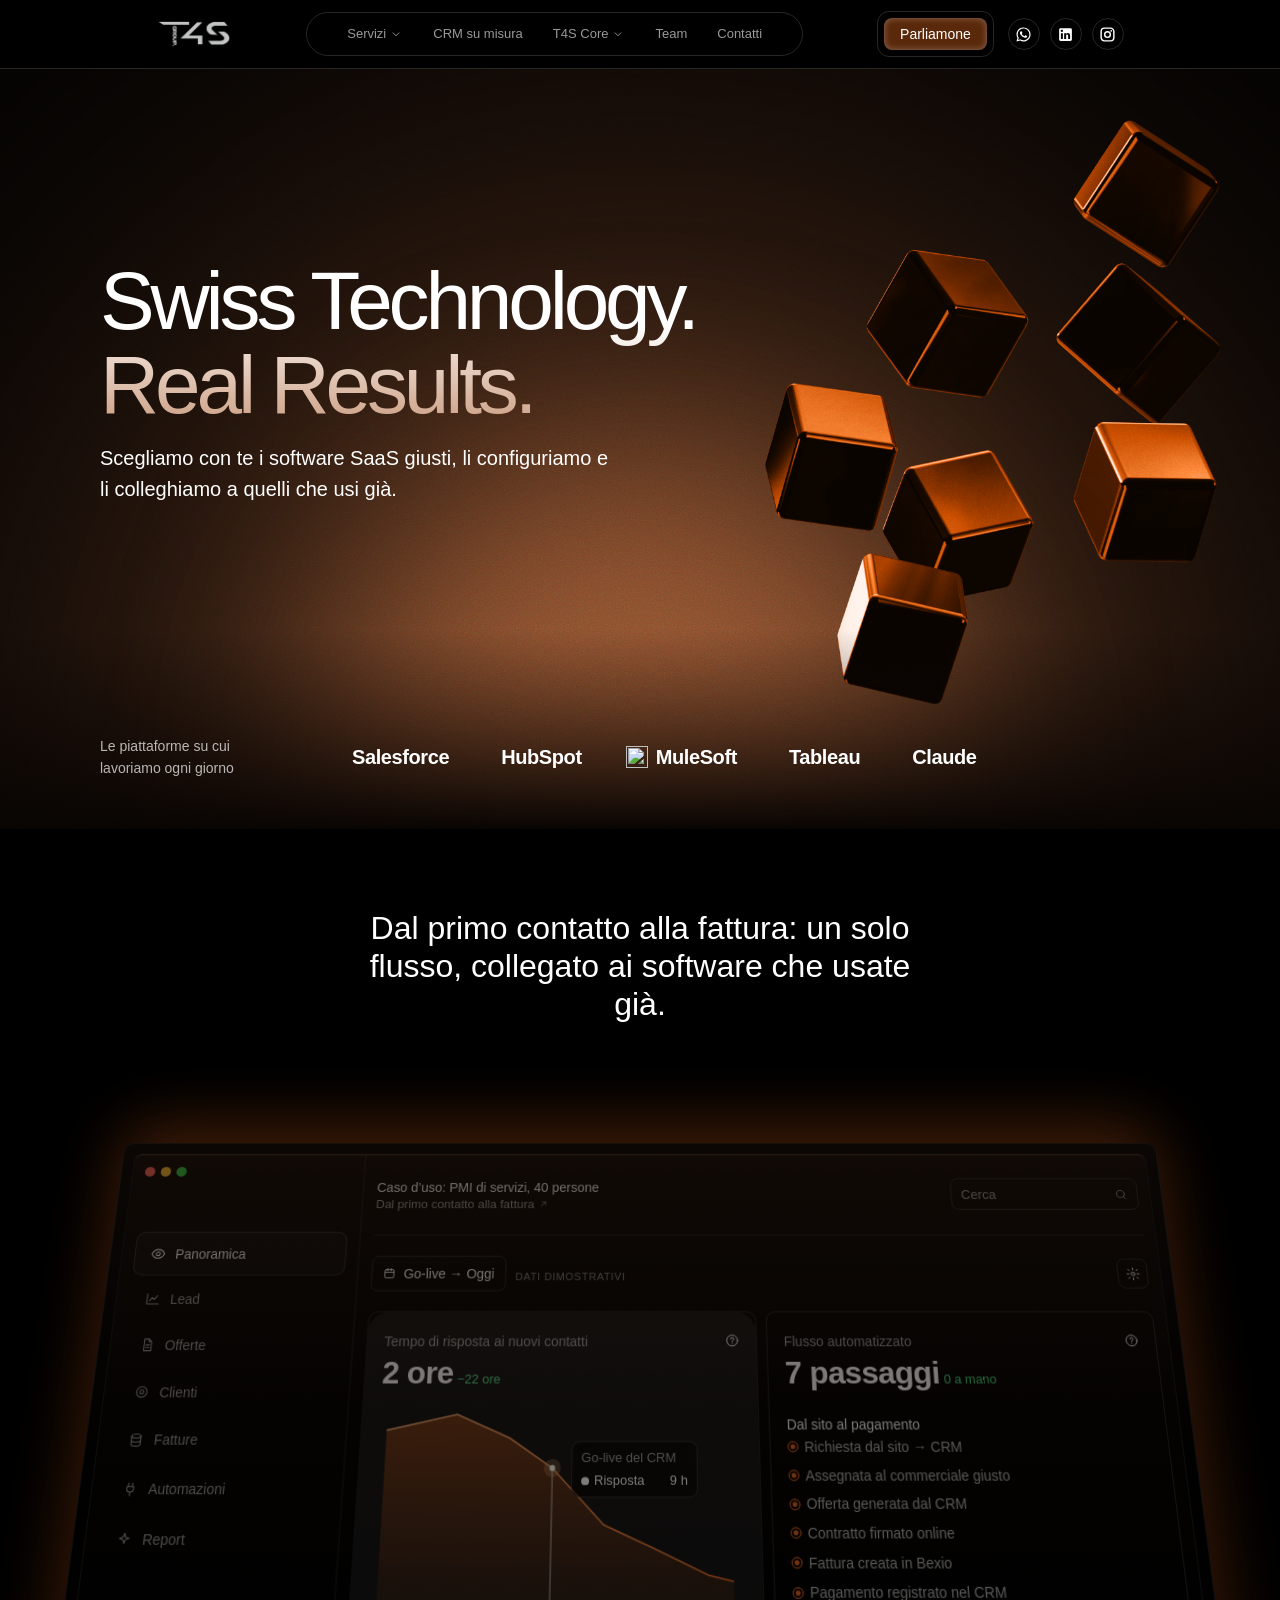
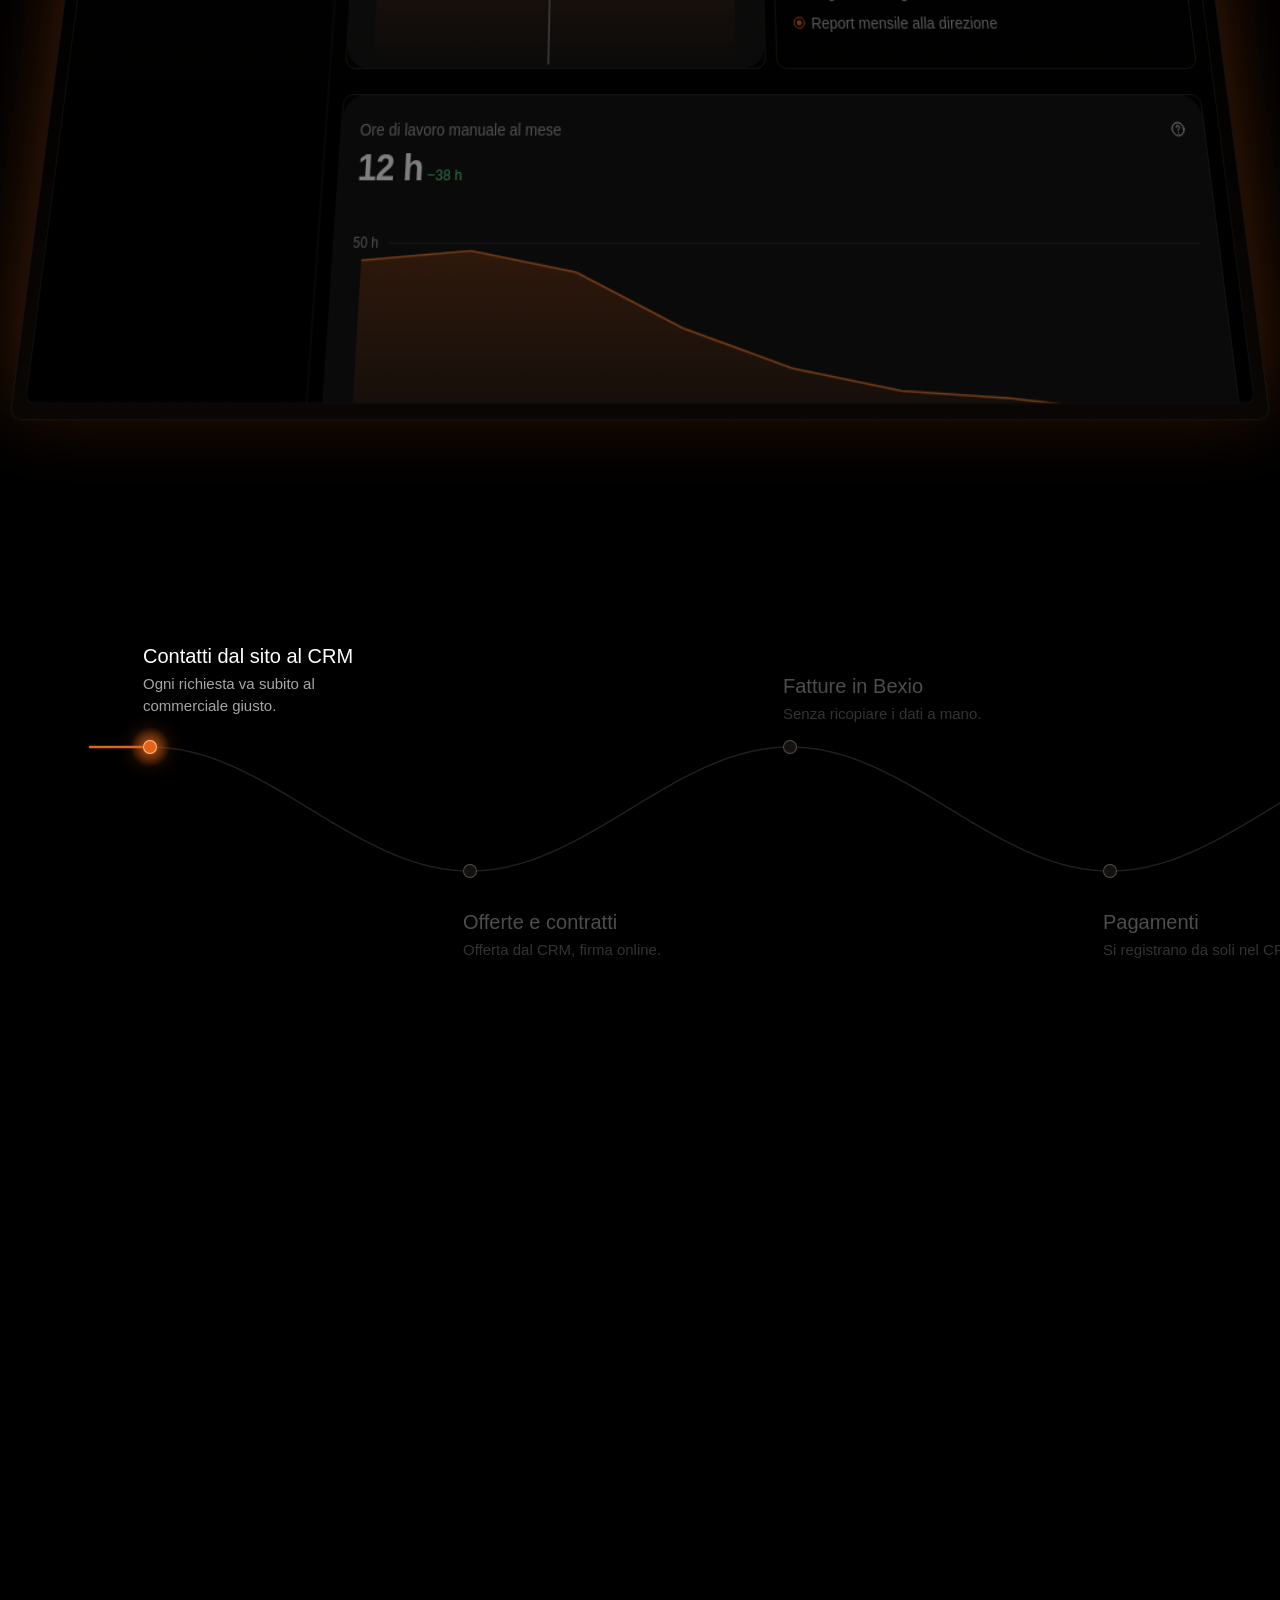
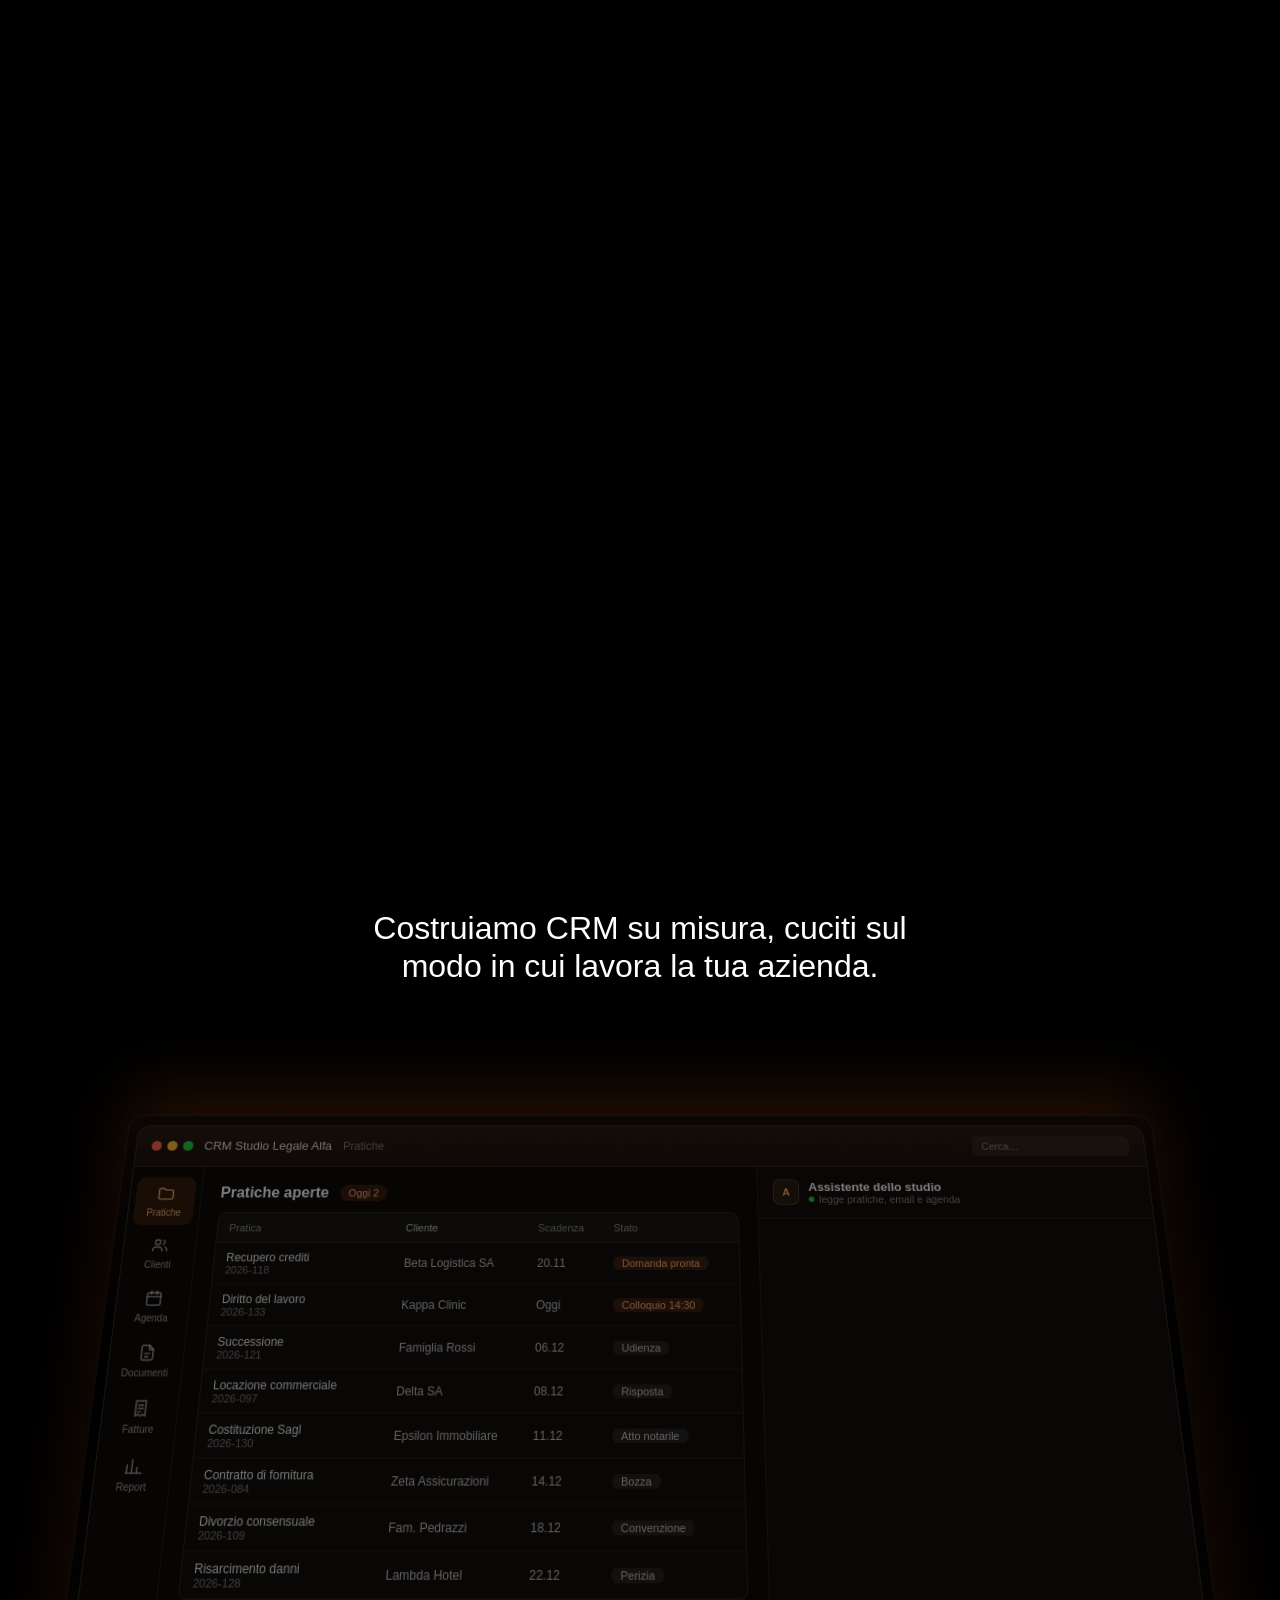
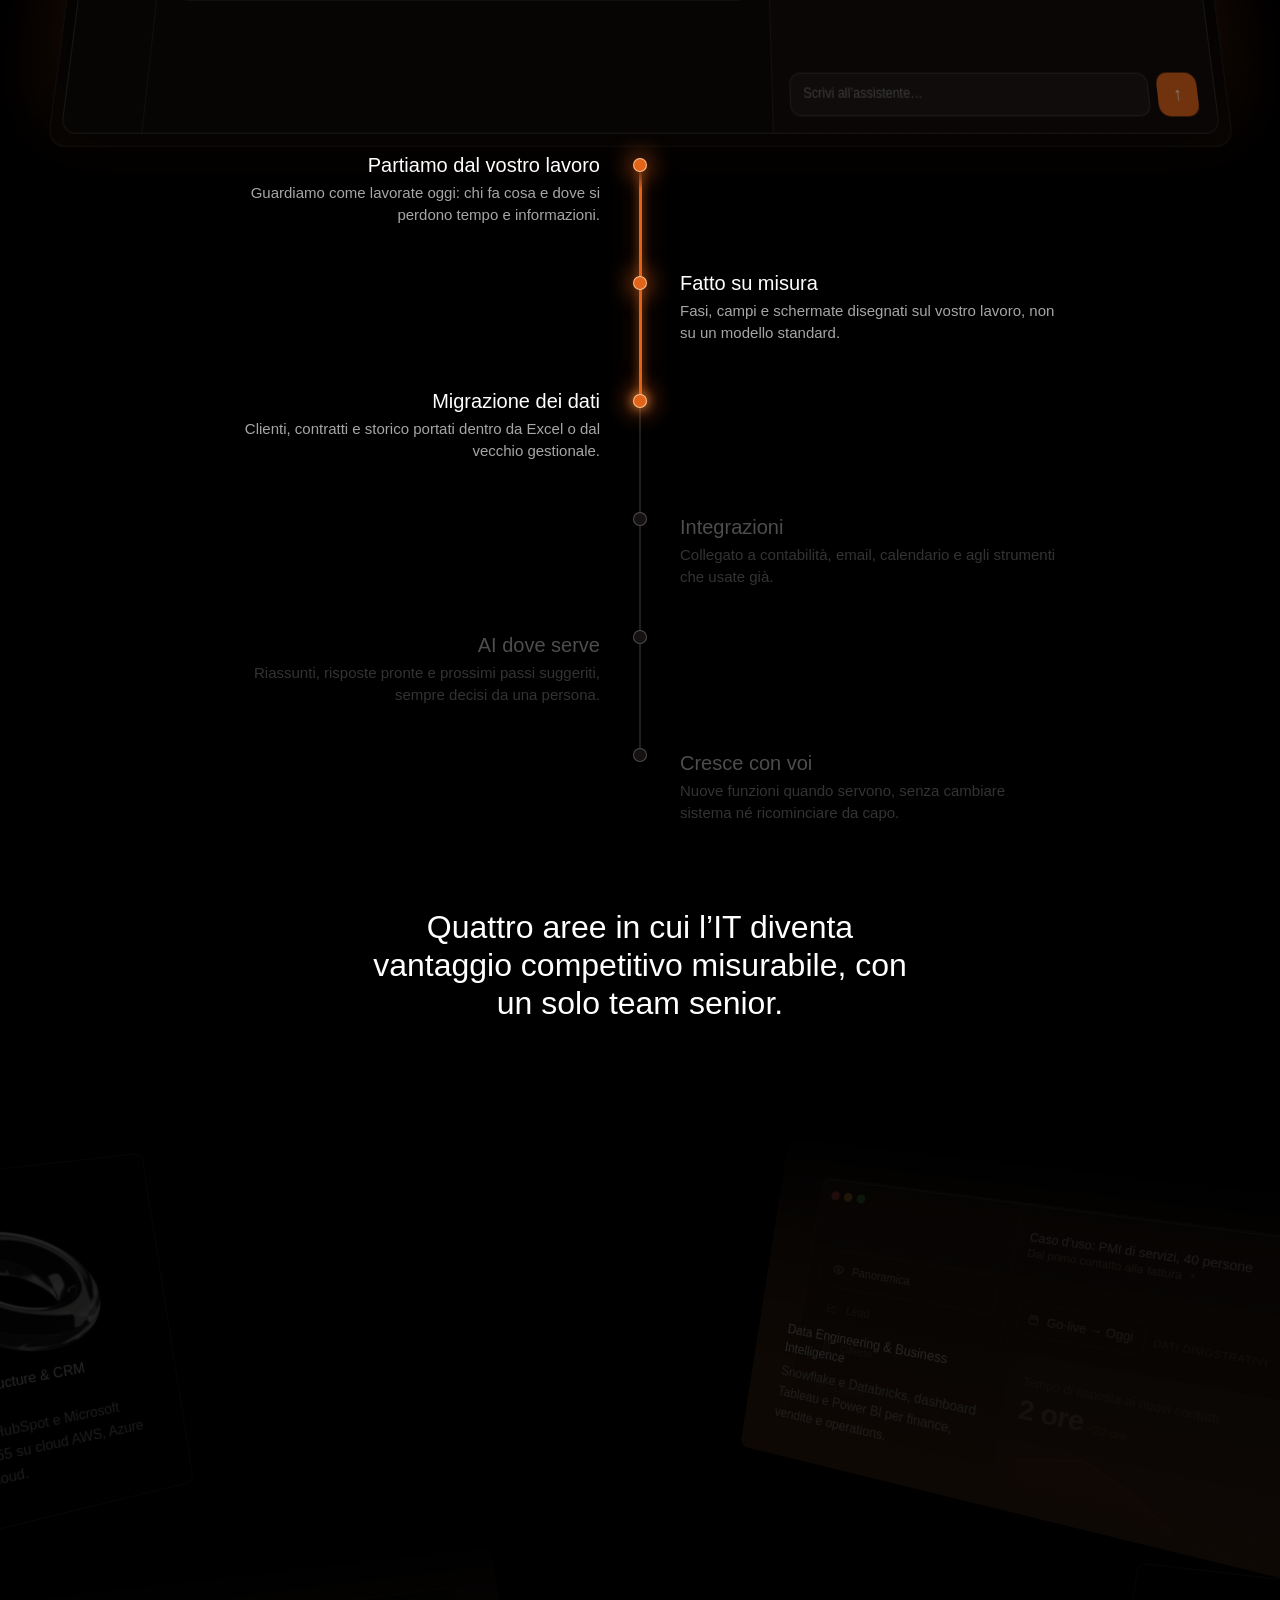
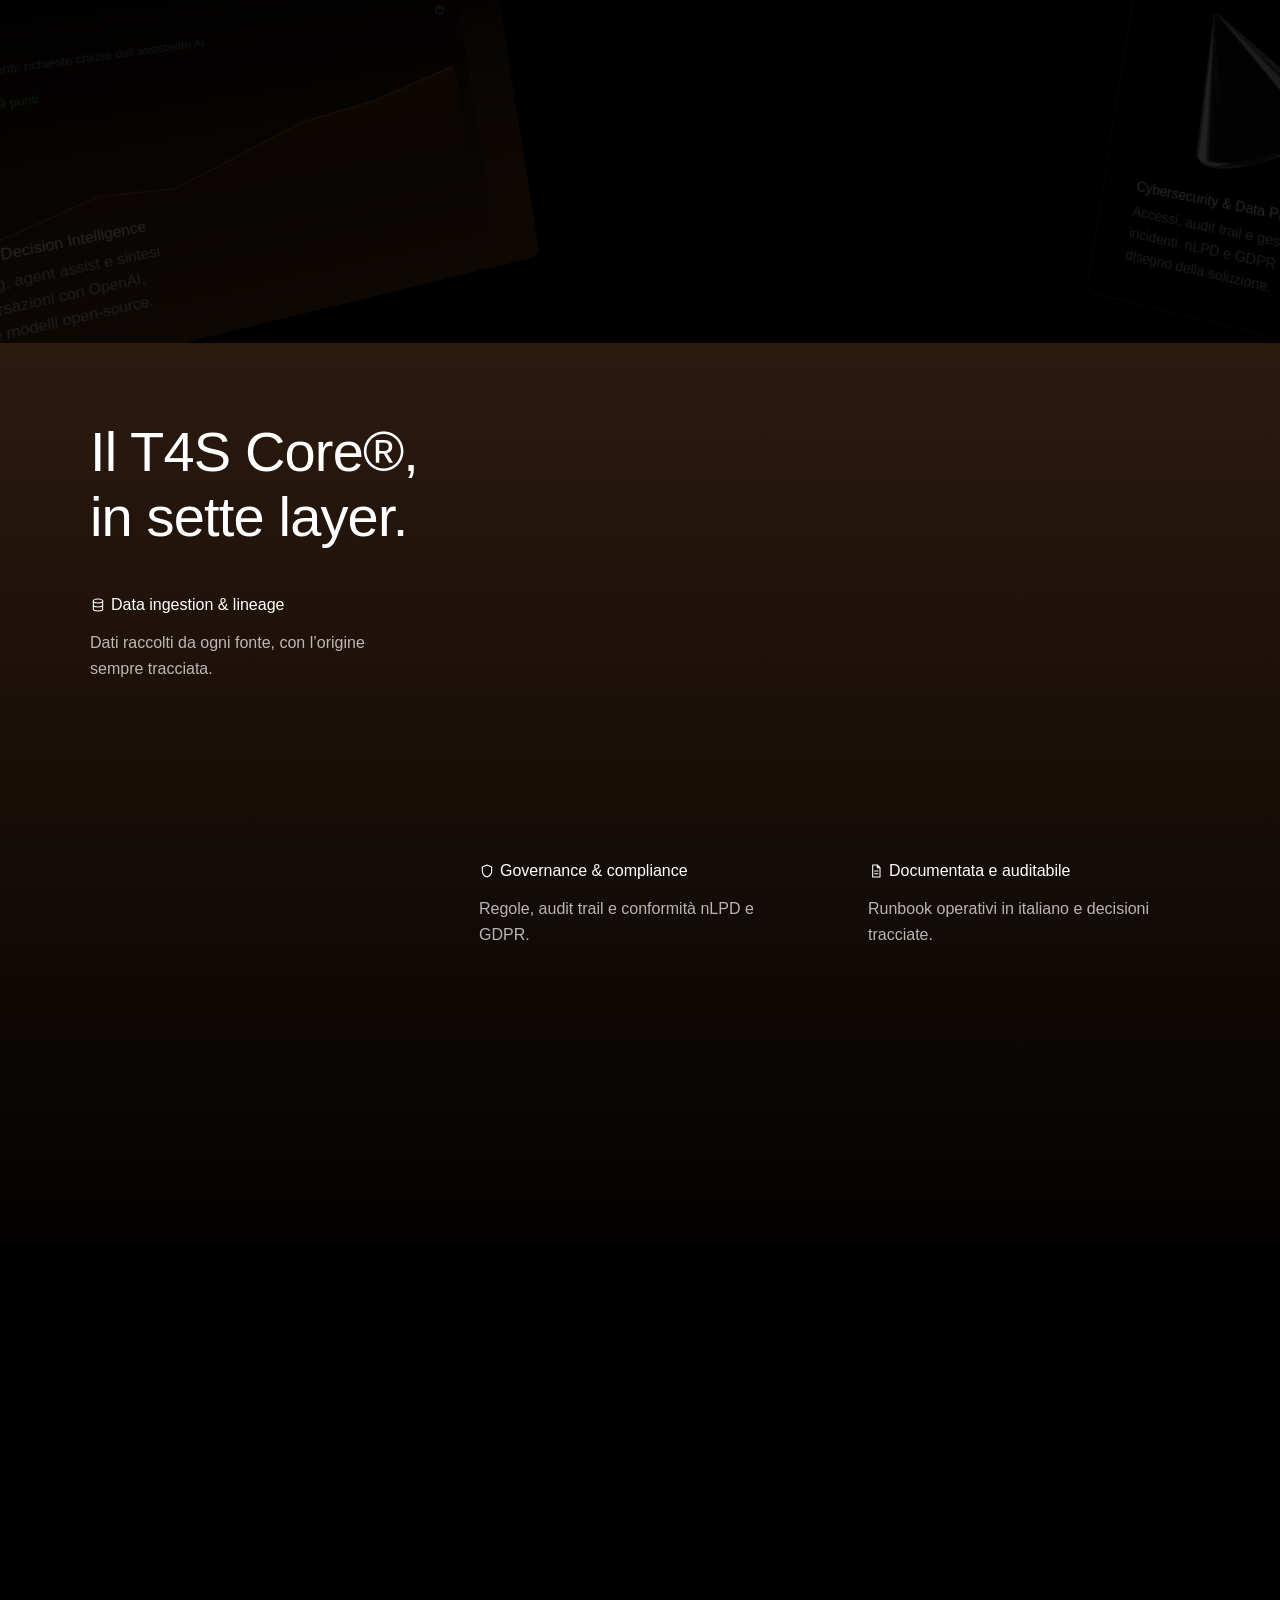
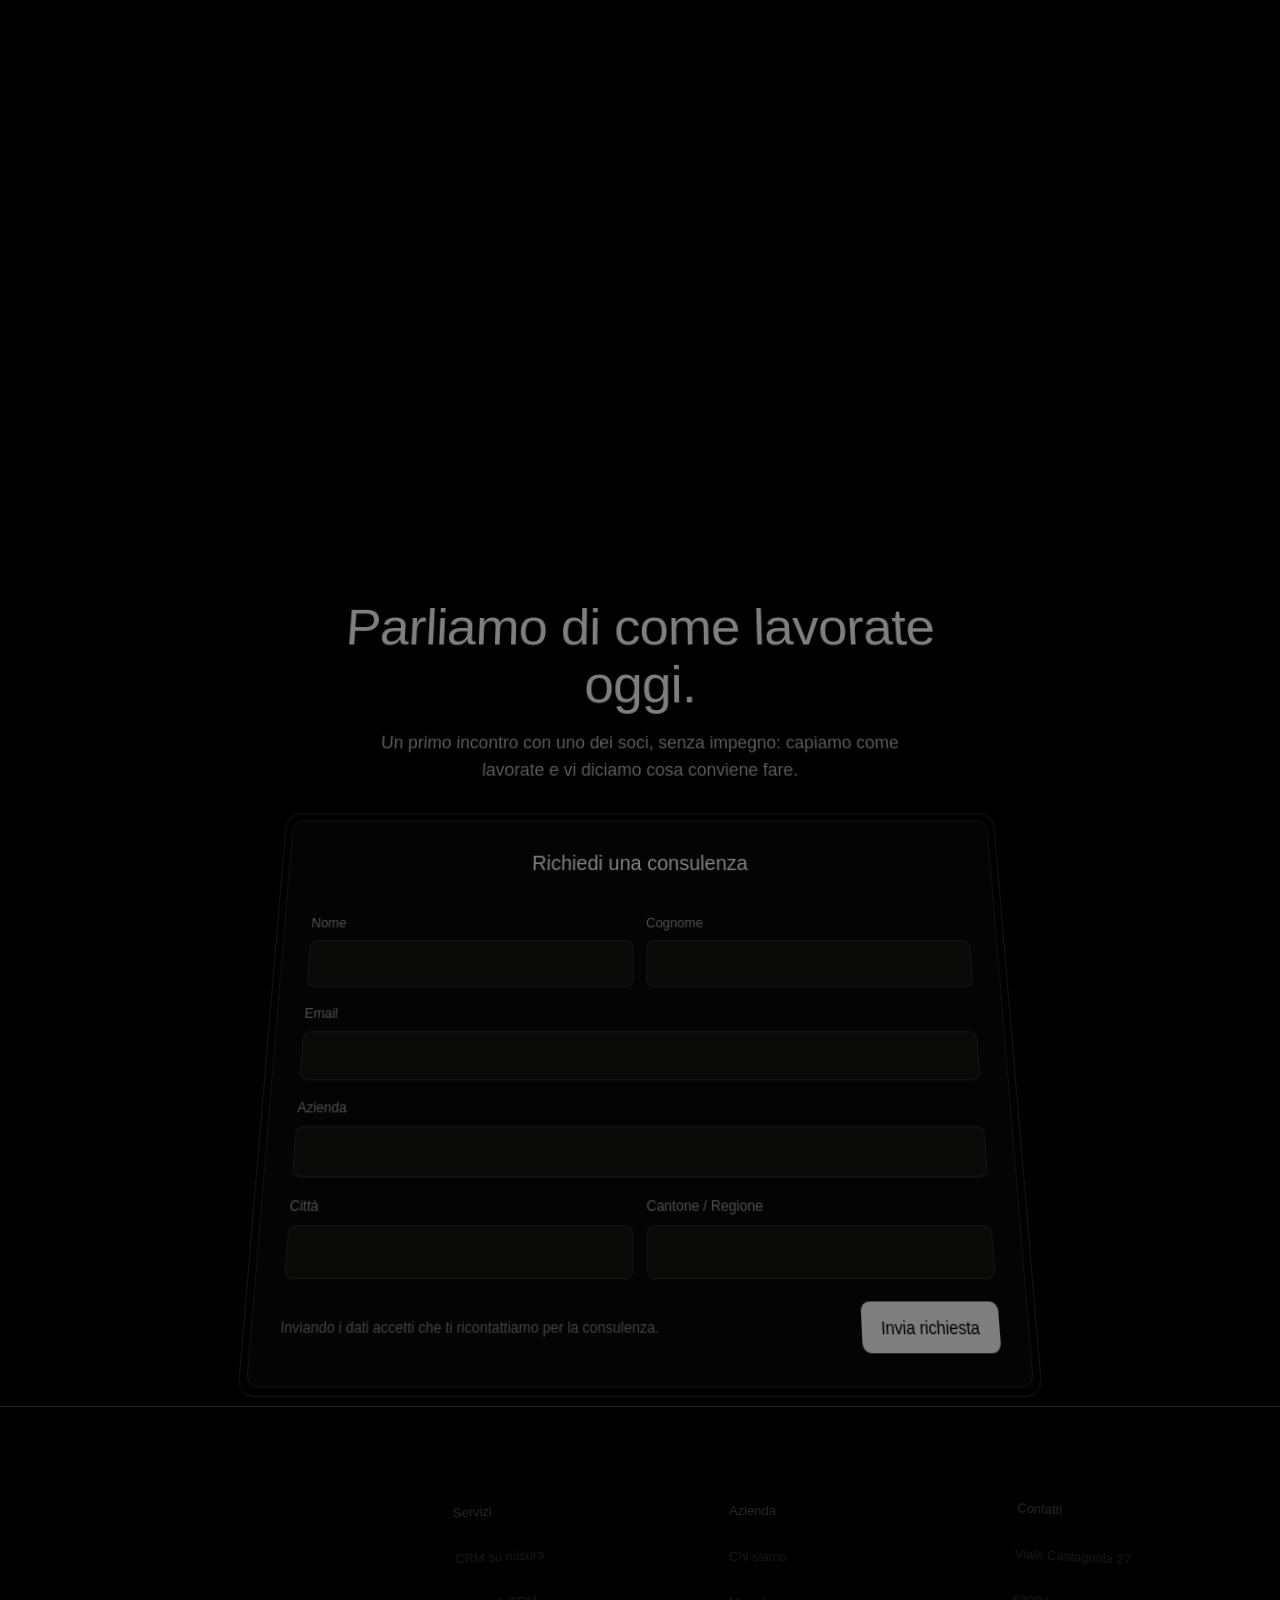
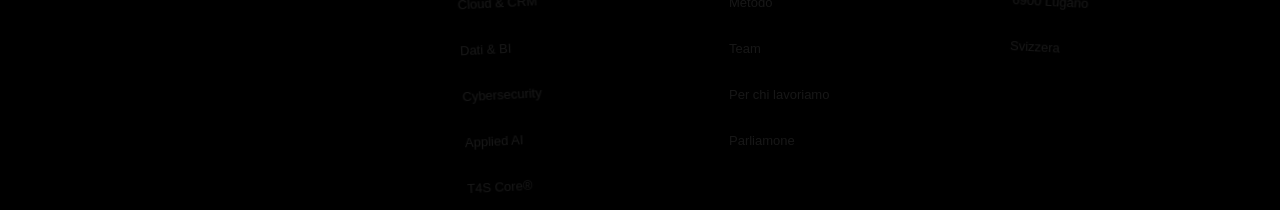
==== index.html @ 6e3de45a "Col dito i movimenti seguono lo scorrimento esatto (03/11/2026) Sul telefono e sul tablet serpente d" ====
<!doctype html>
<html lang="it">
<head>
<meta charset="utf-8">
<meta name="viewport" content="width=device-width, initial-scale=1">
<title>T4S Group® · Swiss Technology, Real Business Results</title>
<meta name="description" content="T4S Group costruisce l’infrastruttura digitale delle imprese svizzere. Cloud, AI, sicurezza e dati — un solo team senior, output verificabili.">
<link rel="canonical" href="https://www.t4sgroup.com/">
<link rel="icon" href="/favicon-round.ico" sizes="any">
<link rel="icon" type="image/png" href="/favicon-round.png">
<link rel="apple-touch-icon" href="/apple-touch-round.png">
<meta name="theme-color" content="#000000">
<meta property="og:type" content="website">
<meta property="og:site_name" content="T4S Group">
<meta property="og:locale" content="it_CH">
<meta property="og:url" content="https://www.t4sgroup.com/">
<meta property="og:title" content="T4S Group® · Swiss Technology, Real Business Results">
<meta property="og:description" content="T4S Group costruisce l’infrastruttura digitale delle imprese svizzere. Cloud, AI, sicurezza e dati — un solo team senior, output verificabili.">
<meta property="og:image" content="https://www.t4sgroup.com/img/anteprima-link.jpg">
<meta property="og:image:width" content="1200">
<meta property="og:image:height" content="630">
<meta name="twitter:card" content="summary_large_image">
<style>
/* Inter: gli stessi file che usa già il sito (font variabile, nessuna richiesta a Google) */
@font-face { font-family: Inter; font-style: normal; font-weight: 100 900; font-display: swap; src: url(/_next/static/media/e4af272ccee01ff0-s.p.woff2) format("woff2"); unicode-range: u+00??, u+0131, u+0152-0153, u+02bb-02bc, u+02c6, u+02da, u+02dc, u+0304, u+0308, u+0329, u+2000-206f, u+20ac, u+2122, u+2191, u+2193, u+2212, u+2215, u+feff, u+fffd; }
@font-face { font-family: Inter; font-style: normal; font-weight: 100 900; font-display: swap; src: url(/_next/static/media/8e9860b6e62d6359-s.woff2) format("woff2"); unicode-range: u+0100-02ba, u+02bd-02c5, u+02c7-02cc, u+02ce-02d7, u+02dd-02ff, u+0304, u+0308, u+0329, u+1d00-1dbf, u+1e00-1e9f, u+1ef2-1eff, u+2020, u+20a0-20ab, u+20ad-20c0, u+2113, u+2c60-2c7f, u+a720-a7ff; }

:root {
  --bg: #000; --fg: #fff; --fg-70: rgba(255,255,255,.7); --fg-60: rgba(255,255,255,.6); --fg-50: rgba(255,255,255,.5);
  --line: rgba(255,255,255,.15); --line-10: rgba(255,255,255,.1);
  --accent: #e2641b; --accent-2: #e8742f; --glow: #925532; --brown: #60361e; --brown-2: #5e351d;
}
* { box-sizing: border-box; margin: 0; padding: 0; }
html { background: var(--bg); }
body { font-family: Inter, -apple-system, BlinkMacSystemFont, "Segoe UI", sans-serif; color: var(--fg); background: var(--bg); overflow-x: clip; -webkit-font-smoothing: antialiased; }
a { color: inherit; text-decoration: none; }
svg.i { width: 16px; height: 16px; flex: none; fill: none; stroke: currentColor; stroke-width: 1.6; stroke-linecap: round; stroke-linejoin: round; }
.container { width: min(1100px, 100% - 30px); margin: 0 auto; }
.h2 { font-weight: 500; font-size: 56px; line-height: 65px; letter-spacing: -.015em; }

/* NAV */
.nav { border-bottom: 1px solid var(--line); position: relative; z-index: 5; background: #000; }
.nav-in { height: 68px; display: flex; align-items: center; justify-content: center; gap: 74px; }
.nav-logo img { width: 38px; height: 38px; display: block; }
.menu { display: flex; align-items: center; gap: 30px; padding: 8px 40px; border: 1px solid var(--line); border-radius: 60px; font-size: 13px; line-height: 26px; color: var(--fg-60); }
.menu a { display: inline-flex; align-items: center; gap: 3px; transition: color .2s; }
.menu a:hover { color: #fff; }
.menu svg.i { width: 14px; height: 14px; }
.btn-glass-wrap { padding: 6px; border: 1px solid var(--line); border-radius: 12px; display: inline-flex; }
.btn-glass { padding: 2px 15px; border-radius: 8px; background: rgba(226,100,27,.4); border: 1px solid var(--line); box-shadow: inset 0 0 6px rgba(255,255,255,.25); backdrop-filter: blur(14px); font-size: 14px; line-height: 26px; }
.burger { display: none; width: 32px; height: 32px; color: #fff; background: none; border: 0; }
.burger svg.i { width: 24px; height: 24px; margin: 4px; }
.burger .x, .menu-aperto .burger .tre { display: none; } .menu-aperto .burger .x { display: block; }
.menu-tel { display: none; position: absolute; left: 0; right: 0; top: 100%; height: calc(100vh - 68px); height: calc(100dvh - 68px); padding: 24px 20px 40px; background: #000; overflow-y: auto; }
.menu-aperto .menu-tel { display: block; animation: menu-giu .3s cubic-bezier(.2,.7,.2,1); }
@keyframes menu-giu { from { clip-path: inset(0 0 100% 0); } to { clip-path: inset(0 0 0 0); } }
.menu-tel a.voce { display: block; padding: 13px 0; border-bottom: 1px solid var(--line); font-weight: 500; font-size: 24px; line-height: 38px; letter-spacing: -.015em; }
.menu-tel .social { margin-top: 40px; }
html.menu-aperto { overflow: hidden; }
@media (min-width: 781px) { .menu-tel { display: none !important; } html.menu-aperto { overflow: visible; } }
@media (prefers-reduced-motion: reduce) { .menu-aperto .menu-tel { animation: none; } }

/* HERO */
main, footer { overflow-x: clip; }
.hero { position: relative; height: 760px; overflow: hidden; background: #000; }
.blob { position: absolute; border-radius: 50%; background: var(--glow); left: 50%; transform: translateX(-50%); pointer-events: none; }
.b1 { top: 280px; width: 825px; height: 825px; filter: blur(267px); }
.b2 { top: 408px; width: 569px; height: 569px; filter: blur(112px); }
.ring { position: absolute; left: 50%; transform: translateX(-50%); border-radius: 50%; border: 1px solid #fff; pointer-events: none; }
.dot-ring { position: absolute; left: calc(50% - 349px); top: 311px; width: 22px; height: 22px; border-radius: 50%; border: 1px solid rgba(255,255,255,.3); display: grid; place-items: center; }
.dot-ring::after { content: ""; width: 6px; height: 6px; border-radius: 50%; background: rgba(255,255,255,.6); }
.hero-in { position: relative; display: flex; flex-direction: column; align-items: flex-start; text-align: left; width: min(1120px, 100% - 80px); margin: 0 auto; padding: 135px 0 0 20px; }
.badge { display: inline-flex; align-items: center; gap: 7px; padding: 8px 14px; background: #000; border: 1px solid var(--line); border-radius: 50px; color: var(--accent-2); font-size: 16px; line-height: 26px; }
.badge b { display: inline-grid; place-items: center; height: 18px; padding: 0 5px; border-radius: 40px; background: var(--accent-2); color: #000; font-size: 10px; font-weight: 700; line-height: 17px; }
.h1 { margin-top: 55px; width: min(760px, 100%); font-weight: 500; font-size: 82px; line-height: 84px; letter-spacing: -.051em;
  perspective: 900px; }
.h1 .riga { display: inline-block; padding-bottom: .14em; margin-bottom: -.14em; transform-origin: 50% 100%; backface-visibility: hidden; -webkit-background-clip: text; background-clip: text; color: transparent; }
.h1 .riga:first-child { background-image: linear-gradient(#fff 70%, #f3e7df); }
.h1 .riga:last-child { background-image: linear-gradient(#efe0d6, #c89679); }
.lead { margin-top: 16px; width: min(520px, 100%); font-size: 20px; line-height: 31px; }
.btn-white { display: inline-flex; align-items: center; gap: 8px; padding: 5px 15px; border-radius: 8px; background: #fff; color: #000; font-weight: 500; font-size: 15px; line-height: 31px; letter-spacing: -.01em; transition: transform .2s; }
.btn-white:hover { transform: translateY(-1px); }
.app { position: relative; width: min(1120px, 100% - 80px); margin: 0 auto; padding: 11px; border-radius: 10px; border: 1px solid var(--line-10);
  background: linear-gradient(#160d08, rgba(26,15,10,0) 48%, #130b07); box-shadow: 0 -19px 70px rgba(226,100,27,.4), 0 -20px 70px rgba(226,100,27,.25); }
.app .fitbox { height: 793px; }
.shade { position: absolute; left: 0; right: 0; bottom: 0; height: 200px; background: linear-gradient(rgba(0,0,0,0), #080402); pointer-events: none; }

/* DASHBOARD: stessa struttura della schermata del kit, contenuti T4S. Misure sul riquadro 1098×793. */
.fitbox { position: relative; overflow: hidden; }
.dash { width: 1098px; height: 793px; transform-origin: 0 0; display: grid; grid-template-columns: 251px 1fr; background: #000; border: 1px solid var(--line-10); border-radius: 8px; overflow: hidden; text-align: left; font-size: 14px; color: #fff; }
.d-side { border-right: 1px solid var(--line-10); padding: 14px 13px; }
.d-dots { display: flex; gap: 6px; }
.d-dots i { width: 11px; height: 11px; border-radius: 50%; background: #ff5f57; }
.d-dots i:nth-child(2) { background: #febc2e; } .d-dots i:nth-child(3) { background: #28c840; }
.dash { position: relative; }
.dash::after { content: ""; position: absolute; inset: 0; pointer-events: none; border-radius: 8px;
  background: linear-gradient(rgba(146,85,50,.22), rgba(146,85,50,.06) 35%, rgba(0,0,0,0) 70%); box-shadow: inset 0 1px 0 rgba(246,178,120,.25); }
.d-big small.up { color: #4ade80; } .d-big small.down { color: #f87171; }
.d-av { background: linear-gradient(135deg, #f6b278, #e2641b); }
.d-tag { margin-left: 8px; padding: 1px 7px; border-radius: 20px; border: 1px solid rgba(232,116,47,.5); color: var(--accent-2); font-size: 11px; vertical-align: 2px; }
.d-side nav { margin-top: 61px; display: grid; gap: 1px; }
.d-side a { display: flex; align-items: center; gap: 10px; height: 47px; padding: 0 16px; border-radius: 10px; color: var(--fg-60); border: 1px solid transparent; }
.d-side a { cursor: pointer; transition: color .2s; } .d-side a:hover { color: #fff; }
.d-side a.on { color: #fff; border-color: var(--line); background: rgba(255,255,255,.03); }
.d-main { padding: 0 13px 0 14px; display: flex; flex-direction: column; }
.d-top { height: 90px; display: flex; align-items: center; gap: 12px; border-bottom: 1px solid var(--line-10); }
.d-top .t { flex: 1; } .d-top b { display: block; font-weight: 500; font-size: 14px; line-height: 20px; }
.d-top small { color: var(--fg-60); font-size: 13px; display: inline-flex; align-items: center; gap: 4px; }
.d-top small svg.i { width: 11px; height: 11px; }
.d-search { width: 201px; height: 35px; border: 1px solid var(--line); border-radius: 8px; display: flex; align-items: center; justify-content: space-between; padding: 0 10px; color: var(--fg-60); }
.d-search svg.i { width: 14px; height: 14px; }
.d-av { width: 29px; height: 29px; border-radius: 7px; overflow: hidden; border: 1px solid var(--line); }
.d-av img { width: 100%; height: 100%; display: block; }
.d-bar { margin-top: 22px; display: flex; align-items: center; justify-content: space-between; }
.d-pill { height: 38px; display: inline-flex; align-items: center; gap: 8px; padding: 0 11px; border: 1px solid var(--line); border-radius: 8px; }
.d-pill svg.i { width: 14px; height: 14px; }
.d-demo { margin-left: 10px; color: var(--fg-50); font-size: 11px; letter-spacing: .06em; text-transform: uppercase; }
.d-gear { width: 32px; height: 32px; border: 1px solid var(--line); border-radius: 8px; display: grid; place-items: center; }
.d-gear svg.i { width: 15px; height: 15px; }
.d-cards { margin-top: 21px; display: grid; grid-template-columns: 1fr 1fr; gap: 10px; }
.d-card { position: relative; height: 345px; border: 1px solid var(--line); border-radius: 10px; padding: 22px 17px; overflow: hidden; }
.d-card.wide { margin-top: 22px; height: 320px; }
.d-card h5 { display: flex; justify-content: space-between; font-weight: 400; color: var(--fg-60); font-size: 14px; }
.d-card h5 svg.i { width: 15px; height: 15px; color: #fff; }
.d-big { margin-top: 6px; font-size: 32px; font-weight: 600; letter-spacing: -.02em; }
.d-big small { font-size: 13px; font-weight: 400; color: var(--fg-60); margin-left: 4px; letter-spacing: 0; }
.d-card svg.ch { position: absolute; left: 0; top: 0; width: 100%; height: 100%; }
.d-tip { position: absolute; left: 213px; top: 131px; min-width: 127px; white-space: nowrap; padding: 8px 9px; border: 1px solid var(--line); border-radius: 8px; background: rgba(0,0,0,.6); font-size: 13px; }
.d-tip span { color: var(--fg-60); display: block; }
.d-tip div { display: flex; justify-content: space-between; margin-top: 7px; }
.d-tip div i { display: inline-block; width: 8px; height: 8px; border-radius: 50%; background: #fff; margin-right: 5px; }
.d-list h6 { margin-top: 26px; font-weight: 500; font-size: 14px; }
.d-list li { list-style: none; display: flex; align-items: center; gap: 6px; height: 27.7px; color: var(--fg-60); }
.d-list li::before { content: ""; width: 9px; height: 9px; border-radius: 50%; border: 1px solid var(--fg-60); box-shadow: inset 0 0 0 2px #000, inset 0 0 0 5px var(--fg-60); }
.d-axis { position: absolute; left: 17px; right: 17px; font-size: 12px; color: var(--fg-60); display: flex; align-items: center; gap: 10px; }
.d-axis::after { content: ""; flex: 1; height: 1px; background: rgba(255,255,255,.12); }

/* PIATTAFORME */
/* piattaforme in fondo all'hero, come la fila "Trusted by" dell'esempio */
.piattaforme { position: absolute; z-index: 2; left: 0; right: 0; bottom: 50px; width: min(1120px, 100% - 80px); margin: 0 auto; padding-left: 20px; display: flex; align-items: center; gap: 54px; }
.piattaforme p { width: 190px; flex: none; color: var(--fg-70); font-size: 14px; line-height: 22px; }
.piattaforme .nomi { display: flex; flex-wrap: wrap; align-items: center; gap: 12px 44px; }
.piattaforme .nomi span { display: inline-flex; align-items: center; gap: 8px; font-weight: 700; font-size: 20px; letter-spacing: -.02em; }
.piattaforme .nomi img { height: 22px; width: auto; display: block; }
/* dopo l'hero: titolo, dashboard e sei punti (come la sezione dopo l'hero nell'esempio) */
.flusso { padding: 80px 0 90px; display: flex; flex-direction: column; align-items: center; gap: 60px; }
/* CRM su misura, come lavoriamo (frame Figma "Come lavoriamo"): una linea verticale che si riempie di luce mentre
   si scende; i punti si accendono con la stessa onda del percorso dei passi. Senza animazioni è tutto acceso */
.filo { position: relative; width: min(1045px, 100% - 30px); }
.nodo { position: relative; height: 118px; } .nodo:last-of-type { height: 60px; }
.filo-base, .filo-luce, .filo-testa { position: absolute; left: 50%; }
.filo-base { top: 20px; bottom: 40px; width: 1.5px; margin-left: -.75px; background: rgba(255,255,255,.12); }
.filo-luce, .filo-testa { display: none; }
.nodo .punto { position: absolute; left: 50%; top: 13px; width: 14px; height: 14px; margin-left: -7px; border-radius: 50%; background: #e2641b; border: 1.5px solid rgba(255,205,155,.9); transition: background .5s, border-color .5s, box-shadow .6s; }
.nodo .testo { position: absolute; top: 7px; width: min(380px, 50% - 40px); transition: transform .7s cubic-bezier(.2,.7,.2,1); }
.nodo.sx .testo { right: calc(50% + 40px); text-align: right; } .nodo.dx .testo { left: calc(50% + 40px); }
.nodo b { display: block; font-size: 20px; line-height: 26px; font-weight: 500; transition: color .5s; }
.nodo p { margin-top: 4px; font-size: 15px; line-height: 22px; color: rgba(255,255,255,.65); transition: color .5s; }
.filo-on .nodo .punto { background: #141110; border-color: rgba(255,255,255,.25); }
.filo-on .nodo .testo { transform: translateY(8px); } .filo-on .nodo b { color: rgba(255,255,255,.3); } .filo-on .nodo p { color: rgba(255,255,255,.2); }
.filo-on .nodo.accesa .punto { background: #e2641b; border-color: rgba(255,205,155,.9); box-shadow: 0 0 22px 6px rgba(226,100,27,.45); }
.filo-on .filo-luce { display: block; top: 20px; width: 2.5px; margin-left: -1.25px; height: calc(100% - 60px); transform: scaleY(var(--k, 0)); transform-origin: 50% 0; will-change: transform; border-radius: 2px; background: linear-gradient(rgba(226,100,27,0), #e2641b 60px); box-shadow: 0 0 10px rgba(226,100,27,.9), 0 0 28px rgba(226,100,27,.5); }
.filo-on .filo-testa { display: block; top: 20px; transform: translateY(var(--h, 0px)); will-change: transform; width: 10px; height: 10px; margin: -5px 0 0 -5px; border-radius: 50%; background: #fff3e0; box-shadow: 0 0 12px 2px #f69a4c, 0 0 36px rgba(226,100,27,.7); }
.filo-on .nodo.accesa .punto::after { content: ""; position: absolute; inset: -2px; border-radius: 50%; border: 2px solid #e2641b; animation: pc-onda 1s ease-out forwards; }
.filo-on .nodo.accesa .testo { transform: none; } .filo-on .nodo.accesa b { color: #fff; } .filo-on .nodo.accesa p { color: rgba(255,255,255,.65); }
/* i sei passi (frame Figma "Passi"): una curva a serpente che attraversa le tappe. Scorrendo, una scia di luce
   percorre la curva e accende le tappe una dopo l'altra. Senza animazioni le tappe restano in una griglia semplice */
.passi { width: 100%; }
.passi-palco { width: min(1100px, 100% - 30px); margin: 0 auto; }
.percorso { display: grid; grid-template-columns: repeat(3, 1fr); gap: 32px 24px; }
.pc-svg { display: none; }
.tappa .punto { display: none; }
.tappa b { display: block; font-size: 20px; line-height: 26px; font-weight: 500; }
.tappa p { margin-top: 4px; font-size: 15px; line-height: 22px; color: rgba(255,255,255,.65); }
.passi-on .passi-palco { position: sticky; top: 0; width: 100%; height: 100vh; display: flex; flex-direction: column; justify-content: center; overflow: hidden; }
.passi-on .passi-binario { width: max-content; padding: 0 max(15px, (100% - 1100px) / 2); will-change: transform; }
.passi-on .percorso { display: block; position: relative; }
.passi-on .pc-svg { display: block; position: absolute; inset: 0; overflow: visible; }
.pc-svg path { fill: none; stroke-linecap: round; }
.pc-pista { stroke: rgba(255,255,255,.12); stroke-width: 1.5; } .pc-luce { stroke: #e2641b; stroke-width: 2.5; } .pc-alone { stroke: #e2641b; stroke-width: 9; opacity: .55; }
.pc-testa { fill: #fff3e0; } .pc-testa-alone { fill: url(#pc-testa-sfuma); }
@media (max-width: 860px), (hover: none) { .pc-alone { filter: none; stroke-width: 8; opacity: .28; } }
.passi-on .tappa { position: absolute; width: 0; height: 0; }
.passi-on .tappa .punto { display: block; position: absolute; left: -7px; top: -7px; width: 14px; height: 14px; border-radius: 50%; background: #141110; border: 1.5px solid rgba(255,255,255,.25); transition: background .5s, border-color .5s, box-shadow .6s; }
.passi-on .tappa .testo { position: absolute; left: -7px; width: var(--tw, 250px); transform: translateY(8px); transition: transform .7s cubic-bezier(.2,.7,.2,1); }
.passi-on .tappa.su .testo { bottom: 30px; } .passi-on .tappa.giu .testo { top: 30px; }
.passi-on .tappa b { color: rgba(255,255,255,.3); transition: color .5s; } .passi-on .tappa p { color: rgba(255,255,255,.2); transition: color .5s; }
.passi-on .tappa.accesa .punto { background: #e2641b; border-color: rgba(255,205,155,.9); box-shadow: 0 0 22px 6px rgba(226,100,27,.45); }
.passi-on .tappa.accesa .punto::after { content: ""; position: absolute; inset: -2px; border-radius: 50%; border: 2px solid #e2641b; animation: pc-onda 1s ease-out forwards; }
@keyframes pc-onda { from { transform: scale(1); opacity: .9; } to { transform: scale(5); opacity: 0; } }
.passi-on .tappa.accesa .testo { transform: none; } .passi-on .tappa.accesa b { color: #fff; } .passi-on .tappa.accesa p { color: rgba(255,255,255,.65); }
/* immagine del CRM disegnata in Figma (pipeline con due notifiche), 1100x529 */
.visual-crm { width: min(1100px, 100% - 30px); transform-origin: 50% 0; }
.visual-crm img { display: block; width: 100%; height: auto; }

/* SAAS (sezione "Features" della pagina Example 2 del kit) */
.saas { padding: 50px 0 33px; display: flex; flex-direction: column; align-items: center; gap: 80px; }
.saas-head { display: flex; flex-direction: column; align-items: center; gap: 22px; text-align: center; width: min(553px, 100% - 30px); }
.pill-badge { padding: 8px 14px; background: #000; border: 1px solid var(--line); border-radius: 50px; color: var(--fg-70); font-size: 16px; line-height: 26px; }
.saas-head h2 { font-weight: 500; font-size: 32px; line-height: 38px; }
.saas-app { width: min(1091px, 100% - 30px); padding: 11px; border-radius: 10px; border: 1px solid var(--line-10);
  background: linear-gradient(#160d08, rgba(26,15,10,0) 48%, #130b07); box-shadow: 0 -30px 70px rgba(226,100,27,.25); }
.saas-app .fitbox { height: 773px; }

/* CRM d'esempio, misure sul riquadro 1070×773 disegnato in Figma */
.crm { position: relative; width: 1070px; height: 773px; transform-origin: 0 0; display: grid; grid-template-columns: 240px 1fr; background: #000; border: 1px solid var(--line-10); border-radius: 8px; overflow: hidden; text-align: left; font-size: 14px; }
.crm::after { content: ""; position: absolute; inset: 0; pointer-events: none; background: linear-gradient(rgba(146,85,50,.22), rgba(0,0,0,0) 70%); }
.c-side { border-right: 1px solid var(--line-10); padding: 14px 13px; display: flex; flex-direction: column; gap: 1px; }
.c-side .d-dots { margin-bottom: 52px; }
.c-side a { display: flex; align-items: center; gap: 10px; height: 47px; padding: 0 16px; border-radius: 10px; color: var(--fg-60); border: 1px solid transparent; }
.c-side a::before { content: ""; width: 11px; height: 11px; border: 1.4px solid currentColor; border-radius: 3px; }
.c-side a.on { color: #fff; border-color: var(--line); background: rgba(255,255,255,.03); }
.c-main { padding: 0 16px 16px; display: flex; flex-direction: column; gap: 18px; min-width: 0; }
.c-top { height: 90px; flex: none; display: flex; align-items: center; gap: 12px; border-bottom: 1px solid var(--line-10); }
.c-top .t { flex: 1; } .c-top b { display: block; font-weight: 500; } .c-top small { color: var(--fg-60); font-size: 13px; }
.c-search { width: 200px; height: 35px; padding: 0 10px; display: flex; align-items: center; border: 1px solid var(--line); border-radius: 8px; color: var(--fg-60); }
.c-new { padding: 8px 14px; border-radius: 8px; background: var(--accent); font-size: 13px; font-weight: 500; }
.c-bar { display: flex; align-items: center; gap: 10px; }
.c-bar .d-pill { height: auto; padding: 9px 11px; }
.c-bar small { color: var(--fg-50); font-size: 11px; flex: 1; }
.c-bar span.tot { color: var(--fg-60); font-size: 13px; } .c-bar b { font-size: 15px; font-weight: 600; }
.board { display: grid; grid-template-columns: repeat(5, 1fr); gap: 10px; align-items: start; }
.c-col { display: flex; flex-direction: column; gap: 8px; min-width: 0; }
.c-col h6 { display: flex; align-items: center; gap: 6px; font-weight: 400; font-size: 13px; color: var(--fg-60); }
.c-col h6 i { font-style: normal; font-size: 11px; font-weight: 500; color: var(--fg-70); background: rgba(255,255,255,.08); border-radius: 10px; padding: 1px 6px; }
.c-col > b { font-size: 15px; font-weight: 600; }
.c-card { padding: 12px; border-radius: 10px; border: 1px solid rgba(255,255,255,.12); background: linear-gradient(rgba(146,85,50,.12), rgba(0,0,0,0)); display: flex; flex-direction: column; gap: 6px; }
.c-card.sel { border-color: rgba(226,100,27,.9); background: linear-gradient(rgba(146,85,50,.28), rgba(0,0,0,0)); }
.c-card b { font-weight: 500; white-space: nowrap; overflow: hidden; text-overflow: ellipsis; }
.c-card span { color: rgba(255,255,255,.75); font-size: 13px; }
.c-card small { display: flex; align-items: center; gap: 7px; color: var(--fg-60); font-size: 12px; white-space: nowrap; }
.c-card small i { flex: none; width: 20px; height: 20px; border-radius: 50%; background: linear-gradient(90deg, #f6b278, #e2641b); color: #000; font-style: normal; font-size: 8px; font-weight: 700; display: grid; place-items: center; }
.panels2 { flex: 1; display: grid; grid-template-columns: 1fr 1fr; gap: 10px; min-height: 0; }
.panel2 { border: 1px solid rgba(255,255,255,.12); border-radius: 10px; padding: 16px; display: flex; flex-direction: column; gap: 12px; }
.panel2 > span { color: var(--fg-60); font-size: 13px; }
.act { display: flex; align-items: center; gap: 10px; font-size: 13px; color: var(--fg-60); }
.act::before { content: ""; width: 10px; height: 10px; border-radius: 50%; border: 1.2px solid rgba(255,255,255,.5); }
.act.done::before { background: var(--accent); border-color: var(--accent); }
.act b { color: rgba(255,255,255,.85); font-weight: 500; }
.bars2 { flex: 1; display: grid; grid-template-columns: repeat(4, 1fr); gap: 14px; align-items: end; }
.bars2 div { display: flex; flex-direction: column; align-items: center; gap: 6px; font-size: 11px; color: var(--fg-50); }
.bars2 div::before { content: ""; width: 100%; height: var(--h); border-radius: 4px; background: linear-gradient(rgba(226,100,27,.55), rgba(226,100,27,.15)); }
.bars2 div.top::before { background: linear-gradient(#f6b278, rgba(226,100,27,.15)); }

/* logo T4S senza cerchio */
.nav-logo img { width: auto; height: 30px; }
.eyebrow { display: inline-flex; align-items: center; gap: 8px; color: var(--fg-60); font-size: 15px; line-height: 24px; }
.eyebrow svg { width: 14px; height: 14px; border-radius: 2px; }
.d-av img { object-fit: contain; padding: 4px; background: #000; }

/* BENTO */
.bento { padding: 80px 0; }
.bento h2 { width: min(553px, 100%); margin: 0 auto 31px; text-align: center; font-weight: 500; font-size: 32px; line-height: 38px; }
/* TITOLI: ognuno ha il suo segno, disegnato mentre si scorre (--k da 0 a 1) */
.evidenzia { background: linear-gradient(rgba(226,100,27,.4), rgba(226,100,27,.4)) no-repeat 0 88% / calc(var(--k, 1) * 100%) .42em; }
.parola { opacity: calc(.16 + .84 * var(--w, 1)); }
.grid { display: grid; grid-template-columns: 346px 1fr; gap: 10px; }
.r-bento-2 { grid-template-columns: 1fr 346px; margin-top: 31px; }
.card { position: relative; height: 400px; border-radius: 10px; overflow: hidden; }
.card.plain { background: rgba(0,0,0,.06); border: 1px solid var(--line); }
.card.warm { background: linear-gradient(#000, var(--brown)); }
.card.warm::after { content: ""; position: absolute; inset: 0; background: linear-gradient(rgba(6,3,1,0), var(--brown-2)); pointer-events: none; }
.card .txt { position: absolute; left: 40px; bottom: 40px; width: 259px; z-index: 2; }
.card .txt b { display: block; margin-bottom: 6px; font-weight: 500; font-size: 16px; line-height: 23px; }
.card .txt span { display: block; color: var(--fg-70); font-size: 16px; line-height: 26px; }
.card .vis { position: absolute; display: block; }
.card .shot { position: absolute; left: 55px; top: 46px; border-radius: 8px; border: 1px solid var(--line-10); }
.traffic { width: 633px; height: 353px; background: #000; border-radius: 8px; padding: 18px 19px; position: relative; overflow: hidden; }

/* T4S CORE */
.core { background: linear-gradient(#2c1a0f, #030201); border-top: 1px solid var(--line); border-bottom: 1px solid var(--line); padding: 76px 0; }
.core .h2 { width: min(354px, 100%); }
.feats { margin-top: 40px; display: grid; grid-template-columns: repeat(3, 322px); justify-content: space-between; row-gap: 40px; }
.feat b { display: flex; align-items: center; gap: 5px; font-weight: 500; font-size: 16px; line-height: 31px; }
.feat span { display: block; margin-top: 10px; color: var(--fg-70); font-size: 16px; line-height: 26px; max-width: 290px; }

/* TEAM */
.team { padding: 78px 0; text-align: center; }
/* dal T4S Core al team: il palco si ferma in fondo al Core, la pagina va a destra verso il team e poi scende */
.serpente { overflow-x: clip; }
.serpente-on .serpente { position: relative; }
.serpente-on .serpente-palco { position: sticky; top: 0; height: 100vh; overflow: hidden; background: #000; }
.serpente-on .pannello { position: absolute; left: 0; top: 0; width: 100%; will-change: transform; }
/* le due pagine alte almeno quanto lo schermo e senza le righe di bordo del Core: nessuna linea durante il passaggio */
.serpente-on .core { min-height: 100vh; border-top: 0; border-bottom: 0; }
.serpente-on .team { min-height: 100vh; }
.p-core { transform-origin: 0 100%; } .p-team { transform-origin: 100% 0; }
.team p.sub { width: min(433px, 100%); margin: 28px auto 0; font-size: 20px; line-height: 31px; }
.squadra { width: min(990px, 100%); margin: 40px auto 0; display: grid; grid-template-columns: 380px 1fr; gap: 50px; text-align: left; }
.citazione { position: relative; overflow: hidden; margin: 0; padding: 40px; display: flex; flex-direction: column; justify-content: space-between; gap: 24px; border-radius: 20px; border: 1px solid rgba(255,255,255,.1); background: linear-gradient(#21140c, #000); }
.citazione::before { content: ""; position: absolute; left: -70px; top: -90px; width: 260px; height: 200px; border-radius: 50%; background: rgba(226,100,27,.45); filter: blur(90px); }
@media (hover: none) { .citazione::before { left: -200px; top: -220px; width: 520px; height: 460px; filter: none; background: radial-gradient(closest-side, rgba(226,100,27,.42), rgba(226,100,27,0)); } }
.citazione > * { position: relative; }
.citazione blockquote { margin: 0; font-weight: 500; font-size: 23px; line-height: 34px; }
.citazione figcaption { font-size: 16px; line-height: 26px; }
.citazione figcaption small { display: block; color: var(--fg-70); font-size: 14px; }
.ruoli { list-style: none; margin: 0; padding: 0; }
.ruoli li { position: relative; display: grid; grid-template-columns: 230px 1fr; gap: 24px; padding: 19px 0; }
.ruoli li::before, .ruoli li:last-child::after { content: ""; position: absolute; left: 0; right: 0; top: 0; height: 1px; background: rgba(255,255,255,.14); transform-origin: left; }
.ruoli li:last-child::after { top: auto; bottom: 0; }
.ruoli b { font-weight: 500; font-size: 16px; line-height: 26px; }
.ruoli span { font-size: 14px; line-height: 22px; padding-top: 2px; color: rgba(255,255,255,.6); }

/* CTA */
.cta { padding: 16px 0 69px; }
.cta-card { position: relative; height: 473px; border-radius: 10px; overflow: hidden; display: flex; flex-direction: column; align-items: center; justify-content: center; text-align: center; }
.cta-card > * { position: relative; z-index: 1; }
.cta-card .h2 { width: min(640px, 100%); line-height: 62px; }
.cta-sub { margin-top: 16px; width: min(540px, 100% - 40px); color: rgba(255,255,255,.7); font-size: 18px; line-height: 28px; }
.cta-card .small { margin-top: 20px; font-size: 14px; line-height: 22px; } .cta-card .small a { color: rgba(255,255,255,.75); transition: color .2s; } .cta-card .small a:hover { color: #fff; }
.cta-card { height: auto; padding: 54px 0; }
.modulo, .grazie { margin-top: 30px; width: min(720px, 100% - 40px); padding: 6px; border: 1px solid var(--line); border-radius: 14px; text-align: left; }
.modulo-in { padding: 26px; border: 1px solid rgba(255,255,255,.1); border-radius: 10px; background: rgba(12,10,9,.82); }
.modulo h3, .grazie b { display: block; text-align: center; font-weight: 500; font-size: 20px; line-height: 31px; }
.modulo .campi { margin-top: 32px; display: grid; grid-template-columns: 1fr 1fr; gap: 14px 12px; } .modulo .largo { grid-column: 1 / -1; }
.modulo label { display: block; margin-bottom: 6px; font-size: 13px; line-height: 20px; color: rgba(255,255,255,.6); }
.modulo input { display: block; width: 100%; height: 44px; padding: 0 14px; background: rgba(255,255,255,.04); border: 1px solid rgba(255,255,255,.1); border-radius: 8px; outline: none; color: #fff; font: 400 15px/24px Inter, sans-serif; transition: border-color .2s, background .2s; }
.modulo input:hover { border-color: rgba(255,255,255,.2); } .modulo input:focus { border-color: rgba(255,255,255,.45); background: rgba(255,255,255,.06); }
.modulo .invio { margin-top: 18px; display: flex; align-items: center; justify-content: space-between; gap: 16px; }
.modulo .nota { font-size: 13px; line-height: 20px; color: var(--fg-50); }
.modulo .btn-white { flex: none; padding: 5px 18px; border: 0; cursor: pointer; font-family: inherit; }
.grazie .modulo-in { padding: 34px 26px; text-align: center; } .grazie p { margin-top: 6px; font-size: 16px; line-height: 26px; color: rgba(255,255,255,.7); }
.modulo[hidden], .grazie[hidden] { display: none; }
.small { margin-top: 26px; display: flex; gap: 8px; flex-wrap: wrap; justify-content: center; color: var(--fg-50); font-size: 16px; line-height: 26px; }

/* FOOTER */
footer { border-top: 1px solid var(--line); }
.foot { display: flex; justify-content: space-between; gap: 40px; padding: 41px 0 60px; }
.foot img { width: 138px; height: 38px; object-fit: contain; object-position: left; }
.cols { display: flex; gap: 60px; flex-wrap: wrap; }
.marchio { display: flex; flex-direction: column; gap: 22px; }
[id^="area-"] { scroll-margin-top: 40px; }
.social { display: flex; gap: 10px; }
.social a { width: 32px; height: 32px; border-radius: 50%; border: 1px solid rgba(255,255,255,.15); display: grid; place-items: center; transition: border-color .2s, background .2s; }
.social a:hover { border-color: rgba(255,255,255,.4); background: rgba(255,255,255,.05); }
.social svg { width: 17px; height: 17px; fill: #fff; }
.nav-right { display: flex; align-items: center; gap: 14px; }
@media (max-width: 1000px) { .nav-social { display: none; } }
.col { display: grid; gap: 20px; align-content: start; font-size: 13px; line-height: 26px; color: var(--fg-60); }
.col b { color: #fff; font-weight: 500; }
.col a:hover { color: #fff; }

/* SAAS: esempi che scorrono da soli (le schede sono solo un indicatore) */
.saas-demo { width: 100%; display: flex; flex-direction: column; align-items: center; gap: 24px; margin-top: -40px; }
.tabs { display: inline-flex; gap: 4px; padding: 6px; border: 1px solid var(--line); border-radius: 60px; max-width: calc(100% - 30px); overflow: hidden; }
.tabs span { position: relative; padding: 6px 16px; border-radius: 40px; font-size: 14px; line-height: 22px; color: var(--fg-60); border: 1px solid transparent; white-space: nowrap; overflow: hidden; transition: color .4s, background .4s, border-color .4s; }
.tabs span.on { color: #fff; background: rgba(255,255,255,.06); border-color: var(--line); }
.tabs span i { position: absolute; left: 16px; right: 16px; bottom: 3px; height: 2px; border-radius: 2px; background: var(--accent); transform: scaleX(0); transform-origin: left; }
.tabs span.on i { animation: tabbar var(--dur, 8s) linear forwards; }
@keyframes tabbar { to { transform: scaleX(1); } }
.why { width: min(1045px, 100% - 30px); display: grid; grid-template-columns: repeat(3, 1fr); gap: 10px; }
.why > div { border: 1px solid var(--line); border-radius: 10px; padding: 18px 20px; background: rgba(0,0,0,.06); }
.why small { display: block; color: var(--fg-50); font-size: 13px; line-height: 20px; }
.why small.dopo { color: var(--accent-2); }
.why p { margin-top: 8px; color: rgba(255,255,255,.85); font-size: 16px; line-height: 26px; transition: opacity .35s; }
.why.swap p { opacity: 0; }
.c-side nav { display: flex; flex-direction: column; gap: 1px; }
.c-views { position: relative; flex: 1; min-height: 0; }
.c-view { position: absolute; inset: 0; display: flex; flex-direction: column; gap: 18px; opacity: 0; transform: translateY(8px); transition: opacity .45s, transform .45s; pointer-events: none; }
.c-view.on { opacity: 1; transform: none; }
.crm [data-s] { transition: opacity .3s; }
.crm.swap [data-s] { opacity: 0; }
@keyframes pop { from { opacity: 0; transform: translateY(8px) scale(.98); } to { opacity: 1; transform: none; } }
.c-view.on .anim { animation: pop .5s both; animation-delay: calc(var(--i, 0) * 70ms); }
.c-card.moving { border-color: var(--accent); box-shadow: 0 0 0 3px rgba(226,100,27,.25); transition: box-shadow .3s; }
.c-col > b, .c-col h6 i, .kpi b { transition: color .3s; }
.flash { animation: flash 1.8s ease; }
@keyframes flash { 0%, 45% { color: #f6b278; } }
.bars2 div::before { transition: height .8s ease; }
/* tabella (pratiche, ordini) */
.kpis { display: grid; grid-template-columns: repeat(3, 1fr); gap: 10px; }
.kpi { border: 1px solid rgba(255,255,255,.12); border-radius: 10px; padding: 14px 16px; background: linear-gradient(rgba(146,85,50,.12), rgba(0,0,0,0)); }
.kpi small { display: block; color: var(--fg-60); font-size: 12px; }
.kpi b { display: block; margin-top: 4px; font-size: 22px; font-weight: 600; }
.twrap { border: 1px solid rgba(255,255,255,.12); border-radius: 10px; overflow: hidden; }
.c-table { width: 100%; border-collapse: collapse; font-size: 13px; }
.c-table th { text-align: left; font-weight: 400; color: var(--fg-50); padding: 10px 12px; border-bottom: 1px solid rgba(255,255,255,.12); }
.c-table td { padding: 10px 12px; border-bottom: 1px solid rgba(255,255,255,.07); color: rgba(255,255,255,.85); white-space: nowrap; }
.c-table tr.new td { background: linear-gradient(90deg, rgba(146,85,50,.3), rgba(0,0,0,0)); }
.own { display: inline-grid; place-items: center; width: 20px; height: 20px; border-radius: 50%; background: linear-gradient(90deg, #f6b278, #e2641b); color: #000; font-size: 8px; font-weight: 700; vertical-align: middle; transition: opacity .3s; }
.own.vuoto { background: none; border: 1px dashed rgba(255,255,255,.35); }
.st { display: inline-block; font-size: 11px; padding: 2px 8px; border-radius: 20px; transition: background .4s, color .4s; }
.st.ok { color: #4ade80; background: rgba(74,222,128,.12); }
.st.wait { color: #f6b278; background: rgba(226,100,27,.15); }
.st.late { color: #f87171; background: rgba(248,113,113,.12); }
/* casella (richieste, ticket) */
.inbox { flex: 1; min-height: 0; display: grid; grid-template-columns: 1fr 1.1fr; gap: 10px; }
.in-list { border: 1px solid rgba(255,255,255,.12); border-radius: 10px; overflow: hidden; }
.in-item { display: grid; grid-template-columns: 1fr auto; gap: 4px 10px; padding: 12px 14px; border-bottom: 1px solid rgba(255,255,255,.08); }
.in-item.sel { background: linear-gradient(90deg, rgba(146,85,50,.28), rgba(0,0,0,0)); box-shadow: inset 2px 0 0 var(--accent); }
.in-item b { font-weight: 500; font-size: 14px; } .in-item small { color: var(--fg-60); font-size: 12px; } .in-item em { font-style: normal; color: var(--fg-50); font-size: 12px; text-align: right; }
.src { display: inline-block; margin-right: 6px; padding: 1px 7px; border: 1px solid var(--line); border-radius: 20px; font-size: 11px; color: var(--fg-60); }
.in-detail { border: 1px solid rgba(255,255,255,.12); border-radius: 10px; padding: 18px; display: flex; flex-direction: column; gap: 14px; }
.in-detail h5 { font-weight: 500; font-size: 14px; } .in-detail h5 small { display: block; color: var(--fg-60); font-weight: 400; font-size: 12px; }
.msg { background: rgba(255,255,255,.04); border: 1px solid var(--line-10); border-radius: 10px; padding: 12px 14px; color: rgba(255,255,255,.85); font-size: 13px; line-height: 20px; }
.reply { border: 1px solid rgba(226,100,27,.6); background: linear-gradient(rgba(146,85,50,.22), rgba(0,0,0,0)); border-radius: 10px; padding: 12px 14px; font-size: 13px; line-height: 20px; min-height: 110px; }
.reply .l { display: block; color: #f6b278; font-size: 12px; margin-bottom: 6px; }
.reply .tx::after { content: "▍"; color: var(--accent); animation: blink 1s steps(1) infinite; }
.reply.done .tx::after { content: none; }
@keyframes blink { 50% { opacity: 0; } }
.slots { display: flex; gap: 8px; margin-top: 10px; } .slots i { font-style: normal; padding: 5px 10px; border: 1px solid var(--line); border-radius: 8px; font-size: 12px; transition: background .3s, border-color .3s; }
.slots i.on { border-color: var(--accent); background: rgba(226,100,27,.2); }
.btns { display: flex; gap: 8px; } .btns span { padding: 7px 14px; border-radius: 8px; font-size: 13px; border: 1px solid var(--line); }
.btns span.p { background: var(--accent); border-color: var(--accent); }
.hide { opacity: 0; } .show { opacity: 1; transition: opacity .4s; }

/* DASHBOARD DELL'HERO ANIMATA */
.dash [data-k="c1p"] { stroke-dasharray: 1; stroke-dashoffset: 1; }
.dash.play [data-k="c1p"] { stroke-dashoffset: 0; transition: stroke-dashoffset 1.4s ease .2s; }
.dash [data-k="c1a"], .dash [data-k="wa"] { opacity: 0; }
.dash.play [data-k="c1a"], .dash.play [data-k="wa"] { opacity: 1; transition: opacity .8s ease 1s; }
.dash [data-k="wp"] { stroke-dasharray: 1; stroke-dashoffset: 1; }
.dash.play [data-k="wp"] { stroke-dashoffset: 0; transition: stroke-dashoffset 1.6s ease .6s; }
.dash .d-tip, .dash [data-k="c1c"], .dash [data-k="c1h"], .dash [data-k="c1d"] { opacity: 0; }
.dash.play .d-tip, .dash.play [data-k="c1c"], .dash.play [data-k="c1h"], .dash.play [data-k="c1d"] { opacity: 1; transition: opacity .4s ease 1.3s; }
.dash .d-list li { color: rgba(255,255,255,.35); }
.dash .d-list li::before { transition: box-shadow .3s, border-color .3s; }
.dash.play .d-list li { color: var(--fg-70); transition: color .3s; transition-delay: calc(var(--i) * 380ms + 500ms); }
.dash.play .d-list li::before { border-color: var(--accent); box-shadow: inset 0 0 0 2px #000, inset 0 0 0 5px var(--accent); transition-delay: calc(var(--i) * 380ms + 500ms); }
@media (prefers-reduced-motion: reduce) {
  .dash *, .c-view, .c-view.on .anim, .tabs span.on i, .why p { animation: none !important; transition: none !important; }
}

/* CRM con assistente AI (sezione SaaS) */
.saas .crm .c-main > .board { flex: none; }
.saas .panels2 .panel2 { gap: 7px; padding: 14px 16px; }
.p-req .who, .p-req .msg { transition: opacity .5s, transform .5s; }
.p-req.vuoto .who, .p-req.vuoto .msg { opacity: 0; transform: translateY(6px); }
.p-req .who { font-weight: 500; }
.p-ai { border-color: rgba(226,100,27,.6) !important; background: linear-gradient(rgba(146,85,50,.22), rgba(0,0,0,0)); }
.ai-t { color: #f6b278 !important; font-weight: 500; }
.ai-stato { font-style: normal; font-weight: 400; color: var(--fg-50); margin-left: 6px; }
.p-ai.lavora .ai-stato::after { content: ""; animation: punti 1.2s steps(4) infinite; }
@keyframes punti { 0% { content: ""; } 25% { content: "."; } 50% { content: ".."; } 75% { content: "..."; } }
.ai-r small { display: block; color: var(--fg-50); font-size: 12px; line-height: 18px; }
.ai-r p { color: rgba(255,255,255,.9); font-size: 13px; line-height: 20px; min-height: 20px; }
.tx::after { content: "▍"; color: var(--accent); animation: blink 1s steps(1) infinite; }
.ai-btn { align-self: flex-start; padding: 7px 14px; border-radius: 8px; background: var(--accent); font-size: 13px; font-weight: 500; }
.ai-btn.show { animation: bagliore 1.6s ease 2; }
@keyframes bagliore { 50% { box-shadow: 0 0 0 4px rgba(226,100,27,.3); } }
.c-card.nuova { border-color: rgba(226,100,27,.9); background: linear-gradient(rgba(146,85,50,.3), rgba(0,0,0,0)); }
.c-card .tag { font-style: normal; font-size: 11px; font-weight: 500; padding: 2px 8px; border-radius: 20px; background: rgba(255,255,255,.08); color: var(--fg-70); }
.c-card.ok .tag { background: rgba(226,100,27,.2); color: #f6b278; }

/* CRM su misura (sezione CRM): misure sul riquadro 1070×773 disegnato in Figma */
.crm2 { position: relative; width: 1070px; height: 773px; transform-origin: 0 0; display: flex; flex-direction: column; background: #000; border: 1px solid var(--line-10); border-radius: 8px; overflow: hidden; text-align: left; }
.crm2::after { content: ""; position: absolute; inset: 0; pointer-events: none; background: linear-gradient(rgba(146,85,50,.18), rgba(0,0,0,0) 60%); }
.k-bar { height: 64px; flex: none; display: flex; align-items: center; gap: 14px; padding: 0 24px 0 20px; border-bottom: 1px solid var(--line-10); }
.k-bar .t { flex: 1; } .k-bar .t b { display: block; font-size: 15px; font-weight: 500; } .k-bar .t small { font-size: 12px; color: rgba(255,255,255,.55); }
.k-search { padding: 8px 12px; border: 1px solid var(--line); border-radius: 8px; font-size: 13px; color: rgba(255,255,255,.55); }
.k-body { flex: 1; min-height: 0; display: flex; flex-direction: column; gap: 22px; padding: 26px 28px 28px; }
.k-label { font-size: 13px; color: var(--fg-60); margin-bottom: 12px; }
.k-steps { display: grid; grid-template-columns: repeat(6, 1fr); gap: 8px; }
.k-step { border: 1px solid rgba(255,255,255,.12); border-radius: 12px; padding: 14px 16px; background: linear-gradient(rgba(146,85,50,.12), rgba(0,0,0,0)); transition: border-color .5s, background .5s; }
.k-step.on { border-color: rgba(226,100,27,.9); background: linear-gradient(rgba(146,85,50,.35), rgba(0,0,0,0)); }
.k-step b { display: flex; align-items: center; gap: 6px; font-size: 14px; font-weight: 500; color: rgba(255,255,255,.85); }
.k-step b i { font-style: normal; font-size: 11px; font-weight: 600; padding: 0 6px; border-radius: 10px; background: rgba(255,255,255,.08); color: var(--fg-70); transition: background .5s, color .5s; }
.k-step.on b { color: #fff; } .k-step.on b i { background: var(--accent); color: #000; }
.k-step span { display: block; margin-top: 4px; font-size: 13px; color: rgba(255,255,255,.55); }
.k-row { flex: 1; min-height: 0; display: grid; grid-template-columns: 1fr 330px; gap: 16px; }
.k-card { border: 1px solid rgba(255,255,255,.12); border-radius: 12px; padding: 22px 24px; background: linear-gradient(rgba(146,85,50,.12), rgba(0,0,0,0)); display: flex; flex-direction: column; gap: 16px; min-height: 0; }
.k-card.ai { padding: 22px; gap: 14px; border-color: rgba(226,100,27,.6); background: linear-gradient(rgba(146,85,50,.25), rgba(0,0,0,0)); }
.k-head { display: flex; align-items: flex-start; gap: 10px; } .k-head > div { flex: 1; }
.k-head b { display: block; font-size: 20px; font-weight: 600; } .k-head small { font-size: 13px; color: var(--fg-60); }
.k-pill { padding: 5px 12px; border-radius: 20px; background: rgba(226,100,27,.2); border: 1px solid rgba(226,100,27,.6); color: #f6b278; font-size: 12px; font-weight: 500; white-space: nowrap; }
.k-fields { display: grid; grid-template-columns: 1fr 1fr; gap: 12px; }
.k-field { border-radius: 10px; background: rgba(255,255,255,.04); border: 1px solid rgba(255,255,255,.08); padding: 12px 14px; }
.k-field small { display: block; font-size: 12px; color: var(--fg-50); }
.k-field p { margin-top: 4px; font-size: 14px; line-height: 20px; color: rgba(255,255,255,.92); transition: opacity .3s, color .3s; }
.k-field p.vuoto { color: rgba(255,255,255,.4); }
.k-field p.cambia { opacity: 0; }
.k-sub { font-size: 12px; color: var(--fg-50); margin-bottom: 8px; }
.k-hist { display: flex; flex-direction: column; gap: 8px; }
.k-hist li { list-style: none; display: flex; align-items: center; gap: 10px; font-size: 13px; color: var(--fg-60); }
.k-hist li::before { content: ""; width: 8px; height: 8px; border-radius: 50%; background: rgba(255,255,255,.35); flex: none; }
.k-hist li:first-child::before { background: var(--accent); }
.k-hist li b { color: rgba(255,255,255,.85); font-weight: 500; }
.k-docs { display: flex; gap: 8px; flex-wrap: wrap; min-height: 33px; }
.k-docs span { display: inline-flex; align-items: center; gap: 6px; padding: 7px 12px; border-radius: 8px; border: 1px solid rgba(255,255,255,.12); background: rgba(255,255,255,.03); font-size: 13px; color: rgba(255,255,255,.8); }
.k-docs span::before { content: ""; width: 8px; height: 10px; border: 1.2px solid rgba(255,255,255,.6); border-radius: 2px; }
.k-ai-t { color: #f6b278; font-size: 14px; font-weight: 500; }
.k-ai-p { font-size: 16px; line-height: 24px; color: rgba(255,255,255,.95); min-height: 72px; }
.k-btn, .k-btn2 { align-self: flex-start; padding: 9px 16px; border-radius: 8px; font-size: 14px; transition: opacity .3s; }
.k-btn { background: var(--accent); font-weight: 500; } .k-btn2 { border: 1px solid rgba(255,255,255,.2); color: rgba(255,255,255,.85); }
.k-why { border-top: 1px solid var(--line-10); padding-top: 14px; display: flex; flex-direction: column; gap: 8px; }
.k-why small { font-size: 12px; color: var(--fg-50); }
.k-why p { display: flex; align-items: center; gap: 8px; margin-top: 8px; font-size: 13px; line-height: 18px; color: rgba(255,255,255,.8); }
.k-why p::before { content: ""; width: 6px; height: 6px; border-radius: 50%; background: var(--accent); flex: none; }
.k-note { margin-top: auto; font-size: 12px; color: var(--fg-50); }
.k-card .anim { animation: pop .5s both; animation-delay: calc(var(--i, 0) * 120ms); }
.crm2 .hide { opacity: 0; }
.crm2 .k-pill { transition: opacity .3s; } .crm2 .cambia { opacity: 0 !important; }

/* CRM su misura: quattro finestre impilate come file (frame Figma 1091×700) */
.stackbox { width: min(1091px, 100% - 30px); height: 700px; }
.stack { position: relative; width: 1091px; height: 700px; transform-origin: 0 0; }
.win { position: absolute; left: 0; top: 138px; width: 1091px; height: 560px; display: flex; flex-direction: column; text-align: left; border-radius: 14px; overflow: hidden;
  background: #0d0a08; border: 1px solid rgba(255,255,255,.14); box-shadow: 0 -8px 28px rgba(0,0,0,.65);
  transition: left .8s cubic-bezier(.2,.7,.2,1), width .8s cubic-bezier(.2,.7,.2,1), transform .8s cubic-bezier(.2,.7,.2,1), opacity .5s; }
.win[data-pos="0"] { z-index: 4; }
.win[data-pos="1"] { z-index: 3; left: 36px; width: 1019px; transform: translateY(-46px); }
.win[data-pos="2"] { z-index: 2; left: 72px; width: 947px; transform: translateY(-92px); }
.win[data-pos="3"] { z-index: 1; left: 108px; width: 875px; transform: translateY(-138px); }
.win.via { z-index: 5; transform: translateY(80px); opacity: 0; transition: transform .45s ease-in, opacity .45s ease-in; }
.wbar { height: 46px; flex: none; display: flex; align-items: center; gap: 12px; padding: 0 16px; background: linear-gradient(#2a1a10, #1a110b); border-bottom: 1px solid rgba(255,255,255,.08); }
.wbar b { font-size: 13px; font-weight: 500; color: rgba(255,255,255,.9); white-space: nowrap; }
.wbar small { flex: 1; font-size: 12px; color: rgba(255,255,255,.45); white-space: nowrap; }
.wbar .q { width: 170px; padding: 5px 10px; border-radius: 6px; background: rgba(255,255,255,.06); font-size: 11px; color: rgba(255,255,255,.45); }
.av { flex: none; width: 24px; height: 24px; border-radius: 50%; display: inline-grid; place-items: center; background: linear-gradient(90deg, #f6b278, #e2641b); color: #000; font-size: 9px; font-weight: 700; }
.wbar .av { width: 22px; height: 22px; }
.wbody { flex: 1; min-height: 0; display: flex; }
.rail { width: 56px; flex: none; border-right: 1px solid rgba(255,255,255,.08); display: flex; flex-direction: column; align-items: center; gap: 14px; padding: 16px 0; }
.rail i { width: 30px; height: 30px; border-radius: 8px; display: grid; place-items: center; }
.rail i::before { content: ""; width: 13px; height: 13px; border: 1.5px solid rgba(255,255,255,.45); border-radius: 3px; }
.rail i:nth-child(even)::before { border-radius: 50%; }
.rail i:first-child { background: rgba(226,100,27,.18); } .rail i:first-child::before { border-color: #f6b278; }
.warea { flex: 1; min-width: 0; display: flex; gap: 16px; padding: 18px 20px 20px; }
.wcol { display: flex; flex-direction: column; gap: 12px; min-width: 0; flex: none; } .wcol.grow { flex: 1; }
.wt { display: flex; align-items: center; gap: 8px; } .wt b { font-size: 16px; font-weight: 600; margin-right: 4px; white-space: nowrap; }
.sub, .wsub { font-size: 11px; color: rgba(255,255,255,.5); } .wsub { font-size: 12px; font-weight: 500; color: rgba(255,255,255,.85); }
.ch { font-size: 11px; font-weight: 500; padding: 3px 9px; border-radius: 20px; background: rgba(255,255,255,.08); color: rgba(255,255,255,.75); white-space: nowrap; }
.ch.hot { background: rgba(226,100,27,.2); color: #f6b278; } .ch.ok { background: rgba(74,222,128,.12); color: #4ade80; }
.tb { border: 1px solid rgba(255,255,255,.09); border-radius: 10px; overflow: hidden; background: rgba(255,255,255,.02); }
.tr { display: grid; align-items: center; gap: 0; padding: 0 12px; height: 40px; border-bottom: 1px solid rgba(255,255,255,.06); font-size: 12px; color: rgba(255,255,255,.75); white-space: nowrap; }
.tr > span { overflow: hidden; text-overflow: ellipsis; }
.tr > span:nth-child(2) { color: rgba(255,255,255,.95); font-weight: 500; }
.tr.th { height: 32px; background: rgba(255,255,255,.03); font-size: 11px; } .tr.th > span { color: rgba(255,255,255,.5); font-weight: 500; }
.tr.hot { background: rgba(226,100,27,.1); }
.ai-t { color: #f6b278; font-size: 12px; font-weight: 500; }
.doc { background: #f7f4f0; border-radius: 6px; padding: 16px; color: #1a1a1a; box-shadow: 0 6px 18px rgba(0,0,0,.45); display: flex; flex-direction: column; gap: 6px; }
.doc.fill { flex: 1; }
.doc-h { display: flex; justify-content: space-between; gap: 8px; }
.doc small { font-size: 9px; color: rgba(26,26,26,.6); } .doc h6 { font-size: 13px; font-weight: 700; color: #1a1a1a; }
.doc hr { border: 0; border-top: 1px solid rgba(26,26,26,.15); margin: 2px 0; }
.doc p { display: flex; justify-content: space-between; gap: 8px; font-size: 10px; color: rgba(26,26,26,.75); } .doc p.b { font-weight: 600; color: #1a1a1a; }
.row { display: flex; gap: 8px; }
.bt { display: inline-block; padding: 7px 12px; border-radius: 7px; font-size: 12px; font-weight: 500; border: 1px solid rgba(255,255,255,.2); color: rgba(255,255,255,.85); white-space: nowrap; }
.bt.p { background: var(--accent); border-color: var(--accent); color: #fff; }
.file { display: flex; align-items: center; gap: 10px; padding: 10px 12px; border-radius: 9px; background: rgba(255,255,255,.03); border: 1px solid rgba(255,255,255,.07); }
.file.hot { background: rgba(226,100,27,.1); border-color: rgba(226,100,27,.45); }
.file .ty { font-size: 8px; font-weight: 700; padding: 3px 4px; border-radius: 4px; background: rgba(239,68,68,.25); } .file .ty.jpg { background: rgba(59,130,246,.25); }
.file > div { flex: 1; min-width: 0; } .file b { display: block; font-size: 12px; font-weight: 500; color: rgba(255,255,255,.9); white-space: nowrap; overflow: hidden; text-overflow: ellipsis; }
.file small { font-size: 10px; color: rgba(255,255,255,.45); }
.fld { padding: 8px 10px; border-radius: 8px; background: rgba(255,255,255,.04); border: 1px solid rgba(255,255,255,.08); }
.fld small { display: block; font-size: 10px; color: rgba(255,255,255,.5); } .fld b { font-size: 12px; font-weight: 500; color: rgba(255,255,255,.92); }
.thumbs { display: flex; gap: 8px; }
.thumbs span { width: 118px; height: 70px; border-radius: 7px; display: flex; align-items: flex-end; padding: 0 0 6px 8px; font-size: 9px; font-weight: 500; color: rgba(255,255,255,.85); background: linear-gradient(var(--a), var(--z)); }
.note { flex: 1; padding: 12px 14px; border-radius: 9px; background: rgba(255,255,255,.03); border: 1px solid rgba(255,255,255,.08); font-size: 12px; line-height: 17px; color: rgba(255,255,255,.85); }
.note small { display: block; font-size: 11px; color: rgba(255,255,255,.5); margin-bottom: 6px; }
.note.ai { background: rgba(226,100,27,.1); border-color: rgba(226,100,27,.5); } .note.ai small { color: #f6b278; font-weight: 500; }
.note.ai b { display: block; font-size: 13px; font-weight: 600; color: rgba(255,255,255,.95); } .note.ai em { font-style: normal; font-size: 11px; color: rgba(255,255,255,.6); }
.day { display: flex; align-items: center; gap: 10px; padding: 9px 10px; border-radius: 8px; background: rgba(255,255,255,.03); border: 1px solid rgba(255,255,255,.07); }
.day.hot { background: rgba(226,100,27,.14); border-color: rgba(226,100,27,.45); }
.day > span { width: 44px; flex: none; font-size: 11px; font-weight: 500; color: rgba(255,255,255,.55); }
.day b { display: block; font-size: 12px; font-weight: 500; color: rgba(255,255,255,.85); } .day.hot b { color: #f6b278; } .day small { font-size: 10px; color: rgba(255,255,255,.45); }
.cal { flex: 1; min-height: 0; display: flex; gap: 6px; }
.hrs { width: 36px; flex: none; padding-top: 24px; display: flex; flex-direction: column; } .hrs span { height: 62px; flex: none; font-size: 10px; color: rgba(255,255,255,.4); }
.dcol { flex: 1; position: relative; border-radius: 8px; background: rgba(255,255,255,.02); overflow: hidden; }
.dcol > span { position: absolute; left: 8px; top: 6px; font-size: 11px; font-weight: 500; color: rgba(255,255,255,.6); }
.ap { position: absolute; left: 4px; right: 4px; padding: 5px 7px; border-radius: 6px; background: rgba(226,100,27,.16); border: 1px solid rgba(226,100,27,.35); font-size: 10px; font-weight: 500; color: rgba(255,255,255,.95); overflow: hidden; white-space: nowrap; }
.ap small { display: block; font-size: 9px; font-weight: 400; color: rgba(255,255,255,.6); } .ap.hot { background: rgba(226,100,27,.45); border-color: rgba(226,100,27,.9); }
.phone { border-radius: 22px; background: #121212; border: 2px solid rgba(255,255,255,.18); padding: 14px 12px; display: flex; flex-direction: column; gap: 10px; }
.phone > b { font-size: 11px; font-weight: 600; color: rgba(255,255,255,.9); }
.sms { border-radius: 14px; background: rgba(255,255,255,.12); padding: 9px 11px; font-size: 11px; line-height: 15px; color: rgba(255,255,255,.92); }
.si { align-self: flex-end; padding: 7px 12px; border-radius: 14px; background: #28c840; font-size: 11px; font-weight: 600; }
.phone small { font-size: 10px; color: rgba(255,255,255,.5); }
.kpi2 { display: flex; gap: 10px; } .kpi2 div { flex: 1; padding: 10px 12px; border-radius: 8px; background: rgba(255,255,255,.04); border: 1px solid rgba(255,255,255,.08); }
.kpi2 b { display: block; font-size: 20px; font-weight: 600; } .kpi2 small { font-size: 10px; color: rgba(255,255,255,.55); }
/* quando una finestra arriva davanti, il contenuto entra uno dopo l'altro e l'AI per ultima */
.win[data-pos="0"] .stg { animation: pop .45s both; animation-delay: calc(var(--i) * 45ms + 150ms); }
.win[data-pos="0"] .doc, .win[data-pos="0"] .note.ai, .win[data-pos="0"] .phone, .win[data-pos="0"] .fld { animation: pop .6s both .7s; }
@media (prefers-reduced-motion: reduce) { .win, .win * { animation: none !important; transition: none !important; } }

/* CRM su misura: una finestra sola con la chat dell'assistente (frame Figma 1091×600) */
.chatbox { width: min(1091px, 100% - 30px); height: 600px; position: relative; z-index: 0; overflow: clip; overflow-clip-margin: 110px; }
/* cornice con alone arancione intorno alla finestra, come la dashboard dell'esempio viola */
.chatbox::before { content: ""; position: absolute; inset: -11px; z-index: -1; border-radius: 16px; border: 1px solid rgba(255,255,255,.1);
  background: linear-gradient(#180d07, rgba(27,15,8,0) 48%, #140b06); box-shadow: 0 -30px 70px rgba(226,100,27,.3); pointer-events: none; }
.crmwin { position: relative; width: 1091px; height: 600px; transform-origin: 0 0; display: flex; flex-direction: column; text-align: left; border-radius: 14px; overflow: hidden;
  background: #0d0a08; border: 1px solid rgba(255,255,255,.14); box-shadow: 0 20px 60px rgba(0,0,0,.6); }
.crmwin .wbody { min-height: 0; }
.pmain { flex: 1; min-width: 0; display: flex; flex-direction: column; gap: 12px; padding: 20px; }
.tr.pr { grid-template-columns: 1fr 140px 80px 120px; height: 44px; }
.tr.pr.th { height: 32px; }
.tr.pr > span:first-child b { display: block; font-size: 12px; font-weight: 500; color: rgba(255,255,255,.95); }
.tr.pr > span:first-child small { display: block; font-size: 11px; color: rgba(255,255,255,.45); }
.tr.pr > span:nth-child(2) { color: rgba(255,255,255,.75); font-weight: 400; }
.tr.pr em { font-style: normal; transition: background .4s, color .4s; }
.tr.beta { transition: background .5s; } .tr.beta.attiva { background: rgba(226,100,27,.16); box-shadow: inset 2px 0 0 #e2641b; }
.chat { width: 420px; flex: none; display: flex; flex-direction: column; background: #110c09; border-left: 1px solid rgba(255,255,255,.08); }
.chat-h { display: flex; align-items: center; gap: 10px; padding: 14px 16px; border-bottom: 1px solid rgba(255,255,255,.08); }
.bot { flex: none; width: 28px; height: 28px; border-radius: 7px; background: #2a1a10; border: 1px solid rgba(255,255,255,.15); color: #f6b278; display: grid; place-items: center; font-size: 11px; font-weight: 700; }
.chat-h b { display: block; font-size: 13px; font-weight: 600; }
.chat-h small { display: flex; align-items: center; gap: 5px; font-size: 11px; color: rgba(255,255,255,.5); }
.chat-h small::before { content: ""; width: 6px; height: 6px; border-radius: 50%; background: #28c840; }
.msgs { flex: 1; min-height: 0; display: flex; flex-direction: column; justify-content: flex-end; gap: 10px; padding: 14px 16px; overflow: hidden; }
.m { display: flex; align-items: flex-end; gap: 8px; }
.m.me { justify-content: flex-end; }
.m .col { display: flex; flex-direction: column; gap: 4px; max-width: 300px; } .m.me .col { align-items: flex-end; max-width: 250px; }
.m .bot, .m .av { width: 24px; height: 24px; font-size: 9px; }
.bub { padding: 10px 12px; border-radius: 12px; border-top-left-radius: 4px; background: rgba(255,255,255,.06); font-size: 13px; line-height: 19px; color: rgba(255,255,255,.92); }
.m.me .bub { background: #3a2414; border: 1px solid rgba(226,100,27,.35); border-radius: 12px; border-top-right-radius: 4px; }
.m time { font-size: 11px; color: rgba(255,255,255,.35); }
.att { margin-top: 8px; display: flex; align-items: center; gap: 10px; padding: 8px 10px; border-radius: 8px; background: rgba(0,0,0,.35); border: 1px solid rgba(255,255,255,.1); }
.att .ty { font-size: 8px; font-weight: 700; padding: 4px 5px; border-radius: 4px; background: rgba(239,68,68,.3); }
.att b { display: block; font-size: 12px; font-weight: 500; color: rgba(255,255,255,.9); } .att small { font-size: 11px; color: rgba(255,255,255,.45); }
.dots3 { display: flex; gap: 4px; padding: 12px 14px; border-radius: 12px; border-top-left-radius: 4px; background: rgba(255,255,255,.06); }
.dots3 i { width: 6px; height: 6px; border-radius: 50%; background: rgba(255,255,255,.5); animation: rimbalzo 1s infinite; }
.dots3 i:nth-child(2) { animation-delay: .15s; } .dots3 i:nth-child(3) { animation-delay: .3s; }
@keyframes rimbalzo { 0%, 60%, 100% { transform: none; opacity: .4; } 30% { transform: translateY(-4px); opacity: 1; } }
.chat-in { display: flex; gap: 8px; padding: 0 16px 14px; }
.chat-in span { flex: 1; padding: 10px 12px; border-radius: 10px; background: rgba(255,255,255,.05); border: 1px solid rgba(255,255,255,.12); font-size: 12px; color: rgba(255,255,255,.4); }
.chat-in b { width: 38px; height: 38px; border-radius: 10px; background: var(--accent); display: grid; place-items: center; font-size: 16px; }
/* la conversazione si scrive da sola: i messaggi compaiono uno dopo l'altro */
.js-chat .m { display: none; }
.js-chat .m.on { display: flex; animation: msg .45s cubic-bezier(.2,.8,.2,1) both; }
.js-chat .m.on .att { animation: msg .5s both .35s; }
@keyframes msg { from { opacity: 0; transform: translateY(12px) scale(.97); } }

/* TEAM: i tre soci al posto del logo */


/* ANIMAZIONI DI SEZIONE: transizioni nei due versi. Scendendo gli elementi entrano dal basso, risalendo tornano indietro
   con lo stesso movimento al contrario e rientrano dall'alto (--dir = -1). */
.js-anim [data-a] { transition: opacity .8s ease, transform 1.05s cubic-bezier(.2,.7,.2,1), translate 1.2s cubic-bezier(.2,.7,.2,1), filter .8s ease, clip-path 1.05s cubic-bezier(.7,0,.2,1); transition-delay: var(--d, 0s); }
.js-anim [data-a]:not(.in) { opacity: 0; transition-delay: 0s; transition-duration: .65s; }
.js-anim [data-a="mask"] { opacity: 1 !important; transition: none; }
.js-anim [data-a="rotola"]:not(.in) { opacity: 1; }
.js-anim [data-a="rotola"] .riga { transition: transform 1.15s cubic-bezier(.25,1.3,.45,1); transition-delay: var(--d, 0s); }
.js-anim [data-a="rotola"] .riga + br + .riga { transition-delay: calc(var(--d, 0s) + .16s); }
.js-anim [data-a="rotola"]:not(.in) .riga { transform: translateY(.3em) rotateX(-92deg); }
.js-anim [data-a="faccia"] { transform-origin: 50% 100%; transition: transform 1.1s cubic-bezier(.25,1.3,.45,1) var(--d, 0s), opacity .5s ease var(--d, 0s); }
.js-anim [data-a="faccia"]:not(.in) { transform: perspective(700px) translateY(12px) rotateX(-85deg); opacity: 0; }
.js-anim [data-a="blur"]:not(.in) { filter: blur(14px); transform: translateX(-26px); }
@media (hover: none) { .js-anim [data-a="blur"]:not(.in) { filter: none; opacity: 0; } }
.js-anim [data-a="left"]:not(.in) { transform: translateX(-70px); }
.js-anim [data-a="rise"]:not(.in) { transform: translateY(calc(var(--dir, 1) * 44px)); }
.js-anim [data-a="pop"]:not(.in) { transform: scale(.82); }
.js-anim [data-a="tilt-l"]:not(.in) { transform: perspective(1000px) translateY(calc(var(--dir, 1) * 50px)) rotateX(calc(var(--dir, 1) * 10deg)) rotateY(24deg) translateX(-110px); }
.js-anim [data-a="tilt-r"]:not(.in) { transform: perspective(1000px) translateY(calc(var(--dir, 1) * 50px)) rotateX(calc(var(--dir, 1) * 10deg)) rotateY(-24deg) translateX(110px); }
.js-anim .bento .card.in:hover { transition: transform .3s ease, opacity .3s; transition-delay: 0s; }
.js-anim [data-a="wave"] { clip-path: inset(-10% -10% -10% 0); } .js-anim [data-a="wave"]:not(.in) { clip-path: inset(0 100% 0 0); transform: translateX(-14px); }
.js-anim [data-a="open"] { clip-path: inset(0 0 0 0 round 10px); } .js-anim [data-a="open"]:not(.in) { clip-path: inset(46% 46% 46% 46% round 10px); opacity: 1; }
.js-anim [data-a="app"]:not(.in) { translate: 0 calc(var(--dir, 1) * 90px); }
.js-anim [data-a="riga"]:not(.in) { opacity: 1; }
.js-anim [data-a="riga"]::before, .js-anim [data-a="riga"]::after { transition: transform .9s cubic-bezier(.7,0,.2,1) var(--d, 0s); }
.js-anim [data-a="riga"]:not(.in)::before, .js-anim [data-a="riga"]:not(.in)::after { transform: scaleX(0); transition-delay: 0s; }
.js-anim [data-a="riga"] > * { transition: opacity .7s ease, transform .9s cubic-bezier(.2,.7,.2,1); transition-delay: calc(var(--d, 0s) + .3s); }
.js-anim [data-a="riga"]:not(.in) > * { opacity: 0; transform: translateX(28px); transition-delay: 0s; }
/* titoli: le parole salgono da sotto una maschera, una dopo l'altra */
.w { display: inline-block; overflow: hidden; vertical-align: top; padding-bottom: .08em; margin-bottom: -.08em; }
.w > span { display: inline-block; transform: translateY(calc(var(--dir, 1) * 108%)); transition: transform .9s cubic-bezier(.2,.7,.2,1); transition-delay: calc(var(--i) * 55ms + var(--d, 0s)); }
.in .w > span, .w.in > span { transform: none; }
/* dashboard dell'hero: inclinata in prospettiva, si raddrizza scorrendo */
.app { transform: perspective(1600px) rotateX(var(--tilt, 0deg)); transform-origin: 50% 0; }
/* bento: gli oggetti 3D fluttuano, le card seguono il mouse */
.card .vis { animation: fluttua 7s ease-in-out infinite; } .r-bento-2 .card .vis { animation-duration: 8.5s; animation-direction: reverse; }
@keyframes fluttua { 50% { transform: translateY(-12px) rotate(3deg); } }
.card { transition: transform .12s linear, opacity .12s linear; will-change: transform, opacity; }
@media (prefers-reduced-motion: reduce) { .card .vis, .w > span { animation: none !important; transition: none !important; transform: none !important; } .app { transform: none; } }

.m.typing:not(.on) { display: none; }

.rail2 { width: 76px; flex: none; border-right: 1px solid rgba(255,255,255,.08); display: flex; flex-direction: column; gap: 4px; padding: 12px 6px; }
.rail2 span { display: flex; flex-direction: column; align-items: center; gap: 5px; padding: 8px 4px; border-radius: 9px; font-size: 10px; color: rgba(255,255,255,.6); }
.rail2 span.on { background: rgba(226,100,27,.18); color: #f6b278; font-weight: 500; }
.rail2 svg { width: 20px; height: 20px; fill: none; stroke: currentColor; stroke-width: 1.7; stroke-linecap: round; stroke-linejoin: round; }
.hero::after { content: ""; position: absolute; inset: 0; pointer-events: none; opacity: .35; mix-blend-mode: overlay;
  background-image: url("data:image/svg+xml,%3Csvg xmlns='http://www.w3.org/2000/svg' width='180' height='180'%3E%3Cfilter id='n'%3E%3CfeTurbulence type='fractalNoise' baseFrequency='.85' numOctaves='3' stitchTiles='stitch'/%3E%3C/filter%3E%3Crect width='100%25' height='100%25' filter='url(%23n)'/%3E%3C/svg%3E"); }
.hero-in { z-index: 1; }
/* finestre (CRM, Parliamone) incernierate in alto come la dashboard dell'hero */
.chatbox, .cta-card { transform-origin: 50% 0; }
/* hero: i cubi 3D del kit (Figma, ricolorati in arancione) ai lati del titolo. Entrano dai lati, galleggiano piano
   e scorrendo si allargano verso l'alto (--p arriva dallo script dell'inclinazione) */
.cubi { position: absolute; z-index: 0; pointer-events: none; translate: 0 calc(var(--p, 0) * -50px); }
.cubi img { display: block; width: 100%; height: auto; }
.cubi.dx { --lato: 1; width: 560px; top: 40px; left: calc(50% + 50px); }
.js-anim .cubi { animation: cubi-entra 1.6s cubic-bezier(.2,.7,.2,1) .35s backwards; }
.js-anim .cubi img { animation: cubi-galleggia 9s ease-in-out infinite; }
@keyframes cubi-entra { from { opacity: 0; scale: .75; rotate: 16deg; } }
@keyframes cubi-galleggia { 50% { transform: translateY(-14px) rotate(2deg); } }
/* TABLET */
@media (max-width: 1150px) {
  .app .fitbox { height: auto; }
  .grid, .r-bento-2 { grid-template-columns: 1fr 1fr; }
  .feats { grid-template-columns: repeat(2, 1fr); column-gap: 40px; }
  .nav-in { gap: 40px; }
  .saas-app .fitbox { height: auto; }
}
@media (max-width: 780px) {
  .menu { display: none; }
  .nav-in { justify-content: space-between; padding: 0 18px; }
  .nav-right { display: flex; align-items: center; gap: 10px; }
  .burger { display: block; }
}
@media (max-width: 860px) {
  .h1 { font-size: 64px; line-height: 68px; }
  .grid, .r-bento-2 { grid-template-columns: 1fr; }
  .why { grid-template-columns: 1fr; }
  .squadra { grid-template-columns: 1fr; gap: 36px; }
  .percorso { grid-template-columns: 1fr 1fr; }
  .cubi.dx { width: 280px; top: 60px; left: auto; right: -18px; }
  .hero { height: 700px; } .hero-in { padding-top: 105px; }
  .piattaforme { width: auto; left: 45px; right: 45px; margin: 0; padding: 0; flex-direction: column; align-items: flex-start; gap: 14px; } .piattaforme p { width: auto; }
}
/* MOBILE (layout del frame Mobile del kit) */
@media (max-width: 560px) {
  .hero-in { width: auto; padding: 90px 20px 0; }
  .h1 { font-size: 40px; line-height: 44px; width: 100%; }
  .lead { font-size: 18px; line-height: 28px; }
  .b1 { top: 330px; width: 420px; height: 420px; filter: blur(140px); }
  .b2 { top: 420px; width: 300px; height: 300px; filter: blur(70px); }
  .app { width: calc(100% - 30px); padding: 5px; }
  .cubi.dx { width: 300px; top: -46px; right: -70px; }
  .percorso { grid-template-columns: 1fr; }
  .filo-base, .filo-luce, .filo-testa, .nodo .punto { left: 7px; } .nodo { height: auto; min-height: 96px; padding-bottom: 28px; } .nodo:last-of-type { height: auto; }
  .nodo .testo, .nodo.sx .testo, .nodo.dx .testo { position: relative; left: auto; right: auto; top: 0; width: auto; margin-left: 40px; text-align: left; }
  .hero { height: 740px; } .hero-in { padding-top: 195px; }
  .piattaforme { left: 20px; right: 20px; } .piattaforme .nomi { gap: 12px 26px; } .piattaforme .nomi span { font-size: 18px; }
  .bento h2 { font-size: 26px; line-height: 38px; }
  .card .txt { left: 28px; bottom: 28px; right: 28px; width: auto; }
  .card .shot { left: 18px; top: 18px; transform-origin: 0 0; } .card .shot[data-dash] { transform: scale(.42); -webkit-mask-image: linear-gradient(#000 330px, transparent 480px); mask-image: linear-gradient(#000 330px, transparent 480px); } .card .shot.traffic { transform: scale(.52); }   /* la dashboard e il grafico rimpiccioliti nella card stretta */
  .core .h2, .team .h2 { font-size: 26px; line-height: 34px; }
  .saas { gap: 40px; } .saas-demo { margin-top: 0; }
  .tabs span:not(.on) { display: none; } .saas-head h2 { font-size: 26px; line-height: 34px; }
  .saas-app { padding: 5px; }
  .core .container { width: calc(100% - 100px); }
  .feats { grid-template-columns: 1fr; }
  .team { padding: 50px 0; } .team p.sub { margin-top: 10px; font-size: 18px; }
  .citazione { padding: 28px; } .citazione blockquote { font-size: 20px; line-height: 26px; }
  .ruoli li { grid-template-columns: 1fr; gap: 4px; padding: 16px 0; }
  .cta { padding-bottom: 40px; } .cta-card .h2 { font-size: 34px; line-height: 40px; } .cta-sub { font-size: 16px; line-height: 25px; }
  .cta-card { padding: 44px 0; }
  .modulo, .grazie { width: calc(100% - 20px); } .modulo-in { padding: 22px 16px; } .grazie .modulo-in { padding: 30px 16px; } .modulo .campi { margin-top: 26px; gap: 12px; }
  .modulo .invio { margin-top: 12px; flex-direction: column; align-items: stretch; gap: 12px; text-align: center; } .modulo .invio .btn-white { justify-content: center; }
  .foot { flex-direction: column; padding: 41px 0 50px; }
  .cols { display: grid; grid-template-columns: 1fr 1fr; gap: 40px 30px; }
  .marchio { flex-direction: row; align-items: center; gap: 40px; }
}
</style>
<script>
// Ricaricando la pagina si riparte dall'inizio: il browser non riporta dove eri e l'ancora (#contatti...) si toglie
if ('scrollRestoration' in history) history.scrollRestoration = 'manual';
(function () { var n = performance.getEntriesByType ? performance.getEntriesByType('navigation')[0] : null; if (n && n.type === 'reload' && location.hash) history.replaceState(null, '', location.pathname + location.search); })();
</script>
</head>
<body>
<svg width="0" height="0" style="position:absolute" aria-hidden="true">
  <symbol id="caret" viewBox="0 0 24 24"><path d="M7 10l5 5 5-5"/></symbol>
  <symbol id="burger" viewBox="0 0 24 24"><path d="M4 7h16M4 12h16M4 17h16"/></symbol>
  <symbol id="chiudi" viewBox="0 0 24 24"><path d="M6 6l12 12M18 6L6 18"/></symbol>
  <symbol id="eye" viewBox="0 0 24 24"><path d="M2 12s3.5-7 10-7 10 7 10 7-3.5 7-10 7S2 12 2 12z"/><circle cx="12" cy="12" r="3"/></symbol>
  <symbol id="trend" viewBox="0 0 24 24"><path d="M3 4v16h18M7 15l4-5 3 3 5-6"/></symbol>
  <symbol id="spark" viewBox="0 0 24 24"><path d="M12 3l1.8 5.2L19 10l-5.2 1.8L12 17l-1.8-5.2L5 10l5.2-1.8z"/></symbol>
  <symbol id="target" viewBox="0 0 24 24"><circle cx="12" cy="12" r="8"/><circle cx="12" cy="12" r="3"/></symbol>
  <symbol id="plug" viewBox="0 0 24 24"><path d="M9 3v5M15 3v5M7 8h10v3a5 5 0 0 1-10 0zM12 16v5"/></symbol>
  <symbol id="shield" viewBox="0 0 24 24"><path d="M12 3l7 3v6c0 4.5-3 7.5-7 9-4-1.5-7-4.5-7-9V6z"/></symbol>
  <symbol id="doc" viewBox="0 0 24 24"><path d="M7 3h7l4 4v14H7zM14 3v4h4M10 12h5M10 16h5"/></symbol>
  <symbol id="out" viewBox="0 0 24 24"><path d="M7 17L17 7M9 7h8v8"/></symbol>
  <symbol id="search" viewBox="0 0 24 24"><circle cx="11" cy="11" r="7"/><path d="M20 20l-4-4"/></symbol>
  <symbol id="cal" viewBox="0 0 24 24"><rect x="4" y="5" width="16" height="15" rx="2"/><path d="M4 10h16M9 3v4M15 3v4"/></symbol>
  <symbol id="gear" viewBox="0 0 24 24"><circle cx="12" cy="12" r="3"/><path d="M12 2v3M12 19v3M4.2 4.2l2.1 2.1M17.7 17.7l2.1 2.1M2 12h3M19 12h3M4.2 19.8l2.1-2.1M17.7 6.3l2.1-2.1"/></symbol>
  <symbol id="help" viewBox="0 0 24 24"><circle cx="12" cy="12" r="9"/><path d="M9.5 9.5a2.5 2.5 0 1 1 3.5 2.3c-.6.3-1 .8-1 1.5v.7M12 17h.01"/></symbol>
  <symbol id="db" viewBox="0 0 24 24"><ellipse cx="12" cy="6" rx="7" ry="3"/><path d="M5 6v12c0 1.7 3.1 3 7 3s7-1.3 7-3V6M5 12c0 1.7 3.1 3 7 3s7-1.3 7-3"/></symbol>
  <symbol id="key" viewBox="0 0 24 24"><circle cx="8" cy="15" r="4"/><path d="M11 12l8-8M16 7l2 2"/></symbol>
  <symbol id="flow" viewBox="0 0 24 24"><path d="M4 6h10M4 12h16M4 18h7"/></symbol>
  <symbol id="layers" viewBox="0 0 24 24"><path d="M12 3l9 5-9 5-9-5zM3 13l9 5 9-5"/></symbol>
</svg>

<template id="dash-tpl">
  <div class="dash fit">
    <aside class="d-side">
      <div class="d-dots"><i></i><i></i><i></i></div>
      <nav></nav>
    </aside>
    <div class="d-main">
      <div class="d-top">
        <div class="t"><b data-k="title"></b><small><span data-k="sub"></span> <svg class="i"><use href="#out"/></svg></small></div>
        <div class="d-search"><span>Cerca</span><svg class="i"><use href="#search"/></svg></div>
        
      </div>
      <div class="d-bar">
        <div><span class="d-pill"><svg class="i"><use href="#cal"/></svg>Go-live → Oggi</span><span class="d-demo">Dati dimostrativi</span></div>
        <span class="d-gear"><svg class="i"><use href="#gear"/></svg></span>
      </div>
      <div class="d-cards">
        <div class="d-card">
          <h5><span data-k="c1l"></span> <svg class="i"><use href="#help"/></svg></h5>
          <div class="d-big" data-k="c1b"></div>
          <svg class="ch" viewBox="0 0 405 345" preserveAspectRatio="none" aria-hidden="true">
            <defs>
              <linearGradient id="ar1" x1="0" y1="0" x2="0" y2="1"><stop stop-color="#e2641b" stop-opacity=".45"/><stop offset="1" stop-color="#e2641b" stop-opacity="0"/></linearGradient>
              <linearGradient id="ln1" x1="0" y1="0" x2="1" y2="0"><stop stop-color="#f6b278"/><stop offset="1" stop-color="#e2641b"/></linearGradient>
            </defs>
            <path data-k="c1a" fill="url(#ar1)"/>
            <path data-k="c1p" fill="none" stroke="url(#ln1)" stroke-width="1.6"/>
            <path data-k="c1c" stroke="rgba(255,255,255,.7)" stroke-width="1"/>
            <circle data-k="c1h" cx="195" r="9" fill="rgba(246,178,120,.25)"/><circle data-k="c1d" cx="195" r="3" fill="#fff"/>
          </svg>
          <div class="d-tip"><span data-k="tipT"></span><div><span style="display:inline;color:#fff"><i></i><em data-k="tipK" style="font-style:normal"></em></span><span style="display:inline;color:#fff" data-k="tipV"></span></div></div>
        </div>
        <div class="d-card d-list">
          <h5><span data-k="c2l"></span> <svg class="i"><use href="#help"/></svg></h5>
          <div class="d-big" data-k="c2b"></div>
          <h6 data-k="c2t"></h6>
          <ul data-k="c2i"></ul>
        </div>
      </div>
      <div class="d-card wide">
        <h5><span data-k="wl"></span> <svg class="i"><use href="#help"/></svg></h5>
        <div class="d-big" data-k="wb"></div>
        <div class="d-axis" style="top:118px" data-k="wx"></div>
        <svg class="ch" viewBox="0 0 818 320" preserveAspectRatio="none" aria-hidden="true">
          <defs><linearGradient id="ar3" x1="0" y1="0" x2="0" y2="1"><stop stop-color="#e2641b" stop-opacity=".35"/><stop offset="1" stop-color="#e2641b" stop-opacity="0"/></linearGradient></defs>
          <path data-k="wa" fill="url(#ar3)"/>
          <path data-k="wp" fill="none" stroke="#e8742f" stroke-width="1.6"/>
        </svg>
      </div>
    </div>
  </div>
</template>

<header class="nav">
  <div class="container nav-in">
    <a class="nav-logo" href="#top" aria-label="T4S Group"><img src="/logo.png" alt="T4S Group"></a>
    <nav class="menu" aria-label="Principale">
      <a href="#servizi">Servizi <svg class="i"><use href="#caret"/></svg></a>
      <a href="#crm">CRM su misura</a>
      <a href="#core">T4S Core <svg class="i"><use href="#caret"/></svg></a>
      <a href="#team">Team</a>
      <a href="#contatti">Contatti</a>
    </nav>
    <div class="nav-right">
      <span class="btn-glass-wrap"><a class="btn-glass" href="#contatti">Parliamone</a></span>
      <div class="social nav-social">
        <a href="https://wa.me/41767887690" target="_blank" rel="noreferrer" aria-label="WhatsApp"><svg viewBox="0 0 24 24"><path d="M12.04 2c-5.46 0-9.91 4.45-9.91 9.91c0 1.75.46 3.45 1.32 4.95L2.05 22l5.25-1.38c1.45.79 3.08 1.21 4.74 1.21c5.46 0 9.91-4.45 9.91-9.91c0-2.65-1.03-5.14-2.9-7.01A9.82 9.82 0 0 0 12.04 2m.01 1.67c2.2 0 4.26.86 5.82 2.42a8.23 8.23 0 0 1 2.41 5.83c0 4.54-3.7 8.23-8.24 8.23c-1.48 0-2.93-.39-4.19-1.15l-.3-.17l-3.12.82l.83-3.04l-.2-.32a8.2 8.2 0 0 1-1.26-4.38c.01-4.54 3.7-8.24 8.25-8.24M8.53 7.33c-.16 0-.43.06-.66.31c-.22.25-.87.86-.87 2.07c0 1.22.89 2.39 1 2.56c.14.17 1.76 2.67 4.25 3.73c.59.27 1.05.42 1.41.53c.59.19 1.13.16 1.56.1c.48-.07 1.46-.6 1.67-1.18s.21-1.07.15-1.18c-.07-.1-.23-.16-.48-.27c-.25-.14-1.47-.74-1.69-.82c-.23-.08-.37-.12-.56.12c-.16.25-.64.81-.78.97c-.15.17-.29.19-.53.07c-.26-.13-1.06-.39-2-1.23c-.74-.66-1.23-1.47-1.38-1.72c-.12-.24-.01-.39.11-.5c.11-.11.27-.29.37-.44c.13-.14.17-.25.25-.41c.08-.17.04-.31-.02-.43c-.06-.11-.56-1.35-.77-1.84c-.2-.48-.4-.42-.56-.43c-.14 0-.3-.01-.47-.01"/></svg></a>
        <a href="https://www.linkedin.com/company/t4s-group/" target="_blank" rel="noreferrer" aria-label="LinkedIn"><svg viewBox="0 0 24 24"><path d="M19 3a2 2 0 0 1 2 2v14a2 2 0 0 1-2 2H5a2 2 0 0 1-2-2V5a2 2 0 0 1 2-2h14m-.5 15.5v-5.3a3.26 3.26 0 0 0-3.26-3.26c-.85 0-1.84.52-2.32 1.3v-1.11h-2.79v8.37h2.79v-4.93c0-.77.62-1.4 1.39-1.4a1.4 1.4 0 0 1 1.4 1.4v4.93h2.79M6.88 8.56a1.68 1.68 0 0 0 1.68-1.68c0-.93-.75-1.69-1.68-1.69a1.69 1.69 0 0 0-1.69 1.69c0 .93.76 1.68 1.69 1.68m1.39 9.94v-8.37H5.5v8.37h2.77z"/></svg></a>
        <a href="https://www.instagram.com/t4s.ch/" target="_blank" rel="noreferrer" aria-label="Instagram"><svg viewBox="0 0 24 24"><path d="M7.8 2h8.4C19.4 2 22 4.6 22 7.8v8.4a5.8 5.8 0 0 1-5.8 5.8H7.8C4.6 22 2 19.4 2 16.2V7.8A5.8 5.8 0 0 1 7.8 2m-.2 2A3.6 3.6 0 0 0 4 7.6v8.8C4 18.39 5.61 20 7.6 20h8.8a3.6 3.6 0 0 0 3.6-3.6V7.6C20 5.61 18.39 4 16.4 4H7.6m9.65 1.5a1.25 1.25 0 0 1 1.25 1.25A1.25 1.25 0 0 1 17.25 8A1.25 1.25 0 0 1 16 6.75a1.25 1.25 0 0 1 1.25-1.25M12 7a5 5 0 0 1 5 5a5 5 0 0 1-5 5a5 5 0 0 1-5-5a5 5 0 0 1 5-5m0 2a3 3 0 0 0-3 3a3 3 0 0 0 3 3a3 3 0 0 0 3-3a3 3 0 0 0-3-3z"/></svg></a>
      </div>
      <button class="burger" aria-label="Menu" aria-expanded="false" aria-controls="menu-tel"><svg class="i tre"><use href="#burger"/></svg><svg class="i x"><use href="#chiudi"/></svg></button>
    </div>
  </div>
  <nav class="menu-tel" id="menu-tel" aria-label="Menu">
    <a class="voce" href="#servizi">Servizi</a><a class="voce" href="#crm">CRM su misura</a><a class="voce" href="#core">T4S Core</a><a class="voce" href="#team">Team</a><a class="voce" href="#contatti">Contatti</a>
    <div class="social">
      <a href="https://wa.me/41767887690" target="_blank" rel="noreferrer" aria-label="WhatsApp"><svg viewBox="0 0 24 24"><path d="M12.04 2c-5.46 0-9.91 4.45-9.91 9.91c0 1.75.46 3.45 1.32 4.95L2.05 22l5.25-1.38c1.45.79 3.08 1.21 4.74 1.21c5.46 0 9.91-4.45 9.91-9.91c0-2.65-1.03-5.14-2.9-7.01A9.82 9.82 0 0 0 12.04 2m.01 1.67c2.2 0 4.26.86 5.82 2.42a8.23 8.23 0 0 1 2.41 5.83c0 4.54-3.7 8.23-8.24 8.23c-1.48 0-2.93-.39-4.19-1.15l-.3-.17l-3.12.82l.83-3.04l-.2-.32a8.2 8.2 0 0 1-1.26-4.38c.01-4.54 3.7-8.24 8.25-8.24M8.53 7.33c-.16 0-.43.06-.66.31c-.22.25-.87.86-.87 2.07c0 1.22.89 2.39 1 2.56c.14.17 1.76 2.67 4.25 3.73c.59.27 1.05.42 1.41.53c.59.19 1.13.16 1.56.1c.48-.07 1.46-.6 1.67-1.18s.21-1.07.15-1.18c-.07-.1-.23-.16-.48-.27c-.25-.14-1.47-.74-1.69-.82c-.23-.08-.37-.12-.56.12c-.16.25-.64.81-.78.97c-.15.17-.29.19-.53.07c-.26-.13-1.06-.39-2-1.23c-.74-.66-1.23-1.47-1.38-1.72c-.12-.24-.01-.39.11-.5c.11-.11.27-.29.37-.44c.13-.14.17-.25.25-.41c.08-.17.04-.31-.02-.43c-.06-.11-.56-1.35-.77-1.84c-.2-.48-.4-.42-.56-.43c-.14 0-.3-.01-.47-.01"/></svg></a>
      <a href="https://www.linkedin.com/company/t4s-group/" target="_blank" rel="noreferrer" aria-label="LinkedIn"><svg viewBox="0 0 24 24"><path d="M19 3a2 2 0 0 1 2 2v14a2 2 0 0 1-2 2H5a2 2 0 0 1-2-2V5a2 2 0 0 1 2-2h14m-.5 15.5v-5.3a3.26 3.26 0 0 0-3.26-3.26c-.85 0-1.84.52-2.32 1.3v-1.11h-2.79v8.37h2.79v-4.93c0-.77.62-1.4 1.39-1.4a1.4 1.4 0 0 1 1.4 1.4v4.93h2.79M6.88 8.56a1.68 1.68 0 0 0 1.68-1.68c0-.93-.75-1.69-1.68-1.69a1.69 1.69 0 0 0-1.69 1.69c0 .93.76 1.68 1.69 1.68m1.39 9.94v-8.37H5.5v8.37h2.77z"/></svg></a>
      <a href="https://www.instagram.com/t4s.ch/" target="_blank" rel="noreferrer" aria-label="Instagram"><svg viewBox="0 0 24 24"><path d="M7.8 2h8.4C19.4 2 22 4.6 22 7.8v8.4a5.8 5.8 0 0 1-5.8 5.8H7.8C4.6 22 2 19.4 2 16.2V7.8A5.8 5.8 0 0 1 7.8 2m-.2 2A3.6 3.6 0 0 0 4 7.6v8.8C4 18.39 5.61 20 7.6 20h8.8a3.6 3.6 0 0 0 3.6-3.6V7.6C20 5.61 18.39 4 16.4 4H7.6m9.65 1.5a1.25 1.25 0 0 1 1.25 1.25A1.25 1.25 0 0 1 17.25 8A1.25 1.25 0 0 1 16 6.75a1.25 1.25 0 0 1 1.25-1.25M12 7a5 5 0 0 1 5 5a5 5 0 0 1-5 5a5 5 0 0 1-5-5a5 5 0 0 1 5-5m0 2a3 3 0 0 0-3 3a3 3 0 0 0 3 3a3 3 0 0 0 3-3a3 3 0 0 0-3-3z"/></svg></a>
      </div>
  </nav>
</header>

<main id="top">
<section class="hero">
  <div class="blob b1"></div>
  <div class="blob b2"></div>
  <div class="cubi dx" aria-hidden="true"><img src="img/cubi-3d.png?v=2" alt=""></div>

  <div class="hero-in">
    <h1 class="h1"><span class="riga">Swiss Technology.</span><br><span class="riga">Real Results.</span></h1>
    <p class="lead">Scegliamo con te i software SaaS giusti, li configuriamo e li colleghiamo a quelli che usi già.</p>
  </div>

  <div class="piattaforme">
    <p>Le piattaforme su cui lavoriamo ogni giorno</p>
    <div class="nomi">
      <span><img src="https://svgl.app/library/salesforce.svg" alt="">Salesforce</span>
      <span><img src="https://cdn.simpleicons.org/hubspot" alt="">HubSpot</span>
      <span><img src="https://svgl.app/library/mulesoft.svg" alt="" style="width:22px;object-fit:cover;object-position:left">MuleSoft</span>
      <span><img src="https://cdn.jsdelivr.net/gh/gilbarbara/logos/logos/tableau-icon.svg" alt="">Tableau</span>
      <span><img src="https://cdn.simpleicons.org/claude" alt="">Claude</span>
    </div>
  </div>
  <div class="shade"></div>
</section>

<section class="flusso" id="metodo">
  <div class="saas-head"><h2 data-t="leggi">Dal primo contatto alla fattura: un solo flusso, collegato ai software che usate già.</h2></div>
  <div class="app"><div class="fitbox" data-dash></div></div>
  <div class="passi">
    <div class="passi-palco">
      <div class="passi-binario">
        <div class="percorso">
          <svg class="pc-svg" aria-hidden="true"><defs><radialGradient id="pc-testa-sfuma"><stop offset="0" stop-color="#f69a4c" stop-opacity=".95"/><stop offset=".3" stop-color="#e2641b" stop-opacity=".55"/><stop offset="1" stop-color="#e2641b" stop-opacity="0"/></radialGradient><filter id="pc-bagliore" x="-10%" y="-60%" width="120%" height="220%"><feGaussianBlur stdDeviation="7"/></filter></defs><path class="pc-pista"/><path class="pc-acceso pc-alone" filter="url(#pc-bagliore)"/><path class="pc-acceso pc-luce"/><circle class="pc-testa pc-testa-alone" r="20" fill="url(#pc-testa-sfuma)"/><circle class="pc-testa" r="5"/></svg>
        <div class="tappa su"><i class="punto"></i><div class="testo"><b>Contatti dal sito al CRM</b><p>Ogni richiesta va subito al commerciale giusto.</p></div></div>
        <div class="tappa giu"><i class="punto"></i><div class="testo"><b>Offerte e contratti</b><p>Offerta dal CRM, firma online.</p></div></div>
        <div class="tappa su"><i class="punto"></i><div class="testo"><b>Fatture in Bexio</b><p>Senza ricopiare i dati a mano.</p></div></div>
        <div class="tappa giu"><i class="punto"></i><div class="testo"><b>Pagamenti</b><p>Si registrano da soli nel CRM.</p></div></div>
        <div class="tappa su"><i class="punto"></i><div class="testo"><b>Report alla direzione</b><p>I numeri che contano, senza Excel.</p></div></div>
        <div class="tappa giu"><i class="punto"></i><div class="testo"><b>Software che usate già</b><p>Collegati tra loro, senza cambiare tutto.</p></div></div>
        </div>
      </div>
    </div>
  </div>
</section>

<section class="saas" id="crm">
  <div class="saas-head">
    <h2>Costruiamo CRM su misura, cuciti sul modo in cui lavora la tua azienda.</h2>
  </div>
  <div class="chatbox fitbox"><div class="crmwin fit" aria-label="Esempio: CRM di uno studio legale con assistente, dati di esempio">
    <div class="wbar"><div class="d-dots"><i></i><i></i><i></i></div><b>CRM Studio Legale Alfa</b><small>Pratiche</small><span class="q">Cerca…</span></div>
    <div class="wbody">
      <nav class="rail2"><span class="on"><svg viewBox="0 0 24 24" aria-hidden="true"><path d="M3 7a2 2 0 0 1 2-2h4l2 2h8a2 2 0 0 1 2 2v8a2 2 0 0 1-2 2H5a2 2 0 0 1-2-2z"/></svg>Pratiche</span><span><svg viewBox="0 0 24 24" aria-hidden="true"><circle cx="9" cy="8" r="3.2"/><path d="M3 19v-.5A4.5 4.5 0 0 1 7.5 14h3a4.5 4.5 0 0 1 4.5 4.5v.5"/><path d="M16 5.2a3 3 0 0 1 0 5.6M18.5 14.3A4.5 4.5 0 0 1 21 18.5v.5"/></svg>Clienti</span><span><svg viewBox="0 0 24 24" aria-hidden="true"><rect x="3.5" y="5" width="17" height="15.5" rx="2"/><path d="M3.5 10h17M8.5 3v4M15.5 3v4"/></svg>Agenda</span><span><svg viewBox="0 0 24 24" aria-hidden="true"><path d="M14 3H7a2 2 0 0 0-2 2v14a2 2 0 0 0 2 2h10a2 2 0 0 0 2-2V8z"/><path d="M14 3v5h5M9 13h6M9 17h4"/></svg>Documenti</span><span><svg viewBox="0 0 24 24" aria-hidden="true"><path d="M6 3h12v18l-3-2-3 2-3-2-3 2z"/><path d="M9 8h6M9 12h6M9 16h3"/></svg>Fatture</span><span><svg viewBox="0 0 24 24" aria-hidden="true"><path d="M4 20V11M10 20V5M16 20v-6M2.5 20.5h19"/></svg>Report</span></nav>
      <div class="pmain">
        <div class="wt"><b>Pratiche aperte</b><span class="ch hot">Oggi 2</span></div>
        <div class="tb">
          <div class="tr th pr"><span>Pratica</span><span>Cliente</span><span>Scadenza</span><span>Stato</span></div>
          <div class="tr pr beta"><span><b>Recupero crediti</b><small>2026-118</small></span><span>Beta Logistica SA</span><span>20.11</span><span><em class="ch hot">Domanda pronta</em></span></div>
          <div class="tr pr"><span><b>Diritto del lavoro</b><small>2026-133</small></span><span>Kappa Clinic</span><span>Oggi</span><span><em class="ch hot">Colloquio 14:30</em></span></div>
          <div class="tr pr"><span><b>Successione</b><small>2026-121</small></span><span>Famiglia Rossi</span><span>06.12</span><span><em class="ch">Udienza</em></span></div>
          <div class="tr pr"><span><b>Locazione commerciale</b><small>2026-097</small></span><span>Delta SA</span><span>08.12</span><span><em class="ch">Risposta</em></span></div>
          <div class="tr pr"><span><b>Costituzione Sagl</b><small>2026-130</small></span><span>Epsilon Immobiliare</span><span>11.12</span><span><em class="ch">Atto notarile</em></span></div>
          <div class="tr pr"><span><b>Contratto di fornitura</b><small>2026-084</small></span><span>Zeta Assicurazioni</span><span>14.12</span><span><em class="ch">Bozza</em></span></div>
          <div class="tr pr"><span><b>Divorzio consensuale</b><small>2026-109</small></span><span>Fam. Pedrazzi</span><span>18.12</span><span><em class="ch">Convenzione</em></span></div>
          <div class="tr pr"><span><b>Risarcimento danni</b><small>2026-128</small></span><span>Lambda Hotel</span><span>22.12</span><span><em class="ch">Perizia</em></span></div>
        </div>
      </div>
      <div class="chat">
        <div class="chat-h"><span class="bot">A</span><div><b>Assistente dello studio</b><small>legge pratiche, email e agenda</small></div></div>
        <div class="msgs">
          <div class="m me" data-m="1"><div class="col"><div class="bub">Cosa c’è di urgente oggi?</div><time>avv. Rossi, 09:12</time></div></div>
          <div class="m typing" data-m="t1"><span class="bot">A</span><div class="dots3"><i></i><i></i><i></i></div></div>
          <div class="m" data-m="2"><span class="bot">A</span><div class="col"><div class="bub">Due cose. Beta Logistica non ha risposto al sollecito del 10 novembre: ho preparato la domanda di esecuzione. E alle 14:30 hai il colloquio con Kappa Clinic.
            <div class="att"><span class="ty">PDF</span><div><b>Domanda di esecuzione.pdf</b><small>Bozza della pratica 2026-118</small></div></div></div><time>09:12</time></div></div>
          <div class="m me" data-m="3"><div class="col"><div class="bub">Ok, mandami la bozza e avvisa il cliente.</div><time>avv. Rossi, 09:13</time></div></div>
          <div class="m typing" data-m="t2"><span class="bot">A</span><div class="dots3"><i></i><i></i><i></i></div></div>
          <div class="m" data-m="4"><span class="bot">A</span><div class="col"><div class="bub">Fatto. Bozza nella pratica e email inviata a Beta Logistica. Ti ricordo la scadenza del 20 novembre.</div><time>09:13</time></div></div>
        </div>
        <div class="chat-in"><span>Scrivi all’assistente…</span><b>↑</b></div>
      </div>
    </div>
  </div></div>
  <div class="filo">
    <i class="filo-base"></i><i class="filo-luce"></i><i class="filo-testa"></i>
    <div class="nodo sx"><i class="punto"></i><div class="testo"><b>Partiamo dal vostro lavoro</b><p>Guardiamo come lavorate oggi: chi fa cosa e dove si perdono tempo e informazioni.</p></div></div>
    <div class="nodo dx"><i class="punto"></i><div class="testo"><b>Fatto su misura</b><p>Fasi, campi e schermate disegnati sul vostro lavoro, non su un modello standard.</p></div></div>
    <div class="nodo sx"><i class="punto"></i><div class="testo"><b>Migrazione dei dati</b><p>Clienti, contratti e storico portati dentro da Excel o dal vecchio gestionale.</p></div></div>
    <div class="nodo dx"><i class="punto"></i><div class="testo"><b>Integrazioni</b><p>Collegato a contabilità, email, calendario e agli strumenti che usate già.</p></div></div>
    <div class="nodo sx"><i class="punto"></i><div class="testo"><b>AI dove serve</b><p>Riassunti, risposte pronte e prossimi passi suggeriti, sempre decisi da una persona.</p></div></div>
    <div class="nodo dx"><i class="punto"></i><div class="testo"><b>Cresce con voi</b><p>Nuove funzioni quando servono, senza cambiare sistema né ricominciare da capo.</p></div></div>
  </div>
</section>

<section class="bento container" id="servizi">
  <h2 data-t="segno">Quattro aree in cui l’IT diventa <span class="evidenzia">vantaggio competitivo misurabile</span>, con un solo team senior.</h2>
  <div class="grid">
    <article class="card plain" id="area-cloud">
      <img class="vis" src="img/anello-3d.png" alt="" style="left:41px;top:29px;width:265px;height:206px">
      <div class="txt"><b>Cloud Infrastructure &amp; CRM Platforms</b><span>Salesforce, HubSpot e Microsoft Dynamics 365 su cloud AWS, Azure e Google Cloud.</span></div>
    </article>
    <article class="card warm" id="area-dati">
      <div class="shot" data-dash data-nofit style="width:1098px;height:793px"></div>
      <div class="txt"><b>Data Engineering &amp; Business Intelligence</b><span>Snowflake e Databricks, dashboard Tableau e Power BI per finance, vendite e operations.</span></div>
    </article>
  </div>
  <div class="grid r-bento-2" style="margin-top:10px">
    <article class="card warm" id="area-ai">
      <div class="shot traffic">
        <h5 style="display:flex;justify-content:space-between;font-weight:400;color:var(--fg-60);font-size:13px">Assistenza clienti: richieste chiuse dall’assistente AI <svg class="i" style="width:14px;height:14px;color:#fff"><use href="#help"/></svg></h5>
        <div class="d-big" style="font-size:30px">41%<small class="up">+29 punti</small></div>
        <div class="d-axis" style="top:95px;left:19px;right:19px;font-size:11px">60%</div>
        <div class="d-axis" style="top:163px;left:19px;right:19px;font-size:11px">40%</div>
        <div class="d-axis" style="top:231px;left:19px;right:19px;font-size:11px;opacity:.5">20%</div>
        <svg viewBox="0 0 633 353" style="position:absolute;inset:0;width:100%;height:100%" preserveAspectRatio="none" aria-hidden="true">
          <defs><linearGradient id="ar2" x1="0" y1="0" x2="0" y2="1"><stop stop-color="#e2641b" stop-opacity=".4"/><stop offset="1" stop-color="#e2641b" stop-opacity="0"/></linearGradient></defs>
          <path d="M50 207L89 201 180 177 259 184 342 158 413 135 503 124 615 97V240H50Z" fill="url(#ar2)"/>
          <path d="M50 207L89 201 180 177 259 184 342 158 413 135 503 124 615 97" fill="none" stroke="#e8742f" stroke-width="1.6"/>
        </svg>
      </div>
      <div class="txt"><b>Applied AI &amp; Decision Intelligence</b><span>Lead scoring, agent assist e sintesi delle conversazioni con OpenAI, Anthropic e modelli open-source.</span></div>
    </article>
    <article class="card plain" id="area-sicurezza">
      <img class="vis" src="img/cono-3d.png" alt="" style="left:50px;top:10px;width:234px;height:234px">
      <div class="txt"><b>Cybersecurity &amp; Data Protection</b><span>Accessi, audit trail e gestione incidenti. nLPD e GDPR già nel disegno della soluzione.</span></div>
    </article>
  </div>
</section>

<div class="serpente">
<div class="serpente-palco">
<div class="pannello p-core">
<section class="core" id="core">
  <div class="container">
    <h2 class="h2">Il T4S Core®, in sette layer.</h2>
    <div class="feats">
      <div class="feat"><b><svg class="i"><use href="#db"/></svg>Data ingestion &amp; lineage</b><span>Dati raccolti da ogni fonte, con l’origine sempre tracciata.</span></div>
      <div class="feat"><b><svg class="i"><use href="#spark"/></svg>AI inference &amp; retrieval</b><span>Modelli AI collegati ai tuoi dati, con guardrail.</span></div>
      <div class="feat"><b><svg class="i"><use href="#target"/></svg>Decision &amp; action layer</b><span>Dai dati alle azioni: alert, task e decisioni.</span></div>
      <div class="feat"><b><svg class="i"><use href="#key"/></svg>Identity &amp; access mesh</b><span>Chi accede a cosa, deciso in un solo punto.</span></div>
      <div class="feat"><b><svg class="i"><use href="#eye"/></svg>Observability &amp; telemetry</b><span>Ogni sistema monitorato, i problemi visti prima.</span></div>
      <div class="feat"><b><svg class="i"><use href="#layers"/></svg>Architettura modulare</b><span>Ogni layer si sostituisce senza rifare tutto il resto.</span></div>
      <div class="feat"><b><svg class="i"><use href="#flow"/></svg>Workflow &amp; orchestration</b><span>Processi automatizzati tra CRM, ERP e gestionali.</span></div>
      <div class="feat"><b><svg class="i"><use href="#shield"/></svg>Governance &amp; compliance</b><span>Regole, audit trail e conformità nLPD e GDPR.</span></div>
      <div class="feat"><b><svg class="i"><use href="#doc"/></svg>Documentata e auditabile</b><span>Runbook operativi in italiano e decisioni tracciate.</span></div>
    </div>
  </div>
</section>
</div>
<div class="pannello p-team">
<section class="team container" id="team">
  <h2 class="h2">Il team</h2>
  <p class="sub">Senior-only, certificati sulle piattaforme che implementiamo. Niente staffing piramidale.</p>
  <div class="squadra">
    <figure class="citazione">
      <blockquote>“La persona che disegna l’architettura è la stessa che la firma al kick-off.”</blockquote>
      <figcaption>Managing Partners<small>T4S Group Sagl, Lugano</small></figcaption>
    </figure>
    <ul class="ruoli">
      <li><b>Managing Partners</b><span>Seguono di persona ogni progetto e firmano i mandati.</span></li>
      <li><b>Solution Architects</b><span>Disegnano le architetture di CRM, cloud e dati.</span></li>
      <li><b>Delivery &amp; Program Managers</b><span>Un solo punto di contatto per tutto il progetto.</span></li>
      <li><b>AI &amp; Data Engineers</b><span>Costruiscono i dati e l’AI del T4S Core®.</span></li>
      <li><b>Cybersecurity Leads</b><span>Sicurezza e compliance svizzera in ogni progetto.</span></li>
      <li><b>Cloud &amp; DevOps Engineers</b><span>Tengono in esercizio le piattaforme in produzione.</span></li>
    </ul>
  </div>
</section>
</div>
</div>
</div>

<section class="cta container" id="contatti">
  <div class="cta-card">
    <h2 class="h2">Parliamo di come lavorate oggi.</h2>
    <p class="cta-sub">Un primo incontro con uno dei soci, senza impegno: capiamo come lavorate e vi diciamo cosa conviene fare.</p>
    <form class="modulo" action="https://webto.salesforce.com/servlet/servlet.WebToLead?encoding=UTF-8&amp;orgId=00Dbk000002apin" method="POST">
      <input type="hidden" name="oid" value="00Dbk000002apin"><input type="hidden" name="retURL" value="https://www.t4sgroup.com/?lead=ok#contatti"><input type="hidden" name="lead_source" value="Web">
      <div class="modulo-in">
      <h3>Richiedi una consulenza</h3>
      <div class="campi">
        <div><label for="f-nome">Nome</label><input id="f-nome" type="text" name="first_name" maxlength="40" required autocomplete="given-name"></div>
        <div><label for="f-cognome">Cognome</label><input id="f-cognome" type="text" name="last_name" maxlength="80" required autocomplete="family-name"></div>
        <div class="largo"><label for="f-email">Email</label><input id="f-email" type="email" name="email" maxlength="80" required autocomplete="email"></div>
        <div class="largo"><label for="f-azienda">Azienda</label><input id="f-azienda" type="text" name="company" maxlength="40" required autocomplete="organization"></div>
        <div><label for="f-citta">Città</label><input id="f-citta" type="text" name="city" maxlength="40" autocomplete="address-level2"></div>
        <div><label for="f-cantone">Cantone / Regione</label><input id="f-cantone" type="text" name="state" maxlength="20" autocomplete="address-level1"></div>
      </div>
      <div class="invio"><p class="nota">Inviando i dati accetti che ti ricontattiamo per la consulenza.</p><button class="btn-white" type="submit">Invia richiesta</button></div>
      </div>
    </form>
    <div class="grazie" role="status" hidden><div class="modulo-in"><b>Grazie, abbiamo ricevuto la richiesta.</b><p>Uno dei soci vi scrive a breve per fissare il primo incontro.</p></div></div>
  </div>
</section>
</main>

<footer>
  <div class="container foot">
    <div class="marchio">
      <img src="/logo.png" alt="T4S Group">
      <div class="social">
        <a href="https://wa.me/41767887690" target="_blank" rel="noreferrer" aria-label="WhatsApp"><svg viewBox="0 0 24 24"><path d="M12.04 2c-5.46 0-9.91 4.45-9.91 9.91c0 1.75.46 3.45 1.32 4.95L2.05 22l5.25-1.38c1.45.79 3.08 1.21 4.74 1.21c5.46 0 9.91-4.45 9.91-9.91c0-2.65-1.03-5.14-2.9-7.01A9.82 9.82 0 0 0 12.04 2m.01 1.67c2.2 0 4.26.86 5.82 2.42a8.23 8.23 0 0 1 2.41 5.83c0 4.54-3.7 8.23-8.24 8.23c-1.48 0-2.93-.39-4.19-1.15l-.3-.17l-3.12.82l.83-3.04l-.2-.32a8.2 8.2 0 0 1-1.26-4.38c.01-4.54 3.7-8.24 8.25-8.24M8.53 7.33c-.16 0-.43.06-.66.31c-.22.25-.87.86-.87 2.07c0 1.22.89 2.39 1 2.56c.14.17 1.76 2.67 4.25 3.73c.59.27 1.05.42 1.41.53c.59.19 1.13.16 1.56.1c.48-.07 1.46-.6 1.67-1.18s.21-1.07.15-1.18c-.07-.1-.23-.16-.48-.27c-.25-.14-1.47-.74-1.69-.82c-.23-.08-.37-.12-.56.12c-.16.25-.64.81-.78.97c-.15.17-.29.19-.53.07c-.26-.13-1.06-.39-2-1.23c-.74-.66-1.23-1.47-1.38-1.72c-.12-.24-.01-.39.11-.5c.11-.11.27-.29.37-.44c.13-.14.17-.25.25-.41c.08-.17.04-.31-.02-.43c-.06-.11-.56-1.35-.77-1.84c-.2-.48-.4-.42-.56-.43c-.14 0-.3-.01-.47-.01"/></svg></a>
        <a href="https://www.linkedin.com/company/t4s-group/" target="_blank" rel="noreferrer" aria-label="LinkedIn"><svg viewBox="0 0 24 24"><path d="M19 3a2 2 0 0 1 2 2v14a2 2 0 0 1-2 2H5a2 2 0 0 1-2-2V5a2 2 0 0 1 2-2h14m-.5 15.5v-5.3a3.26 3.26 0 0 0-3.26-3.26c-.85 0-1.84.52-2.32 1.3v-1.11h-2.79v8.37h2.79v-4.93c0-.77.62-1.4 1.39-1.4a1.4 1.4 0 0 1 1.4 1.4v4.93h2.79M6.88 8.56a1.68 1.68 0 0 0 1.68-1.68c0-.93-.75-1.69-1.68-1.69a1.69 1.69 0 0 0-1.69 1.69c0 .93.76 1.68 1.69 1.68m1.39 9.94v-8.37H5.5v8.37h2.77z"/></svg></a>
        <a href="https://www.instagram.com/t4s.ch/" target="_blank" rel="noreferrer" aria-label="Instagram"><svg viewBox="0 0 24 24"><path d="M7.8 2h8.4C19.4 2 22 4.6 22 7.8v8.4a5.8 5.8 0 0 1-5.8 5.8H7.8C4.6 22 2 19.4 2 16.2V7.8A5.8 5.8 0 0 1 7.8 2m-.2 2A3.6 3.6 0 0 0 4 7.6v8.8C4 18.39 5.61 20 7.6 20h8.8a3.6 3.6 0 0 0 3.6-3.6V7.6C20 5.61 18.39 4 16.4 4H7.6m9.65 1.5a1.25 1.25 0 0 1 1.25 1.25A1.25 1.25 0 0 1 17.25 8A1.25 1.25 0 0 1 16 6.75a1.25 1.25 0 0 1 1.25-1.25M12 7a5 5 0 0 1 5 5a5 5 0 0 1-5 5a5 5 0 0 1-5-5a5 5 0 0 1 5-5m0 2a3 3 0 0 0-3 3a3 3 0 0 0 3 3a3 3 0 0 0 3-3a3 3 0 0 0-3-3z"/></svg></a>
      </div>
    </div>
    <div class="cols">
      <div class="col"><b>Servizi</b><a href="#crm">CRM su misura</a><a href="#area-cloud">Cloud &amp; CRM</a><a href="#area-dati">Dati &amp; BI</a><a href="#area-sicurezza">Cybersecurity</a><a href="#area-ai">Applied AI</a><a href="#core">T4S Core®</a></div>
      <div class="col"><b>Azienda</b><a href="#top">Chi siamo</a><a href="#metodo">Metodo</a><a href="#team">Team</a><a href="#servizi">Per chi lavoriamo</a><a href="#contatti">Parliamone</a></div>
      <div class="col"><b>Contatti</b><span>Viale Castagnola 27</span><span>6900 Lugano</span><span>Svizzera</span></div>
      <div class="col"><b>Legale</b><a href="/informativa-privacy/">Informativa privacy</a><a href="/informativa-privacy/#:~:text=Cookie%20e%20pixel%20di%20Meta">Cookie</a><span>IDI CHE-172.693.419</span></div>
    </div>
  </div>
</footer>

<script>
// Sul telefono la barra del browser compare e sparisce mentre si scorre e cambia l'altezza della finestra:
// le misure del sito si rifanno solo quando cambia la larghezza, altrimenti la pagina salta e si blocca.
// Col dito (telefono, tablet) i movimenti legati allo scorrimento vanno alla posizione esatta a ogni fotogramma: l'inseguimento
// morbido, bello con la rotella, col dito lento sembra un blocco. MORBIDO(k) vale k col mouse e 1 col dito.
var DITO = matchMedia('(hover: none)').matches; function MORBIDO(k) { return DITO ? 1 : k; }
function soloLarghezza(fn) { var w = innerWidth; return function () { if (innerWidth === w) return; w = innerWidth; fn(); }; }
// Casi d'uso della dashboard: dati dimostrativi, uno per ogni tipo di cliente.
var CASI = [
  { nav: 'Studio legale', icon: 'doc', title: 'Caso d’uso: Studio legale, 25 persone', sub: 'Dalla richiesta al mandato',
    c1: ['Giorni per aprire una pratica', '1 giorno', '−4 giorni', 'down', 'Go-live del CRM', 'Apertura', '5 gg'],
    c2: ['Flusso automatizzato', '7 passaggi', '0 a mano', 'Dalla richiesta alla fattura',
      ['Richiesta dal sito → CRM', 'Verifica del conflitto di interessi', 'Lettera di incarico generata', 'Mandato firmato online', 'Pratica creata con le scadenze', 'Ore registrate sulla pratica', 'Fattura creata in Bexio']],
    w: ['Ore fatturabili recuperate al mese', '46 h', '+46 h', '60 h', 'up'] },
  { nav: 'Studio medico', icon: 'shield', title: 'Caso d’uso: Studio medico, 12 persone', sub: 'Prenotazioni, promemoria e richiami',
    c1: ['Appuntamenti mancati', '3%', '−9 punti', 'down', 'Promemoria attivi', 'Mancati', '12%'],
    c2: ['Percorso del paziente', '7 passaggi', '0 telefonate', 'Dalla prenotazione al richiamo',
      ['Prenotazione online', 'Promemoria via SMS il giorno prima', 'Anamnesi compilata da casa', 'Referto nel fascicolo', 'Fattura alla cassa malati', 'Richiamo automatico a 6 mesi', 'Questionario di soddisfazione']],
    w: ['Telefonate alla reception al giorno', '35', '−60%', '100', 'down'] },
  { nav: 'Immobiliare', icon: 'target', title: 'Caso d’uso: Agenzia immobiliare, 9 persone', sub: 'Dalla richiesta alla firma',
    c1: ['Tempo di risposta alle richieste', '15 min', '−5 ore', 'down', 'Richieste nel CRM', 'Risposta', '3 h'],
    c2: ['Flusso automatizzato', '7 passaggi', 'tutto in un posto', 'Dall’annuncio al contratto',
      ['Richieste da Homegate e ImmoScout24', 'Visite prenotate online', 'Documenti dell’inquilino raccolti', 'Dossier inviato al proprietario', 'Contratto firmato online', 'Provvigione fatturata in Bexio', 'Report mensile al proprietario']],
    w: ['Visite organizzate al mese', '64', '+38%', '80', 'up'] },
  { nav: 'Industria', icon: 'layers', title: 'Caso d’uso: Azienda industriale, 80 persone', sub: 'Ordini, ERP e magazzino collegati',
    c1: ['Ordini inseriti a mano', '4%', '−61 punti', 'down', 'Portale clienti attivo', 'A mano', '41%'],
    c2: ['Flusso dell’ordine', '7 passaggi', 'senza doppi inserimenti', 'Dal portale alla fattura',
      ['Ordine dal portale clienti', 'Disponibilità verificata in ERP', 'Conferma d’ordine automatica', 'Spedizione tracciata', 'Fattura creata in Abacus', 'Solleciti di pagamento automatici', 'Report vendite ogni lunedì']],
    w: ['Errori negli ordini al mese', '3', '−85%', '25', 'down'] },
  { nav: 'Fiduciaria', icon: 'db', title: 'Caso d’uso: Fiduciaria, 15 persone', sub: 'Documenti dei clienti senza email',
    c1: ['Documenti caricati dai clienti', '92%', '+40 punti', 'up', 'Portale clienti', 'Caricati', '58%'],
    c2: ['Flusso dei documenti', '7 passaggi', 'niente allegati persi', 'Dal cliente al bilancio',
      ['Portale per caricare i documenti', 'Fatture lette in automatico', 'Registrazione in contabilità', 'Scadenze IVA in calendario', 'Promemoria per i documenti mancanti', 'Bilancio condiviso nel portale', 'Fattura del mandato a forfait']],
    w: ['Ore di data entry al mese', '18 h', '−70 h', '100 h', 'down'] },
  { nav: 'Servizi', icon: 'trend', title: 'Caso d’uso: PMI di servizi, 40 persone', sub: 'Dal primo contatto alla fattura',
    c1: ['Tempo di risposta ai nuovi contatti', '2 ore', '−22 ore', 'down', 'Go-live del CRM', 'Risposta', '9 h'],
    c2: ['Flusso automatizzato', '7 passaggi', '0 a mano', 'Dal sito al pagamento',
      ['Richiesta dal sito → CRM', 'Assegnata al commerciale giusto', 'Offerta generata dal CRM', 'Contratto firmato online', 'Fattura creata in Bexio', 'Pagamento registrato nel CRM', 'Report mensile alla direzione']],
    w: ['Ore di lavoro manuale al mese', '12 h', '−38 h', '50 h', 'down'] }
];
var FORME = {
  down: [[17,120],[92,104],[149,128],[195,158],[250,214],[301,236],[359,262],[385,268]],
  up:   [[17,268],[92,252],[149,262],[195,214],[250,176],[301,150],[359,124],[385,108]]
};
var FORME_W = {
  down: [[17,140],[120,132],[220,150],[320,196],[420,228],[520,246],[620,252],[720,262],[801,266]],
  up:   [[17,262],[120,256],[220,248],[320,214],[420,190],[520,168],[620,152],[720,140],[801,132]]
};
function linea(pt) { return 'M' + pt.map(function (p) { return p.join(' '); }).join(' L'); }

(function () {
  var tpl = document.getElementById('dash-tpl');
  document.querySelectorAll('[data-dash]').forEach(function (el) { el.appendChild(tpl.content.cloneNode(true)); });

  function mostra(dash, i) {
    var u = CASI[i], k = function (n) { return dash.querySelector('[data-k="' + n + '"]'); };
    k('title').textContent = u.title; k('sub').textContent = u.sub;
    k('c1l').textContent = u.c1[0]; k('c1b').innerHTML = u.c1[1] + '<small class="up">' + u.c1[2] + '</small>';
    var p = FORME[u.c1[3]];
    k('c1p').setAttribute('d', linea(p)); k('c1a').setAttribute('d', linea(p) + ' V345 H17Z');
    k('c1c').setAttribute('d', 'M195 ' + p[3][1] + 'V345'); k('c1h').setAttribute('cy', p[3][1]); k('c1d').setAttribute('cy', p[3][1]);
    dash.querySelector('.d-tip').style.top = (p[3][1] - 27) + 'px';
    k('tipT').textContent = u.c1[4]; k('tipK').textContent = u.c1[5]; k('tipV').textContent = u.c1[6];
    k('c2l').textContent = u.c2[0]; k('c2b').innerHTML = u.c2[1] + '<small class="up">' + u.c2[2] + '</small>'; k('c2t').textContent = u.c2[3];
    k('c2i').innerHTML = u.c2[4].map(function (t) { return '<li>' + t + '</li>'; }).join('');
    k('wl').textContent = u.w[0]; k('wb').innerHTML = u.w[1] + '<small class="up">' + u.w[2] + '</small>'; k('wx').textContent = u.w[3];
    var q = FORME_W[u.w[4]]; k('wp').setAttribute('d', linea(q)); k('wa').setAttribute('d', linea(q) + ' V320 H17Z');
    dash.dataset.caso = i;
  }

  // La dashboard dell'hero (e la sua copia nella card "Dati & BI") mostra un solo caso: la PMI di servizi.
  var MENU = [['eye', 'Panoramica'], ['trend', 'Lead'], ['doc', 'Offerte'], ['target', 'Clienti'], ['db', 'Fatture'], ['plug', 'Automazioni'], ['spark', 'Report']];
  document.querySelectorAll('.dash').forEach(function (dash) {
    dash.querySelector('.d-side nav').innerHTML = MENU.map(function (m, j) { return '<a' + (j === 0 ? ' class="on"' : '') + '><svg class="i"><use href="#' + m[0] + '"/></svg>' + m[1] + '</a>'; }).join('');
    mostra(dash, CASI.length - 1);
  });

  // Le due finestre (dashboard dell'hero e CRM della sezione SaaS) si rimpiccioliscono in proporzione.
  function fit() {
    [['.app .fitbox', 1098, 793], ['.chatbox', 1091, 600]].forEach(function (f) {
      document.querySelectorAll(f[0]).forEach(function (box) {
        var s = Math.min(1, box.clientWidth / f[1]);
        box.firstElementChild.style.transform = s < 1 ? 'scale(' + s + ')' : '';
        box.style.height = s < 1 ? Math.round(f[2] * s) + 'px' : '';
      });
    });
    // Sfumatura in fondo all'hero: su tablet e telefono la dashboard è più piccola, quindi anche la sfumatura,
    // altrimenti copre tutto il grafico (come su desktop deve coprirne solo la parte bassa).
  }
  fit(); addEventListener('resize', soloLarghezza(fit));
})();
</script>
<script>
// Animazioni: dashboard dell'hero e chat con l'assistente nella sezione CRM su misura. Partono solo quando sono visibili.
(function () {
  var calmo = matchMedia('(prefers-reduced-motion: reduce)').matches;
  var visibile = function (el, cb) { new IntersectionObserver(function (e) { cb(e[0].isIntersecting); }, { threshold: 0.25 }).observe(el); };
  function conta(el, da, a, coda, ms) {
    var t0 = performance.now(), nodo = el.firstChild;
    (function passo(t) { var p = Math.min(1, (t - t0) / ms), e = 1 - Math.pow(1 - p, 3); nodo.nodeValue = Math.round(da + (a - da) * e) + coda; if (p < 1) requestAnimationFrame(passo); })(t0);
  }

  /* --- dashboard dell'hero (e copia nella card "Dati & BI") --- */
  document.querySelectorAll('.dash').forEach(function (dash) {
    ['c1p', 'wp'].forEach(function (k) { dash.querySelector('[data-k="' + k + '"]').setAttribute('pathLength', '1'); });
    dash.querySelectorAll('.d-list li').forEach(function (li, i) { li.style.setProperty('--i', i); });
    if (calmo) { dash.classList.add('play'); return; }
    var giro = null;
    function avvia() {
      dash.classList.remove('play'); void dash.offsetWidth; dash.classList.add('play');
      conta(dash.querySelector('[data-k="c1b"]'), 24, 2, ' ore', 1600);
      conta(dash.querySelector('[data-k="c2b"]'), 0, 7, ' passaggi', 500 + 7 * 380);
      conta(dash.querySelector('[data-k="wb"]'), 50, 12, ' h', 2000);
    }
    visibile(dash, function (si) { if (si && !giro) { avvia(); giro = setInterval(avvia, 9000); } if (!si && giro) { clearInterval(giro); giro = null; } });
  });

  /* --- CRM su misura: la conversazione con l'assistente si scrive da sola --- */
  var win = document.querySelector('#crm .crmwin'); if (!win) return;
  var m = function (k) { return win.querySelector('[data-m="' + k + '"]'); };
  var beta = win.querySelector('.tr.beta'), stato = beta.querySelector('em');
  if (calmo) { ['1', '2', '3', '4'].forEach(function (k) { m(k).classList.add('on'); }); return; }
  win.classList.add('js-chat');
  var timers = [], attivo = false;
  var on = function (k) { m(k).classList.add('on'); }, off = function (k) { m(k).classList.remove('on'); };
  function giro() {
    timers.forEach(clearTimeout); timers = [];
    win.querySelectorAll('.m').forEach(function (x) { x.classList.remove('on'); });
    beta.classList.remove('attiva'); stato.textContent = 'Domanda pronta'; stato.className = 'ch hot';
    [[600, function () { on('1'); }], [1300, function () { on('t1'); }],
     [2700, function () { off('t1'); on('2'); beta.classList.add('attiva'); }],
     [5000, function () { on('3'); }], [5700, function () { on('t2'); }],
     [7000, function () { off('t2'); on('4'); stato.textContent = 'Email inviata'; stato.className = 'ch ok'; }],
     [13000, giro]].forEach(function (p) { timers.push(setTimeout(p[1], p[0])); });
  }
  visibile(win, function (si) { if (si && !attivo) { attivo = true; giro(); } if (!si && attivo) { attivo = false; timers.forEach(clearTimeout); timers = []; } });
})();
</script>
<script>
// Animazioni di sezione: ogni blocco ha il suo effetto e parte quando entra nello schermo.
(function () {
  if (matchMedia('(prefers-reduced-motion: reduce)').matches) return;
  document.documentElement.classList.add('js-anim');
  // [selettore, effetto, ritardo iniziale, ritardo tra un elemento e il successivo]
  var PIANO = [
    ['.hero .h1', 'rotola', .15], ['.hero .lead', 'faccia', .55], ['.piattaforme', 'faccia', .9],
    ['.core .feat', 'wave'],
    ['.team p.sub', 'blur', .2], ['.citazione', 'left'], ['.citazione blockquote', 'mask', .4], ['.citazione figcaption', 'rise', .9], ['.ruoli li', 'riga', .15, .09],
  ];
  var vedi = new IntersectionObserver(function (voci) {
    voci.forEach(function (v) {
      // uscendo di lato (passaggio dal Core al team) la sezione si sposta intera: i suoi elementi restano visibili
      var r = v.boundingClientRect; if (!v.isIntersecting && (r.right <= 0 || r.left >= innerWidth || v.target.closest('.hero'))) return;
      v.target.style.setProperty('--dir', r.top < 0 ? -1 : 1); v.target.classList.toggle('in', v.isIntersecting);
    });
  }, { threshold: 0, rootMargin: '0px 0px -12% 0px' });
  var tocco = matchMedia('(hover: none)').matches;
  PIANO.forEach(function (p) {
    document.querySelectorAll(p[0]).forEach(function (el, i) {
      el.dataset.a = p[1];
      el.style.setProperty('--d', ((p[2] || 0) + i * (p[3] || 0)).toFixed(2) + 's');
      if (p[1] === 'mask') {
        var n = 0;
        (function parole(nodo) {
          [].slice.call(nodo.childNodes).forEach(function (c) {
            if (c.nodeType === 3) {
              var frag = document.createDocumentFragment();
              c.textContent.split(/(\s+)/).forEach(function (t) {
                if (!t) return;
                if (/^\s+$/.test(t)) { frag.appendChild(document.createTextNode(t)); return; }
                var w = document.createElement('span'); w.className = 'w'; var s = document.createElement('span'); s.textContent = t; s.style.setProperty('--i', n++); w.appendChild(s); frag.appendChild(w);
              });
              c.replaceWith(frag);
            } else if (c.nodeType === 1 && c.tagName !== 'BR') parole(c);
          });
        })(el);
      }
      if (tocco && el.closest('.serpente')) { el.classList.add('in'); return; }   // sul telefono Core e team restano fermi: scorrono e basta
      if (!el.closest('.hero')) vedi.observe(el);   // l'hero parte da solo all'apertura (sotto), una volta
    });
  });
  // l'hero è già sullo schermo al caricamento: parte subito
  requestAnimationFrame(function () { requestAnimationFrame(function () { document.querySelectorAll('.hero [data-a]').forEach(function (el) { el.classList.add('in'); }); }); });
  // T4S Core: i punti compaiono a onda, colonna per colonna
  document.querySelectorAll('.core .feat').forEach(function (el, i) { el.style.setProperty('--d', ((i % 3) * .14 + Math.floor(i / 3) * .1).toFixed(2) + 's'); });
  // dashboard dell'hero: si raddrizza mentre scorri
  var app = document.querySelector('.hero .app'), hero = document.querySelector('.hero');
  function inclina() { var p = Math.min(1, Math.max(0, scrollY / (hero.offsetHeight * .45))); app.style.setProperty('--tilt', (16 * (1 - p)).toFixed(2) + 'deg'); hero.style.setProperty('--p', p.toFixed(3)); }
  if (app) { inclina(); var giroInclina = 0; addEventListener('scroll', function () { if (!giroInclina) giroInclina = requestAnimationFrame(function () { giroInclina = 0; inclina(); }); }, { passive: true }); }
  // card delle quattro aree, una fila alla volta. Scendendo arrivano seguendo la loro posizione: ogni fila entra mentre
  // sale dal fondo dello schermo a metà, quindi prima quella in alto e poi l'altra. Risalendo reagiscono al verso dello
  // scorrimento: se ne va subito la fila in basso (primi ~220 px) e poi quella in alto; riscendendo tornano.
  var carte = [].slice.call(document.querySelectorAll('.bento .card')), sezione = document.querySelector('.bento');
  var meta = 0, ora = 0, ultimaY = scrollY, inVista = false, giro = 0;
  carte.forEach(function (c) { c._hx = 0; c._hy = 0; });
  new IntersectionObserver(function (e) { inVista = e[0].isIntersecting; }).observe(sezione);
  function disegna() {
    var H = innerHeight;
    carte.forEach(function (c) {
      var fila = c.parentNode, alto = fila.getBoundingClientRect().top + c.offsetTop - fila.offsetTop;
      var tel = innerWidth <= 860, arrivo = tel ? Math.min(1, Math.max(0, (alto - H * .72) / (H * .22))) : Math.min(1, Math.max(0, (alto - H * .5) / (H * .4)));
      var via = tel ? 0 : Math.min(1, Math.max(0, c.closest('.r-bento-2') ? ora * 2 : ora * 2 - 1));   // sul telefono una card per riga: arrivano presto e restano
      var e = Math.max(arrivo, via), lato = c === fila.firstElementChild ? -1 : 1;
      e = 1 - Math.pow(1 - e, 2);
      var k = tel ? .25 : 1;
      c.style.transform = 'perspective(1000px) translate(' + (lato * e * 240 * k).toFixed(1) + 'px,' + (e * 90 * (tel ? .6 : 1)).toFixed(1) + 'px) rotate(' + (lato * e * 9 * k).toFixed(2) + 'deg)' +
        ' rotateY(' + (-lato * e * 22 * k + c._hx).toFixed(2) + 'deg) rotateX(' + c._hy.toFixed(2) + 'deg) scale(' + (1 - e * .12 * k).toFixed(3) + ')';
      c.style.opacity = (1 - e * (tel ? .6 : .85)).toFixed(3);
    });
  }
  function passo() { ora += (meta - ora) * MORBIDO(.2); if (Math.abs(meta - ora) > .002) giro = requestAnimationFrame(passo); else { ora = meta; giro = 0; } disegna(); }
  addEventListener('scroll', function () {
    var dy = scrollY - ultimaY; ultimaY = scrollY;
    if (sezione.getBoundingClientRect().top > innerHeight) meta = 0;
    else if (inVista) meta = Math.min(1, Math.max(0, meta - dy / 440));
    if (!giro) giro = requestAnimationFrame(passo);
  }, { passive: true });
  addEventListener('resize', soloLarghezza(disegna));
  disegna();
  // dal T4S Core al team. Core e team scorrono da soli come il resto della pagina: lo script non li sposta in
  // verticale (sul telefono andava a scatti, sempre un attimo dietro al dito). Il palco si ferma quando il fondo del Core
  // arriva in fondo allo schermo (sticky con la cima negativa); lì, scorrendo, la pagina va a destra come verso un'altra
  // pagina e arriva al team, che sta alla stessa altezza e parte dal suo inizio. Finito lo spostamento il palco riparte
  // e il team scorre normalmente. Lo spostamento di lato segue lo scorrimento, ammorbidito solo per non andare a scatti.
  var serp = document.querySelector('.serpente'), palco = serp.querySelector('.serpente-palco');
  var pCore = serp.querySelector('.p-core'), pTeam = serp.querySelector('.p-team');
  var tratto = 950, misure = null, lato = 0, latoOra = 0, giroLato = 0;
  function liscio(t) { t = Math.min(1, Math.max(0, t)); return t * t * (3 - 2 * t); }
  function misura() {
    document.documentElement.classList.add('serpente-on');
    tratto = Math.round(Math.min(950, Math.max(560, innerWidth * .65)));
    var H = innerHeight, a = Math.max(0, pCore.offsetHeight - H), alto = a + Math.max(H, pTeam.offsetHeight);
    misure = { H: H, W: palco.clientWidth, a: a, b: a + tratto };
    pTeam.style.top = a + 'px'; palco.style.top = -a + 'px'; palco.style.height = alto + 'px'; serp.style.height = (alto + tratto) + 'px';
    latoOra = lato = Math.min(1, Math.max(0, (posizione() - a) / tratto)); disegnaPassaggio();
  }
  function posizione() { return -serp.getBoundingClientRect().top; }
  function disegnaPassaggio() {
    var dx = liscio(latoOra), W = misure.W;
    pCore.style.transform = 'translate3d(' + (-dx * W).toFixed(1) + 'px,0,0)';
    pTeam.style.transform = 'translate3d(' + ((1 - dx) * W).toFixed(1) + 'px,0,0)';
  }
  function passoLato() {
    latoOra += (lato - latoOra) * MORBIDO(.22);
    if (Math.abs(lato - latoOra) < .001) { latoOra = lato; giroLato = 0; } else giroLato = requestAnimationFrame(passoLato);
    disegnaPassaggio();
  }
  addEventListener('scroll', function () {
    if (!misure) return;
    var l = Math.min(1, Math.max(0, (posizione() - misure.a) / tratto));
    if (l === lato) return;
    lato = l; if (!giroLato) giroLato = requestAnimationFrame(passoLato);
  }, { passive: true });
  misura(); addEventListener('resize', soloLarghezza(misura)); addEventListener('load', misura);
  // i link a Core e team portano al punto giusto del percorso
  document.querySelectorAll('a[href="#core"], a[href="#team"]').forEach(function (l) {
    l.addEventListener('click', function (e) {
      if (!misure) return;
      e.preventDefault();
      scrollTo({ top: serp.getBoundingClientRect().top + scrollY + (l.getAttribute('href') === '#team' ? misure.b : 0), behavior: 'smooth' });   // b = fine dello spostamento di lato
    });
  });
  // LE ALTRE SEZIONI, con lo stesso principio delle quattro aree: il movimento è legato alla posizione sullo schermo,
  // quindi lo comanda chi scorre, nei due versi. Ogni elemento ha un avanzamento (1 = ancora in basso, lontano dal suo
  // posto; 0 = al suo posto): scendendo le cose si radunano, risalendo si separano di nuovo. I titoli arrivano da
  // sinistra, i loghi si chiudono a ventaglio, le finestre si raddrizzano come la dashboard dell'hero, i punti arrivano
  // per colonne. [selettore, movimento, inizio e fine in frazioni di schermo]
  var MOTO = [
    ['.flusso .app', 'finestra', 1.05, .3], 
    ['.chatbox', 'finestra', 1.05, .3], 
    ['.cta-card', 'finestra', 1.05, .35], ['.foot .marchio, .foot .col', 'colonne', 1.02, .85]
  ];
  var mossi = [], giroMoto = 0;
  MOTO.forEach(function (m, g) {
    var els = [].slice.call(document.querySelectorAll(m[0]));
    els.forEach(function (el, i) { el.style.willChange = 'transform, opacity'; mossi.push({ el: el, tipo: m[1], da: m[2], a: m[3], g: g, i: i, n: els.length, e: 1, ora: 1 }); });
  });
  function misuraMoto() {
    mossi.forEach(function (o) { o.el.style.transform = ''; o.el.style.opacity = ''; });
    var colonne = {};
    mossi.forEach(function (o) { var r = o.el.getBoundingClientRect(); o.y = r.top + scrollY; o.x = Math.round(r.left); (colonne[o.g] = colonne[o.g] || []).indexOf(o.x) < 0 && colonne[o.g].push(o.x); });
    mossi.forEach(function (o) { var xs = colonne[o.g].sort(function (p, q) { return p - q; }); o.c = xs.indexOf(o.x) - (xs.length - 1) / 2; });
    bersagliMoto(); mossi.forEach(function (o) { o.ora = o.e; }); disegnaMoto();
  }
  function bersagliMoto() { var H = innerHeight; mossi.forEach(function (o) { o.e = Math.min(1, Math.max(0, (o.y - scrollY - H * o.a) / (H * (o.da - o.a)))); }); }
  function disegnaMoto() {
    mossi.forEach(function (o) {
      var k = o.ora * o.ora * (3 - 2 * o.ora), t, op;
      if (o.tipo === 'titolo') { t = 'translate3d(' + (-90 * k).toFixed(1) + 'px,0,0)'; op = 1 - .85 * k; }
      else if (o.tipo === 'ventaglio') { var c = o.i - (o.n - 1) / 2; t = 'translate3d(' + (c * 70 * k).toFixed(1) + 'px,' + (50 * k).toFixed(1) + 'px,0) rotate(' + (c * 5 * k).toFixed(2) + 'deg)'; op = 1 - .8 * k; }
      else if (o.tipo === 'finestra') { t = 'perspective(1400px) translate3d(0,' + (60 * k).toFixed(1) + 'px,0) rotateX(' + (20 * k).toFixed(2) + 'deg) scale(' + (1 - .08 * k).toFixed(3) + ')'; op = 1 - .5 * k; }
      else { t = 'translate3d(' + (o.c * 120 * k).toFixed(1) + 'px,' + (50 * k).toFixed(1) + 'px,0) rotate(' + (o.c * 3 * k).toFixed(2) + 'deg)'; op = 1 - .85 * k; }
      o.el.style.transform = t; o.el.style.opacity = op.toFixed(3);
    });
  }
  function passoMoto() {
    var fermi = true;
    mossi.forEach(function (o) { o.ora += (o.e - o.ora) * MORBIDO(.18); if (Math.abs(o.e - o.ora) < .001) o.ora = o.e; else fermi = false; });
    disegnaMoto(); giroMoto = fermi ? 0 : requestAnimationFrame(passoMoto);
  }
  addEventListener('scroll', function () { bersagliMoto(); if (!giroMoto) giroMoto = requestAnimationFrame(passoMoto); }, { passive: true });
  misuraMoto(); addEventListener('resize', soloLarghezza(misuraMoto)); addEventListener('load', misuraMoto);
  // I SEI PASSI: come il passaggio dal Core al team. Quando il percorso arriva sullo schermo resta fermo e, scorrendo,
  // scivola verso sinistra quanto scorri tu, mentre la luce percorre la curva e accende le tappe una dopo l'altra
  // (all'inizio solo la prima), un po' più piano dello scorrimento. Finito il percorso si riprende a scendere.
  var passi = document.querySelector('.passi');
  if (passi) {
    document.documentElement.classList.add('passi-on');
    var pPalco = passi.querySelector('.passi-palco'), pBin = passi.querySelector('.passi-binario'), perc = passi.querySelector('.percorso'), svg = perc.querySelector('.pc-svg');
    var pista = svg.querySelector('.pc-pista'), accesi = [].slice.call(svg.querySelectorAll('.pc-acceso')), teste = [].slice.call(svg.querySelectorAll('.pc-testa'));
    var tappe = [].slice.call(perc.querySelectorAll('.tappa')), geo = null, pLento = 1.5, pCorsa = 0, pOra = 0, pMeta = 0, pGiro = 0;
    // il canale: tappe alternate in alto e in basso, unite da curve morbide (misure del frame Figma per ogni schermo),
    // campionato ogni 4 px tenendo la lunghezza percorsa a ogni campione
    var misuraPassi = function () {
      var W0 = innerWidth, gap = W0 > 860 ? 320 : W0 > 560 ? 300 : 250, pad = W0 > 860 ? 60 : W0 > 560 ? 50 : 30, H = W0 > 560 ? 420 : 400, amp = W0 > 560 ? 62 : 52, tw = W0 > 560 ? 250 : 210;
      var n = tappe.length, W = pad * 2 + gap * (n - 1) + 120;
      geo = { W: W, gap: gap, pad: pad, nodi: tappe.map(function (t, i) { return [pad + i * gap, i % 2 ? H / 2 + amp : H / 2 - amp]; }) };
      perc.style.width = W + 'px'; perc.style.height = H + 'px'; perc.style.setProperty('--tw', tw + 'px');
      svg.setAttribute('viewBox', '0 0 ' + W + ' ' + H); svg.setAttribute('width', W); svg.setAttribute('height', H);
      tappe.forEach(function (t, i) { t.style.left = geo.nodi[i][0] + 'px'; t.style.top = geo.nodi[i][1] + 'px'; });
      geo.punti = []; for (var x = 0; x <= W; x += 4) geo.punti.push(x + ' ' + rigaPassi(x).toFixed(1));
      pista.setAttribute('d', 'M' + geo.punti.join(' L'));
      geo.tel = innerWidth <= 860; geo.cursore = Math.round(innerWidth * .35); geo.margine = parseFloat(getComputedStyle(pBin).paddingLeft) || 0;
      pCorsa = geo.tel ? W - geo.nodi[0][0] : Math.max(0, pBin.scrollWidth - innerWidth); passi.style.height = (innerHeight + pCorsa * pLento) + 'px'; pPalco.style.height = innerHeight + 'px';
      metaPassi(); pOra = pMeta; disegnaPassi(); misuraMoto();
    };
    var rigaPassi = function (x) {
      var nd = geo.nodi, n = nd.length; if (x <= nd[0][0]) return nd[0][1]; if (x >= nd[n - 1][0]) return nd[n - 1][1];
      var i = Math.min(n - 2, Math.floor((x - geo.pad) / geo.gap)), t = (x - nd[i][0]) / geo.gap; return nd[i][1] + (nd[i + 1][1] - nd[i][1]) * (1 - Math.cos(Math.PI * t)) / 2;
    };
    var metaPassi = function () { pMeta = Math.min(pCorsa, Math.max(0, -passi.getBoundingClientRect().top / pLento)); };
    var disegnaPassi = function () {
      var nd = geo.nodi, n = nd.length;
      var xT = geo.tel ? nd[0][0] + pOra : 0, sposta = geo.tel ? geo.cursore - geo.margine - Math.min(xT, nd[n - 1][0]) : -pOra;
      pBin.style.transform = 'translate3d(' + sposta.toFixed(1) + 'px,0,0)';
      // la luce va dalla prima tappa (inizio) fino in fondo alla curva (fine della corsa) e accende ogni tappa che raggiunge
      var p = pCorsa ? pOra / pCorsa : 0; if (!geo.tel) xT = nd[0][0] + p * (geo.W - nd[0][0]); var k = Math.min(geo.punti.length - 1, Math.floor(xT / 4)), yT = rigaPassi(xT).toFixed(1);
      // la parte accesa è una linea a sé che arriva fino alla testa: con il tratteggio Safari lasciava accesi pezzi già passati
      var dA = 'M' + geo.punti.slice(0, k + 1).join(' L') + ' L' + xT.toFixed(1) + ' ' + yT;
      accesi.forEach(function (pp) { pp.setAttribute('d', dA); });
      teste.forEach(function (c) { c.setAttribute('cx', xT.toFixed(1)); c.setAttribute('cy', yT); });
      tappe.forEach(function (t, i) { t.classList.toggle('accesa', nd[i][0] <= xT + .5); });
    };
    var passoPassi = function () { pOra += (pMeta - pOra) * MORBIDO(.25); if (Math.abs(pMeta - pOra) < .5) { pOra = pMeta; pGiro = 0; } else pGiro = requestAnimationFrame(passoPassi); disegnaPassi(); };
    addEventListener('scroll', function () { metaPassi(); if (!pGiro) pGiro = requestAnimationFrame(passoPassi); }, { passive: true });
    misuraPassi(); addEventListener('resize', soloLarghezza(misuraPassi)); addEventListener('load', misuraPassi);
  }
  // CRM SU MISURA, COME LAVORIAMO: la luce scende lungo la linea seguendo lo scorrimento (la pagina non si ferma) e
  // accende ogni punto quando lo raggiunge, cioè quando il punto arriva poco sotto la metà dello schermo (sul telefono al 40%).
  var filo = document.querySelector('.filo');
  if (filo) {
    document.documentElement.classList.add('filo-on');
    var fNodi = [].slice.call(filo.querySelectorAll('.nodo')), fOra = 0, fMeta = 0, fGiro = 0;
    var fBersaglio = function () { var r = filo.getBoundingClientRect(), fondo = filo.clientHeight - 60; fMeta = Math.min(fondo, Math.max(0, innerHeight * (innerWidth <= 560 ? .4 : .62) - r.top - 20)); };
    var fDisegna = function () { filo.style.setProperty('--h', fOra.toFixed(1) + 'px'); filo.style.setProperty('--k', (fOra / Math.max(1, filo.clientHeight - 60)).toFixed(4)); fNodi.forEach(function (nd) { nd.classList.toggle('accesa', nd.offsetTop <= fOra + 1); }); };
    var fPasso = function () { fOra += (fMeta - fOra) * MORBIDO(.12); if (Math.abs(fMeta - fOra) < .5) { fOra = fMeta; fGiro = 0; } else fGiro = requestAnimationFrame(fPasso); fDisegna(); };
    addEventListener('scroll', function () { fBersaglio(); if (!fGiro) fGiro = requestAnimationFrame(fPasso); }, { passive: true });
    fBersaglio(); fOra = fMeta; fDisegna(); addEventListener('resize', soloLarghezza(function () { fBersaglio(); fDisegna(); }));
  }
  // TITOLI: ognuno con un segno diverso, legato alla frase e comandato dallo scorrimento. "Dal primo contatto..." si
  // accende parola per parola, come se lo leggessi; "vantaggio competitivo
  // misurabile" viene evidenziato. Il segno è intero quando il titolo arriva a metà schermo.
  var titoli = [].slice.call(document.querySelectorAll('[data-t]'));
  titoli.forEach(function (h) {
    if (h.dataset.t !== 'leggi') return;
    var testo = h.textContent; h.textContent = '';
    testo.split(/(\s+)/).forEach(function (pz) { if (/^\s+$/.test(pz)) h.appendChild(document.createTextNode(pz)); else if (pz) { var w = document.createElement('span'); w.className = 'parola'; w.textContent = pz; h.appendChild(w); } });
    h._parole = [].slice.call(h.querySelectorAll('.parola'));
  });
  function segniTitoli() {
    var H = innerHeight;
    titoli.forEach(function (h) {
      var top = h.getBoundingClientRect().top, k = Math.min(1, Math.max(0, (H * .88 - top) / (H * .42)));
      if (h._parole) { var n = h._parole.length; h._parole.forEach(function (w, i) { w.style.setProperty('--w', Math.min(1, Math.max(0, k * (n + 2) - i - 1)).toFixed(3)); }); }
      else h.style.setProperty('--k', (k * k * (3 - 2 * k)).toFixed(3));
    });
  }
  segniTitoli(); var giroSegni = 0; addEventListener('scroll', function () { if (!giroSegni) giroSegni = requestAnimationFrame(function () { giroSegni = 0; segniTitoli(); }); }, { passive: true }); addEventListener('resize', soloLarghezza(segniTitoli));
  if (matchMedia('(hover: hover)').matches) carte.forEach(function (c) {
    c.addEventListener('mousemove', function (e) { var r = c.getBoundingClientRect(); c._hx = ((e.clientX - r.left) / r.width - .5) * 7; c._hy = -((e.clientY - r.top) / r.height - .5) * 6; disegna(); });
    c.addEventListener('mouseleave', function () { c._hx = 0; c._hy = 0; disegna(); });
  });
})();
</script>
<script>
// MENU DEL TELEFONO: le tre righe aprono il menu sotto la barra e diventano una X; una voce lo chiude e porta alla sezione.
(function () {
  var html = document.documentElement, bottone = document.querySelector('.burger'), menu = document.getElementById('menu-tel');
  var apri = function (si) { html.classList.toggle('menu-aperto', si); bottone.setAttribute('aria-expanded', si); bottone.setAttribute('aria-label', si ? 'Chiudi il menu' : 'Menu'); };
  bottone.addEventListener('click', function () { apri(!html.classList.contains('menu-aperto')); });
  menu.querySelectorAll('a.voce').forEach(function (a) { a.addEventListener('click', function () { apri(false); }); });
  addEventListener('keydown', function (e) { if (e.key === 'Escape') apri(false); });
})();
// INDIRIZZI DEL SITO VECCHIO: le sue ancore (#contacts, #people...) portano alle sezioni nuove.
(function () { var v = { home: 'top', horizons: 'servizi', 't4s-core': 'core', 'tech-stack': 'servizi', 'from-vision': 'metodo', people: 'team', contacts: 'contatti' }, h = location.hash.slice(1); if (v[h]) location.replace('#' + v[h]); })();
// DOPO L'INVIO: Salesforce riporta qui con ?lead=ok e al posto del modulo compare il ringraziamento.
if (/[?&]lead=ok\b/.test(location.search)) { document.querySelector('.modulo').hidden = true; document.querySelector('.grazie').hidden = false; }
</script>
</body>
</html>
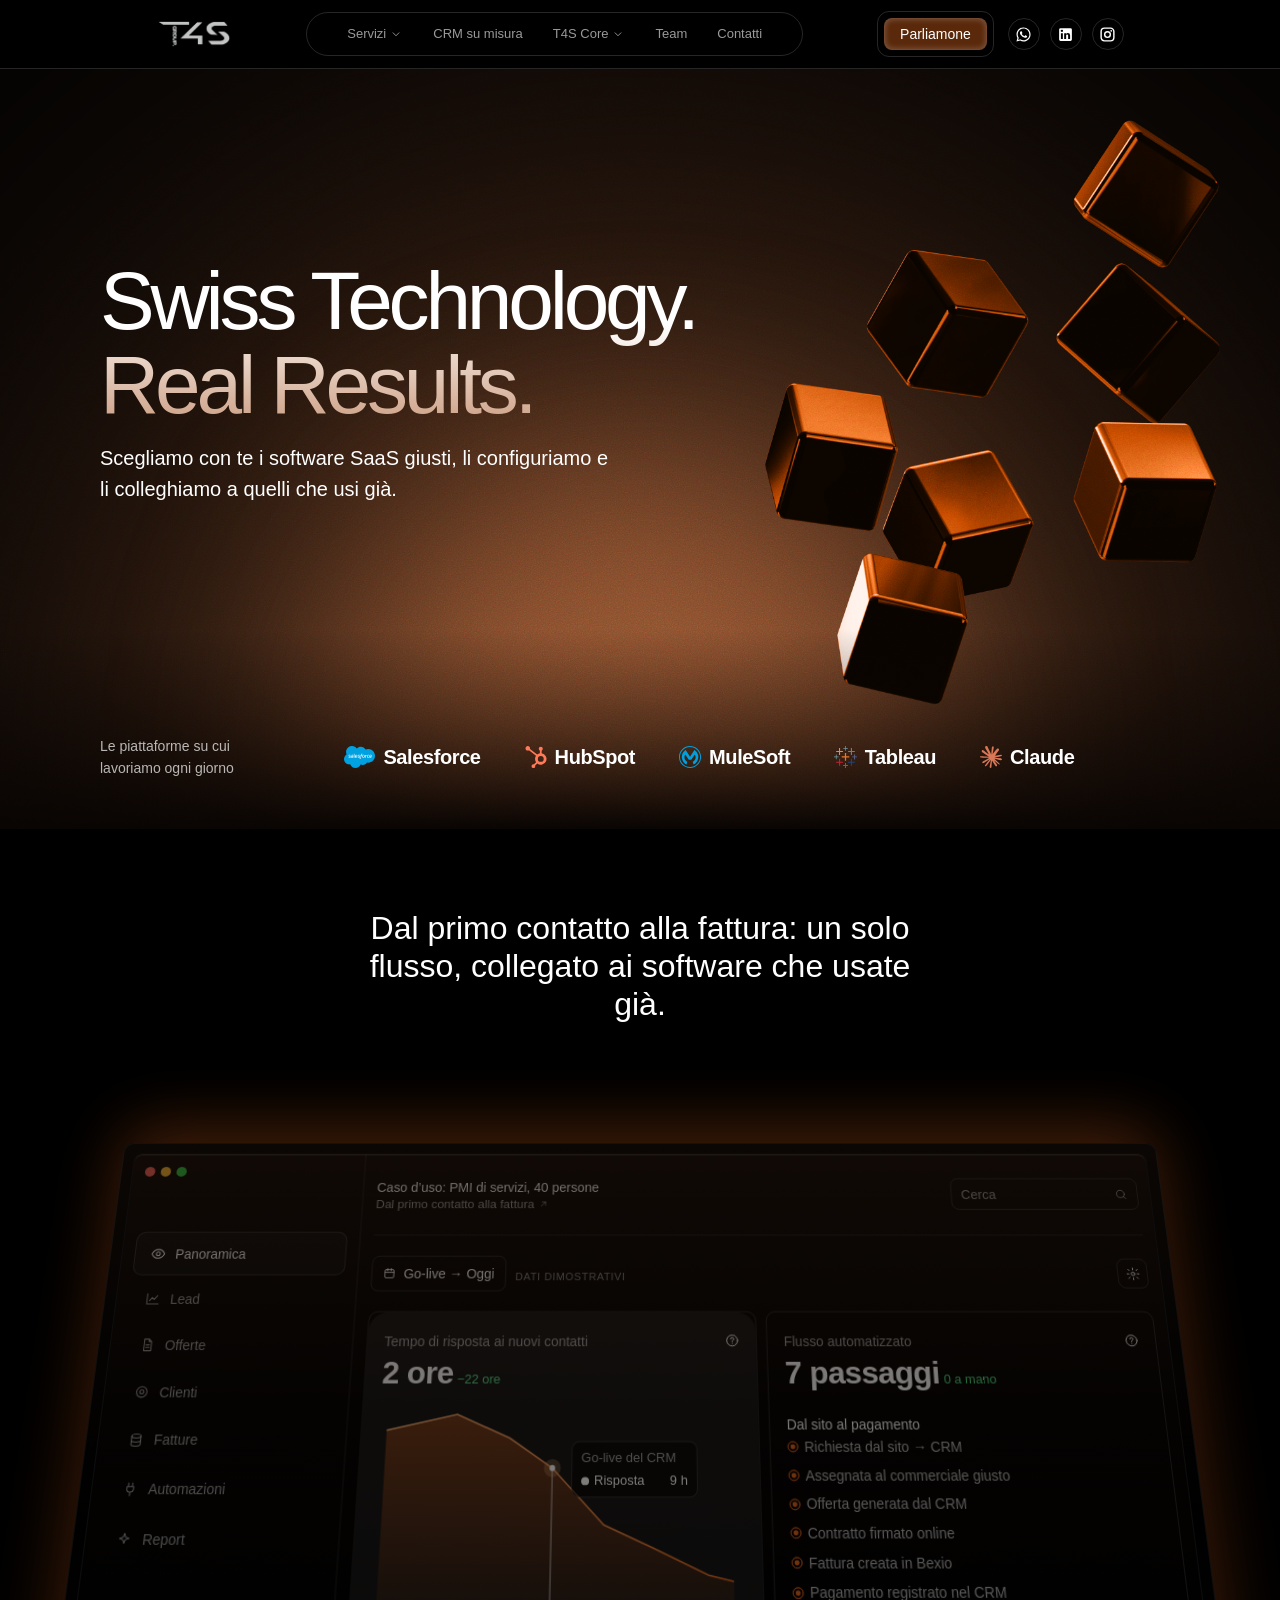
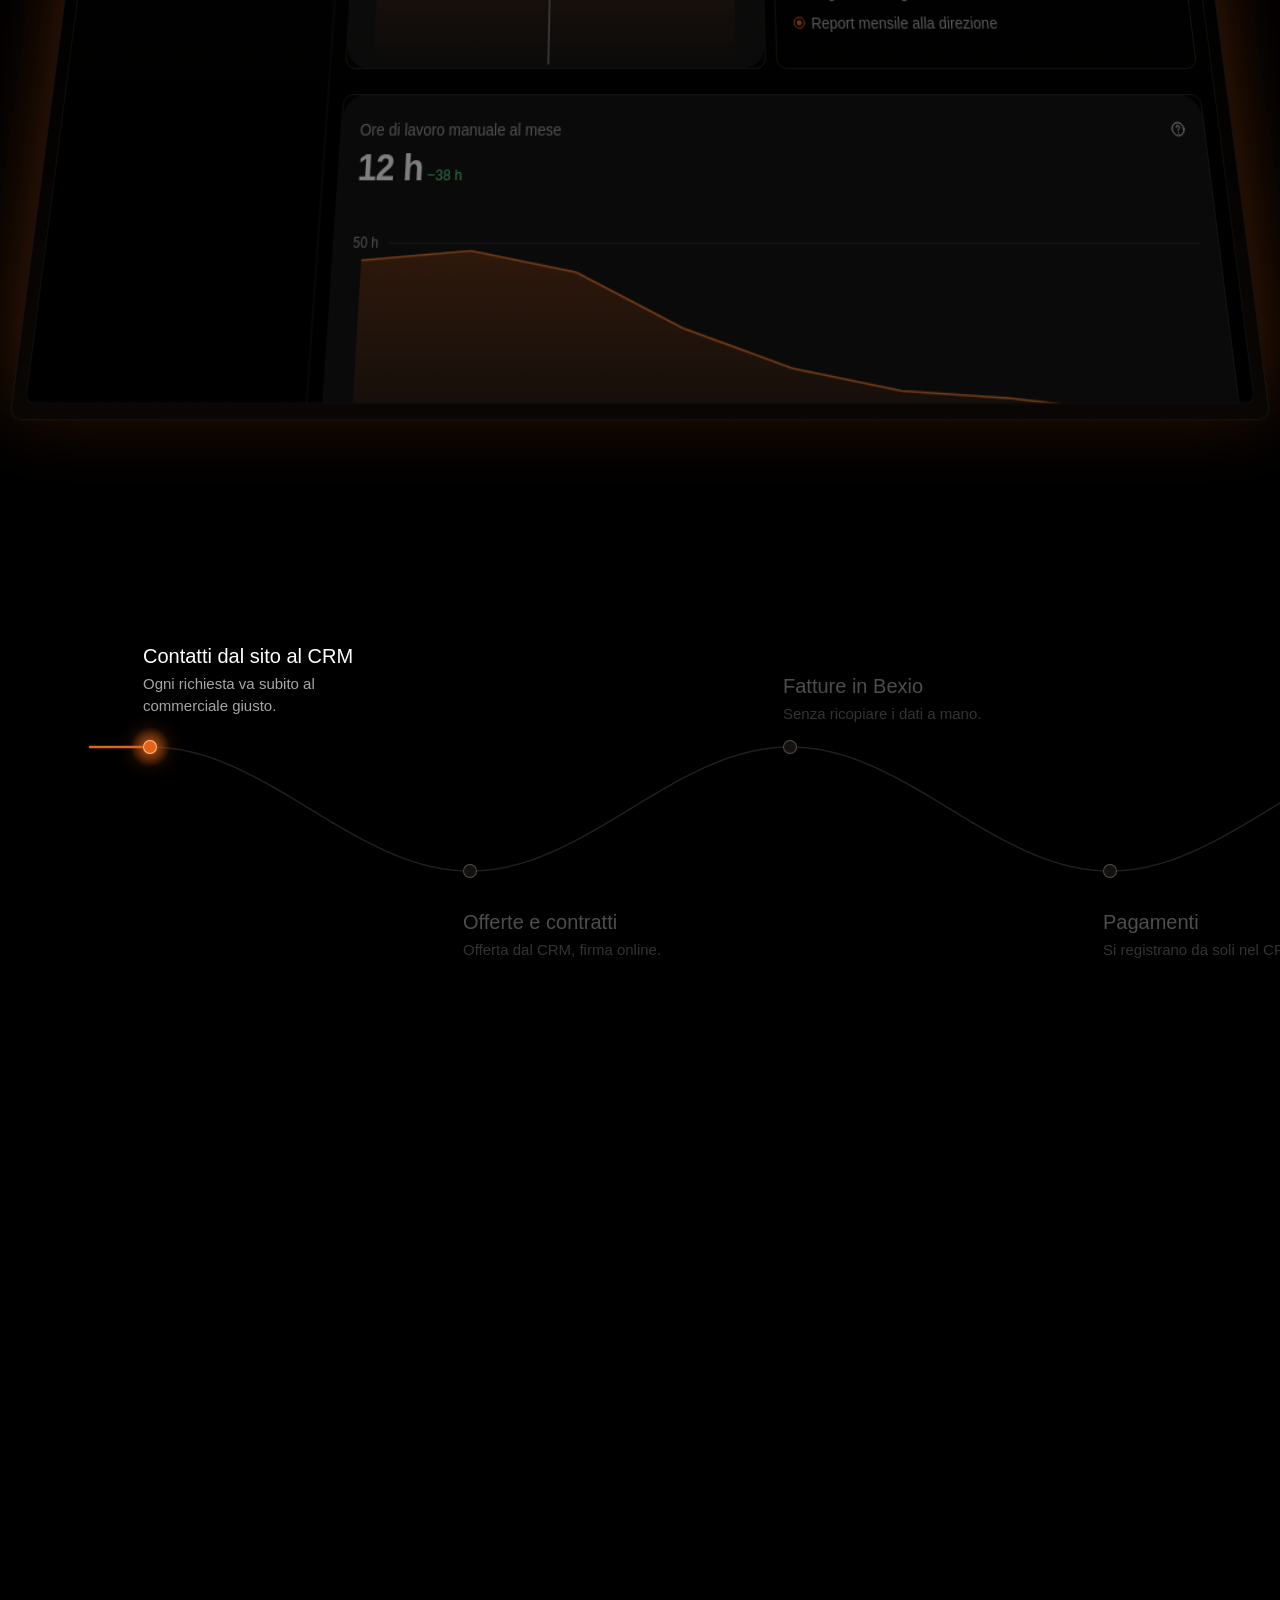
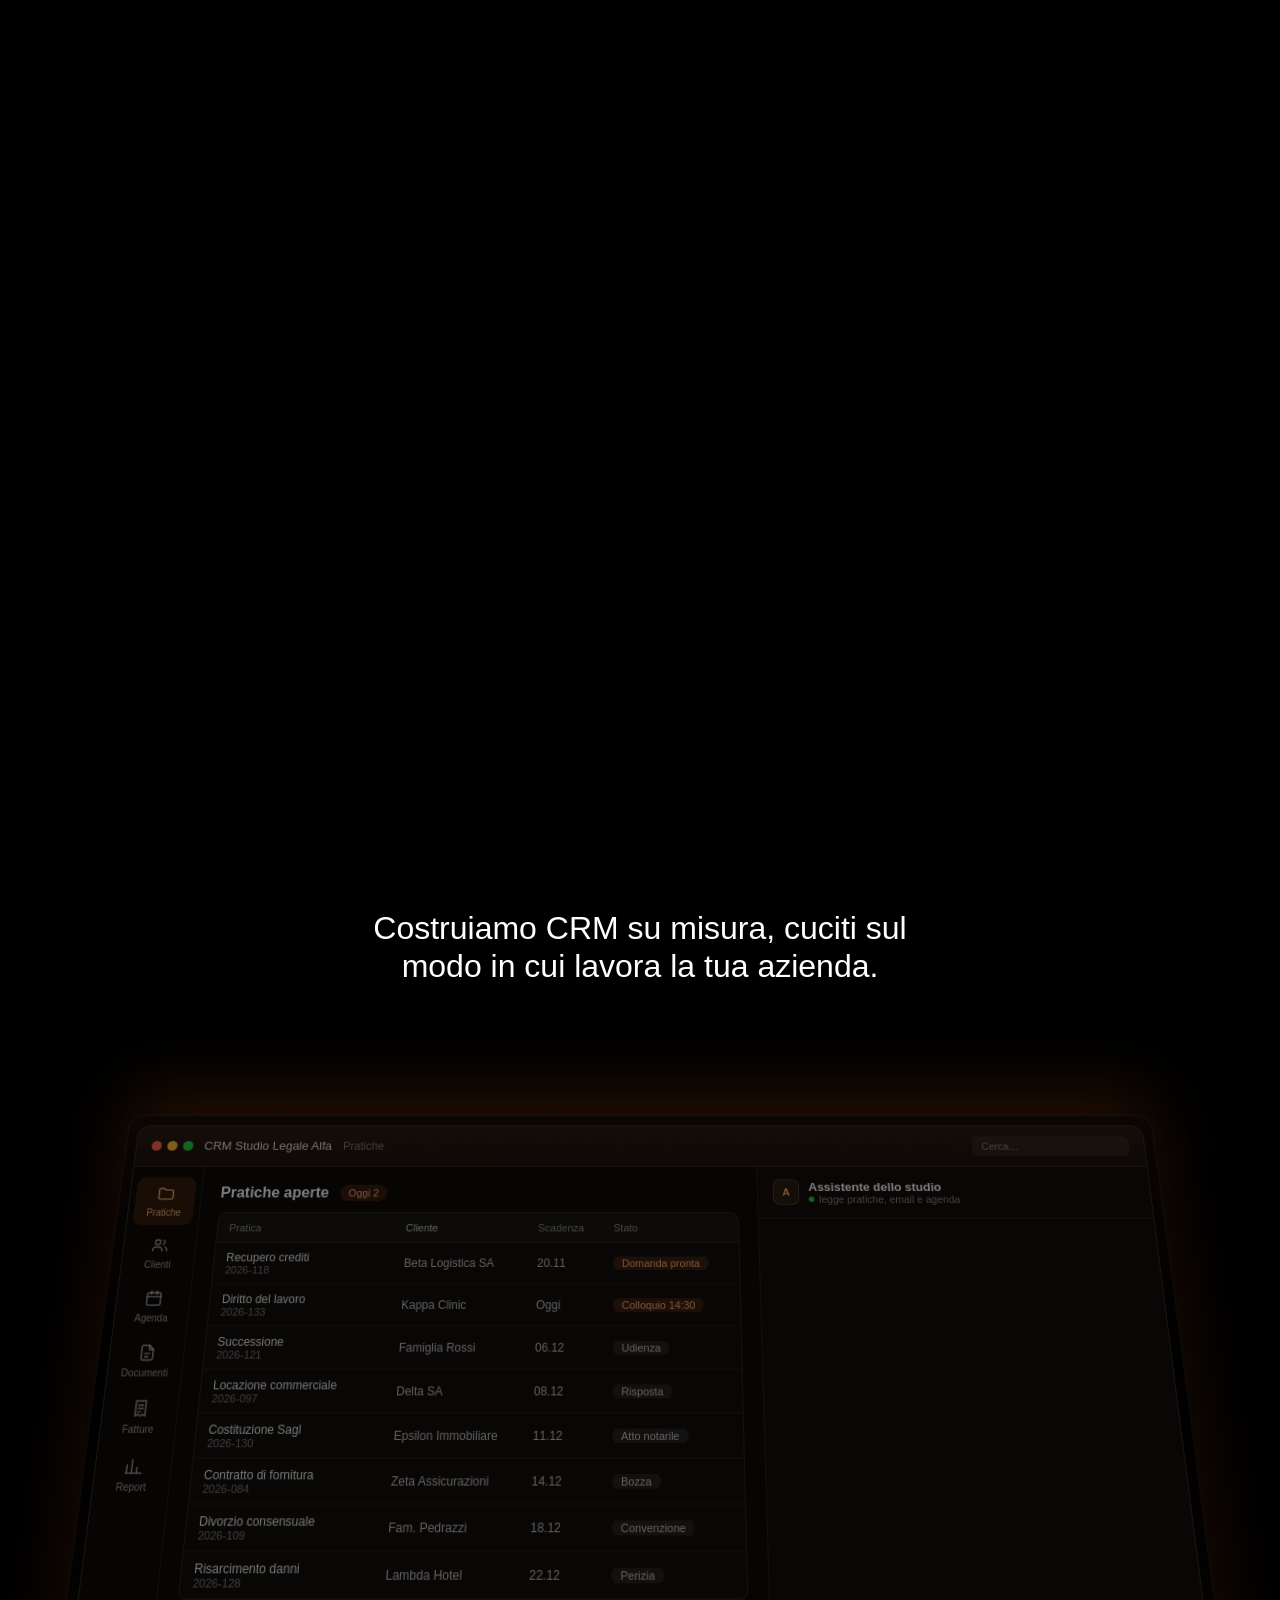
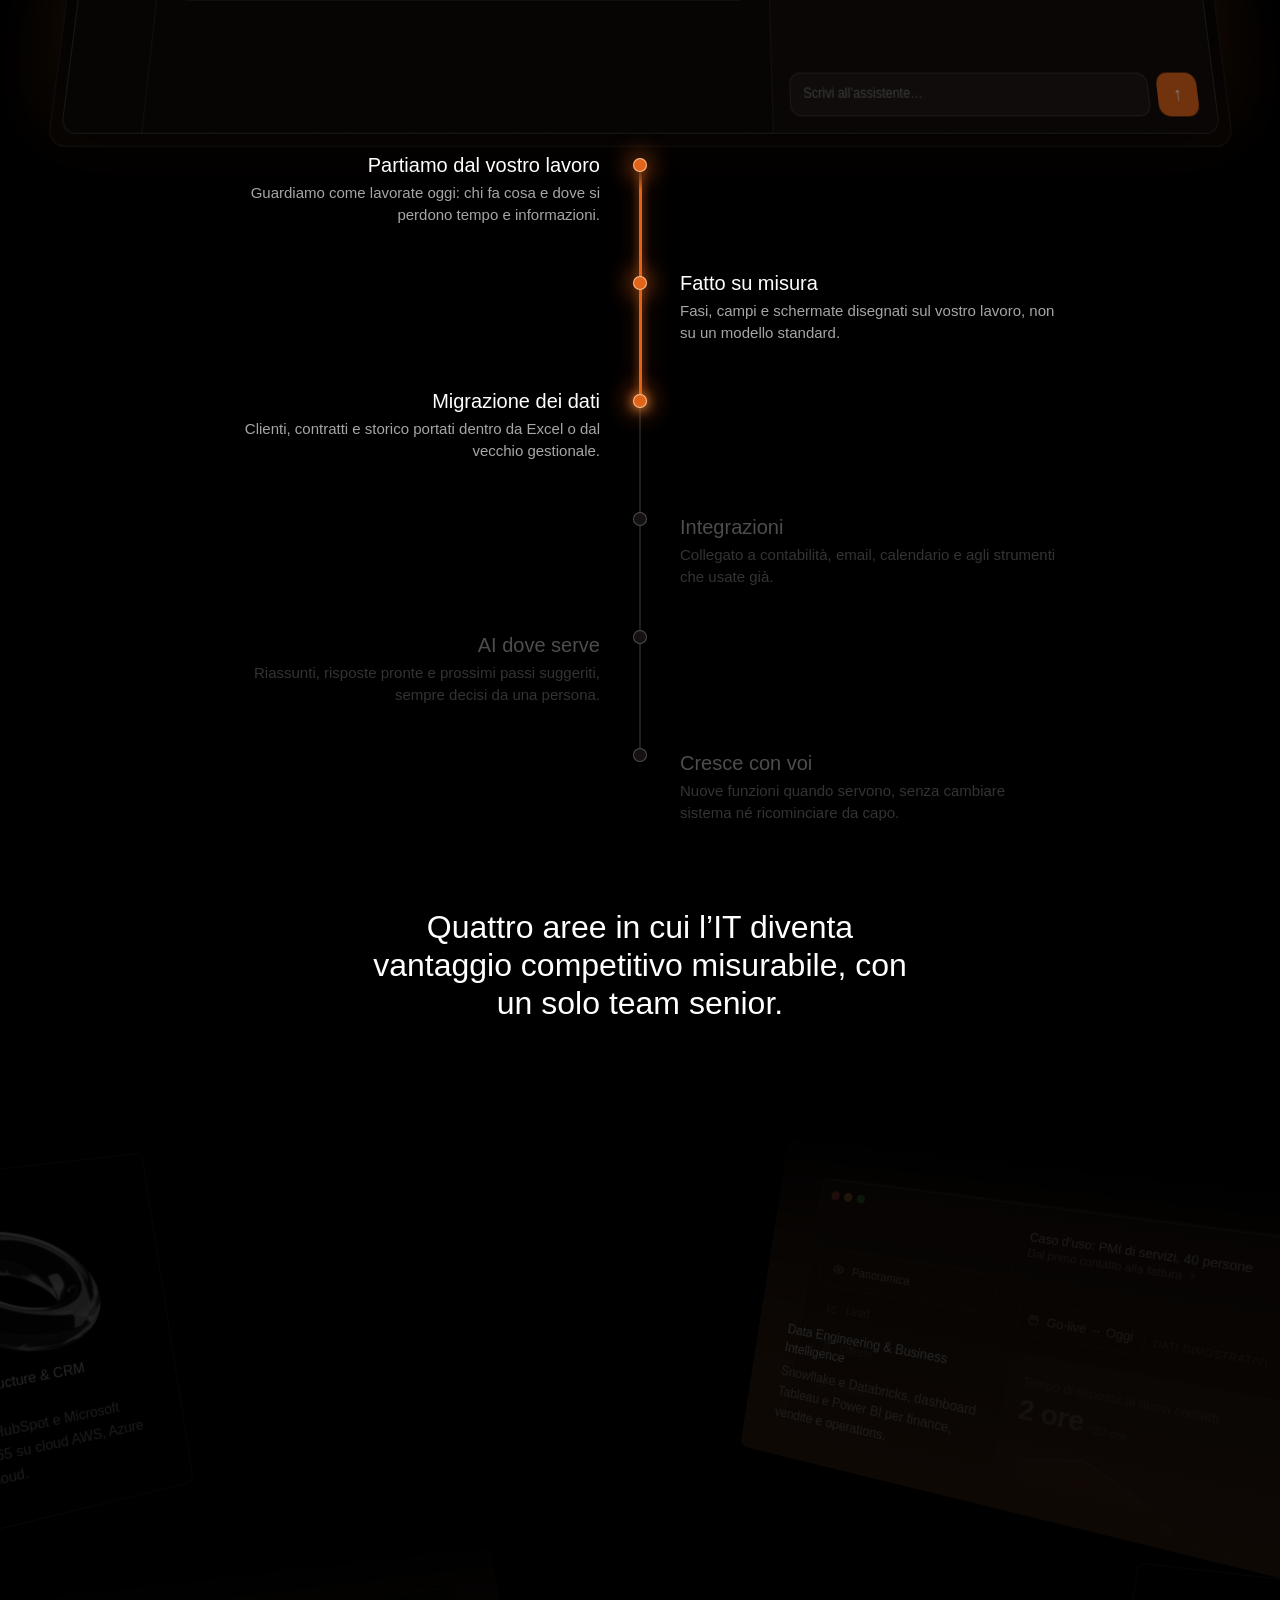
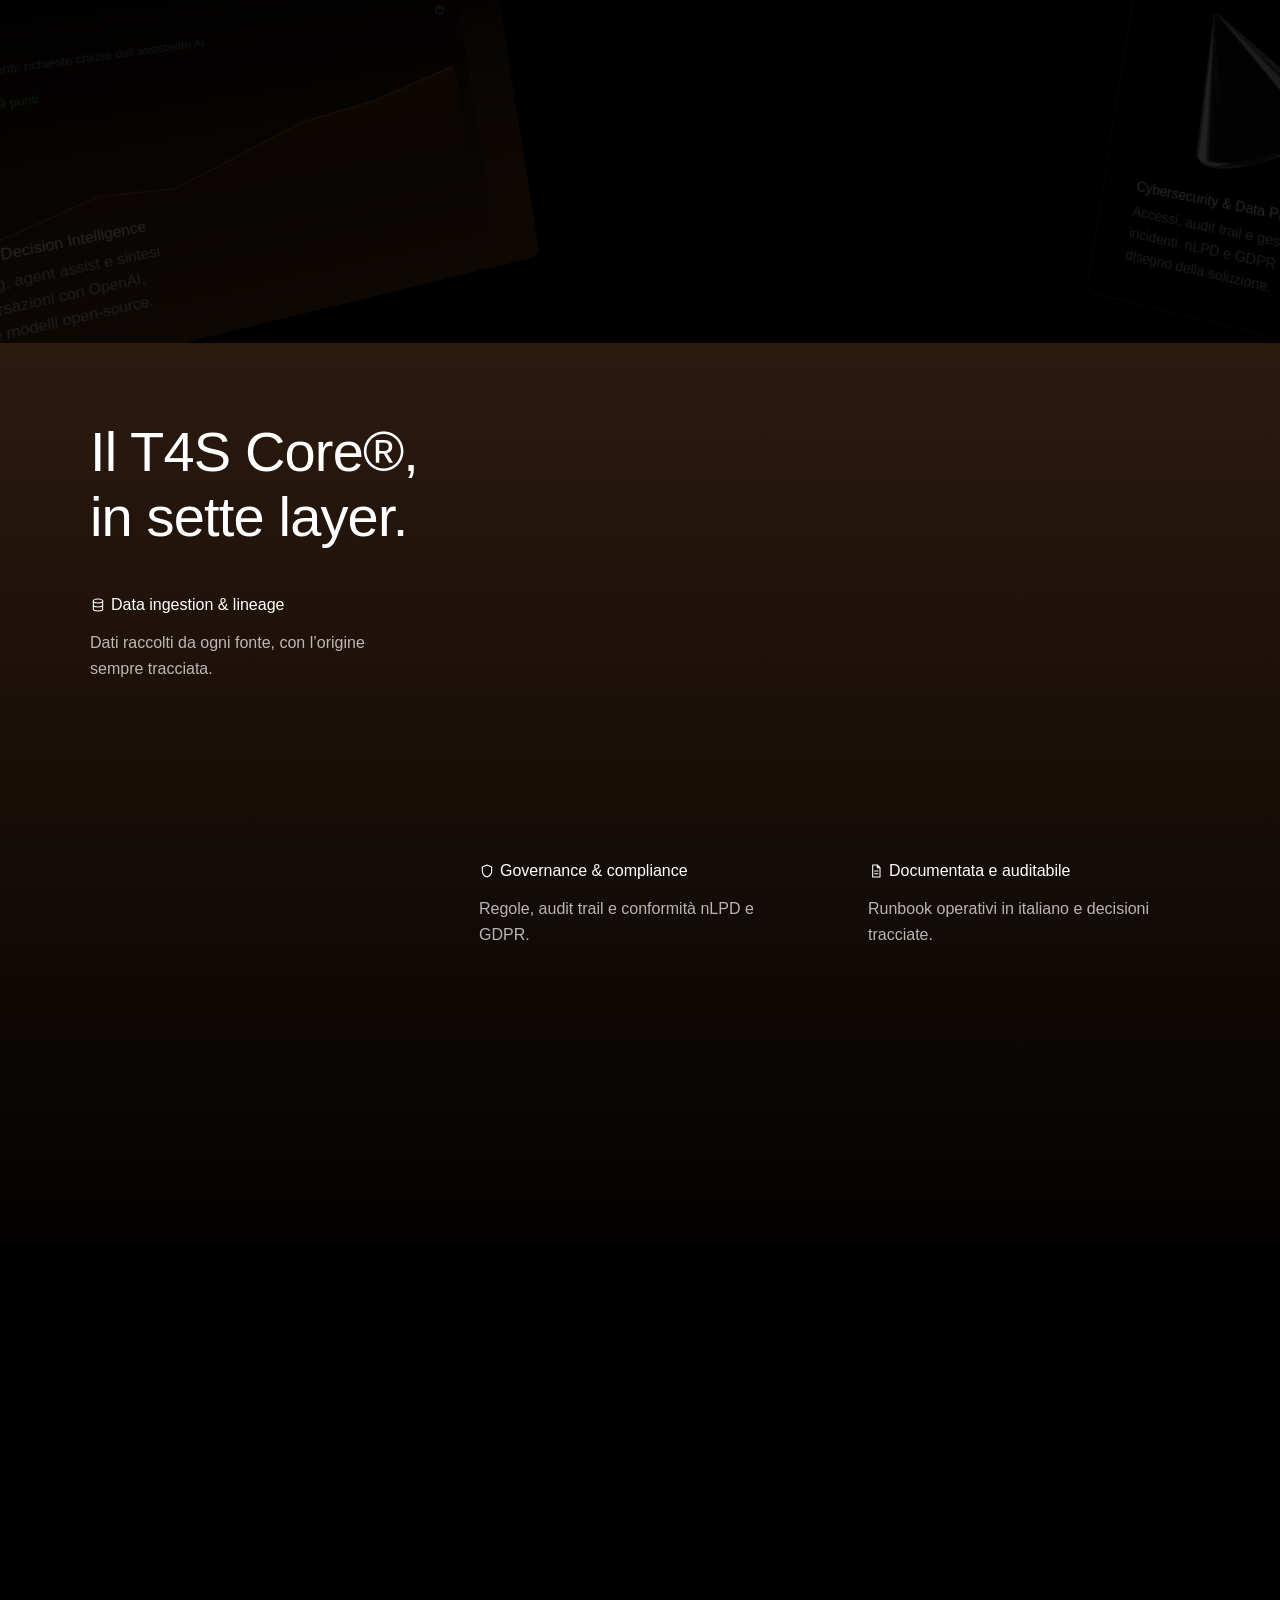
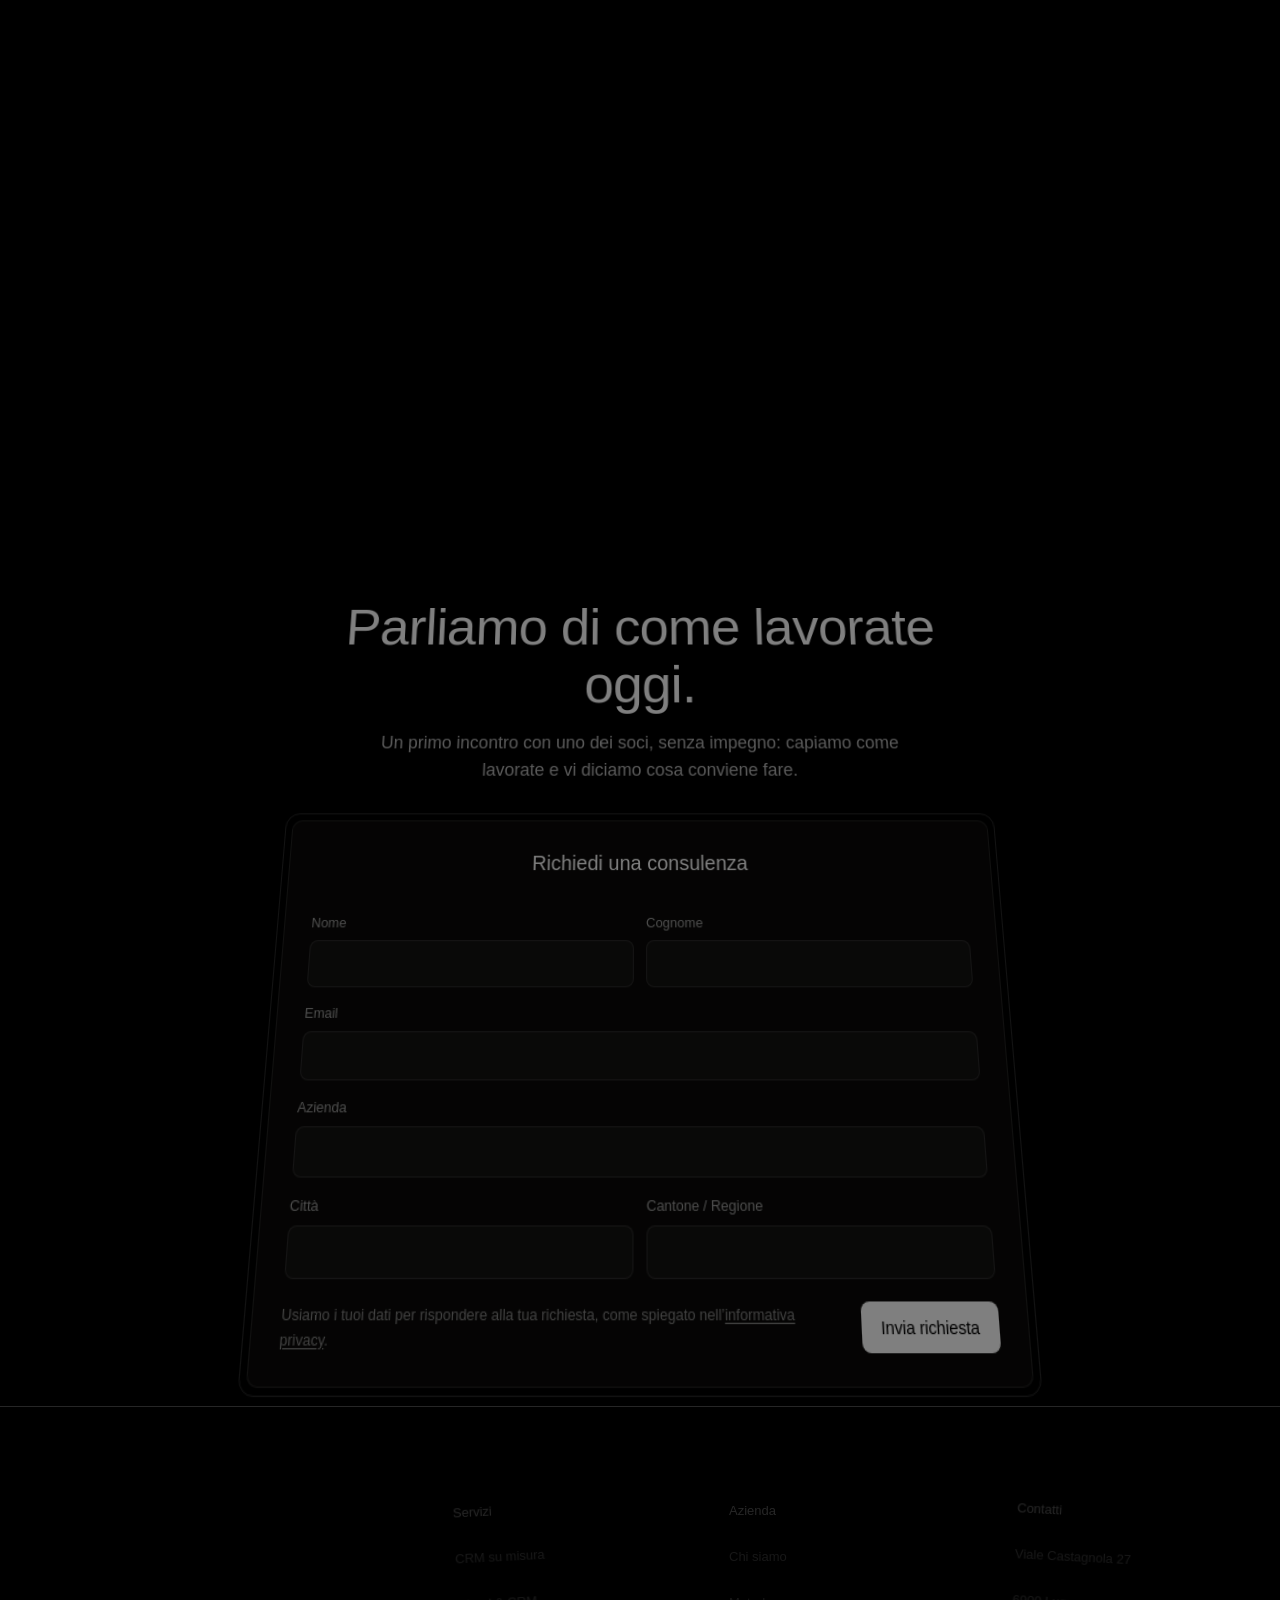
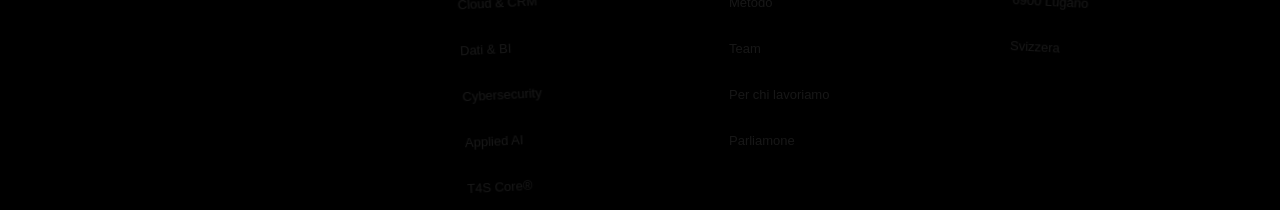
==== commit a8e10779: "Homepage: nuova frase privacy sotto il modulo e loghi serviti dal nostro sito (10/11/2026) Co-Author" ====
--- a/index.html
+++ b/index.html
@@ -318,6 +318,7 @@
 .modulo input:hover { border-color: rgba(255,255,255,.2); } .modulo input:focus { border-color: rgba(255,255,255,.45); background: rgba(255,255,255,.06); }
 .modulo .invio { margin-top: 18px; display: flex; align-items: center; justify-content: space-between; gap: 16px; }
 .modulo .nota { font-size: 13px; line-height: 20px; color: var(--fg-50); }
+.modulo .nota a { text-decoration: underline; text-underline-offset: 2px; transition: color .2s; } .modulo .nota a:hover { color: #fff; }
 .modulo .btn-white { flex: none; padding: 5px 18px; border: 0; cursor: pointer; font-family: inherit; }
 .grazie .modulo-in { padding: 34px 26px; text-align: center; } .grazie p { margin-top: 6px; font-size: 16px; line-height: 26px; color: rgba(255,255,255,.7); }
 .modulo[hidden], .grazie[hidden] { display: none; }
@@ -864,11 +865,11 @@
   <div class="piattaforme">
     <p>Le piattaforme su cui lavoriamo ogni giorno</p>
     <div class="nomi">
-      <span><img src="https://svgl.app/library/salesforce.svg" alt="">Salesforce</span>
-      <span><img src="https://cdn.simpleicons.org/hubspot" alt="">HubSpot</span>
-      <span><img src="https://svgl.app/library/mulesoft.svg" alt="" style="width:22px;object-fit:cover;object-position:left">MuleSoft</span>
-      <span><img src="https://cdn.jsdelivr.net/gh/gilbarbara/logos/logos/tableau-icon.svg" alt="">Tableau</span>
-      <span><img src="https://cdn.simpleicons.org/claude" alt="">Claude</span>
+      <span><img src="img/loghi/salesforce.svg" alt="">Salesforce</span>
+      <span><img src="img/loghi/hubspot.svg" alt="">HubSpot</span>
+      <span><img src="img/loghi/mulesoft.svg" alt="" style="width:22px;object-fit:cover;object-position:left">MuleSoft</span>
+      <span><img src="img/loghi/tableau.svg" alt="">Tableau</span>
+      <span><img src="img/loghi/claude.svg" alt="">Claude</span>
     </div>
   </div>
   <div class="shade"></div>
@@ -1036,7 +1037,7 @@
         <div><label for="f-citta">Città</label><input id="f-citta" type="text" name="city" maxlength="40" autocomplete="address-level2"></div>
         <div><label for="f-cantone">Cantone / Regione</label><input id="f-cantone" type="text" name="state" maxlength="20" autocomplete="address-level1"></div>
       </div>
-      <div class="invio"><p class="nota">Inviando i dati accetti che ti ricontattiamo per la consulenza.</p><button class="btn-white" type="submit">Invia richiesta</button></div>
+      <div class="invio"><p class="nota">Usiamo i tuoi dati per rispondere alla tua richiesta, come spiegato nell’<a href="/informativa-privacy/">informativa privacy</a>.</p><button class="btn-white" type="submit">Invia richiesta</button></div>
       </div>
     </form>
     <div class="grazie" role="status" hidden><div class="modulo-in"><b>Grazie, abbiamo ricevuto la richiesta.</b><p>Uno dei soci vi scrive a breve per fissare il primo incontro.</p></div></div>
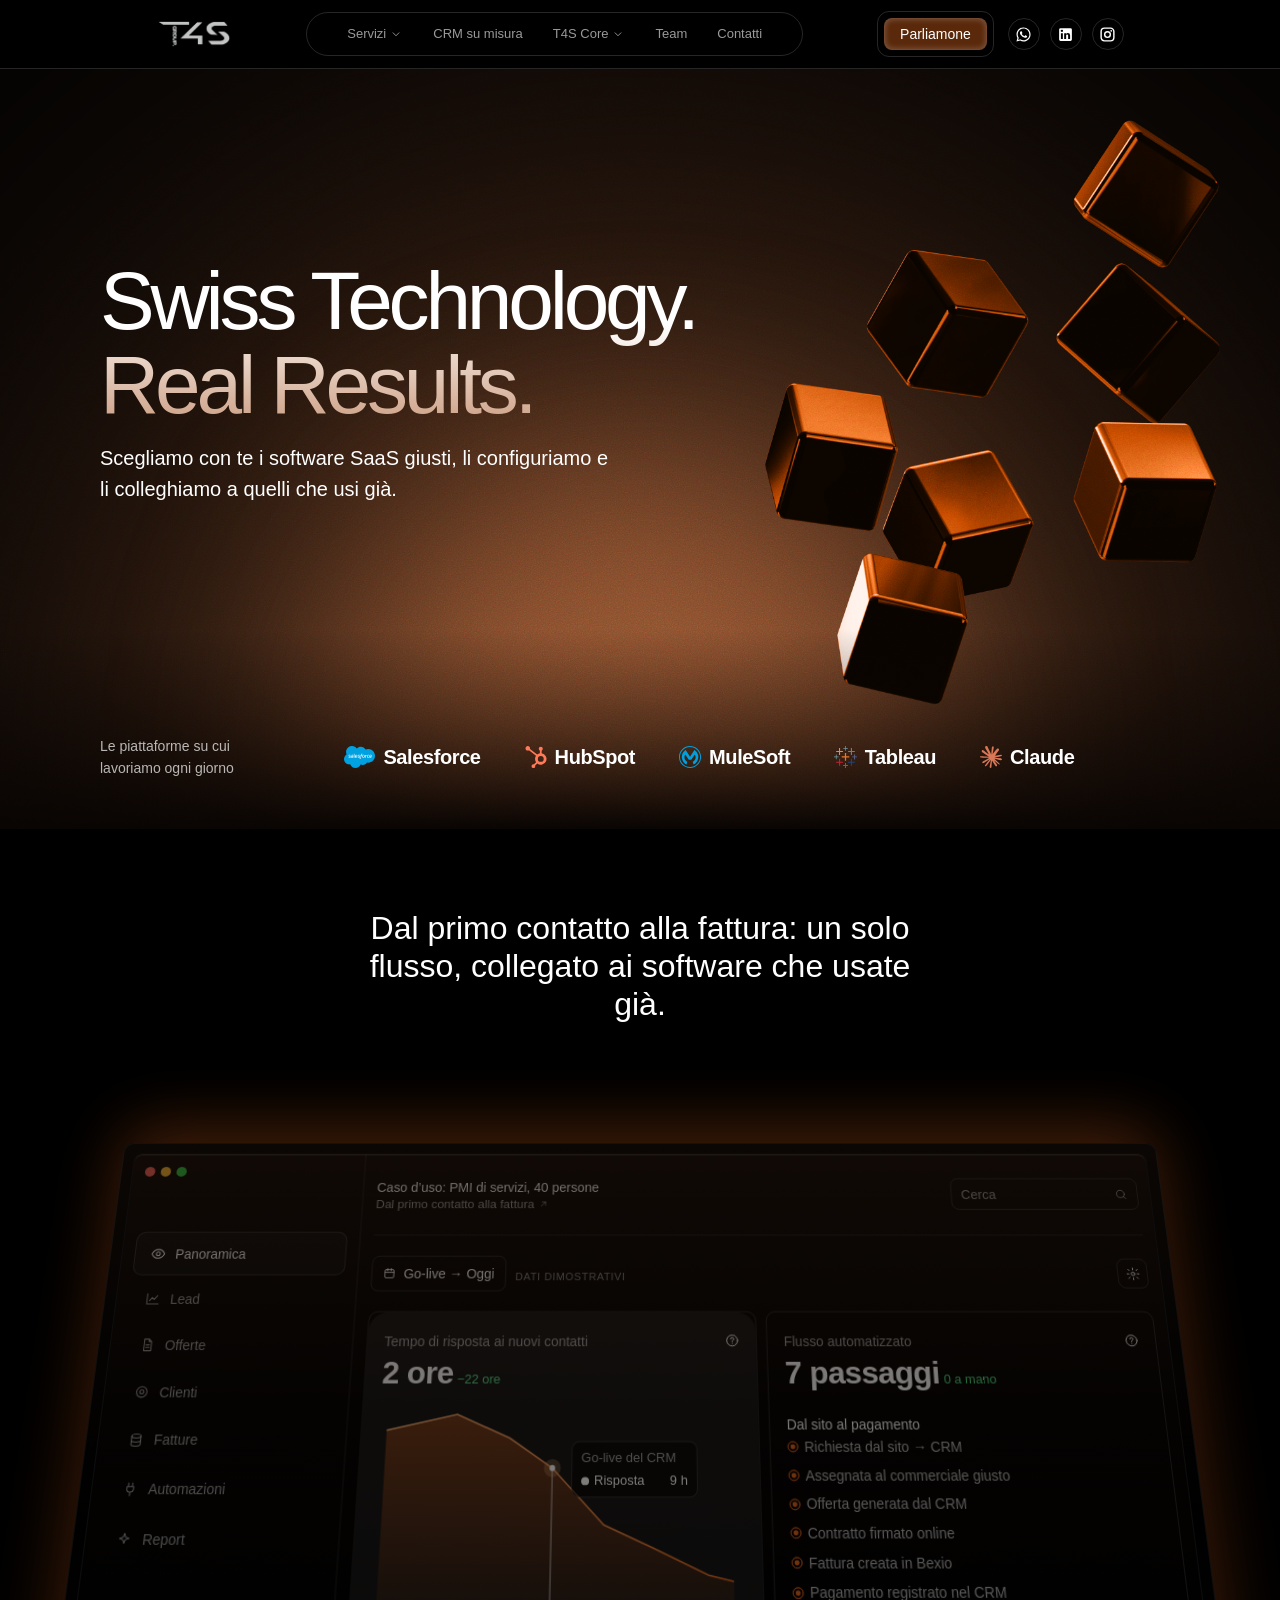
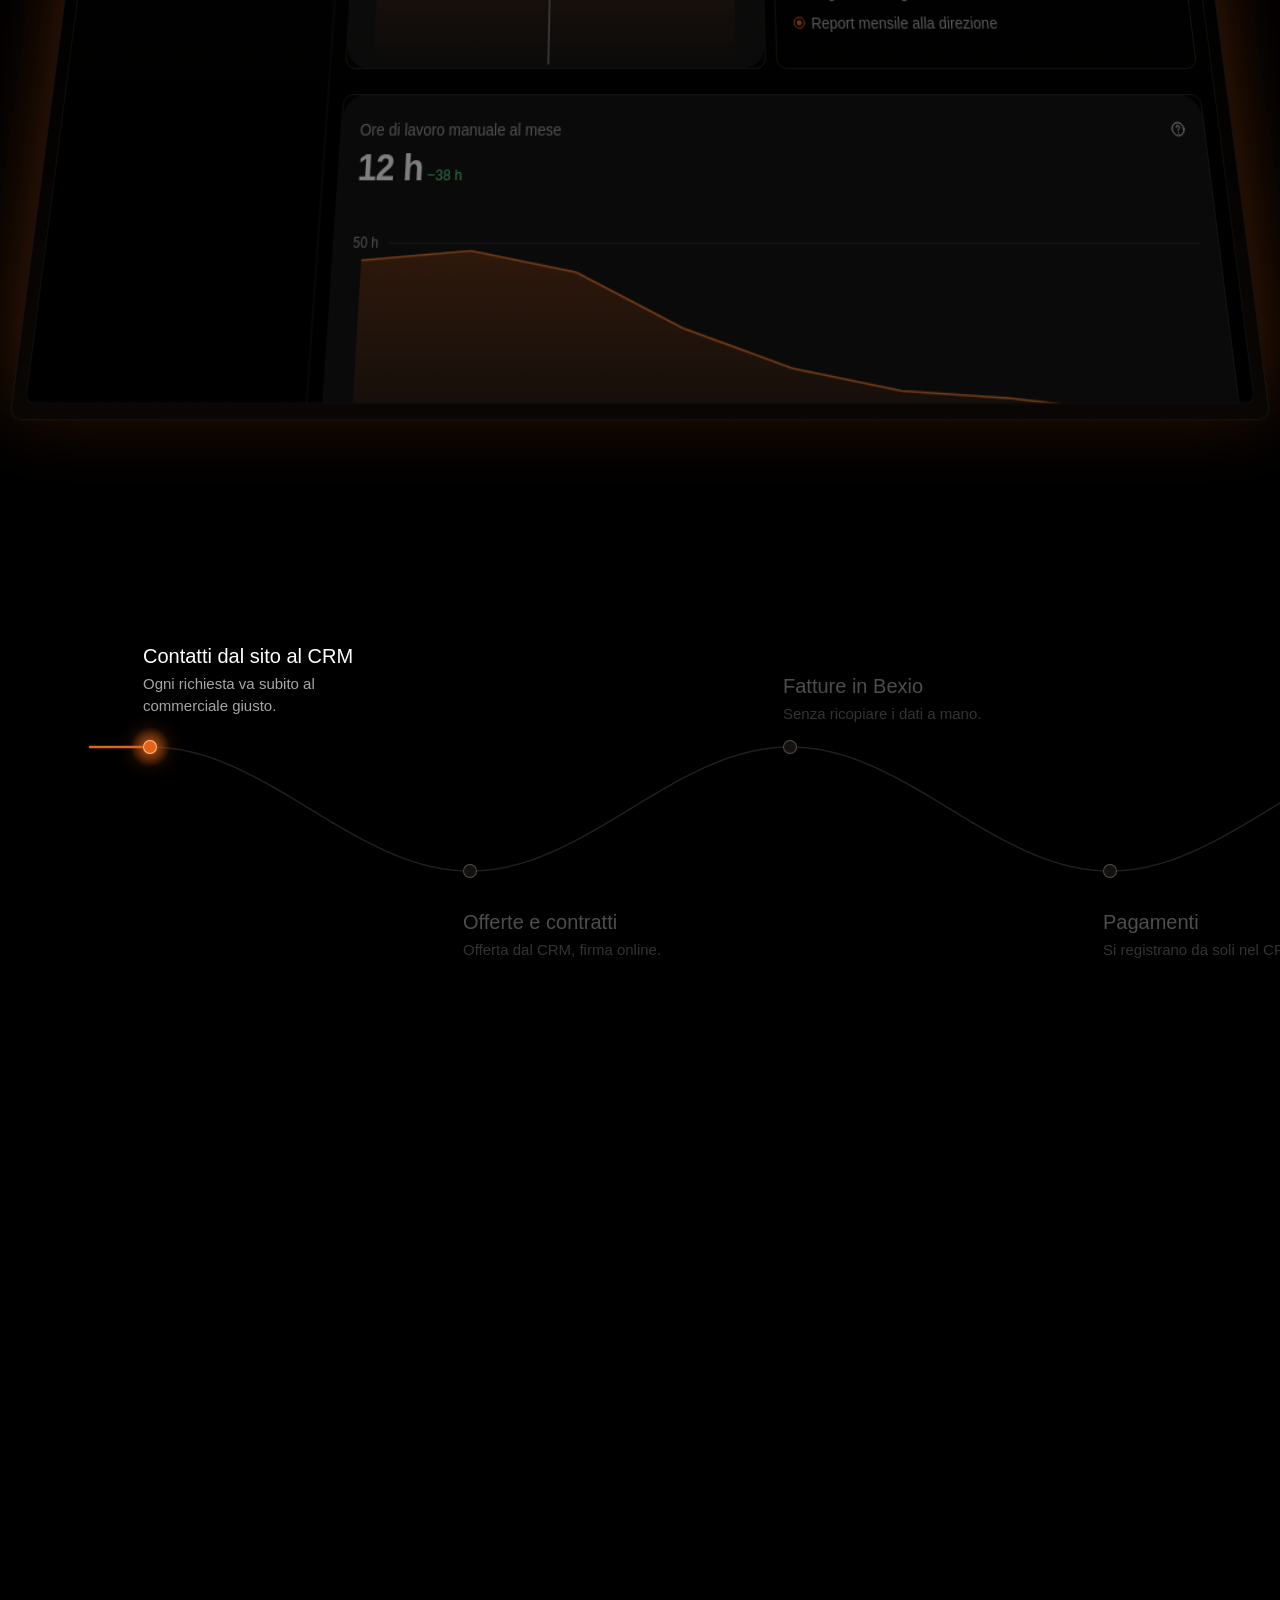
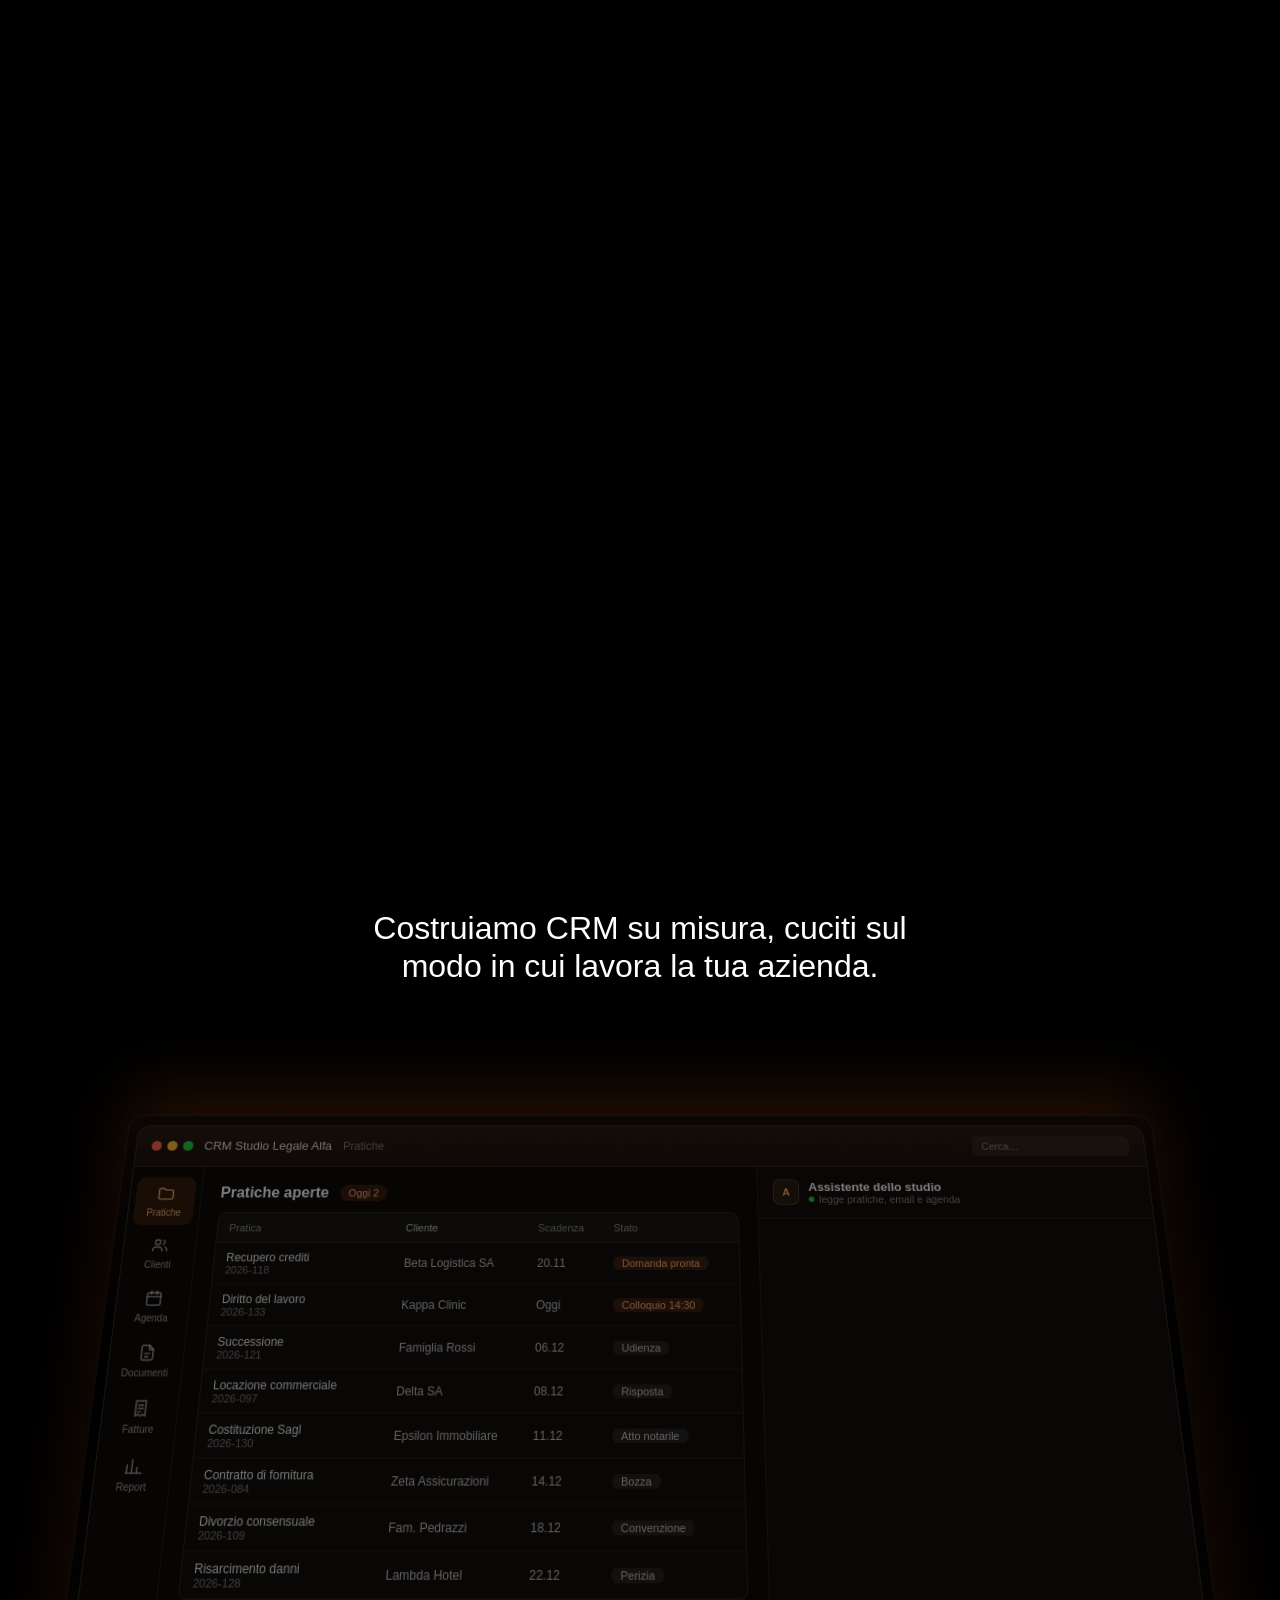
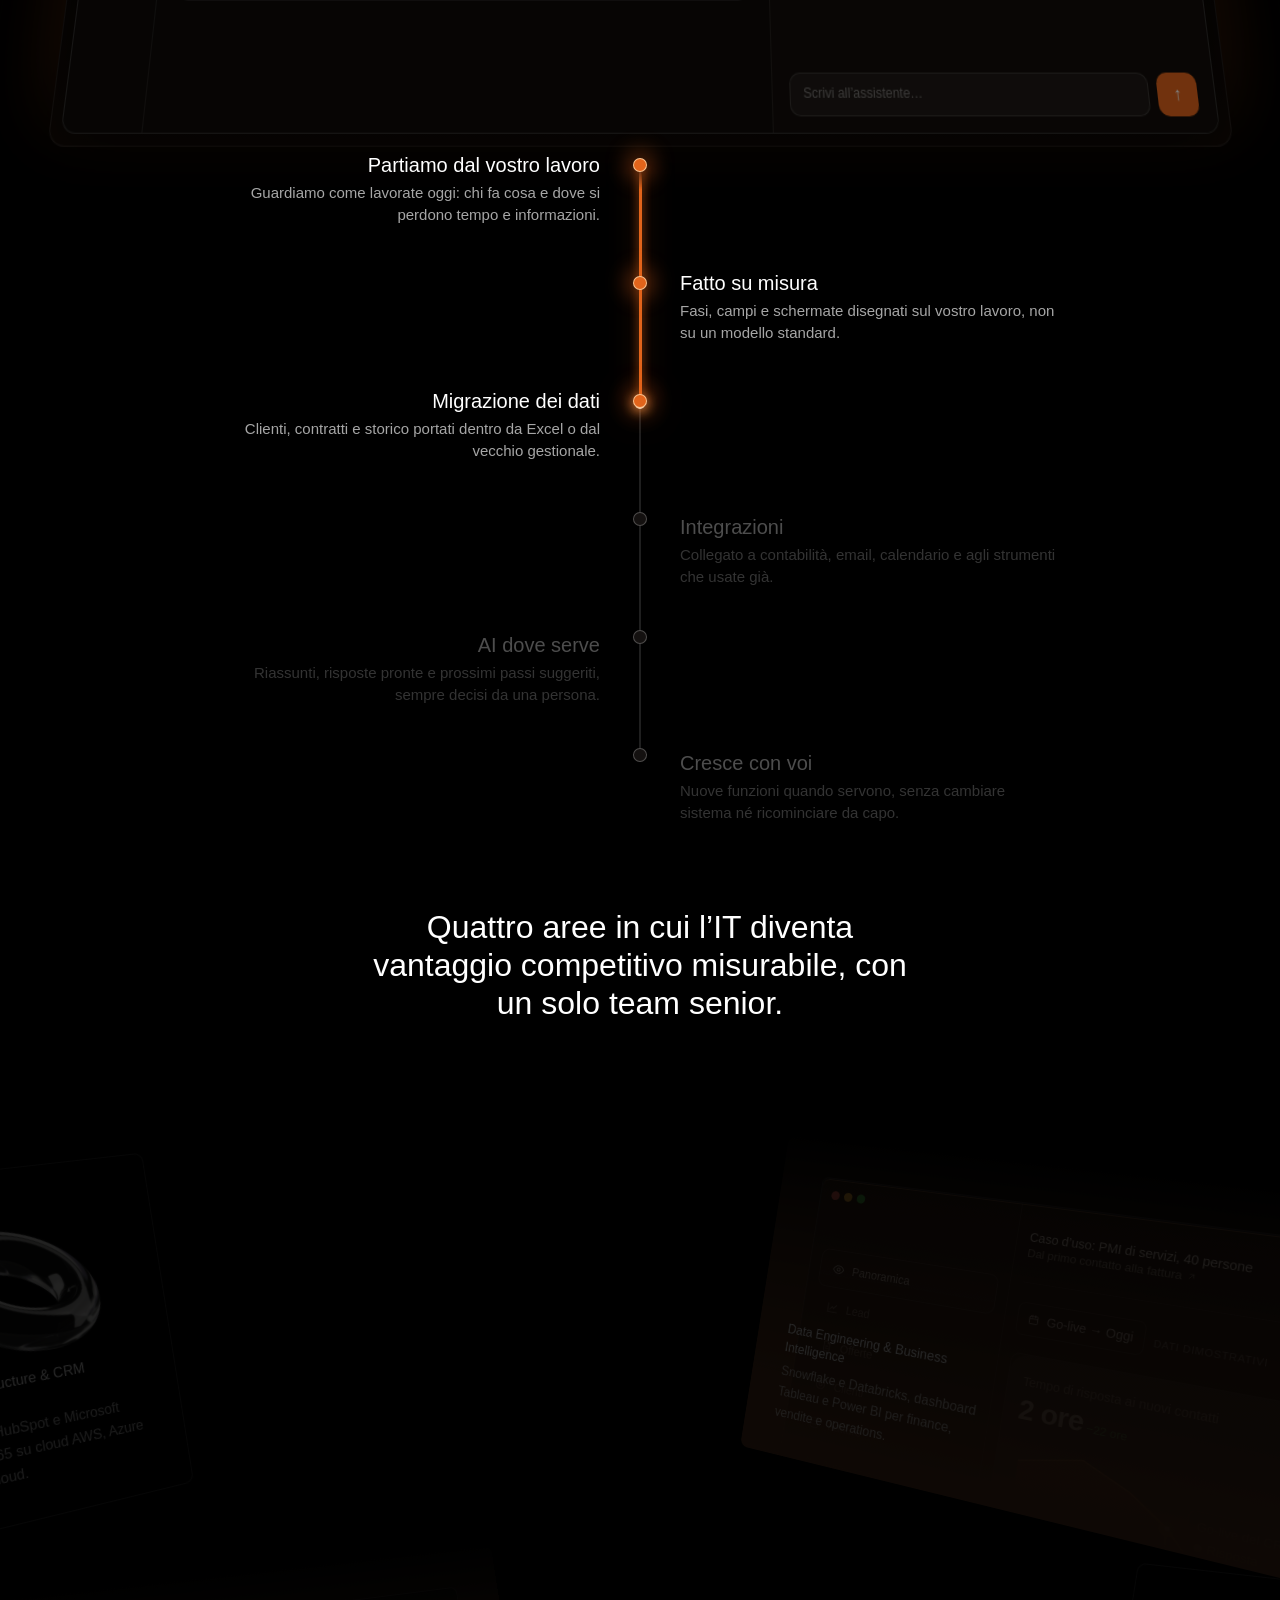
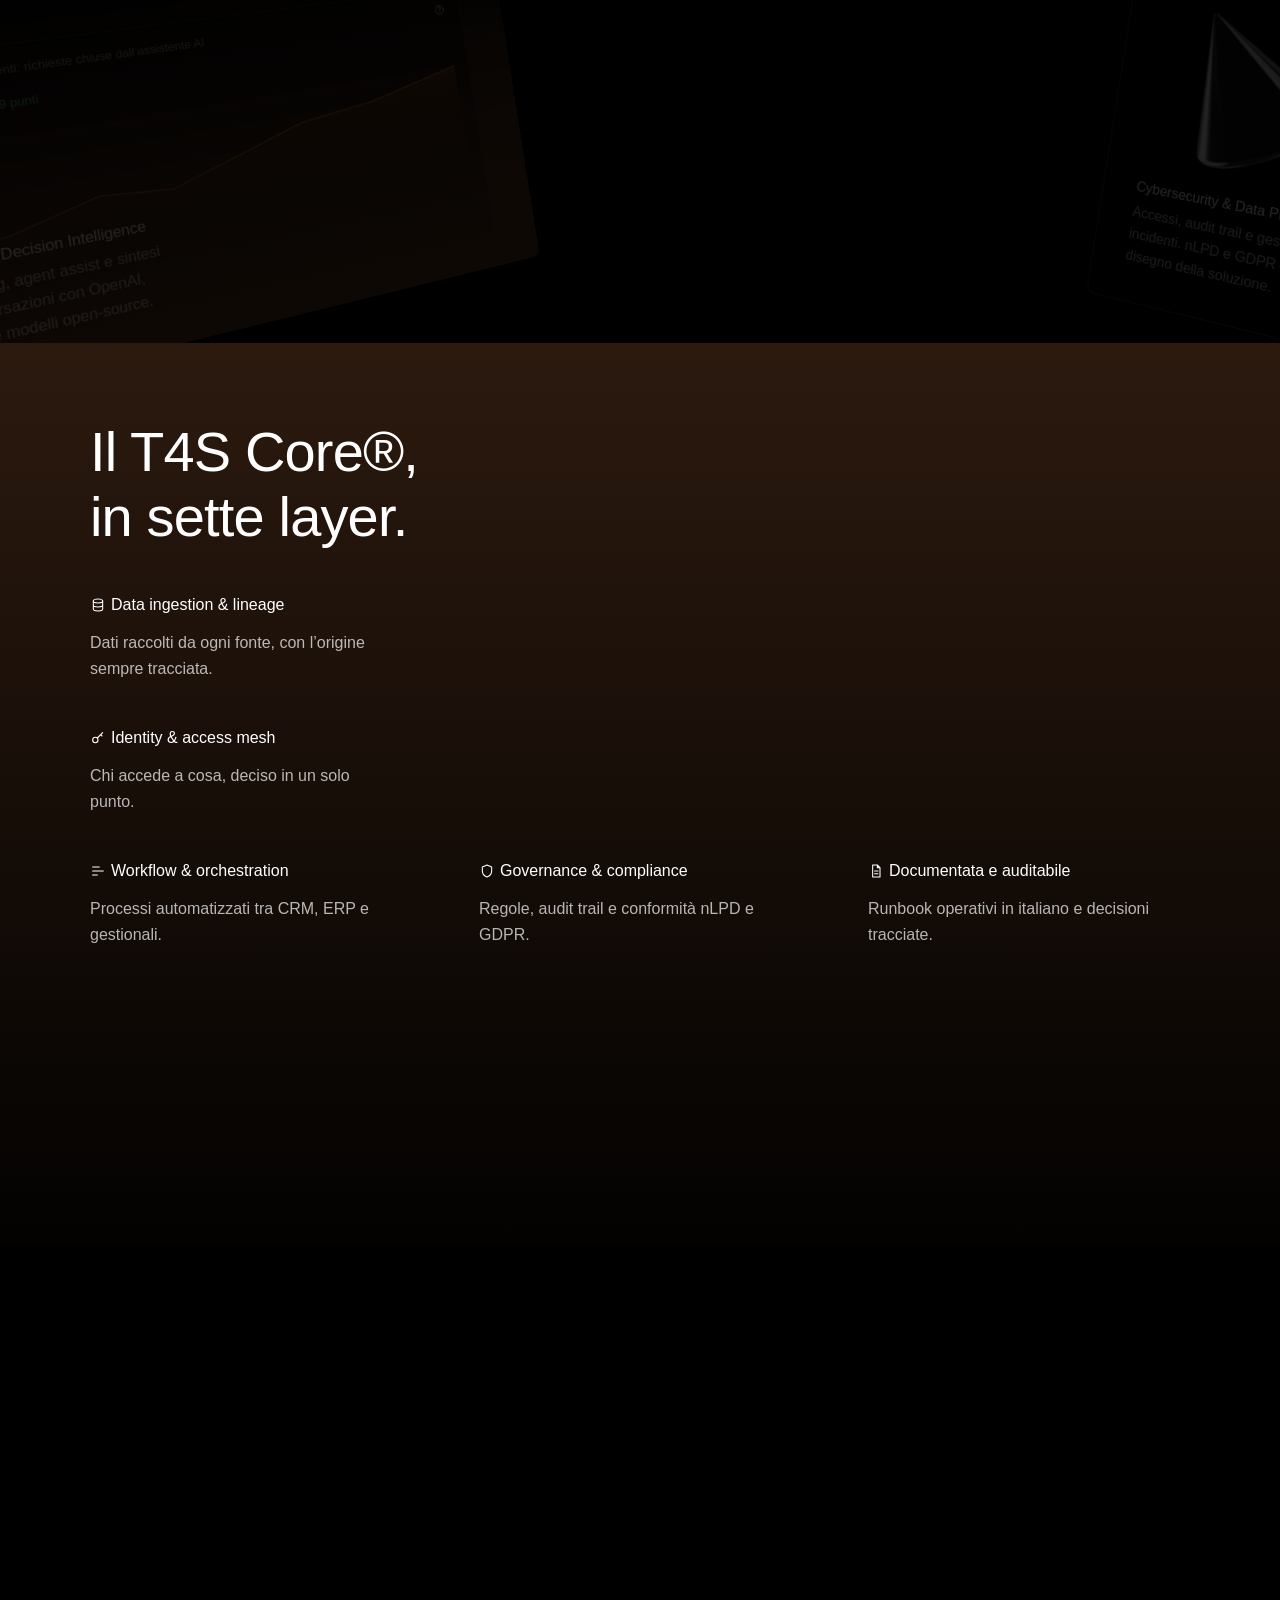
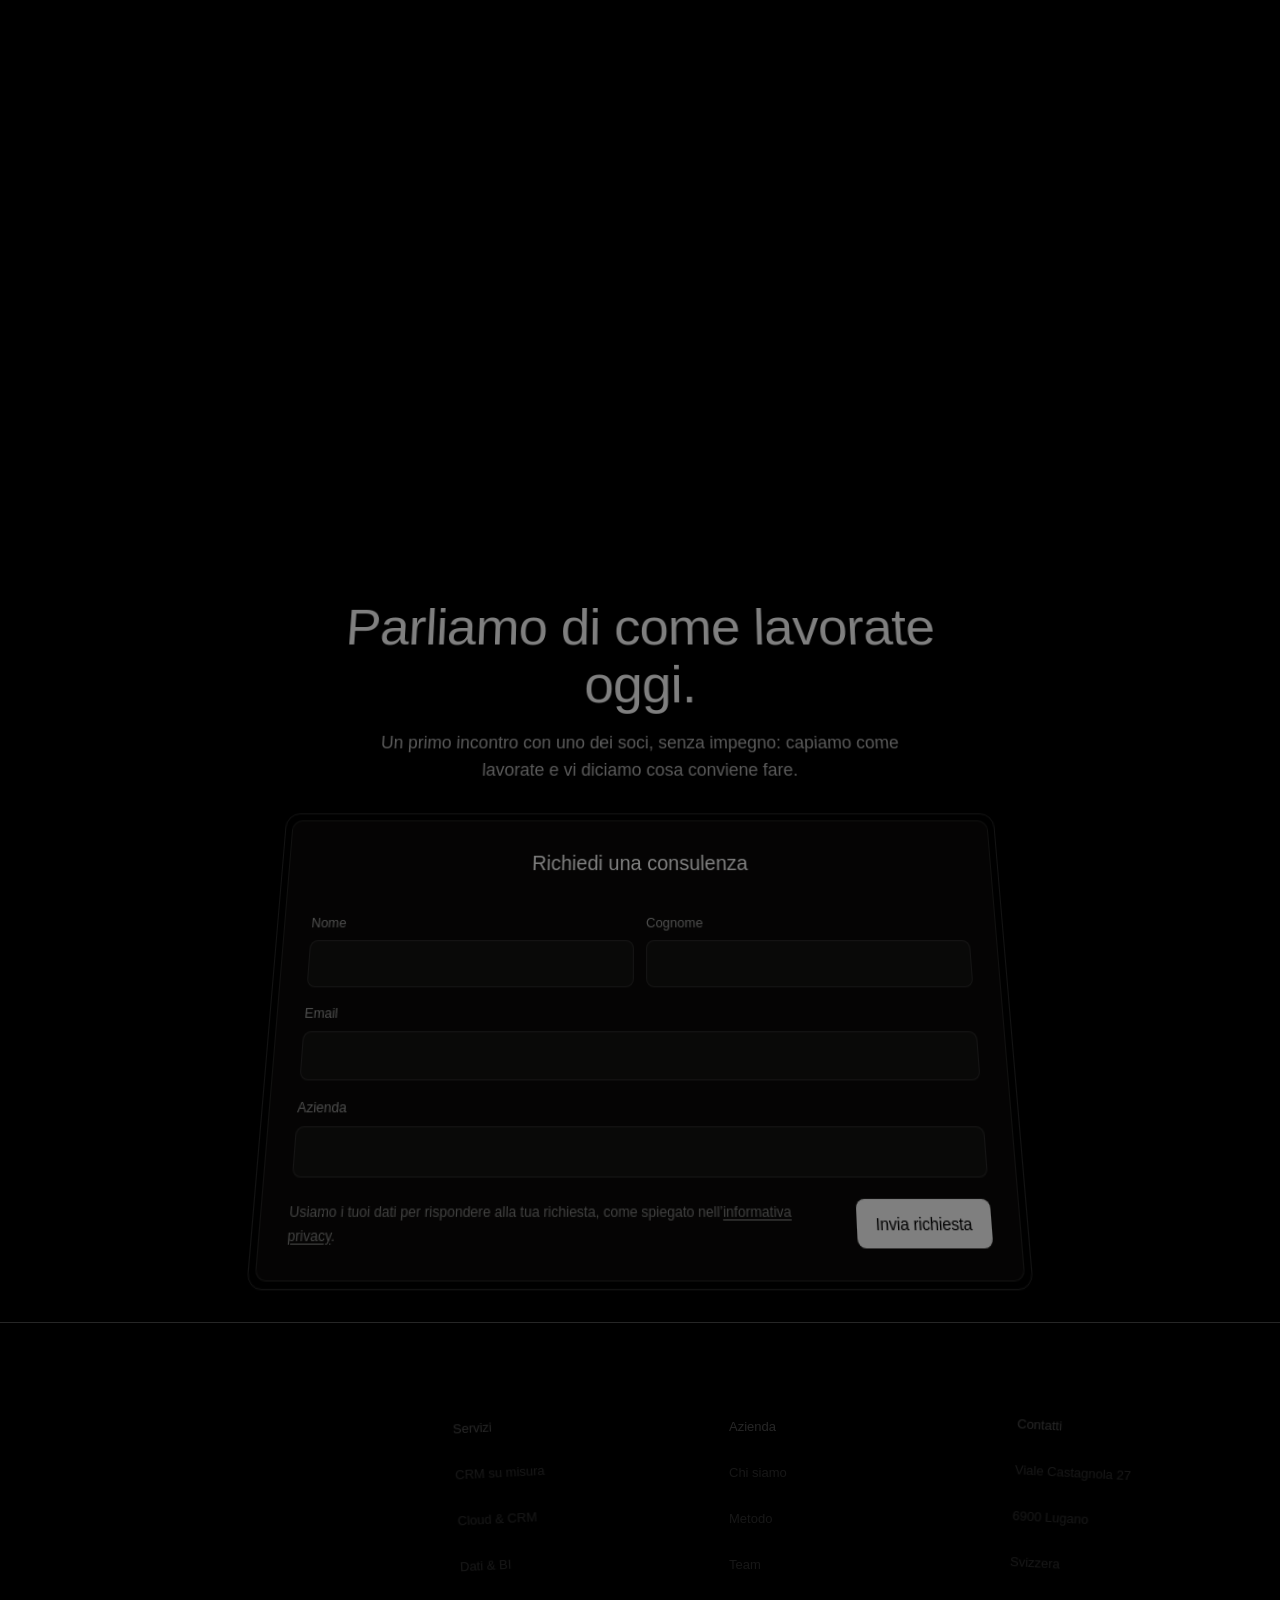
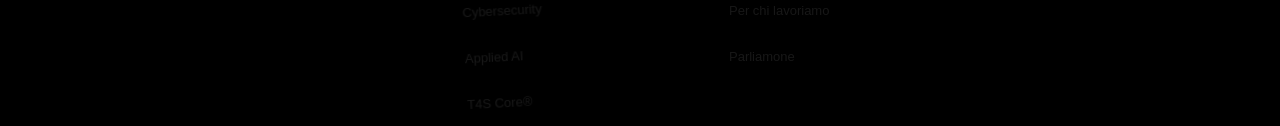
==== commit 0be0a4de: "Homepage: il modulo di contatto va a Brevo invece che a Salesforce, informativa aggiornata (15/11/20" ====
--- a/index.html
+++ b/index.html
@@ -1025,17 +1025,15 @@
   <div class="cta-card">
     <h2 class="h2">Parliamo di come lavorate oggi.</h2>
     <p class="cta-sub">Un primo incontro con uno dei soci, senza impegno: capiamo come lavorate e vi diciamo cosa conviene fare.</p>
-    <form class="modulo" action="https://webto.salesforce.com/servlet/servlet.WebToLead?encoding=UTF-8&amp;orgId=00Dbk000002apin" method="POST">
-      <input type="hidden" name="oid" value="00Dbk000002apin"><input type="hidden" name="retURL" value="https://www.t4sgroup.com/?lead=ok#contatti"><input type="hidden" name="lead_source" value="Web">
+    <form class="modulo" action="https://60a66366.sibforms.com/serve/[base64]" method="POST">
+      <input type="hidden" name="email_address_check" value=""><input type="hidden" name="locale" value="en"><input type="hidden" name="html_type" value="simple">
       <div class="modulo-in">
       <h3>Richiedi una consulenza</h3>
       <div class="campi">
-        <div><label for="f-nome">Nome</label><input id="f-nome" type="text" name="first_name" maxlength="40" required autocomplete="given-name"></div>
-        <div><label for="f-cognome">Cognome</label><input id="f-cognome" type="text" name="last_name" maxlength="80" required autocomplete="family-name"></div>
-        <div class="largo"><label for="f-email">Email</label><input id="f-email" type="email" name="email" maxlength="80" required autocomplete="email"></div>
-        <div class="largo"><label for="f-azienda">Azienda</label><input id="f-azienda" type="text" name="company" maxlength="40" required autocomplete="organization"></div>
-        <div><label for="f-citta">Città</label><input id="f-citta" type="text" name="city" maxlength="40" autocomplete="address-level2"></div>
-        <div><label for="f-cantone">Cantone / Regione</label><input id="f-cantone" type="text" name="state" maxlength="20" autocomplete="address-level1"></div>
+        <div><label for="f-nome">Nome</label><input id="f-nome" type="text" name="FIRSTNAME" maxlength="40" required autocomplete="given-name"></div>
+        <div><label for="f-cognome">Cognome</label><input id="f-cognome" type="text" name="LASTNAME" maxlength="80" required autocomplete="family-name"></div>
+        <div class="largo"><label for="f-email">Email</label><input id="f-email" type="email" name="EMAIL" maxlength="80" required autocomplete="email"></div>
+        <div class="largo"><label for="f-azienda">Azienda</label><input id="f-azienda" type="text" name="AZIENDA" maxlength="40" required autocomplete="organization"></div>
       </div>
       <div class="invio"><p class="nota">Usiamo i tuoi dati per rispondere alla tua richiesta, come spiegato nell’<a href="/informativa-privacy/">informativa privacy</a>.</p><button class="btn-white" type="submit">Invia richiesta</button></div>
       </div>
@@ -1459,7 +1457,8 @@
 })();
 // INDIRIZZI DEL SITO VECCHIO: le sue ancore (#contacts, #people...) portano alle sezioni nuove.
 (function () { var v = { home: 'top', horizons: 'servizi', 't4s-core': 'core', 'tech-stack': 'servizi', 'from-vision': 'metodo', people: 'team', contacts: 'contatti' }, h = location.hash.slice(1); if (v[h]) location.replace('#' + v[h]); })();
-// DOPO L'INVIO: Salesforce riporta qui con ?lead=ok e al posto del modulo compare il ringraziamento.
+// DOPO L'INVIO: dal 15/11/2026 il modulo va a Brevo, nella lista «Contatti dal sito», che riporta qui con ?lead=ok
+// (impostato nel modulo di Brevo); al posto del modulo compare il ringraziamento.
 if (/[?&]lead=ok\b/.test(location.search)) { document.querySelector('.modulo').hidden = true; document.querySelector('.grazie').hidden = false; }
 </script>
 </body>
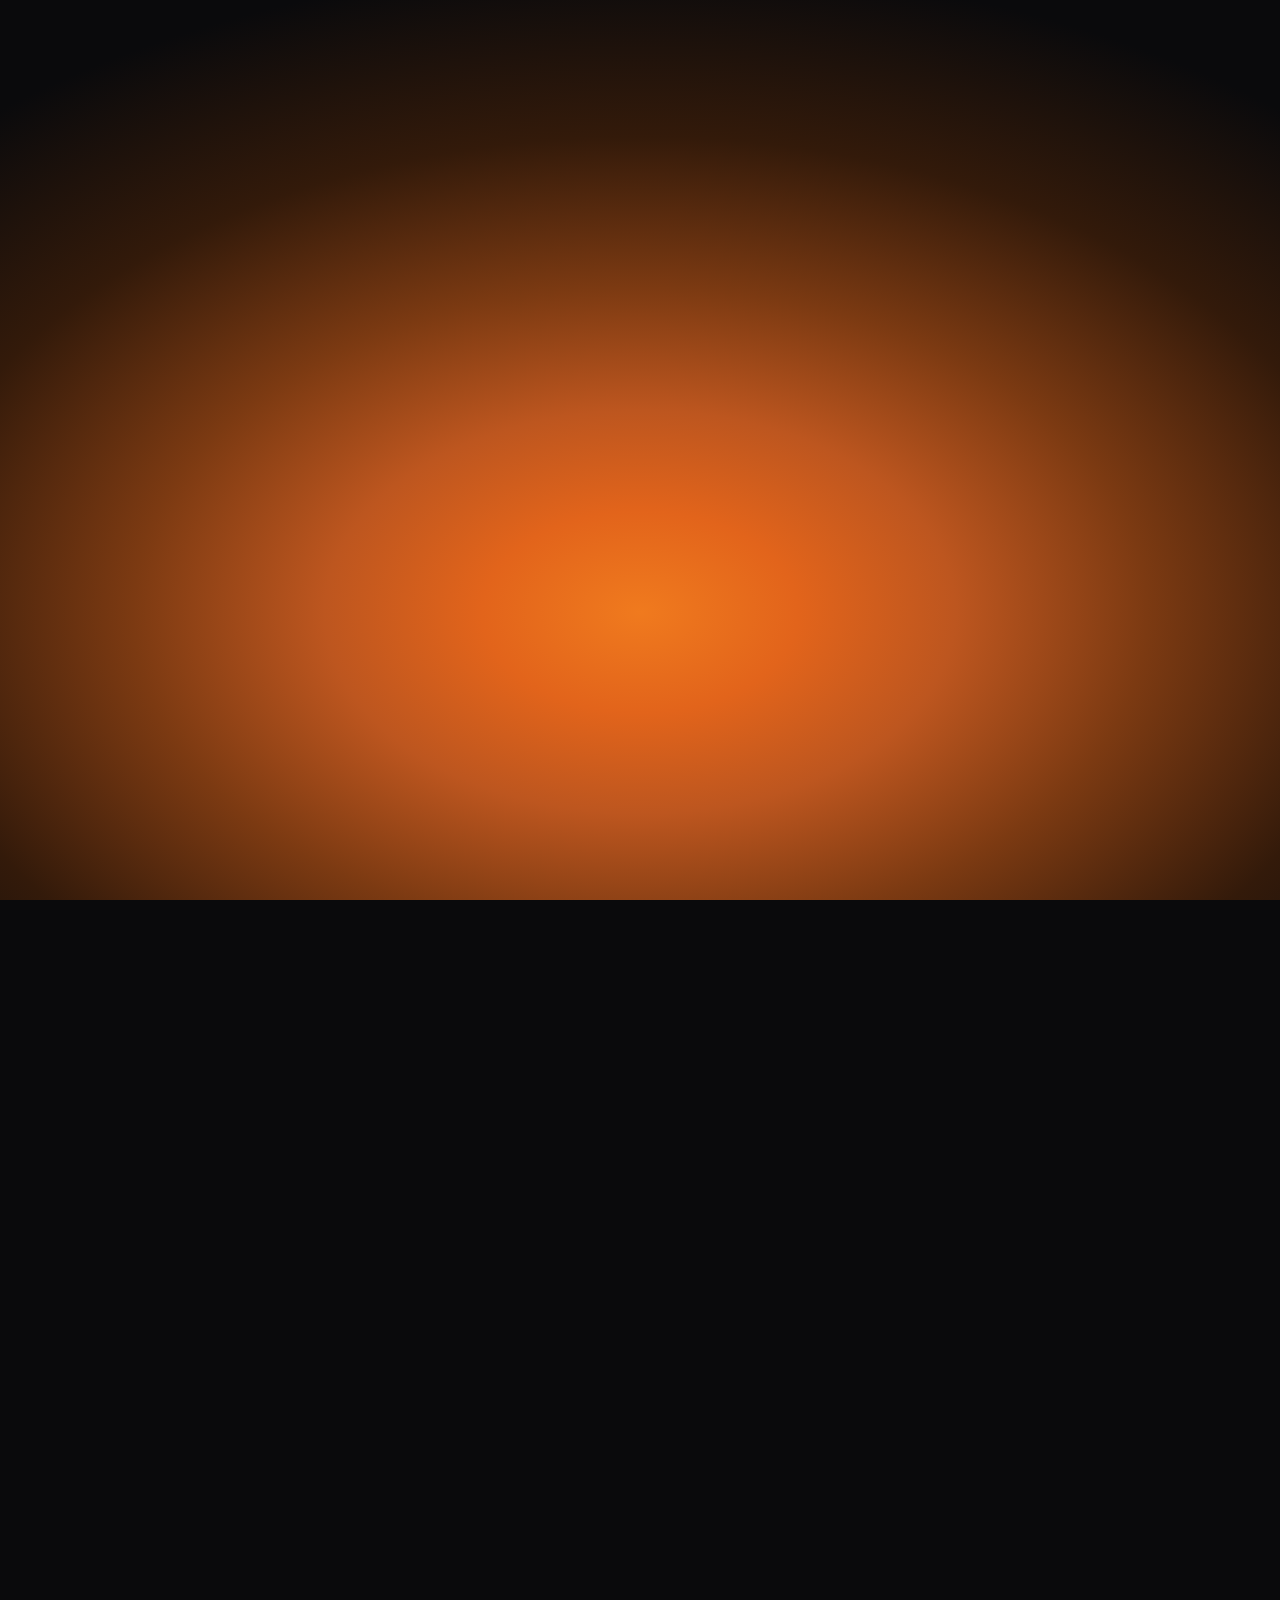
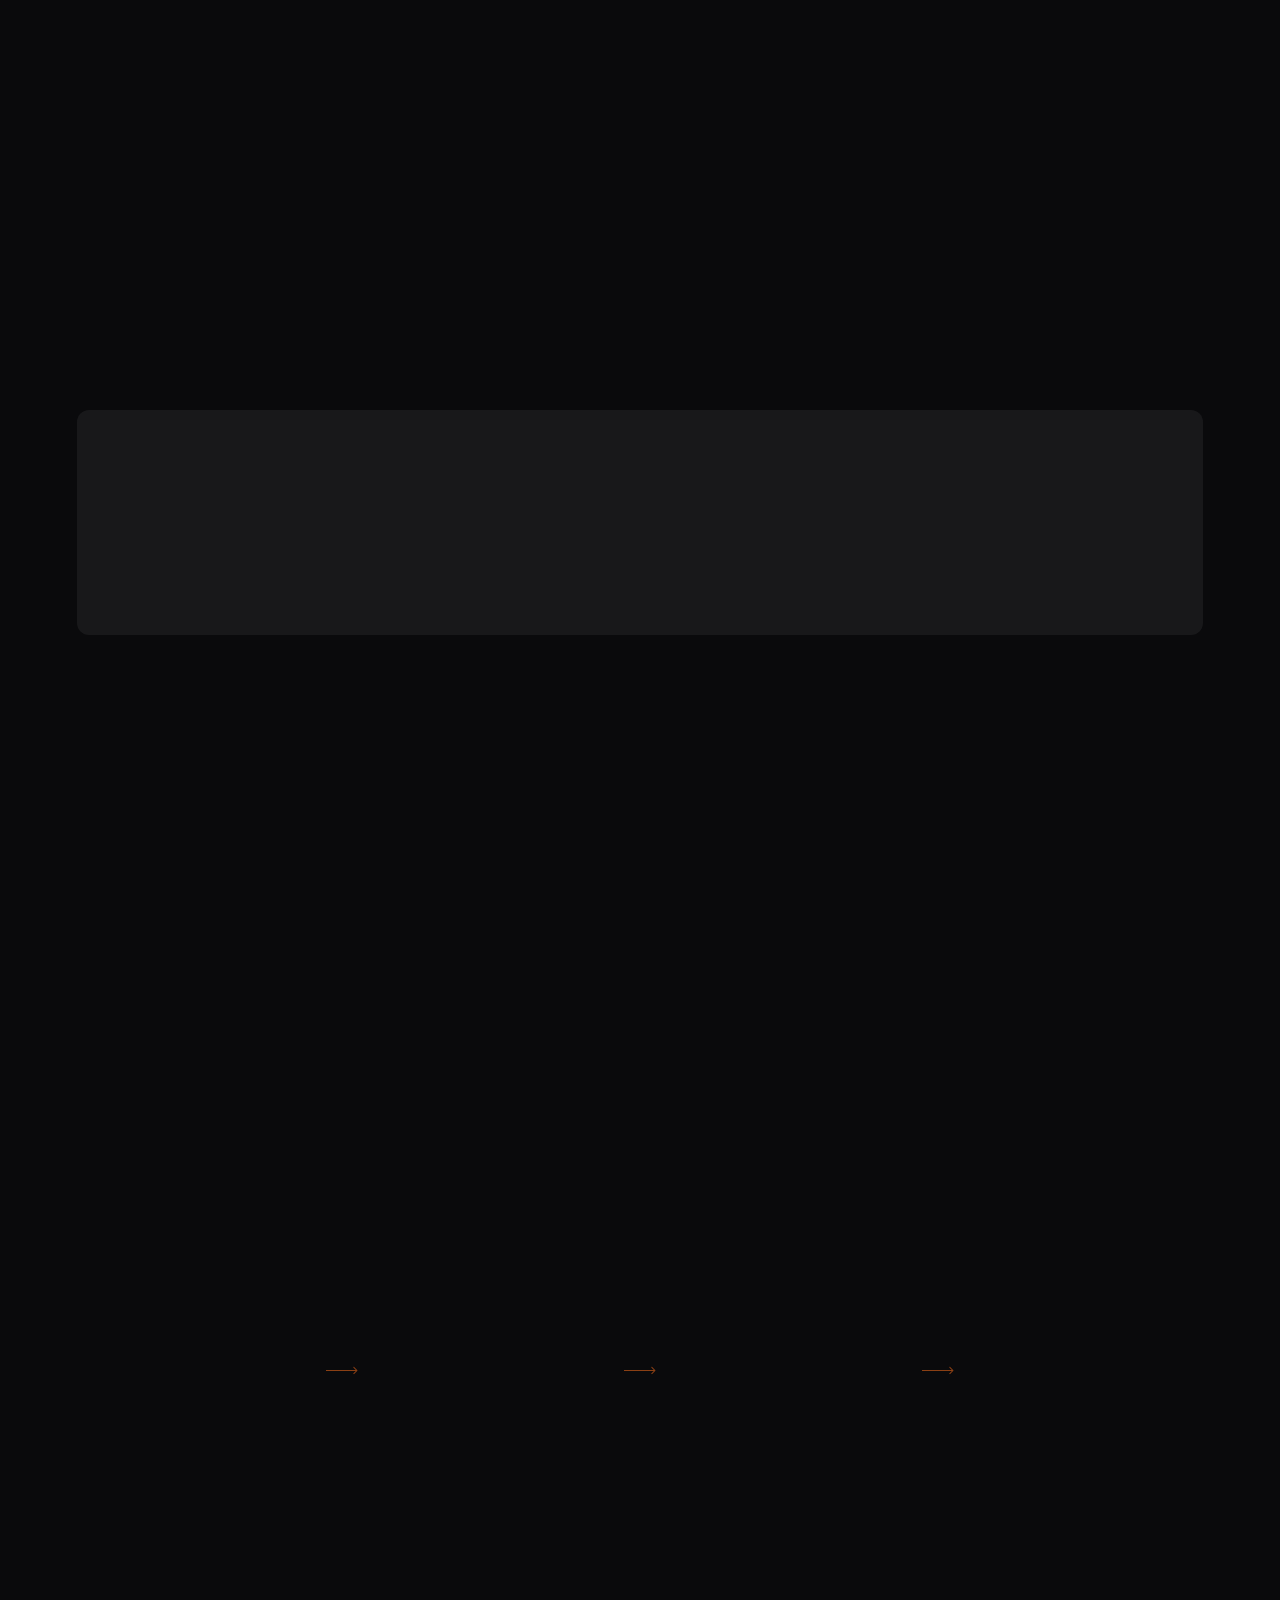
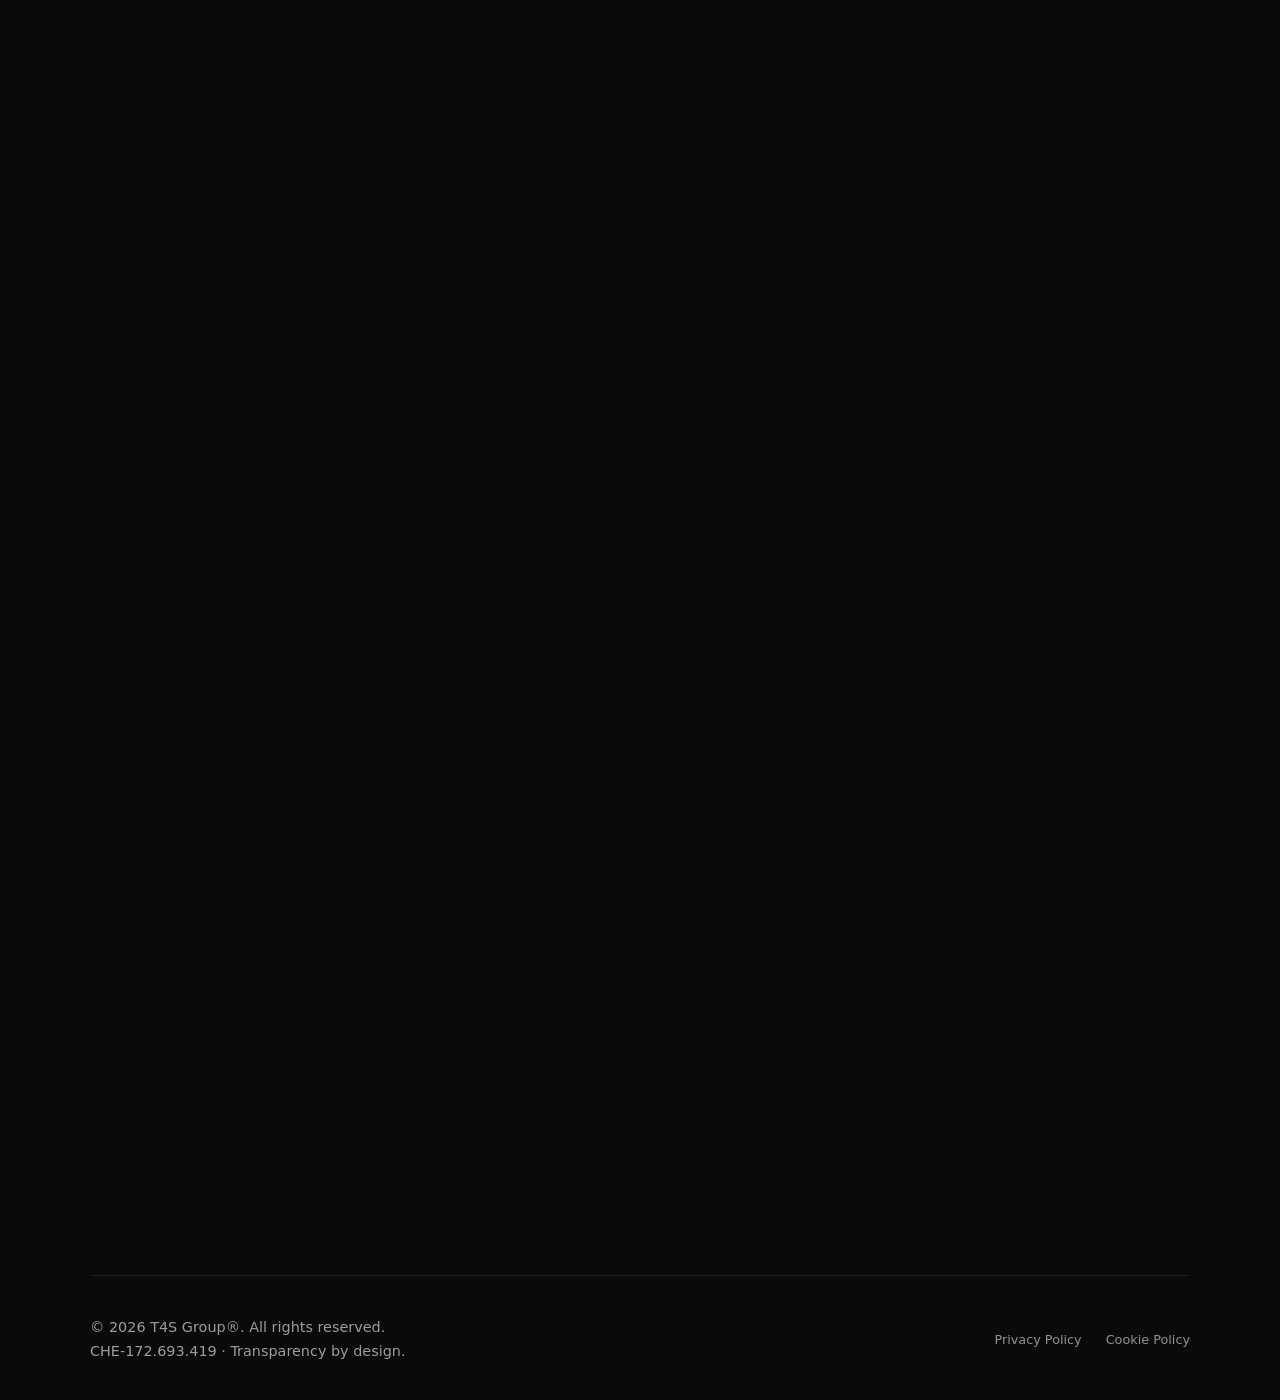
==== commit 3d707fbd: "Torna la homepage di prima del redesign, con il modulo su Brevo (21/11/2026) La homepage torna quell" ====
--- a/index.html
+++ b/index.html
@@ -1,1465 +1,15 @@
-<!doctype html>
-<html lang="it">
-<head>
-<meta charset="utf-8">
-<meta name="viewport" content="width=device-width, initial-scale=1">
-<title>T4S Group® · Swiss Technology, Real Business Results</title>
-<meta name="description" content="T4S Group costruisce l’infrastruttura digitale delle imprese svizzere. Cloud, AI, sicurezza e dati — un solo team senior, output verificabili.">
-<link rel="canonical" href="https://www.t4sgroup.com/">
-<link rel="icon" href="/favicon-round.ico" sizes="any">
-<link rel="icon" type="image/png" href="/favicon-round.png">
-<link rel="apple-touch-icon" href="/apple-touch-round.png">
-<meta name="theme-color" content="#000000">
-<meta property="og:type" content="website">
-<meta property="og:site_name" content="T4S Group">
-<meta property="og:locale" content="it_CH">
-<meta property="og:url" content="https://www.t4sgroup.com/">
-<meta property="og:title" content="T4S Group® · Swiss Technology, Real Business Results">
-<meta property="og:description" content="T4S Group costruisce l’infrastruttura digitale delle imprese svizzere. Cloud, AI, sicurezza e dati — un solo team senior, output verificabili.">
-<meta property="og:image" content="https://www.t4sgroup.com/img/anteprima-link.jpg">
-<meta property="og:image:width" content="1200">
-<meta property="og:image:height" content="630">
-<meta name="twitter:card" content="summary_large_image">
-<style>
-/* Inter: gli stessi file che usa già il sito (font variabile, nessuna richiesta a Google) */
-@font-face { font-family: Inter; font-style: normal; font-weight: 100 900; font-display: swap; src: url(/_next/static/media/e4af272ccee01ff0-s.p.woff2) format("woff2"); unicode-range: u+00??, u+0131, u+0152-0153, u+02bb-02bc, u+02c6, u+02da, u+02dc, u+0304, u+0308, u+0329, u+2000-206f, u+20ac, u+2122, u+2191, u+2193, u+2212, u+2215, u+feff, u+fffd; }
-@font-face { font-family: Inter; font-style: normal; font-weight: 100 900; font-display: swap; src: url(/_next/static/media/8e9860b6e62d6359-s.woff2) format("woff2"); unicode-range: u+0100-02ba, u+02bd-02c5, u+02c7-02cc, u+02ce-02d7, u+02dd-02ff, u+0304, u+0308, u+0329, u+1d00-1dbf, u+1e00-1e9f, u+1ef2-1eff, u+2020, u+20a0-20ab, u+20ad-20c0, u+2113, u+2c60-2c7f, u+a720-a7ff; }
-
-:root {
-  --bg: #000; --fg: #fff; --fg-70: rgba(255,255,255,.7); --fg-60: rgba(255,255,255,.6); --fg-50: rgba(255,255,255,.5);
-  --line: rgba(255,255,255,.15); --line-10: rgba(255,255,255,.1);
-  --accent: #e2641b; --accent-2: #e8742f; --glow: #925532; --brown: #60361e; --brown-2: #5e351d;
-}
-* { box-sizing: border-box; margin: 0; padding: 0; }
-html { background: var(--bg); }
-body { font-family: Inter, -apple-system, BlinkMacSystemFont, "Segoe UI", sans-serif; color: var(--fg); background: var(--bg); overflow-x: clip; -webkit-font-smoothing: antialiased; }
-a { color: inherit; text-decoration: none; }
-svg.i { width: 16px; height: 16px; flex: none; fill: none; stroke: currentColor; stroke-width: 1.6; stroke-linecap: round; stroke-linejoin: round; }
-.container { width: min(1100px, 100% - 30px); margin: 0 auto; }
-.h2 { font-weight: 500; font-size: 56px; line-height: 65px; letter-spacing: -.015em; }
-
-/* NAV */
-.nav { border-bottom: 1px solid var(--line); position: relative; z-index: 5; background: #000; }
-.nav-in { height: 68px; display: flex; align-items: center; justify-content: center; gap: 74px; }
-.nav-logo img { width: 38px; height: 38px; display: block; }
-.menu { display: flex; align-items: center; gap: 30px; padding: 8px 40px; border: 1px solid var(--line); border-radius: 60px; font-size: 13px; line-height: 26px; color: var(--fg-60); }
-.menu a { display: inline-flex; align-items: center; gap: 3px; transition: color .2s; }
-.menu a:hover { color: #fff; }
-.menu svg.i { width: 14px; height: 14px; }
-.btn-glass-wrap { padding: 6px; border: 1px solid var(--line); border-radius: 12px; display: inline-flex; }
-.btn-glass { padding: 2px 15px; border-radius: 8px; background: rgba(226,100,27,.4); border: 1px solid var(--line); box-shadow: inset 0 0 6px rgba(255,255,255,.25); backdrop-filter: blur(14px); font-size: 14px; line-height: 26px; }
-.burger { display: none; width: 32px; height: 32px; color: #fff; background: none; border: 0; }
-.burger svg.i { width: 24px; height: 24px; margin: 4px; }
-.burger .x, .menu-aperto .burger .tre { display: none; } .menu-aperto .burger .x { display: block; }
-.menu-tel { display: none; position: absolute; left: 0; right: 0; top: 100%; height: calc(100vh - 68px); height: calc(100dvh - 68px); padding: 24px 20px 40px; background: #000; overflow-y: auto; }
-.menu-aperto .menu-tel { display: block; animation: menu-giu .3s cubic-bezier(.2,.7,.2,1); }
-@keyframes menu-giu { from { clip-path: inset(0 0 100% 0); } to { clip-path: inset(0 0 0 0); } }
-.menu-tel a.voce { display: block; padding: 13px 0; border-bottom: 1px solid var(--line); font-weight: 500; font-size: 24px; line-height: 38px; letter-spacing: -.015em; }
-.menu-tel .social { margin-top: 40px; }
-html.menu-aperto { overflow: hidden; }
-@media (min-width: 781px) { .menu-tel { display: none !important; } html.menu-aperto { overflow: visible; } }
-@media (prefers-reduced-motion: reduce) { .menu-aperto .menu-tel { animation: none; } }
-
-/* HERO */
-main, footer { overflow-x: clip; }
-.hero { position: relative; height: 760px; overflow: hidden; background: #000; }
-.blob { position: absolute; border-radius: 50%; background: var(--glow); left: 50%; transform: translateX(-50%); pointer-events: none; }
-.b1 { top: 280px; width: 825px; height: 825px; filter: blur(267px); }
-.b2 { top: 408px; width: 569px; height: 569px; filter: blur(112px); }
-.ring { position: absolute; left: 50%; transform: translateX(-50%); border-radius: 50%; border: 1px solid #fff; pointer-events: none; }
-.dot-ring { position: absolute; left: calc(50% - 349px); top: 311px; width: 22px; height: 22px; border-radius: 50%; border: 1px solid rgba(255,255,255,.3); display: grid; place-items: center; }
-.dot-ring::after { content: ""; width: 6px; height: 6px; border-radius: 50%; background: rgba(255,255,255,.6); }
-.hero-in { position: relative; display: flex; flex-direction: column; align-items: flex-start; text-align: left; width: min(1120px, 100% - 80px); margin: 0 auto; padding: 135px 0 0 20px; }
-.badge { display: inline-flex; align-items: center; gap: 7px; padding: 8px 14px; background: #000; border: 1px solid var(--line); border-radius: 50px; color: var(--accent-2); font-size: 16px; line-height: 26px; }
-.badge b { display: inline-grid; place-items: center; height: 18px; padding: 0 5px; border-radius: 40px; background: var(--accent-2); color: #000; font-size: 10px; font-weight: 700; line-height: 17px; }
-.h1 { margin-top: 55px; width: min(760px, 100%); font-weight: 500; font-size: 82px; line-height: 84px; letter-spacing: -.051em;
-  perspective: 900px; }
-.h1 .riga { display: inline-block; padding-bottom: .14em; margin-bottom: -.14em; transform-origin: 50% 100%; backface-visibility: hidden; -webkit-background-clip: text; background-clip: text; color: transparent; }
-.h1 .riga:first-child { background-image: linear-gradient(#fff 70%, #f3e7df); }
-.h1 .riga:last-child { background-image: linear-gradient(#efe0d6, #c89679); }
-.lead { margin-top: 16px; width: min(520px, 100%); font-size: 20px; line-height: 31px; }
-.btn-white { display: inline-flex; align-items: center; gap: 8px; padding: 5px 15px; border-radius: 8px; background: #fff; color: #000; font-weight: 500; font-size: 15px; line-height: 31px; letter-spacing: -.01em; transition: transform .2s; }
-.btn-white:hover { transform: translateY(-1px); }
-.app { position: relative; width: min(1120px, 100% - 80px); margin: 0 auto; padding: 11px; border-radius: 10px; border: 1px solid var(--line-10);
-  background: linear-gradient(#160d08, rgba(26,15,10,0) 48%, #130b07); box-shadow: 0 -19px 70px rgba(226,100,27,.4), 0 -20px 70px rgba(226,100,27,.25); }
-.app .fitbox { height: 793px; }
-.shade { position: absolute; left: 0; right: 0; bottom: 0; height: 200px; background: linear-gradient(rgba(0,0,0,0), #080402); pointer-events: none; }
-
-/* DASHBOARD: stessa struttura della schermata del kit, contenuti T4S. Misure sul riquadro 1098×793. */
-.fitbox { position: relative; overflow: hidden; }
-.dash { width: 1098px; height: 793px; transform-origin: 0 0; display: grid; grid-template-columns: 251px 1fr; background: #000; border: 1px solid var(--line-10); border-radius: 8px; overflow: hidden; text-align: left; font-size: 14px; color: #fff; }
-.d-side { border-right: 1px solid var(--line-10); padding: 14px 13px; }
-.d-dots { display: flex; gap: 6px; }
-.d-dots i { width: 11px; height: 11px; border-radius: 50%; background: #ff5f57; }
-.d-dots i:nth-child(2) { background: #febc2e; } .d-dots i:nth-child(3) { background: #28c840; }
-.dash { position: relative; }
-.dash::after { content: ""; position: absolute; inset: 0; pointer-events: none; border-radius: 8px;
-  background: linear-gradient(rgba(146,85,50,.22), rgba(146,85,50,.06) 35%, rgba(0,0,0,0) 70%); box-shadow: inset 0 1px 0 rgba(246,178,120,.25); }
-.d-big small.up { color: #4ade80; } .d-big small.down { color: #f87171; }
-.d-av { background: linear-gradient(135deg, #f6b278, #e2641b); }
-.d-tag { margin-left: 8px; padding: 1px 7px; border-radius: 20px; border: 1px solid rgba(232,116,47,.5); color: var(--accent-2); font-size: 11px; vertical-align: 2px; }
-.d-side nav { margin-top: 61px; display: grid; gap: 1px; }
-.d-side a { display: flex; align-items: center; gap: 10px; height: 47px; padding: 0 16px; border-radius: 10px; color: var(--fg-60); border: 1px solid transparent; }
-.d-side a { cursor: pointer; transition: color .2s; } .d-side a:hover { color: #fff; }
-.d-side a.on { color: #fff; border-color: var(--line); background: rgba(255,255,255,.03); }
-.d-main { padding: 0 13px 0 14px; display: flex; flex-direction: column; }
-.d-top { height: 90px; display: flex; align-items: center; gap: 12px; border-bottom: 1px solid var(--line-10); }
-.d-top .t { flex: 1; } .d-top b { display: block; font-weight: 500; font-size: 14px; line-height: 20px; }
-.d-top small { color: var(--fg-60); font-size: 13px; display: inline-flex; align-items: center; gap: 4px; }
-.d-top small svg.i { width: 11px; height: 11px; }
-.d-search { width: 201px; height: 35px; border: 1px solid var(--line); border-radius: 8px; display: flex; align-items: center; justify-content: space-between; padding: 0 10px; color: var(--fg-60); }
-.d-search svg.i { width: 14px; height: 14px; }
-.d-av { width: 29px; height: 29px; border-radius: 7px; overflow: hidden; border: 1px solid var(--line); }
-.d-av img { width: 100%; height: 100%; display: block; }
-.d-bar { margin-top: 22px; display: flex; align-items: center; justify-content: space-between; }
-.d-pill { height: 38px; display: inline-flex; align-items: center; gap: 8px; padding: 0 11px; border: 1px solid var(--line); border-radius: 8px; }
-.d-pill svg.i { width: 14px; height: 14px; }
-.d-demo { margin-left: 10px; color: var(--fg-50); font-size: 11px; letter-spacing: .06em; text-transform: uppercase; }
-.d-gear { width: 32px; height: 32px; border: 1px solid var(--line); border-radius: 8px; display: grid; place-items: center; }
-.d-gear svg.i { width: 15px; height: 15px; }
-.d-cards { margin-top: 21px; display: grid; grid-template-columns: 1fr 1fr; gap: 10px; }
-.d-card { position: relative; height: 345px; border: 1px solid var(--line); border-radius: 10px; padding: 22px 17px; overflow: hidden; }
-.d-card.wide { margin-top: 22px; height: 320px; }
-.d-card h5 { display: flex; justify-content: space-between; font-weight: 400; color: var(--fg-60); font-size: 14px; }
-.d-card h5 svg.i { width: 15px; height: 15px; color: #fff; }
-.d-big { margin-top: 6px; font-size: 32px; font-weight: 600; letter-spacing: -.02em; }
-.d-big small { font-size: 13px; font-weight: 400; color: var(--fg-60); margin-left: 4px; letter-spacing: 0; }
-.d-card svg.ch { position: absolute; left: 0; top: 0; width: 100%; height: 100%; }
-.d-tip { position: absolute; left: 213px; top: 131px; min-width: 127px; white-space: nowrap; padding: 8px 9px; border: 1px solid var(--line); border-radius: 8px; background: rgba(0,0,0,.6); font-size: 13px; }
-.d-tip span { color: var(--fg-60); display: block; }
-.d-tip div { display: flex; justify-content: space-between; margin-top: 7px; }
-.d-tip div i { display: inline-block; width: 8px; height: 8px; border-radius: 50%; background: #fff; margin-right: 5px; }
-.d-list h6 { margin-top: 26px; font-weight: 500; font-size: 14px; }
-.d-list li { list-style: none; display: flex; align-items: center; gap: 6px; height: 27.7px; color: var(--fg-60); }
-.d-list li::before { content: ""; width: 9px; height: 9px; border-radius: 50%; border: 1px solid var(--fg-60); box-shadow: inset 0 0 0 2px #000, inset 0 0 0 5px var(--fg-60); }
-.d-axis { position: absolute; left: 17px; right: 17px; font-size: 12px; color: var(--fg-60); display: flex; align-items: center; gap: 10px; }
-.d-axis::after { content: ""; flex: 1; height: 1px; background: rgba(255,255,255,.12); }
-
-/* PIATTAFORME */
-/* piattaforme in fondo all'hero, come la fila "Trusted by" dell'esempio */
-.piattaforme { position: absolute; z-index: 2; left: 0; right: 0; bottom: 50px; width: min(1120px, 100% - 80px); margin: 0 auto; padding-left: 20px; display: flex; align-items: center; gap: 54px; }
-.piattaforme p { width: 190px; flex: none; color: var(--fg-70); font-size: 14px; line-height: 22px; }
-.piattaforme .nomi { display: flex; flex-wrap: wrap; align-items: center; gap: 12px 44px; }
-.piattaforme .nomi span { display: inline-flex; align-items: center; gap: 8px; font-weight: 700; font-size: 20px; letter-spacing: -.02em; }
-.piattaforme .nomi img { height: 22px; width: auto; display: block; }
-/* dopo l'hero: titolo, dashboard e sei punti (come la sezione dopo l'hero nell'esempio) */
-.flusso { padding: 80px 0 90px; display: flex; flex-direction: column; align-items: center; gap: 60px; }
-/* CRM su misura, come lavoriamo (frame Figma "Come lavoriamo"): una linea verticale che si riempie di luce mentre
-   si scende; i punti si accendono con la stessa onda del percorso dei passi. Senza animazioni è tutto acceso */
-.filo { position: relative; width: min(1045px, 100% - 30px); }
-.nodo { position: relative; height: 118px; } .nodo:last-of-type { height: 60px; }
-.filo-base, .filo-luce, .filo-testa { position: absolute; left: 50%; }
-.filo-base { top: 20px; bottom: 40px; width: 1.5px; margin-left: -.75px; background: rgba(255,255,255,.12); }
-.filo-luce, .filo-testa { display: none; }
-.nodo .punto { position: absolute; left: 50%; top: 13px; width: 14px; height: 14px; margin-left: -7px; border-radius: 50%; background: #e2641b; border: 1.5px solid rgba(255,205,155,.9); transition: background .5s, border-color .5s, box-shadow .6s; }
-.nodo .testo { position: absolute; top: 7px; width: min(380px, 50% - 40px); transition: transform .7s cubic-bezier(.2,.7,.2,1); }
-.nodo.sx .testo { right: calc(50% + 40px); text-align: right; } .nodo.dx .testo { left: calc(50% + 40px); }
-.nodo b { display: block; font-size: 20px; line-height: 26px; font-weight: 500; transition: color .5s; }
-.nodo p { margin-top: 4px; font-size: 15px; line-height: 22px; color: rgba(255,255,255,.65); transition: color .5s; }
-.filo-on .nodo .punto { background: #141110; border-color: rgba(255,255,255,.25); }
-.filo-on .nodo .testo { transform: translateY(8px); } .filo-on .nodo b { color: rgba(255,255,255,.3); } .filo-on .nodo p { color: rgba(255,255,255,.2); }
-.filo-on .nodo.accesa .punto { background: #e2641b; border-color: rgba(255,205,155,.9); box-shadow: 0 0 22px 6px rgba(226,100,27,.45); }
-.filo-on .filo-luce { display: block; top: 20px; width: 2.5px; margin-left: -1.25px; height: calc(100% - 60px); transform: scaleY(var(--k, 0)); transform-origin: 50% 0; will-change: transform; border-radius: 2px; background: linear-gradient(rgba(226,100,27,0), #e2641b 60px); box-shadow: 0 0 10px rgba(226,100,27,.9), 0 0 28px rgba(226,100,27,.5); }
-.filo-on .filo-testa { display: block; top: 20px; transform: translateY(var(--h, 0px)); will-change: transform; width: 10px; height: 10px; margin: -5px 0 0 -5px; border-radius: 50%; background: #fff3e0; box-shadow: 0 0 12px 2px #f69a4c, 0 0 36px rgba(226,100,27,.7); }
-.filo-on .nodo.accesa .punto::after { content: ""; position: absolute; inset: -2px; border-radius: 50%; border: 2px solid #e2641b; animation: pc-onda 1s ease-out forwards; }
-.filo-on .nodo.accesa .testo { transform: none; } .filo-on .nodo.accesa b { color: #fff; } .filo-on .nodo.accesa p { color: rgba(255,255,255,.65); }
-/* i sei passi (frame Figma "Passi"): una curva a serpente che attraversa le tappe. Scorrendo, una scia di luce
-   percorre la curva e accende le tappe una dopo l'altra. Senza animazioni le tappe restano in una griglia semplice */
-.passi { width: 100%; }
-.passi-palco { width: min(1100px, 100% - 30px); margin: 0 auto; }
-.percorso { display: grid; grid-template-columns: repeat(3, 1fr); gap: 32px 24px; }
-.pc-svg { display: none; }
-.tappa .punto { display: none; }
-.tappa b { display: block; font-size: 20px; line-height: 26px; font-weight: 500; }
-.tappa p { margin-top: 4px; font-size: 15px; line-height: 22px; color: rgba(255,255,255,.65); }
-.passi-on .passi-palco { position: sticky; top: 0; width: 100%; height: 100vh; display: flex; flex-direction: column; justify-content: center; overflow: hidden; }
-.passi-on .passi-binario { width: max-content; padding: 0 max(15px, (100% - 1100px) / 2); will-change: transform; }
-.passi-on .percorso { display: block; position: relative; }
-.passi-on .pc-svg { display: block; position: absolute; inset: 0; overflow: visible; }
-.pc-svg path { fill: none; stroke-linecap: round; }
-.pc-pista { stroke: rgba(255,255,255,.12); stroke-width: 1.5; } .pc-luce { stroke: #e2641b; stroke-width: 2.5; } .pc-alone { stroke: #e2641b; stroke-width: 9; opacity: .55; }
-.pc-testa { fill: #fff3e0; } .pc-testa-alone { fill: url(#pc-testa-sfuma); }
-@media (max-width: 860px), (hover: none) { .pc-alone { filter: none; stroke-width: 8; opacity: .28; } }
-.passi-on .tappa { position: absolute; width: 0; height: 0; }
-.passi-on .tappa .punto { display: block; position: absolute; left: -7px; top: -7px; width: 14px; height: 14px; border-radius: 50%; background: #141110; border: 1.5px solid rgba(255,255,255,.25); transition: background .5s, border-color .5s, box-shadow .6s; }
-.passi-on .tappa .testo { position: absolute; left: -7px; width: var(--tw, 250px); transform: translateY(8px); transition: transform .7s cubic-bezier(.2,.7,.2,1); }
-.passi-on .tappa.su .testo { bottom: 30px; } .passi-on .tappa.giu .testo { top: 30px; }
-.passi-on .tappa b { color: rgba(255,255,255,.3); transition: color .5s; } .passi-on .tappa p { color: rgba(255,255,255,.2); transition: color .5s; }
-.passi-on .tappa.accesa .punto { background: #e2641b; border-color: rgba(255,205,155,.9); box-shadow: 0 0 22px 6px rgba(226,100,27,.45); }
-.passi-on .tappa.accesa .punto::after { content: ""; position: absolute; inset: -2px; border-radius: 50%; border: 2px solid #e2641b; animation: pc-onda 1s ease-out forwards; }
-@keyframes pc-onda { from { transform: scale(1); opacity: .9; } to { transform: scale(5); opacity: 0; } }
-.passi-on .tappa.accesa .testo { transform: none; } .passi-on .tappa.accesa b { color: #fff; } .passi-on .tappa.accesa p { color: rgba(255,255,255,.65); }
-/* immagine del CRM disegnata in Figma (pipeline con due notifiche), 1100x529 */
-.visual-crm { width: min(1100px, 100% - 30px); transform-origin: 50% 0; }
-.visual-crm img { display: block; width: 100%; height: auto; }
-
-/* SAAS (sezione "Features" della pagina Example 2 del kit) */
-.saas { padding: 50px 0 33px; display: flex; flex-direction: column; align-items: center; gap: 80px; }
-.saas-head { display: flex; flex-direction: column; align-items: center; gap: 22px; text-align: center; width: min(553px, 100% - 30px); }
-.pill-badge { padding: 8px 14px; background: #000; border: 1px solid var(--line); border-radius: 50px; color: var(--fg-70); font-size: 16px; line-height: 26px; }
-.saas-head h2 { font-weight: 500; font-size: 32px; line-height: 38px; }
-.saas-app { width: min(1091px, 100% - 30px); padding: 11px; border-radius: 10px; border: 1px solid var(--line-10);
-  background: linear-gradient(#160d08, rgba(26,15,10,0) 48%, #130b07); box-shadow: 0 -30px 70px rgba(226,100,27,.25); }
-.saas-app .fitbox { height: 773px; }
-
-/* CRM d'esempio, misure sul riquadro 1070×773 disegnato in Figma */
-.crm { position: relative; width: 1070px; height: 773px; transform-origin: 0 0; display: grid; grid-template-columns: 240px 1fr; background: #000; border: 1px solid var(--line-10); border-radius: 8px; overflow: hidden; text-align: left; font-size: 14px; }
-.crm::after { content: ""; position: absolute; inset: 0; pointer-events: none; background: linear-gradient(rgba(146,85,50,.22), rgba(0,0,0,0) 70%); }
-.c-side { border-right: 1px solid var(--line-10); padding: 14px 13px; display: flex; flex-direction: column; gap: 1px; }
-.c-side .d-dots { margin-bottom: 52px; }
-.c-side a { display: flex; align-items: center; gap: 10px; height: 47px; padding: 0 16px; border-radius: 10px; color: var(--fg-60); border: 1px solid transparent; }
-.c-side a::before { content: ""; width: 11px; height: 11px; border: 1.4px solid currentColor; border-radius: 3px; }
-.c-side a.on { color: #fff; border-color: var(--line); background: rgba(255,255,255,.03); }
-.c-main { padding: 0 16px 16px; display: flex; flex-direction: column; gap: 18px; min-width: 0; }
-.c-top { height: 90px; flex: none; display: flex; align-items: center; gap: 12px; border-bottom: 1px solid var(--line-10); }
-.c-top .t { flex: 1; } .c-top b { display: block; font-weight: 500; } .c-top small { color: var(--fg-60); font-size: 13px; }
-.c-search { width: 200px; height: 35px; padding: 0 10px; display: flex; align-items: center; border: 1px solid var(--line); border-radius: 8px; color: var(--fg-60); }
-.c-new { padding: 8px 14px; border-radius: 8px; background: var(--accent); font-size: 13px; font-weight: 500; }
-.c-bar { display: flex; align-items: center; gap: 10px; }
-.c-bar .d-pill { height: auto; padding: 9px 11px; }
-.c-bar small { color: var(--fg-50); font-size: 11px; flex: 1; }
-.c-bar span.tot { color: var(--fg-60); font-size: 13px; } .c-bar b { font-size: 15px; font-weight: 600; }
-.board { display: grid; grid-template-columns: repeat(5, 1fr); gap: 10px; align-items: start; }
-.c-col { display: flex; flex-direction: column; gap: 8px; min-width: 0; }
-.c-col h6 { display: flex; align-items: center; gap: 6px; font-weight: 400; font-size: 13px; color: var(--fg-60); }
-.c-col h6 i { font-style: normal; font-size: 11px; font-weight: 500; color: var(--fg-70); background: rgba(255,255,255,.08); border-radius: 10px; padding: 1px 6px; }
-.c-col > b { font-size: 15px; font-weight: 600; }
-.c-card { padding: 12px; border-radius: 10px; border: 1px solid rgba(255,255,255,.12); background: linear-gradient(rgba(146,85,50,.12), rgba(0,0,0,0)); display: flex; flex-direction: column; gap: 6px; }
-.c-card.sel { border-color: rgba(226,100,27,.9); background: linear-gradient(rgba(146,85,50,.28), rgba(0,0,0,0)); }
-.c-card b { font-weight: 500; white-space: nowrap; overflow: hidden; text-overflow: ellipsis; }
-.c-card span { color: rgba(255,255,255,.75); font-size: 13px; }
-.c-card small { display: flex; align-items: center; gap: 7px; color: var(--fg-60); font-size: 12px; white-space: nowrap; }
-.c-card small i { flex: none; width: 20px; height: 20px; border-radius: 50%; background: linear-gradient(90deg, #f6b278, #e2641b); color: #000; font-style: normal; font-size: 8px; font-weight: 700; display: grid; place-items: center; }
-.panels2 { flex: 1; display: grid; grid-template-columns: 1fr 1fr; gap: 10px; min-height: 0; }
-.panel2 { border: 1px solid rgba(255,255,255,.12); border-radius: 10px; padding: 16px; display: flex; flex-direction: column; gap: 12px; }
-.panel2 > span { color: var(--fg-60); font-size: 13px; }
-.act { display: flex; align-items: center; gap: 10px; font-size: 13px; color: var(--fg-60); }
-.act::before { content: ""; width: 10px; height: 10px; border-radius: 50%; border: 1.2px solid rgba(255,255,255,.5); }
-.act.done::before { background: var(--accent); border-color: var(--accent); }
-.act b { color: rgba(255,255,255,.85); font-weight: 500; }
-.bars2 { flex: 1; display: grid; grid-template-columns: repeat(4, 1fr); gap: 14px; align-items: end; }
-.bars2 div { display: flex; flex-direction: column; align-items: center; gap: 6px; font-size: 11px; color: var(--fg-50); }
-.bars2 div::before { content: ""; width: 100%; height: var(--h); border-radius: 4px; background: linear-gradient(rgba(226,100,27,.55), rgba(226,100,27,.15)); }
-.bars2 div.top::before { background: linear-gradient(#f6b278, rgba(226,100,27,.15)); }
-
-/* logo T4S senza cerchio */
-.nav-logo img { width: auto; height: 30px; }
-.eyebrow { display: inline-flex; align-items: center; gap: 8px; color: var(--fg-60); font-size: 15px; line-height: 24px; }
-.eyebrow svg { width: 14px; height: 14px; border-radius: 2px; }
-.d-av img { object-fit: contain; padding: 4px; background: #000; }
-
-/* BENTO */
-.bento { padding: 80px 0; }
-.bento h2 { width: min(553px, 100%); margin: 0 auto 31px; text-align: center; font-weight: 500; font-size: 32px; line-height: 38px; }
-/* TITOLI: ognuno ha il suo segno, disegnato mentre si scorre (--k da 0 a 1) */
-.evidenzia { background: linear-gradient(rgba(226,100,27,.4), rgba(226,100,27,.4)) no-repeat 0 88% / calc(var(--k, 1) * 100%) .42em; }
-.parola { opacity: calc(.16 + .84 * var(--w, 1)); }
-.grid { display: grid; grid-template-columns: 346px 1fr; gap: 10px; }
-.r-bento-2 { grid-template-columns: 1fr 346px; margin-top: 31px; }
-.card { position: relative; height: 400px; border-radius: 10px; overflow: hidden; }
-.card.plain { background: rgba(0,0,0,.06); border: 1px solid var(--line); }
-.card.warm { background: linear-gradient(#000, var(--brown)); }
-.card.warm::after { content: ""; position: absolute; inset: 0; background: linear-gradient(rgba(6,3,1,0), var(--brown-2)); pointer-events: none; }
-.card .txt { position: absolute; left: 40px; bottom: 40px; width: 259px; z-index: 2; }
-.card .txt b { display: block; margin-bottom: 6px; font-weight: 500; font-size: 16px; line-height: 23px; }
-.card .txt span { display: block; color: var(--fg-70); font-size: 16px; line-height: 26px; }
-.card .vis { position: absolute; display: block; }
-.card .shot { position: absolute; left: 55px; top: 46px; border-radius: 8px; border: 1px solid var(--line-10); }
-.traffic { width: 633px; height: 353px; background: #000; border-radius: 8px; padding: 18px 19px; position: relative; overflow: hidden; }
-
-/* T4S CORE */
-.core { background: linear-gradient(#2c1a0f, #030201); border-top: 1px solid var(--line); border-bottom: 1px solid var(--line); padding: 76px 0; }
-.core .h2 { width: min(354px, 100%); }
-.feats { margin-top: 40px; display: grid; grid-template-columns: repeat(3, 322px); justify-content: space-between; row-gap: 40px; }
-.feat b { display: flex; align-items: center; gap: 5px; font-weight: 500; font-size: 16px; line-height: 31px; }
-.feat span { display: block; margin-top: 10px; color: var(--fg-70); font-size: 16px; line-height: 26px; max-width: 290px; }
-
-/* TEAM */
-.team { padding: 78px 0; text-align: center; }
-/* dal T4S Core al team: il palco si ferma in fondo al Core, la pagina va a destra verso il team e poi scende */
-.serpente { overflow-x: clip; }
-.serpente-on .serpente { position: relative; }
-.serpente-on .serpente-palco { position: sticky; top: 0; height: 100vh; overflow: hidden; background: #000; }
-.serpente-on .pannello { position: absolute; left: 0; top: 0; width: 100%; will-change: transform; }
-/* le due pagine alte almeno quanto lo schermo e senza le righe di bordo del Core: nessuna linea durante il passaggio */
-.serpente-on .core { min-height: 100vh; border-top: 0; border-bottom: 0; }
-.serpente-on .team { min-height: 100vh; }
-.p-core { transform-origin: 0 100%; } .p-team { transform-origin: 100% 0; }
-.team p.sub { width: min(433px, 100%); margin: 28px auto 0; font-size: 20px; line-height: 31px; }
-.squadra { width: min(990px, 100%); margin: 40px auto 0; display: grid; grid-template-columns: 380px 1fr; gap: 50px; text-align: left; }
-.citazione { position: relative; overflow: hidden; margin: 0; padding: 40px; display: flex; flex-direction: column; justify-content: space-between; gap: 24px; border-radius: 20px; border: 1px solid rgba(255,255,255,.1); background: linear-gradient(#21140c, #000); }
-.citazione::before { content: ""; position: absolute; left: -70px; top: -90px; width: 260px; height: 200px; border-radius: 50%; background: rgba(226,100,27,.45); filter: blur(90px); }
-@media (hover: none) { .citazione::before { left: -200px; top: -220px; width: 520px; height: 460px; filter: none; background: radial-gradient(closest-side, rgba(226,100,27,.42), rgba(226,100,27,0)); } }
-.citazione > * { position: relative; }
-.citazione blockquote { margin: 0; font-weight: 500; font-size: 23px; line-height: 34px; }
-.citazione figcaption { font-size: 16px; line-height: 26px; }
-.citazione figcaption small { display: block; color: var(--fg-70); font-size: 14px; }
-.ruoli { list-style: none; margin: 0; padding: 0; }
-.ruoli li { position: relative; display: grid; grid-template-columns: 230px 1fr; gap: 24px; padding: 19px 0; }
-.ruoli li::before, .ruoli li:last-child::after { content: ""; position: absolute; left: 0; right: 0; top: 0; height: 1px; background: rgba(255,255,255,.14); transform-origin: left; }
-.ruoli li:last-child::after { top: auto; bottom: 0; }
-.ruoli b { font-weight: 500; font-size: 16px; line-height: 26px; }
-.ruoli span { font-size: 14px; line-height: 22px; padding-top: 2px; color: rgba(255,255,255,.6); }
-
-/* CTA */
-.cta { padding: 16px 0 69px; }
-.cta-card { position: relative; height: 473px; border-radius: 10px; overflow: hidden; display: flex; flex-direction: column; align-items: center; justify-content: center; text-align: center; }
-.cta-card > * { position: relative; z-index: 1; }
-.cta-card .h2 { width: min(640px, 100%); line-height: 62px; }
-.cta-sub { margin-top: 16px; width: min(540px, 100% - 40px); color: rgba(255,255,255,.7); font-size: 18px; line-height: 28px; }
-.cta-card .small { margin-top: 20px; font-size: 14px; line-height: 22px; } .cta-card .small a { color: rgba(255,255,255,.75); transition: color .2s; } .cta-card .small a:hover { color: #fff; }
-.cta-card { height: auto; padding: 54px 0; }
-.modulo, .grazie { margin-top: 30px; width: min(720px, 100% - 40px); padding: 6px; border: 1px solid var(--line); border-radius: 14px; text-align: left; }
-.modulo-in { padding: 26px; border: 1px solid rgba(255,255,255,.1); border-radius: 10px; background: rgba(12,10,9,.82); }
-.modulo h3, .grazie b { display: block; text-align: center; font-weight: 500; font-size: 20px; line-height: 31px; }
-.modulo .campi { margin-top: 32px; display: grid; grid-template-columns: 1fr 1fr; gap: 14px 12px; } .modulo .largo { grid-column: 1 / -1; }
-.modulo label { display: block; margin-bottom: 6px; font-size: 13px; line-height: 20px; color: rgba(255,255,255,.6); }
-.modulo input { display: block; width: 100%; height: 44px; padding: 0 14px; background: rgba(255,255,255,.04); border: 1px solid rgba(255,255,255,.1); border-radius: 8px; outline: none; color: #fff; font: 400 15px/24px Inter, sans-serif; transition: border-color .2s, background .2s; }
-.modulo input:hover { border-color: rgba(255,255,255,.2); } .modulo input:focus { border-color: rgba(255,255,255,.45); background: rgba(255,255,255,.06); }
-.modulo .invio { margin-top: 18px; display: flex; align-items: center; justify-content: space-between; gap: 16px; }
-.modulo .nota { font-size: 13px; line-height: 20px; color: var(--fg-50); }
-.modulo .nota a { text-decoration: underline; text-underline-offset: 2px; transition: color .2s; } .modulo .nota a:hover { color: #fff; }
-.modulo .btn-white { flex: none; padding: 5px 18px; border: 0; cursor: pointer; font-family: inherit; }
-.grazie .modulo-in { padding: 34px 26px; text-align: center; } .grazie p { margin-top: 6px; font-size: 16px; line-height: 26px; color: rgba(255,255,255,.7); }
-.modulo[hidden], .grazie[hidden] { display: none; }
-.small { margin-top: 26px; display: flex; gap: 8px; flex-wrap: wrap; justify-content: center; color: var(--fg-50); font-size: 16px; line-height: 26px; }
-
-/* FOOTER */
-footer { border-top: 1px solid var(--line); }
-.foot { display: flex; justify-content: space-between; gap: 40px; padding: 41px 0 60px; }
-.foot img { width: 138px; height: 38px; object-fit: contain; object-position: left; }
-.cols { display: flex; gap: 60px; flex-wrap: wrap; }
-.marchio { display: flex; flex-direction: column; gap: 22px; }
-[id^="area-"] { scroll-margin-top: 40px; }
-.social { display: flex; gap: 10px; }
-.social a { width: 32px; height: 32px; border-radius: 50%; border: 1px solid rgba(255,255,255,.15); display: grid; place-items: center; transition: border-color .2s, background .2s; }
-.social a:hover { border-color: rgba(255,255,255,.4); background: rgba(255,255,255,.05); }
-.social svg { width: 17px; height: 17px; fill: #fff; }
-.nav-right { display: flex; align-items: center; gap: 14px; }
-@media (max-width: 1000px) { .nav-social { display: none; } }
-.col { display: grid; gap: 20px; align-content: start; font-size: 13px; line-height: 26px; color: var(--fg-60); }
-.col b { color: #fff; font-weight: 500; }
-.col a:hover { color: #fff; }
-
-/* SAAS: esempi che scorrono da soli (le schede sono solo un indicatore) */
-.saas-demo { width: 100%; display: flex; flex-direction: column; align-items: center; gap: 24px; margin-top: -40px; }
-.tabs { display: inline-flex; gap: 4px; padding: 6px; border: 1px solid var(--line); border-radius: 60px; max-width: calc(100% - 30px); overflow: hidden; }
-.tabs span { position: relative; padding: 6px 16px; border-radius: 40px; font-size: 14px; line-height: 22px; color: var(--fg-60); border: 1px solid transparent; white-space: nowrap; overflow: hidden; transition: color .4s, background .4s, border-color .4s; }
-.tabs span.on { color: #fff; background: rgba(255,255,255,.06); border-color: var(--line); }
-.tabs span i { position: absolute; left: 16px; right: 16px; bottom: 3px; height: 2px; border-radius: 2px; background: var(--accent); transform: scaleX(0); transform-origin: left; }
-.tabs span.on i { animation: tabbar var(--dur, 8s) linear forwards; }
-@keyframes tabbar { to { transform: scaleX(1); } }
-.why { width: min(1045px, 100% - 30px); display: grid; grid-template-columns: repeat(3, 1fr); gap: 10px; }
-.why > div { border: 1px solid var(--line); border-radius: 10px; padding: 18px 20px; background: rgba(0,0,0,.06); }
-.why small { display: block; color: var(--fg-50); font-size: 13px; line-height: 20px; }
-.why small.dopo { color: var(--accent-2); }
-.why p { margin-top: 8px; color: rgba(255,255,255,.85); font-size: 16px; line-height: 26px; transition: opacity .35s; }
-.why.swap p { opacity: 0; }
-.c-side nav { display: flex; flex-direction: column; gap: 1px; }
-.c-views { position: relative; flex: 1; min-height: 0; }
-.c-view { position: absolute; inset: 0; display: flex; flex-direction: column; gap: 18px; opacity: 0; transform: translateY(8px); transition: opacity .45s, transform .45s; pointer-events: none; }
-.c-view.on { opacity: 1; transform: none; }
-.crm [data-s] { transition: opacity .3s; }
-.crm.swap [data-s] { opacity: 0; }
-@keyframes pop { from { opacity: 0; transform: translateY(8px) scale(.98); } to { opacity: 1; transform: none; } }
-.c-view.on .anim { animation: pop .5s both; animation-delay: calc(var(--i, 0) * 70ms); }
-.c-card.moving { border-color: var(--accent); box-shadow: 0 0 0 3px rgba(226,100,27,.25); transition: box-shadow .3s; }
-.c-col > b, .c-col h6 i, .kpi b { transition: color .3s; }
-.flash { animation: flash 1.8s ease; }
-@keyframes flash { 0%, 45% { color: #f6b278; } }
-.bars2 div::before { transition: height .8s ease; }
-/* tabella (pratiche, ordini) */
-.kpis { display: grid; grid-template-columns: repeat(3, 1fr); gap: 10px; }
-.kpi { border: 1px solid rgba(255,255,255,.12); border-radius: 10px; padding: 14px 16px; background: linear-gradient(rgba(146,85,50,.12), rgba(0,0,0,0)); }
-.kpi small { display: block; color: var(--fg-60); font-size: 12px; }
-.kpi b { display: block; margin-top: 4px; font-size: 22px; font-weight: 600; }
-.twrap { border: 1px solid rgba(255,255,255,.12); border-radius: 10px; overflow: hidden; }
-.c-table { width: 100%; border-collapse: collapse; font-size: 13px; }
-.c-table th { text-align: left; font-weight: 400; color: var(--fg-50); padding: 10px 12px; border-bottom: 1px solid rgba(255,255,255,.12); }
-.c-table td { padding: 10px 12px; border-bottom: 1px solid rgba(255,255,255,.07); color: rgba(255,255,255,.85); white-space: nowrap; }
-.c-table tr.new td { background: linear-gradient(90deg, rgba(146,85,50,.3), rgba(0,0,0,0)); }
-.own { display: inline-grid; place-items: center; width: 20px; height: 20px; border-radius: 50%; background: linear-gradient(90deg, #f6b278, #e2641b); color: #000; font-size: 8px; font-weight: 700; vertical-align: middle; transition: opacity .3s; }
-.own.vuoto { background: none; border: 1px dashed rgba(255,255,255,.35); }
-.st { display: inline-block; font-size: 11px; padding: 2px 8px; border-radius: 20px; transition: background .4s, color .4s; }
-.st.ok { color: #4ade80; background: rgba(74,222,128,.12); }
-.st.wait { color: #f6b278; background: rgba(226,100,27,.15); }
-.st.late { color: #f87171; background: rgba(248,113,113,.12); }
-/* casella (richieste, ticket) */
-.inbox { flex: 1; min-height: 0; display: grid; grid-template-columns: 1fr 1.1fr; gap: 10px; }
-.in-list { border: 1px solid rgba(255,255,255,.12); border-radius: 10px; overflow: hidden; }
-.in-item { display: grid; grid-template-columns: 1fr auto; gap: 4px 10px; padding: 12px 14px; border-bottom: 1px solid rgba(255,255,255,.08); }
-.in-item.sel { background: linear-gradient(90deg, rgba(146,85,50,.28), rgba(0,0,0,0)); box-shadow: inset 2px 0 0 var(--accent); }
-.in-item b { font-weight: 500; font-size: 14px; } .in-item small { color: var(--fg-60); font-size: 12px; } .in-item em { font-style: normal; color: var(--fg-50); font-size: 12px; text-align: right; }
-.src { display: inline-block; margin-right: 6px; padding: 1px 7px; border: 1px solid var(--line); border-radius: 20px; font-size: 11px; color: var(--fg-60); }
-.in-detail { border: 1px solid rgba(255,255,255,.12); border-radius: 10px; padding: 18px; display: flex; flex-direction: column; gap: 14px; }
-.in-detail h5 { font-weight: 500; font-size: 14px; } .in-detail h5 small { display: block; color: var(--fg-60); font-weight: 400; font-size: 12px; }
-.msg { background: rgba(255,255,255,.04); border: 1px solid var(--line-10); border-radius: 10px; padding: 12px 14px; color: rgba(255,255,255,.85); font-size: 13px; line-height: 20px; }
-.reply { border: 1px solid rgba(226,100,27,.6); background: linear-gradient(rgba(146,85,50,.22), rgba(0,0,0,0)); border-radius: 10px; padding: 12px 14px; font-size: 13px; line-height: 20px; min-height: 110px; }
-.reply .l { display: block; color: #f6b278; font-size: 12px; margin-bottom: 6px; }
-.reply .tx::after { content: "▍"; color: var(--accent); animation: blink 1s steps(1) infinite; }
-.reply.done .tx::after { content: none; }
-@keyframes blink { 50% { opacity: 0; } }
-.slots { display: flex; gap: 8px; margin-top: 10px; } .slots i { font-style: normal; padding: 5px 10px; border: 1px solid var(--line); border-radius: 8px; font-size: 12px; transition: background .3s, border-color .3s; }
-.slots i.on { border-color: var(--accent); background: rgba(226,100,27,.2); }
-.btns { display: flex; gap: 8px; } .btns span { padding: 7px 14px; border-radius: 8px; font-size: 13px; border: 1px solid var(--line); }
-.btns span.p { background: var(--accent); border-color: var(--accent); }
-.hide { opacity: 0; } .show { opacity: 1; transition: opacity .4s; }
-
-/* DASHBOARD DELL'HERO ANIMATA */
-.dash [data-k="c1p"] { stroke-dasharray: 1; stroke-dashoffset: 1; }
-.dash.play [data-k="c1p"] { stroke-dashoffset: 0; transition: stroke-dashoffset 1.4s ease .2s; }
-.dash [data-k="c1a"], .dash [data-k="wa"] { opacity: 0; }
-.dash.play [data-k="c1a"], .dash.play [data-k="wa"] { opacity: 1; transition: opacity .8s ease 1s; }
-.dash [data-k="wp"] { stroke-dasharray: 1; stroke-dashoffset: 1; }
-.dash.play [data-k="wp"] { stroke-dashoffset: 0; transition: stroke-dashoffset 1.6s ease .6s; }
-.dash .d-tip, .dash [data-k="c1c"], .dash [data-k="c1h"], .dash [data-k="c1d"] { opacity: 0; }
-.dash.play .d-tip, .dash.play [data-k="c1c"], .dash.play [data-k="c1h"], .dash.play [data-k="c1d"] { opacity: 1; transition: opacity .4s ease 1.3s; }
-.dash .d-list li { color: rgba(255,255,255,.35); }
-.dash .d-list li::before { transition: box-shadow .3s, border-color .3s; }
-.dash.play .d-list li { color: var(--fg-70); transition: color .3s; transition-delay: calc(var(--i) * 380ms + 500ms); }
-.dash.play .d-list li::before { border-color: var(--accent); box-shadow: inset 0 0 0 2px #000, inset 0 0 0 5px var(--accent); transition-delay: calc(var(--i) * 380ms + 500ms); }
-@media (prefers-reduced-motion: reduce) {
-  .dash *, .c-view, .c-view.on .anim, .tabs span.on i, .why p { animation: none !important; transition: none !important; }
-}
-
-/* CRM con assistente AI (sezione SaaS) */
-.saas .crm .c-main > .board { flex: none; }
-.saas .panels2 .panel2 { gap: 7px; padding: 14px 16px; }
-.p-req .who, .p-req .msg { transition: opacity .5s, transform .5s; }
-.p-req.vuoto .who, .p-req.vuoto .msg { opacity: 0; transform: translateY(6px); }
-.p-req .who { font-weight: 500; }
-.p-ai { border-color: rgba(226,100,27,.6) !important; background: linear-gradient(rgba(146,85,50,.22), rgba(0,0,0,0)); }
-.ai-t { color: #f6b278 !important; font-weight: 500; }
-.ai-stato { font-style: normal; font-weight: 400; color: var(--fg-50); margin-left: 6px; }
-.p-ai.lavora .ai-stato::after { content: ""; animation: punti 1.2s steps(4) infinite; }
-@keyframes punti { 0% { content: ""; } 25% { content: "."; } 50% { content: ".."; } 75% { content: "..."; } }
-.ai-r small { display: block; color: var(--fg-50); font-size: 12px; line-height: 18px; }
-.ai-r p { color: rgba(255,255,255,.9); font-size: 13px; line-height: 20px; min-height: 20px; }
-.tx::after { content: "▍"; color: var(--accent); animation: blink 1s steps(1) infinite; }
-.ai-btn { align-self: flex-start; padding: 7px 14px; border-radius: 8px; background: var(--accent); font-size: 13px; font-weight: 500; }
-.ai-btn.show { animation: bagliore 1.6s ease 2; }
-@keyframes bagliore { 50% { box-shadow: 0 0 0 4px rgba(226,100,27,.3); } }
-.c-card.nuova { border-color: rgba(226,100,27,.9); background: linear-gradient(rgba(146,85,50,.3), rgba(0,0,0,0)); }
-.c-card .tag { font-style: normal; font-size: 11px; font-weight: 500; padding: 2px 8px; border-radius: 20px; background: rgba(255,255,255,.08); color: var(--fg-70); }
-.c-card.ok .tag { background: rgba(226,100,27,.2); color: #f6b278; }
-
-/* CRM su misura (sezione CRM): misure sul riquadro 1070×773 disegnato in Figma */
-.crm2 { position: relative; width: 1070px; height: 773px; transform-origin: 0 0; display: flex; flex-direction: column; background: #000; border: 1px solid var(--line-10); border-radius: 8px; overflow: hidden; text-align: left; }
-.crm2::after { content: ""; position: absolute; inset: 0; pointer-events: none; background: linear-gradient(rgba(146,85,50,.18), rgba(0,0,0,0) 60%); }
-.k-bar { height: 64px; flex: none; display: flex; align-items: center; gap: 14px; padding: 0 24px 0 20px; border-bottom: 1px solid var(--line-10); }
-.k-bar .t { flex: 1; } .k-bar .t b { display: block; font-size: 15px; font-weight: 500; } .k-bar .t small { font-size: 12px; color: rgba(255,255,255,.55); }
-.k-search { padding: 8px 12px; border: 1px solid var(--line); border-radius: 8px; font-size: 13px; color: rgba(255,255,255,.55); }
-.k-body { flex: 1; min-height: 0; display: flex; flex-direction: column; gap: 22px; padding: 26px 28px 28px; }
-.k-label { font-size: 13px; color: var(--fg-60); margin-bottom: 12px; }
-.k-steps { display: grid; grid-template-columns: repeat(6, 1fr); gap: 8px; }
-.k-step { border: 1px solid rgba(255,255,255,.12); border-radius: 12px; padding: 14px 16px; background: linear-gradient(rgba(146,85,50,.12), rgba(0,0,0,0)); transition: border-color .5s, background .5s; }
-.k-step.on { border-color: rgba(226,100,27,.9); background: linear-gradient(rgba(146,85,50,.35), rgba(0,0,0,0)); }
-.k-step b { display: flex; align-items: center; gap: 6px; font-size: 14px; font-weight: 500; color: rgba(255,255,255,.85); }
-.k-step b i { font-style: normal; font-size: 11px; font-weight: 600; padding: 0 6px; border-radius: 10px; background: rgba(255,255,255,.08); color: var(--fg-70); transition: background .5s, color .5s; }
-.k-step.on b { color: #fff; } .k-step.on b i { background: var(--accent); color: #000; }
-.k-step span { display: block; margin-top: 4px; font-size: 13px; color: rgba(255,255,255,.55); }
-.k-row { flex: 1; min-height: 0; display: grid; grid-template-columns: 1fr 330px; gap: 16px; }
-.k-card { border: 1px solid rgba(255,255,255,.12); border-radius: 12px; padding: 22px 24px; background: linear-gradient(rgba(146,85,50,.12), rgba(0,0,0,0)); display: flex; flex-direction: column; gap: 16px; min-height: 0; }
-.k-card.ai { padding: 22px; gap: 14px; border-color: rgba(226,100,27,.6); background: linear-gradient(rgba(146,85,50,.25), rgba(0,0,0,0)); }
-.k-head { display: flex; align-items: flex-start; gap: 10px; } .k-head > div { flex: 1; }
-.k-head b { display: block; font-size: 20px; font-weight: 600; } .k-head small { font-size: 13px; color: var(--fg-60); }
-.k-pill { padding: 5px 12px; border-radius: 20px; background: rgba(226,100,27,.2); border: 1px solid rgba(226,100,27,.6); color: #f6b278; font-size: 12px; font-weight: 500; white-space: nowrap; }
-.k-fields { display: grid; grid-template-columns: 1fr 1fr; gap: 12px; }
-.k-field { border-radius: 10px; background: rgba(255,255,255,.04); border: 1px solid rgba(255,255,255,.08); padding: 12px 14px; }
-.k-field small { display: block; font-size: 12px; color: var(--fg-50); }
-.k-field p { margin-top: 4px; font-size: 14px; line-height: 20px; color: rgba(255,255,255,.92); transition: opacity .3s, color .3s; }
-.k-field p.vuoto { color: rgba(255,255,255,.4); }
-.k-field p.cambia { opacity: 0; }
-.k-sub { font-size: 12px; color: var(--fg-50); margin-bottom: 8px; }
-.k-hist { display: flex; flex-direction: column; gap: 8px; }
-.k-hist li { list-style: none; display: flex; align-items: center; gap: 10px; font-size: 13px; color: var(--fg-60); }
-.k-hist li::before { content: ""; width: 8px; height: 8px; border-radius: 50%; background: rgba(255,255,255,.35); flex: none; }
-.k-hist li:first-child::before { background: var(--accent); }
-.k-hist li b { color: rgba(255,255,255,.85); font-weight: 500; }
-.k-docs { display: flex; gap: 8px; flex-wrap: wrap; min-height: 33px; }
-.k-docs span { display: inline-flex; align-items: center; gap: 6px; padding: 7px 12px; border-radius: 8px; border: 1px solid rgba(255,255,255,.12); background: rgba(255,255,255,.03); font-size: 13px; color: rgba(255,255,255,.8); }
-.k-docs span::before { content: ""; width: 8px; height: 10px; border: 1.2px solid rgba(255,255,255,.6); border-radius: 2px; }
-.k-ai-t { color: #f6b278; font-size: 14px; font-weight: 500; }
-.k-ai-p { font-size: 16px; line-height: 24px; color: rgba(255,255,255,.95); min-height: 72px; }
-.k-btn, .k-btn2 { align-self: flex-start; padding: 9px 16px; border-radius: 8px; font-size: 14px; transition: opacity .3s; }
-.k-btn { background: var(--accent); font-weight: 500; } .k-btn2 { border: 1px solid rgba(255,255,255,.2); color: rgba(255,255,255,.85); }
-.k-why { border-top: 1px solid var(--line-10); padding-top: 14px; display: flex; flex-direction: column; gap: 8px; }
-.k-why small { font-size: 12px; color: var(--fg-50); }
-.k-why p { display: flex; align-items: center; gap: 8px; margin-top: 8px; font-size: 13px; line-height: 18px; color: rgba(255,255,255,.8); }
-.k-why p::before { content: ""; width: 6px; height: 6px; border-radius: 50%; background: var(--accent); flex: none; }
-.k-note { margin-top: auto; font-size: 12px; color: var(--fg-50); }
-.k-card .anim { animation: pop .5s both; animation-delay: calc(var(--i, 0) * 120ms); }
-.crm2 .hide { opacity: 0; }
-.crm2 .k-pill { transition: opacity .3s; } .crm2 .cambia { opacity: 0 !important; }
-
-/* CRM su misura: quattro finestre impilate come file (frame Figma 1091×700) */
-.stackbox { width: min(1091px, 100% - 30px); height: 700px; }
-.stack { position: relative; width: 1091px; height: 700px; transform-origin: 0 0; }
-.win { position: absolute; left: 0; top: 138px; width: 1091px; height: 560px; display: flex; flex-direction: column; text-align: left; border-radius: 14px; overflow: hidden;
-  background: #0d0a08; border: 1px solid rgba(255,255,255,.14); box-shadow: 0 -8px 28px rgba(0,0,0,.65);
-  transition: left .8s cubic-bezier(.2,.7,.2,1), width .8s cubic-bezier(.2,.7,.2,1), transform .8s cubic-bezier(.2,.7,.2,1), opacity .5s; }
-.win[data-pos="0"] { z-index: 4; }
-.win[data-pos="1"] { z-index: 3; left: 36px; width: 1019px; transform: translateY(-46px); }
-.win[data-pos="2"] { z-index: 2; left: 72px; width: 947px; transform: translateY(-92px); }
-.win[data-pos="3"] { z-index: 1; left: 108px; width: 875px; transform: translateY(-138px); }
-.win.via { z-index: 5; transform: translateY(80px); opacity: 0; transition: transform .45s ease-in, opacity .45s ease-in; }
-.wbar { height: 46px; flex: none; display: flex; align-items: center; gap: 12px; padding: 0 16px; background: linear-gradient(#2a1a10, #1a110b); border-bottom: 1px solid rgba(255,255,255,.08); }
-.wbar b { font-size: 13px; font-weight: 500; color: rgba(255,255,255,.9); white-space: nowrap; }
-.wbar small { flex: 1; font-size: 12px; color: rgba(255,255,255,.45); white-space: nowrap; }
-.wbar .q { width: 170px; padding: 5px 10px; border-radius: 6px; background: rgba(255,255,255,.06); font-size: 11px; color: rgba(255,255,255,.45); }
-.av { flex: none; width: 24px; height: 24px; border-radius: 50%; display: inline-grid; place-items: center; background: linear-gradient(90deg, #f6b278, #e2641b); color: #000; font-size: 9px; font-weight: 700; }
-.wbar .av { width: 22px; height: 22px; }
-.wbody { flex: 1; min-height: 0; display: flex; }
-.rail { width: 56px; flex: none; border-right: 1px solid rgba(255,255,255,.08); display: flex; flex-direction: column; align-items: center; gap: 14px; padding: 16px 0; }
-.rail i { width: 30px; height: 30px; border-radius: 8px; display: grid; place-items: center; }
-.rail i::before { content: ""; width: 13px; height: 13px; border: 1.5px solid rgba(255,255,255,.45); border-radius: 3px; }
-.rail i:nth-child(even)::before { border-radius: 50%; }
-.rail i:first-child { background: rgba(226,100,27,.18); } .rail i:first-child::before { border-color: #f6b278; }
-.warea { flex: 1; min-width: 0; display: flex; gap: 16px; padding: 18px 20px 20px; }
-.wcol { display: flex; flex-direction: column; gap: 12px; min-width: 0; flex: none; } .wcol.grow { flex: 1; }
-.wt { display: flex; align-items: center; gap: 8px; } .wt b { font-size: 16px; font-weight: 600; margin-right: 4px; white-space: nowrap; }
-.sub, .wsub { font-size: 11px; color: rgba(255,255,255,.5); } .wsub { font-size: 12px; font-weight: 500; color: rgba(255,255,255,.85); }
-.ch { font-size: 11px; font-weight: 500; padding: 3px 9px; border-radius: 20px; background: rgba(255,255,255,.08); color: rgba(255,255,255,.75); white-space: nowrap; }
-.ch.hot { background: rgba(226,100,27,.2); color: #f6b278; } .ch.ok { background: rgba(74,222,128,.12); color: #4ade80; }
-.tb { border: 1px solid rgba(255,255,255,.09); border-radius: 10px; overflow: hidden; background: rgba(255,255,255,.02); }
-.tr { display: grid; align-items: center; gap: 0; padding: 0 12px; height: 40px; border-bottom: 1px solid rgba(255,255,255,.06); font-size: 12px; color: rgba(255,255,255,.75); white-space: nowrap; }
-.tr > span { overflow: hidden; text-overflow: ellipsis; }
-.tr > span:nth-child(2) { color: rgba(255,255,255,.95); font-weight: 500; }
-.tr.th { height: 32px; background: rgba(255,255,255,.03); font-size: 11px; } .tr.th > span { color: rgba(255,255,255,.5); font-weight: 500; }
-.tr.hot { background: rgba(226,100,27,.1); }
-.ai-t { color: #f6b278; font-size: 12px; font-weight: 500; }
-.doc { background: #f7f4f0; border-radius: 6px; padding: 16px; color: #1a1a1a; box-shadow: 0 6px 18px rgba(0,0,0,.45); display: flex; flex-direction: column; gap: 6px; }
-.doc.fill { flex: 1; }
-.doc-h { display: flex; justify-content: space-between; gap: 8px; }
-.doc small { font-size: 9px; color: rgba(26,26,26,.6); } .doc h6 { font-size: 13px; font-weight: 700; color: #1a1a1a; }
-.doc hr { border: 0; border-top: 1px solid rgba(26,26,26,.15); margin: 2px 0; }
-.doc p { display: flex; justify-content: space-between; gap: 8px; font-size: 10px; color: rgba(26,26,26,.75); } .doc p.b { font-weight: 600; color: #1a1a1a; }
-.row { display: flex; gap: 8px; }
-.bt { display: inline-block; padding: 7px 12px; border-radius: 7px; font-size: 12px; font-weight: 500; border: 1px solid rgba(255,255,255,.2); color: rgba(255,255,255,.85); white-space: nowrap; }
-.bt.p { background: var(--accent); border-color: var(--accent); color: #fff; }
-.file { display: flex; align-items: center; gap: 10px; padding: 10px 12px; border-radius: 9px; background: rgba(255,255,255,.03); border: 1px solid rgba(255,255,255,.07); }
-.file.hot { background: rgba(226,100,27,.1); border-color: rgba(226,100,27,.45); }
-.file .ty { font-size: 8px; font-weight: 700; padding: 3px 4px; border-radius: 4px; background: rgba(239,68,68,.25); } .file .ty.jpg { background: rgba(59,130,246,.25); }
-.file > div { flex: 1; min-width: 0; } .file b { display: block; font-size: 12px; font-weight: 500; color: rgba(255,255,255,.9); white-space: nowrap; overflow: hidden; text-overflow: ellipsis; }
-.file small { font-size: 10px; color: rgba(255,255,255,.45); }
-.fld { padding: 8px 10px; border-radius: 8px; background: rgba(255,255,255,.04); border: 1px solid rgba(255,255,255,.08); }
-.fld small { display: block; font-size: 10px; color: rgba(255,255,255,.5); } .fld b { font-size: 12px; font-weight: 500; color: rgba(255,255,255,.92); }
-.thumbs { display: flex; gap: 8px; }
-.thumbs span { width: 118px; height: 70px; border-radius: 7px; display: flex; align-items: flex-end; padding: 0 0 6px 8px; font-size: 9px; font-weight: 500; color: rgba(255,255,255,.85); background: linear-gradient(var(--a), var(--z)); }
-.note { flex: 1; padding: 12px 14px; border-radius: 9px; background: rgba(255,255,255,.03); border: 1px solid rgba(255,255,255,.08); font-size: 12px; line-height: 17px; color: rgba(255,255,255,.85); }
-.note small { display: block; font-size: 11px; color: rgba(255,255,255,.5); margin-bottom: 6px; }
-.note.ai { background: rgba(226,100,27,.1); border-color: rgba(226,100,27,.5); } .note.ai small { color: #f6b278; font-weight: 500; }
-.note.ai b { display: block; font-size: 13px; font-weight: 600; color: rgba(255,255,255,.95); } .note.ai em { font-style: normal; font-size: 11px; color: rgba(255,255,255,.6); }
-.day { display: flex; align-items: center; gap: 10px; padding: 9px 10px; border-radius: 8px; background: rgba(255,255,255,.03); border: 1px solid rgba(255,255,255,.07); }
-.day.hot { background: rgba(226,100,27,.14); border-color: rgba(226,100,27,.45); }
-.day > span { width: 44px; flex: none; font-size: 11px; font-weight: 500; color: rgba(255,255,255,.55); }
-.day b { display: block; font-size: 12px; font-weight: 500; color: rgba(255,255,255,.85); } .day.hot b { color: #f6b278; } .day small { font-size: 10px; color: rgba(255,255,255,.45); }
-.cal { flex: 1; min-height: 0; display: flex; gap: 6px; }
-.hrs { width: 36px; flex: none; padding-top: 24px; display: flex; flex-direction: column; } .hrs span { height: 62px; flex: none; font-size: 10px; color: rgba(255,255,255,.4); }
-.dcol { flex: 1; position: relative; border-radius: 8px; background: rgba(255,255,255,.02); overflow: hidden; }
-.dcol > span { position: absolute; left: 8px; top: 6px; font-size: 11px; font-weight: 500; color: rgba(255,255,255,.6); }
-.ap { position: absolute; left: 4px; right: 4px; padding: 5px 7px; border-radius: 6px; background: rgba(226,100,27,.16); border: 1px solid rgba(226,100,27,.35); font-size: 10px; font-weight: 500; color: rgba(255,255,255,.95); overflow: hidden; white-space: nowrap; }
-.ap small { display: block; font-size: 9px; font-weight: 400; color: rgba(255,255,255,.6); } .ap.hot { background: rgba(226,100,27,.45); border-color: rgba(226,100,27,.9); }
-.phone { border-radius: 22px; background: #121212; border: 2px solid rgba(255,255,255,.18); padding: 14px 12px; display: flex; flex-direction: column; gap: 10px; }
-.phone > b { font-size: 11px; font-weight: 600; color: rgba(255,255,255,.9); }
-.sms { border-radius: 14px; background: rgba(255,255,255,.12); padding: 9px 11px; font-size: 11px; line-height: 15px; color: rgba(255,255,255,.92); }
-.si { align-self: flex-end; padding: 7px 12px; border-radius: 14px; background: #28c840; font-size: 11px; font-weight: 600; }
-.phone small { font-size: 10px; color: rgba(255,255,255,.5); }
-.kpi2 { display: flex; gap: 10px; } .kpi2 div { flex: 1; padding: 10px 12px; border-radius: 8px; background: rgba(255,255,255,.04); border: 1px solid rgba(255,255,255,.08); }
-.kpi2 b { display: block; font-size: 20px; font-weight: 600; } .kpi2 small { font-size: 10px; color: rgba(255,255,255,.55); }
-/* quando una finestra arriva davanti, il contenuto entra uno dopo l'altro e l'AI per ultima */
-.win[data-pos="0"] .stg { animation: pop .45s both; animation-delay: calc(var(--i) * 45ms + 150ms); }
-.win[data-pos="0"] .doc, .win[data-pos="0"] .note.ai, .win[data-pos="0"] .phone, .win[data-pos="0"] .fld { animation: pop .6s both .7s; }
-@media (prefers-reduced-motion: reduce) { .win, .win * { animation: none !important; transition: none !important; } }
-
-/* CRM su misura: una finestra sola con la chat dell'assistente (frame Figma 1091×600) */
-.chatbox { width: min(1091px, 100% - 30px); height: 600px; position: relative; z-index: 0; overflow: clip; overflow-clip-margin: 110px; }
-/* cornice con alone arancione intorno alla finestra, come la dashboard dell'esempio viola */
-.chatbox::before { content: ""; position: absolute; inset: -11px; z-index: -1; border-radius: 16px; border: 1px solid rgba(255,255,255,.1);
-  background: linear-gradient(#180d07, rgba(27,15,8,0) 48%, #140b06); box-shadow: 0 -30px 70px rgba(226,100,27,.3); pointer-events: none; }
-.crmwin { position: relative; width: 1091px; height: 600px; transform-origin: 0 0; display: flex; flex-direction: column; text-align: left; border-radius: 14px; overflow: hidden;
-  background: #0d0a08; border: 1px solid rgba(255,255,255,.14); box-shadow: 0 20px 60px rgba(0,0,0,.6); }
-.crmwin .wbody { min-height: 0; }
-.pmain { flex: 1; min-width: 0; display: flex; flex-direction: column; gap: 12px; padding: 20px; }
-.tr.pr { grid-template-columns: 1fr 140px 80px 120px; height: 44px; }
-.tr.pr.th { height: 32px; }
-.tr.pr > span:first-child b { display: block; font-size: 12px; font-weight: 500; color: rgba(255,255,255,.95); }
-.tr.pr > span:first-child small { display: block; font-size: 11px; color: rgba(255,255,255,.45); }
-.tr.pr > span:nth-child(2) { color: rgba(255,255,255,.75); font-weight: 400; }
-.tr.pr em { font-style: normal; transition: background .4s, color .4s; }
-.tr.beta { transition: background .5s; } .tr.beta.attiva { background: rgba(226,100,27,.16); box-shadow: inset 2px 0 0 #e2641b; }
-.chat { width: 420px; flex: none; display: flex; flex-direction: column; background: #110c09; border-left: 1px solid rgba(255,255,255,.08); }
-.chat-h { display: flex; align-items: center; gap: 10px; padding: 14px 16px; border-bottom: 1px solid rgba(255,255,255,.08); }
-.bot { flex: none; width: 28px; height: 28px; border-radius: 7px; background: #2a1a10; border: 1px solid rgba(255,255,255,.15); color: #f6b278; display: grid; place-items: center; font-size: 11px; font-weight: 700; }
-.chat-h b { display: block; font-size: 13px; font-weight: 600; }
-.chat-h small { display: flex; align-items: center; gap: 5px; font-size: 11px; color: rgba(255,255,255,.5); }
-.chat-h small::before { content: ""; width: 6px; height: 6px; border-radius: 50%; background: #28c840; }
-.msgs { flex: 1; min-height: 0; display: flex; flex-direction: column; justify-content: flex-end; gap: 10px; padding: 14px 16px; overflow: hidden; }
-.m { display: flex; align-items: flex-end; gap: 8px; }
-.m.me { justify-content: flex-end; }
-.m .col { display: flex; flex-direction: column; gap: 4px; max-width: 300px; } .m.me .col { align-items: flex-end; max-width: 250px; }
-.m .bot, .m .av { width: 24px; height: 24px; font-size: 9px; }
-.bub { padding: 10px 12px; border-radius: 12px; border-top-left-radius: 4px; background: rgba(255,255,255,.06); font-size: 13px; line-height: 19px; color: rgba(255,255,255,.92); }
-.m.me .bub { background: #3a2414; border: 1px solid rgba(226,100,27,.35); border-radius: 12px; border-top-right-radius: 4px; }
-.m time { font-size: 11px; color: rgba(255,255,255,.35); }
-.att { margin-top: 8px; display: flex; align-items: center; gap: 10px; padding: 8px 10px; border-radius: 8px; background: rgba(0,0,0,.35); border: 1px solid rgba(255,255,255,.1); }
-.att .ty { font-size: 8px; font-weight: 700; padding: 4px 5px; border-radius: 4px; background: rgba(239,68,68,.3); }
-.att b { display: block; font-size: 12px; font-weight: 500; color: rgba(255,255,255,.9); } .att small { font-size: 11px; color: rgba(255,255,255,.45); }
-.dots3 { display: flex; gap: 4px; padding: 12px 14px; border-radius: 12px; border-top-left-radius: 4px; background: rgba(255,255,255,.06); }
-.dots3 i { width: 6px; height: 6px; border-radius: 50%; background: rgba(255,255,255,.5); animation: rimbalzo 1s infinite; }
-.dots3 i:nth-child(2) { animation-delay: .15s; } .dots3 i:nth-child(3) { animation-delay: .3s; }
-@keyframes rimbalzo { 0%, 60%, 100% { transform: none; opacity: .4; } 30% { transform: translateY(-4px); opacity: 1; } }
-.chat-in { display: flex; gap: 8px; padding: 0 16px 14px; }
-.chat-in span { flex: 1; padding: 10px 12px; border-radius: 10px; background: rgba(255,255,255,.05); border: 1px solid rgba(255,255,255,.12); font-size: 12px; color: rgba(255,255,255,.4); }
-.chat-in b { width: 38px; height: 38px; border-radius: 10px; background: var(--accent); display: grid; place-items: center; font-size: 16px; }
-/* la conversazione si scrive da sola: i messaggi compaiono uno dopo l'altro */
-.js-chat .m { display: none; }
-.js-chat .m.on { display: flex; animation: msg .45s cubic-bezier(.2,.8,.2,1) both; }
-.js-chat .m.on .att { animation: msg .5s both .35s; }
-@keyframes msg { from { opacity: 0; transform: translateY(12px) scale(.97); } }
-
-/* TEAM: i tre soci al posto del logo */
-
-
-/* ANIMAZIONI DI SEZIONE: transizioni nei due versi. Scendendo gli elementi entrano dal basso, risalendo tornano indietro
-   con lo stesso movimento al contrario e rientrano dall'alto (--dir = -1). */
-.js-anim [data-a] { transition: opacity .8s ease, transform 1.05s cubic-bezier(.2,.7,.2,1), translate 1.2s cubic-bezier(.2,.7,.2,1), filter .8s ease, clip-path 1.05s cubic-bezier(.7,0,.2,1); transition-delay: var(--d, 0s); }
-.js-anim [data-a]:not(.in) { opacity: 0; transition-delay: 0s; transition-duration: .65s; }
-.js-anim [data-a="mask"] { opacity: 1 !important; transition: none; }
-.js-anim [data-a="rotola"]:not(.in) { opacity: 1; }
-.js-anim [data-a="rotola"] .riga { transition: transform 1.15s cubic-bezier(.25,1.3,.45,1); transition-delay: var(--d, 0s); }
-.js-anim [data-a="rotola"] .riga + br + .riga { transition-delay: calc(var(--d, 0s) + .16s); }
-.js-anim [data-a="rotola"]:not(.in) .riga { transform: translateY(.3em) rotateX(-92deg); }
-.js-anim [data-a="faccia"] { transform-origin: 50% 100%; transition: transform 1.1s cubic-bezier(.25,1.3,.45,1) var(--d, 0s), opacity .5s ease var(--d, 0s); }
-.js-anim [data-a="faccia"]:not(.in) { transform: perspective(700px) translateY(12px) rotateX(-85deg); opacity: 0; }
-.js-anim [data-a="blur"]:not(.in) { filter: blur(14px); transform: translateX(-26px); }
-@media (hover: none) { .js-anim [data-a="blur"]:not(.in) { filter: none; opacity: 0; } }
-.js-anim [data-a="left"]:not(.in) { transform: translateX(-70px); }
-.js-anim [data-a="rise"]:not(.in) { transform: translateY(calc(var(--dir, 1) * 44px)); }
-.js-anim [data-a="pop"]:not(.in) { transform: scale(.82); }
-.js-anim [data-a="tilt-l"]:not(.in) { transform: perspective(1000px) translateY(calc(var(--dir, 1) * 50px)) rotateX(calc(var(--dir, 1) * 10deg)) rotateY(24deg) translateX(-110px); }
-.js-anim [data-a="tilt-r"]:not(.in) { transform: perspective(1000px) translateY(calc(var(--dir, 1) * 50px)) rotateX(calc(var(--dir, 1) * 10deg)) rotateY(-24deg) translateX(110px); }
-.js-anim .bento .card.in:hover { transition: transform .3s ease, opacity .3s; transition-delay: 0s; }
-.js-anim [data-a="wave"] { clip-path: inset(-10% -10% -10% 0); } .js-anim [data-a="wave"]:not(.in) { clip-path: inset(0 100% 0 0); transform: translateX(-14px); }
-.js-anim [data-a="open"] { clip-path: inset(0 0 0 0 round 10px); } .js-anim [data-a="open"]:not(.in) { clip-path: inset(46% 46% 46% 46% round 10px); opacity: 1; }
-.js-anim [data-a="app"]:not(.in) { translate: 0 calc(var(--dir, 1) * 90px); }
-.js-anim [data-a="riga"]:not(.in) { opacity: 1; }
-.js-anim [data-a="riga"]::before, .js-anim [data-a="riga"]::after { transition: transform .9s cubic-bezier(.7,0,.2,1) var(--d, 0s); }
-.js-anim [data-a="riga"]:not(.in)::before, .js-anim [data-a="riga"]:not(.in)::after { transform: scaleX(0); transition-delay: 0s; }
-.js-anim [data-a="riga"] > * { transition: opacity .7s ease, transform .9s cubic-bezier(.2,.7,.2,1); transition-delay: calc(var(--d, 0s) + .3s); }
-.js-anim [data-a="riga"]:not(.in) > * { opacity: 0; transform: translateX(28px); transition-delay: 0s; }
-/* titoli: le parole salgono da sotto una maschera, una dopo l'altra */
-.w { display: inline-block; overflow: hidden; vertical-align: top; padding-bottom: .08em; margin-bottom: -.08em; }
-.w > span { display: inline-block; transform: translateY(calc(var(--dir, 1) * 108%)); transition: transform .9s cubic-bezier(.2,.7,.2,1); transition-delay: calc(var(--i) * 55ms + var(--d, 0s)); }
-.in .w > span, .w.in > span { transform: none; }
-/* dashboard dell'hero: inclinata in prospettiva, si raddrizza scorrendo */
-.app { transform: perspective(1600px) rotateX(var(--tilt, 0deg)); transform-origin: 50% 0; }
-/* bento: gli oggetti 3D fluttuano, le card seguono il mouse */
-.card .vis { animation: fluttua 7s ease-in-out infinite; } .r-bento-2 .card .vis { animation-duration: 8.5s; animation-direction: reverse; }
-@keyframes fluttua { 50% { transform: translateY(-12px) rotate(3deg); } }
-.card { transition: transform .12s linear, opacity .12s linear; will-change: transform, opacity; }
-@media (prefers-reduced-motion: reduce) { .card .vis, .w > span { animation: none !important; transition: none !important; transform: none !important; } .app { transform: none; } }
-
-.m.typing:not(.on) { display: none; }
-
-.rail2 { width: 76px; flex: none; border-right: 1px solid rgba(255,255,255,.08); display: flex; flex-direction: column; gap: 4px; padding: 12px 6px; }
-.rail2 span { display: flex; flex-direction: column; align-items: center; gap: 5px; padding: 8px 4px; border-radius: 9px; font-size: 10px; color: rgba(255,255,255,.6); }
-.rail2 span.on { background: rgba(226,100,27,.18); color: #f6b278; font-weight: 500; }
-.rail2 svg { width: 20px; height: 20px; fill: none; stroke: currentColor; stroke-width: 1.7; stroke-linecap: round; stroke-linejoin: round; }
-.hero::after { content: ""; position: absolute; inset: 0; pointer-events: none; opacity: .35; mix-blend-mode: overlay;
-  background-image: url("data:image/svg+xml,%3Csvg xmlns='http://www.w3.org/2000/svg' width='180' height='180'%3E%3Cfilter id='n'%3E%3CfeTurbulence type='fractalNoise' baseFrequency='.85' numOctaves='3' stitchTiles='stitch'/%3E%3C/filter%3E%3Crect width='100%25' height='100%25' filter='url(%23n)'/%3E%3C/svg%3E"); }
-.hero-in { z-index: 1; }
-/* finestre (CRM, Parliamone) incernierate in alto come la dashboard dell'hero */
-.chatbox, .cta-card { transform-origin: 50% 0; }
-/* hero: i cubi 3D del kit (Figma, ricolorati in arancione) ai lati del titolo. Entrano dai lati, galleggiano piano
-   e scorrendo si allargano verso l'alto (--p arriva dallo script dell'inclinazione) */
-.cubi { position: absolute; z-index: 0; pointer-events: none; translate: 0 calc(var(--p, 0) * -50px); }
-.cubi img { display: block; width: 100%; height: auto; }
-.cubi.dx { --lato: 1; width: 560px; top: 40px; left: calc(50% + 50px); }
-.js-anim .cubi { animation: cubi-entra 1.6s cubic-bezier(.2,.7,.2,1) .35s backwards; }
-.js-anim .cubi img { animation: cubi-galleggia 9s ease-in-out infinite; }
-@keyframes cubi-entra { from { opacity: 0; scale: .75; rotate: 16deg; } }
-@keyframes cubi-galleggia { 50% { transform: translateY(-14px) rotate(2deg); } }
-/* TABLET */
-@media (max-width: 1150px) {
-  .app .fitbox { height: auto; }
-  .grid, .r-bento-2 { grid-template-columns: 1fr 1fr; }
-  .feats { grid-template-columns: repeat(2, 1fr); column-gap: 40px; }
-  .nav-in { gap: 40px; }
-  .saas-app .fitbox { height: auto; }
-}
-@media (max-width: 780px) {
-  .menu { display: none; }
-  .nav-in { justify-content: space-between; padding: 0 18px; }
-  .nav-right { display: flex; align-items: center; gap: 10px; }
-  .burger { display: block; }
-}
-@media (max-width: 860px) {
-  .h1 { font-size: 64px; line-height: 68px; }
-  .grid, .r-bento-2 { grid-template-columns: 1fr; }
-  .why { grid-template-columns: 1fr; }
-  .squadra { grid-template-columns: 1fr; gap: 36px; }
-  .percorso { grid-template-columns: 1fr 1fr; }
-  .cubi.dx { width: 280px; top: 60px; left: auto; right: -18px; }
-  .hero { height: 700px; } .hero-in { padding-top: 105px; }
-  .piattaforme { width: auto; left: 45px; right: 45px; margin: 0; padding: 0; flex-direction: column; align-items: flex-start; gap: 14px; } .piattaforme p { width: auto; }
-}
-/* MOBILE (layout del frame Mobile del kit) */
-@media (max-width: 560px) {
-  .hero-in { width: auto; padding: 90px 20px 0; }
-  .h1 { font-size: 40px; line-height: 44px; width: 100%; }
-  .lead { font-size: 18px; line-height: 28px; }
-  .b1 { top: 330px; width: 420px; height: 420px; filter: blur(140px); }
-  .b2 { top: 420px; width: 300px; height: 300px; filter: blur(70px); }
-  .app { width: calc(100% - 30px); padding: 5px; }
-  .cubi.dx { width: 300px; top: -46px; right: -70px; }
-  .percorso { grid-template-columns: 1fr; }
-  .filo-base, .filo-luce, .filo-testa, .nodo .punto { left: 7px; } .nodo { height: auto; min-height: 96px; padding-bottom: 28px; } .nodo:last-of-type { height: auto; }
-  .nodo .testo, .nodo.sx .testo, .nodo.dx .testo { position: relative; left: auto; right: auto; top: 0; width: auto; margin-left: 40px; text-align: left; }
-  .hero { height: 740px; } .hero-in { padding-top: 195px; }
-  .piattaforme { left: 20px; right: 20px; } .piattaforme .nomi { gap: 12px 26px; } .piattaforme .nomi span { font-size: 18px; }
-  .bento h2 { font-size: 26px; line-height: 38px; }
-  .card .txt { left: 28px; bottom: 28px; right: 28px; width: auto; }
-  .card .shot { left: 18px; top: 18px; transform-origin: 0 0; } .card .shot[data-dash] { transform: scale(.42); -webkit-mask-image: linear-gradient(#000 330px, transparent 480px); mask-image: linear-gradient(#000 330px, transparent 480px); } .card .shot.traffic { transform: scale(.52); }   /* la dashboard e il grafico rimpiccioliti nella card stretta */
-  .core .h2, .team .h2 { font-size: 26px; line-height: 34px; }
-  .saas { gap: 40px; } .saas-demo { margin-top: 0; }
-  .tabs span:not(.on) { display: none; } .saas-head h2 { font-size: 26px; line-height: 34px; }
-  .saas-app { padding: 5px; }
-  .core .container { width: calc(100% - 100px); }
-  .feats { grid-template-columns: 1fr; }
-  .team { padding: 50px 0; } .team p.sub { margin-top: 10px; font-size: 18px; }
-  .citazione { padding: 28px; } .citazione blockquote { font-size: 20px; line-height: 26px; }
-  .ruoli li { grid-template-columns: 1fr; gap: 4px; padding: 16px 0; }
-  .cta { padding-bottom: 40px; } .cta-card .h2 { font-size: 34px; line-height: 40px; } .cta-sub { font-size: 16px; line-height: 25px; }
-  .cta-card { padding: 44px 0; }
-  .modulo, .grazie { width: calc(100% - 20px); } .modulo-in { padding: 22px 16px; } .grazie .modulo-in { padding: 30px 16px; } .modulo .campi { margin-top: 26px; gap: 12px; }
-  .modulo .invio { margin-top: 12px; flex-direction: column; align-items: stretch; gap: 12px; text-align: center; } .modulo .invio .btn-white { justify-content: center; }
-  .foot { flex-direction: column; padding: 41px 0 50px; }
-  .cols { display: grid; grid-template-columns: 1fr 1fr; gap: 40px 30px; }
-  .marchio { flex-direction: row; align-items: center; gap: 40px; }
-}
-</style>
-<script>
-// Ricaricando la pagina si riparte dall'inizio: il browser non riporta dove eri e l'ancora (#contatti...) si toglie
-if ('scrollRestoration' in history) history.scrollRestoration = 'manual';
-(function () { var n = performance.getEntriesByType ? performance.getEntriesByType('navigation')[0] : null; if (n && n.type === 'reload' && location.hash) history.replaceState(null, '', location.pathname + location.search); })();
-</script>
-</head>
-<body>
-<svg width="0" height="0" style="position:absolute" aria-hidden="true">
-  <symbol id="caret" viewBox="0 0 24 24"><path d="M7 10l5 5 5-5"/></symbol>
-  <symbol id="burger" viewBox="0 0 24 24"><path d="M4 7h16M4 12h16M4 17h16"/></symbol>
-  <symbol id="chiudi" viewBox="0 0 24 24"><path d="M6 6l12 12M18 6L6 18"/></symbol>
-  <symbol id="eye" viewBox="0 0 24 24"><path d="M2 12s3.5-7 10-7 10 7 10 7-3.5 7-10 7S2 12 2 12z"/><circle cx="12" cy="12" r="3"/></symbol>
-  <symbol id="trend" viewBox="0 0 24 24"><path d="M3 4v16h18M7 15l4-5 3 3 5-6"/></symbol>
-  <symbol id="spark" viewBox="0 0 24 24"><path d="M12 3l1.8 5.2L19 10l-5.2 1.8L12 17l-1.8-5.2L5 10l5.2-1.8z"/></symbol>
-  <symbol id="target" viewBox="0 0 24 24"><circle cx="12" cy="12" r="8"/><circle cx="12" cy="12" r="3"/></symbol>
-  <symbol id="plug" viewBox="0 0 24 24"><path d="M9 3v5M15 3v5M7 8h10v3a5 5 0 0 1-10 0zM12 16v5"/></symbol>
-  <symbol id="shield" viewBox="0 0 24 24"><path d="M12 3l7 3v6c0 4.5-3 7.5-7 9-4-1.5-7-4.5-7-9V6z"/></symbol>
-  <symbol id="doc" viewBox="0 0 24 24"><path d="M7 3h7l4 4v14H7zM14 3v4h4M10 12h5M10 16h5"/></symbol>
-  <symbol id="out" viewBox="0 0 24 24"><path d="M7 17L17 7M9 7h8v8"/></symbol>
-  <symbol id="search" viewBox="0 0 24 24"><circle cx="11" cy="11" r="7"/><path d="M20 20l-4-4"/></symbol>
-  <symbol id="cal" viewBox="0 0 24 24"><rect x="4" y="5" width="16" height="15" rx="2"/><path d="M4 10h16M9 3v4M15 3v4"/></symbol>
-  <symbol id="gear" viewBox="0 0 24 24"><circle cx="12" cy="12" r="3"/><path d="M12 2v3M12 19v3M4.2 4.2l2.1 2.1M17.7 17.7l2.1 2.1M2 12h3M19 12h3M4.2 19.8l2.1-2.1M17.7 6.3l2.1-2.1"/></symbol>
-  <symbol id="help" viewBox="0 0 24 24"><circle cx="12" cy="12" r="9"/><path d="M9.5 9.5a2.5 2.5 0 1 1 3.5 2.3c-.6.3-1 .8-1 1.5v.7M12 17h.01"/></symbol>
-  <symbol id="db" viewBox="0 0 24 24"><ellipse cx="12" cy="6" rx="7" ry="3"/><path d="M5 6v12c0 1.7 3.1 3 7 3s7-1.3 7-3V6M5 12c0 1.7 3.1 3 7 3s7-1.3 7-3"/></symbol>
-  <symbol id="key" viewBox="0 0 24 24"><circle cx="8" cy="15" r="4"/><path d="M11 12l8-8M16 7l2 2"/></symbol>
-  <symbol id="flow" viewBox="0 0 24 24"><path d="M4 6h10M4 12h16M4 18h7"/></symbol>
-  <symbol id="layers" viewBox="0 0 24 24"><path d="M12 3l9 5-9 5-9-5zM3 13l9 5 9-5"/></symbol>
-</svg>
-
-<template id="dash-tpl">
-  <div class="dash fit">
-    <aside class="d-side">
-      <div class="d-dots"><i></i><i></i><i></i></div>
-      <nav></nav>
-    </aside>
-    <div class="d-main">
-      <div class="d-top">
-        <div class="t"><b data-k="title"></b><small><span data-k="sub"></span> <svg class="i"><use href="#out"/></svg></small></div>
-        <div class="d-search"><span>Cerca</span><svg class="i"><use href="#search"/></svg></div>
-        
-      </div>
-      <div class="d-bar">
-        <div><span class="d-pill"><svg class="i"><use href="#cal"/></svg>Go-live → Oggi</span><span class="d-demo">Dati dimostrativi</span></div>
-        <span class="d-gear"><svg class="i"><use href="#gear"/></svg></span>
-      </div>
-      <div class="d-cards">
-        <div class="d-card">
-          <h5><span data-k="c1l"></span> <svg class="i"><use href="#help"/></svg></h5>
-          <div class="d-big" data-k="c1b"></div>
-          <svg class="ch" viewBox="0 0 405 345" preserveAspectRatio="none" aria-hidden="true">
-            <defs>
-              <linearGradient id="ar1" x1="0" y1="0" x2="0" y2="1"><stop stop-color="#e2641b" stop-opacity=".45"/><stop offset="1" stop-color="#e2641b" stop-opacity="0"/></linearGradient>
-              <linearGradient id="ln1" x1="0" y1="0" x2="1" y2="0"><stop stop-color="#f6b278"/><stop offset="1" stop-color="#e2641b"/></linearGradient>
-            </defs>
-            <path data-k="c1a" fill="url(#ar1)"/>
-            <path data-k="c1p" fill="none" stroke="url(#ln1)" stroke-width="1.6"/>
-            <path data-k="c1c" stroke="rgba(255,255,255,.7)" stroke-width="1"/>
-            <circle data-k="c1h" cx="195" r="9" fill="rgba(246,178,120,.25)"/><circle data-k="c1d" cx="195" r="3" fill="#fff"/>
-          </svg>
-          <div class="d-tip"><span data-k="tipT"></span><div><span style="display:inline;color:#fff"><i></i><em data-k="tipK" style="font-style:normal"></em></span><span style="display:inline;color:#fff" data-k="tipV"></span></div></div>
-        </div>
-        <div class="d-card d-list">
-          <h5><span data-k="c2l"></span> <svg class="i"><use href="#help"/></svg></h5>
-          <div class="d-big" data-k="c2b"></div>
-          <h6 data-k="c2t"></h6>
-          <ul data-k="c2i"></ul>
-        </div>
-      </div>
-      <div class="d-card wide">
-        <h5><span data-k="wl"></span> <svg class="i"><use href="#help"/></svg></h5>
-        <div class="d-big" data-k="wb"></div>
-        <div class="d-axis" style="top:118px" data-k="wx"></div>
-        <svg class="ch" viewBox="0 0 818 320" preserveAspectRatio="none" aria-hidden="true">
-          <defs><linearGradient id="ar3" x1="0" y1="0" x2="0" y2="1"><stop stop-color="#e2641b" stop-opacity=".35"/><stop offset="1" stop-color="#e2641b" stop-opacity="0"/></linearGradient></defs>
-          <path data-k="wa" fill="url(#ar3)"/>
-          <path data-k="wp" fill="none" stroke="#e8742f" stroke-width="1.6"/>
-        </svg>
-      </div>
-    </div>
-  </div>
-</template>
-
-<header class="nav">
-  <div class="container nav-in">
-    <a class="nav-logo" href="#top" aria-label="T4S Group"><img src="/logo.png" alt="T4S Group"></a>
-    <nav class="menu" aria-label="Principale">
-      <a href="#servizi">Servizi <svg class="i"><use href="#caret"/></svg></a>
-      <a href="#crm">CRM su misura</a>
-      <a href="#core">T4S Core <svg class="i"><use href="#caret"/></svg></a>
-      <a href="#team">Team</a>
-      <a href="#contatti">Contatti</a>
-    </nav>
-    <div class="nav-right">
-      <span class="btn-glass-wrap"><a class="btn-glass" href="#contatti">Parliamone</a></span>
-      <div class="social nav-social">
-        <a href="https://wa.me/41767887690" target="_blank" rel="noreferrer" aria-label="WhatsApp"><svg viewBox="0 0 24 24"><path d="M12.04 2c-5.46 0-9.91 4.45-9.91 9.91c0 1.75.46 3.45 1.32 4.95L2.05 22l5.25-1.38c1.45.79 3.08 1.21 4.74 1.21c5.46 0 9.91-4.45 9.91-9.91c0-2.65-1.03-5.14-2.9-7.01A9.82 9.82 0 0 0 12.04 2m.01 1.67c2.2 0 4.26.86 5.82 2.42a8.23 8.23 0 0 1 2.41 5.83c0 4.54-3.7 8.23-8.24 8.23c-1.48 0-2.93-.39-4.19-1.15l-.3-.17l-3.12.82l.83-3.04l-.2-.32a8.2 8.2 0 0 1-1.26-4.38c.01-4.54 3.7-8.24 8.25-8.24M8.53 7.33c-.16 0-.43.06-.66.31c-.22.25-.87.86-.87 2.07c0 1.22.89 2.39 1 2.56c.14.17 1.76 2.67 4.25 3.73c.59.27 1.05.42 1.41.53c.59.19 1.13.16 1.56.1c.48-.07 1.46-.6 1.67-1.18s.21-1.07.15-1.18c-.07-.1-.23-.16-.48-.27c-.25-.14-1.47-.74-1.69-.82c-.23-.08-.37-.12-.56.12c-.16.25-.64.81-.78.97c-.15.17-.29.19-.53.07c-.26-.13-1.06-.39-2-1.23c-.74-.66-1.23-1.47-1.38-1.72c-.12-.24-.01-.39.11-.5c.11-.11.27-.29.37-.44c.13-.14.17-.25.25-.41c.08-.17.04-.31-.02-.43c-.06-.11-.56-1.35-.77-1.84c-.2-.48-.4-.42-.56-.43c-.14 0-.3-.01-.47-.01"/></svg></a>
-        <a href="https://www.linkedin.com/company/t4s-group/" target="_blank" rel="noreferrer" aria-label="LinkedIn"><svg viewBox="0 0 24 24"><path d="M19 3a2 2 0 0 1 2 2v14a2 2 0 0 1-2 2H5a2 2 0 0 1-2-2V5a2 2 0 0 1 2-2h14m-.5 15.5v-5.3a3.26 3.26 0 0 0-3.26-3.26c-.85 0-1.84.52-2.32 1.3v-1.11h-2.79v8.37h2.79v-4.93c0-.77.62-1.4 1.39-1.4a1.4 1.4 0 0 1 1.4 1.4v4.93h2.79M6.88 8.56a1.68 1.68 0 0 0 1.68-1.68c0-.93-.75-1.69-1.68-1.69a1.69 1.69 0 0 0-1.69 1.69c0 .93.76 1.68 1.69 1.68m1.39 9.94v-8.37H5.5v8.37h2.77z"/></svg></a>
-        <a href="https://www.instagram.com/t4s.ch/" target="_blank" rel="noreferrer" aria-label="Instagram"><svg viewBox="0 0 24 24"><path d="M7.8 2h8.4C19.4 2 22 4.6 22 7.8v8.4a5.8 5.8 0 0 1-5.8 5.8H7.8C4.6 22 2 19.4 2 16.2V7.8A5.8 5.8 0 0 1 7.8 2m-.2 2A3.6 3.6 0 0 0 4 7.6v8.8C4 18.39 5.61 20 7.6 20h8.8a3.6 3.6 0 0 0 3.6-3.6V7.6C20 5.61 18.39 4 16.4 4H7.6m9.65 1.5a1.25 1.25 0 0 1 1.25 1.25A1.25 1.25 0 0 1 17.25 8A1.25 1.25 0 0 1 16 6.75a1.25 1.25 0 0 1 1.25-1.25M12 7a5 5 0 0 1 5 5a5 5 0 0 1-5 5a5 5 0 0 1-5-5a5 5 0 0 1 5-5m0 2a3 3 0 0 0-3 3a3 3 0 0 0 3 3a3 3 0 0 0 3-3a3 3 0 0 0-3-3z"/></svg></a>
-      </div>
-      <button class="burger" aria-label="Menu" aria-expanded="false" aria-controls="menu-tel"><svg class="i tre"><use href="#burger"/></svg><svg class="i x"><use href="#chiudi"/></svg></button>
-    </div>
-  </div>
-  <nav class="menu-tel" id="menu-tel" aria-label="Menu">
-    <a class="voce" href="#servizi">Servizi</a><a class="voce" href="#crm">CRM su misura</a><a class="voce" href="#core">T4S Core</a><a class="voce" href="#team">Team</a><a class="voce" href="#contatti">Contatti</a>
-    <div class="social">
-      <a href="https://wa.me/41767887690" target="_blank" rel="noreferrer" aria-label="WhatsApp"><svg viewBox="0 0 24 24"><path d="M12.04 2c-5.46 0-9.91 4.45-9.91 9.91c0 1.75.46 3.45 1.32 4.95L2.05 22l5.25-1.38c1.45.79 3.08 1.21 4.74 1.21c5.46 0 9.91-4.45 9.91-9.91c0-2.65-1.03-5.14-2.9-7.01A9.82 9.82 0 0 0 12.04 2m.01 1.67c2.2 0 4.26.86 5.82 2.42a8.23 8.23 0 0 1 2.41 5.83c0 4.54-3.7 8.23-8.24 8.23c-1.48 0-2.93-.39-4.19-1.15l-.3-.17l-3.12.82l.83-3.04l-.2-.32a8.2 8.2 0 0 1-1.26-4.38c.01-4.54 3.7-8.24 8.25-8.24M8.53 7.33c-.16 0-.43.06-.66.31c-.22.25-.87.86-.87 2.07c0 1.22.89 2.39 1 2.56c.14.17 1.76 2.67 4.25 3.73c.59.27 1.05.42 1.41.53c.59.19 1.13.16 1.56.1c.48-.07 1.46-.6 1.67-1.18s.21-1.07.15-1.18c-.07-.1-.23-.16-.48-.27c-.25-.14-1.47-.74-1.69-.82c-.23-.08-.37-.12-.56.12c-.16.25-.64.81-.78.97c-.15.17-.29.19-.53.07c-.26-.13-1.06-.39-2-1.23c-.74-.66-1.23-1.47-1.38-1.72c-.12-.24-.01-.39.11-.5c.11-.11.27-.29.37-.44c.13-.14.17-.25.25-.41c.08-.17.04-.31-.02-.43c-.06-.11-.56-1.35-.77-1.84c-.2-.48-.4-.42-.56-.43c-.14 0-.3-.01-.47-.01"/></svg></a>
-      <a href="https://www.linkedin.com/company/t4s-group/" target="_blank" rel="noreferrer" aria-label="LinkedIn"><svg viewBox="0 0 24 24"><path d="M19 3a2 2 0 0 1 2 2v14a2 2 0 0 1-2 2H5a2 2 0 0 1-2-2V5a2 2 0 0 1 2-2h14m-.5 15.5v-5.3a3.26 3.26 0 0 0-3.26-3.26c-.85 0-1.84.52-2.32 1.3v-1.11h-2.79v8.37h2.79v-4.93c0-.77.62-1.4 1.39-1.4a1.4 1.4 0 0 1 1.4 1.4v4.93h2.79M6.88 8.56a1.68 1.68 0 0 0 1.68-1.68c0-.93-.75-1.69-1.68-1.69a1.69 1.69 0 0 0-1.69 1.69c0 .93.76 1.68 1.69 1.68m1.39 9.94v-8.37H5.5v8.37h2.77z"/></svg></a>
-      <a href="https://www.instagram.com/t4s.ch/" target="_blank" rel="noreferrer" aria-label="Instagram"><svg viewBox="0 0 24 24"><path d="M7.8 2h8.4C19.4 2 22 4.6 22 7.8v8.4a5.8 5.8 0 0 1-5.8 5.8H7.8C4.6 22 2 19.4 2 16.2V7.8A5.8 5.8 0 0 1 7.8 2m-.2 2A3.6 3.6 0 0 0 4 7.6v8.8C4 18.39 5.61 20 7.6 20h8.8a3.6 3.6 0 0 0 3.6-3.6V7.6C20 5.61 18.39 4 16.4 4H7.6m9.65 1.5a1.25 1.25 0 0 1 1.25 1.25A1.25 1.25 0 0 1 17.25 8A1.25 1.25 0 0 1 16 6.75a1.25 1.25 0 0 1 1.25-1.25M12 7a5 5 0 0 1 5 5a5 5 0 0 1-5 5a5 5 0 0 1-5-5a5 5 0 0 1 5-5m0 2a3 3 0 0 0-3 3a3 3 0 0 0 3 3a3 3 0 0 0 3-3a3 3 0 0 0-3-3z"/></svg></a>
-      </div>
-  </nav>
-</header>
-
-<main id="top">
-<section class="hero">
-  <div class="blob b1"></div>
-  <div class="blob b2"></div>
-  <div class="cubi dx" aria-hidden="true"><img src="img/cubi-3d.png?v=2" alt=""></div>
-
-  <div class="hero-in">
-    <h1 class="h1"><span class="riga">Swiss Technology.</span><br><span class="riga">Real Results.</span></h1>
-    <p class="lead">Scegliamo con te i software SaaS giusti, li configuriamo e li colleghiamo a quelli che usi già.</p>
-  </div>
-
-  <div class="piattaforme">
-    <p>Le piattaforme su cui lavoriamo ogni giorno</p>
-    <div class="nomi">
-      <span><img src="img/loghi/salesforce.svg" alt="">Salesforce</span>
-      <span><img src="img/loghi/hubspot.svg" alt="">HubSpot</span>
-      <span><img src="img/loghi/mulesoft.svg" alt="" style="width:22px;object-fit:cover;object-position:left">MuleSoft</span>
-      <span><img src="img/loghi/tableau.svg" alt="">Tableau</span>
-      <span><img src="img/loghi/claude.svg" alt="">Claude</span>
-    </div>
-  </div>
-  <div class="shade"></div>
-</section>
-
-<section class="flusso" id="metodo">
-  <div class="saas-head"><h2 data-t="leggi">Dal primo contatto alla fattura: un solo flusso, collegato ai software che usate già.</h2></div>
-  <div class="app"><div class="fitbox" data-dash></div></div>
-  <div class="passi">
-    <div class="passi-palco">
-      <div class="passi-binario">
-        <div class="percorso">
-          <svg class="pc-svg" aria-hidden="true"><defs><radialGradient id="pc-testa-sfuma"><stop offset="0" stop-color="#f69a4c" stop-opacity=".95"/><stop offset=".3" stop-color="#e2641b" stop-opacity=".55"/><stop offset="1" stop-color="#e2641b" stop-opacity="0"/></radialGradient><filter id="pc-bagliore" x="-10%" y="-60%" width="120%" height="220%"><feGaussianBlur stdDeviation="7"/></filter></defs><path class="pc-pista"/><path class="pc-acceso pc-alone" filter="url(#pc-bagliore)"/><path class="pc-acceso pc-luce"/><circle class="pc-testa pc-testa-alone" r="20" fill="url(#pc-testa-sfuma)"/><circle class="pc-testa" r="5"/></svg>
-        <div class="tappa su"><i class="punto"></i><div class="testo"><b>Contatti dal sito al CRM</b><p>Ogni richiesta va subito al commerciale giusto.</p></div></div>
-        <div class="tappa giu"><i class="punto"></i><div class="testo"><b>Offerte e contratti</b><p>Offerta dal CRM, firma online.</p></div></div>
-        <div class="tappa su"><i class="punto"></i><div class="testo"><b>Fatture in Bexio</b><p>Senza ricopiare i dati a mano.</p></div></div>
-        <div class="tappa giu"><i class="punto"></i><div class="testo"><b>Pagamenti</b><p>Si registrano da soli nel CRM.</p></div></div>
-        <div class="tappa su"><i class="punto"></i><div class="testo"><b>Report alla direzione</b><p>I numeri che contano, senza Excel.</p></div></div>
-        <div class="tappa giu"><i class="punto"></i><div class="testo"><b>Software che usate già</b><p>Collegati tra loro, senza cambiare tutto.</p></div></div>
-        </div>
-      </div>
-    </div>
-  </div>
-</section>
-
-<section class="saas" id="crm">
-  <div class="saas-head">
-    <h2>Costruiamo CRM su misura, cuciti sul modo in cui lavora la tua azienda.</h2>
-  </div>
-  <div class="chatbox fitbox"><div class="crmwin fit" aria-label="Esempio: CRM di uno studio legale con assistente, dati di esempio">
-    <div class="wbar"><div class="d-dots"><i></i><i></i><i></i></div><b>CRM Studio Legale Alfa</b><small>Pratiche</small><span class="q">Cerca…</span></div>
-    <div class="wbody">
-      <nav class="rail2"><span class="on"><svg viewBox="0 0 24 24" aria-hidden="true"><path d="M3 7a2 2 0 0 1 2-2h4l2 2h8a2 2 0 0 1 2 2v8a2 2 0 0 1-2 2H5a2 2 0 0 1-2-2z"/></svg>Pratiche</span><span><svg viewBox="0 0 24 24" aria-hidden="true"><circle cx="9" cy="8" r="3.2"/><path d="M3 19v-.5A4.5 4.5 0 0 1 7.5 14h3a4.5 4.5 0 0 1 4.5 4.5v.5"/><path d="M16 5.2a3 3 0 0 1 0 5.6M18.5 14.3A4.5 4.5 0 0 1 21 18.5v.5"/></svg>Clienti</span><span><svg viewBox="0 0 24 24" aria-hidden="true"><rect x="3.5" y="5" width="17" height="15.5" rx="2"/><path d="M3.5 10h17M8.5 3v4M15.5 3v4"/></svg>Agenda</span><span><svg viewBox="0 0 24 24" aria-hidden="true"><path d="M14 3H7a2 2 0 0 0-2 2v14a2 2 0 0 0 2 2h10a2 2 0 0 0 2-2V8z"/><path d="M14 3v5h5M9 13h6M9 17h4"/></svg>Documenti</span><span><svg viewBox="0 0 24 24" aria-hidden="true"><path d="M6 3h12v18l-3-2-3 2-3-2-3 2z"/><path d="M9 8h6M9 12h6M9 16h3"/></svg>Fatture</span><span><svg viewBox="0 0 24 24" aria-hidden="true"><path d="M4 20V11M10 20V5M16 20v-6M2.5 20.5h19"/></svg>Report</span></nav>
-      <div class="pmain">
-        <div class="wt"><b>Pratiche aperte</b><span class="ch hot">Oggi 2</span></div>
-        <div class="tb">
-          <div class="tr th pr"><span>Pratica</span><span>Cliente</span><span>Scadenza</span><span>Stato</span></div>
-          <div class="tr pr beta"><span><b>Recupero crediti</b><small>2026-118</small></span><span>Beta Logistica SA</span><span>20.11</span><span><em class="ch hot">Domanda pronta</em></span></div>
-          <div class="tr pr"><span><b>Diritto del lavoro</b><small>2026-133</small></span><span>Kappa Clinic</span><span>Oggi</span><span><em class="ch hot">Colloquio 14:30</em></span></div>
-          <div class="tr pr"><span><b>Successione</b><small>2026-121</small></span><span>Famiglia Rossi</span><span>06.12</span><span><em class="ch">Udienza</em></span></div>
-          <div class="tr pr"><span><b>Locazione commerciale</b><small>2026-097</small></span><span>Delta SA</span><span>08.12</span><span><em class="ch">Risposta</em></span></div>
-          <div class="tr pr"><span><b>Costituzione Sagl</b><small>2026-130</small></span><span>Epsilon Immobiliare</span><span>11.12</span><span><em class="ch">Atto notarile</em></span></div>
-          <div class="tr pr"><span><b>Contratto di fornitura</b><small>2026-084</small></span><span>Zeta Assicurazioni</span><span>14.12</span><span><em class="ch">Bozza</em></span></div>
-          <div class="tr pr"><span><b>Divorzio consensuale</b><small>2026-109</small></span><span>Fam. Pedrazzi</span><span>18.12</span><span><em class="ch">Convenzione</em></span></div>
-          <div class="tr pr"><span><b>Risarcimento danni</b><small>2026-128</small></span><span>Lambda Hotel</span><span>22.12</span><span><em class="ch">Perizia</em></span></div>
-        </div>
-      </div>
-      <div class="chat">
-        <div class="chat-h"><span class="bot">A</span><div><b>Assistente dello studio</b><small>legge pratiche, email e agenda</small></div></div>
-        <div class="msgs">
-          <div class="m me" data-m="1"><div class="col"><div class="bub">Cosa c’è di urgente oggi?</div><time>avv. Rossi, 09:12</time></div></div>
-          <div class="m typing" data-m="t1"><span class="bot">A</span><div class="dots3"><i></i><i></i><i></i></div></div>
-          <div class="m" data-m="2"><span class="bot">A</span><div class="col"><div class="bub">Due cose. Beta Logistica non ha risposto al sollecito del 10 novembre: ho preparato la domanda di esecuzione. E alle 14:30 hai il colloquio con Kappa Clinic.
-            <div class="att"><span class="ty">PDF</span><div><b>Domanda di esecuzione.pdf</b><small>Bozza della pratica 2026-118</small></div></div></div><time>09:12</time></div></div>
-          <div class="m me" data-m="3"><div class="col"><div class="bub">Ok, mandami la bozza e avvisa il cliente.</div><time>avv. Rossi, 09:13</time></div></div>
-          <div class="m typing" data-m="t2"><span class="bot">A</span><div class="dots3"><i></i><i></i><i></i></div></div>
-          <div class="m" data-m="4"><span class="bot">A</span><div class="col"><div class="bub">Fatto. Bozza nella pratica e email inviata a Beta Logistica. Ti ricordo la scadenza del 20 novembre.</div><time>09:13</time></div></div>
-        </div>
-        <div class="chat-in"><span>Scrivi all’assistente…</span><b>↑</b></div>
-      </div>
-    </div>
-  </div></div>
-  <div class="filo">
-    <i class="filo-base"></i><i class="filo-luce"></i><i class="filo-testa"></i>
-    <div class="nodo sx"><i class="punto"></i><div class="testo"><b>Partiamo dal vostro lavoro</b><p>Guardiamo come lavorate oggi: chi fa cosa e dove si perdono tempo e informazioni.</p></div></div>
-    <div class="nodo dx"><i class="punto"></i><div class="testo"><b>Fatto su misura</b><p>Fasi, campi e schermate disegnati sul vostro lavoro, non su un modello standard.</p></div></div>
-    <div class="nodo sx"><i class="punto"></i><div class="testo"><b>Migrazione dei dati</b><p>Clienti, contratti e storico portati dentro da Excel o dal vecchio gestionale.</p></div></div>
-    <div class="nodo dx"><i class="punto"></i><div class="testo"><b>Integrazioni</b><p>Collegato a contabilità, email, calendario e agli strumenti che usate già.</p></div></div>
-    <div class="nodo sx"><i class="punto"></i><div class="testo"><b>AI dove serve</b><p>Riassunti, risposte pronte e prossimi passi suggeriti, sempre decisi da una persona.</p></div></div>
-    <div class="nodo dx"><i class="punto"></i><div class="testo"><b>Cresce con voi</b><p>Nuove funzioni quando servono, senza cambiare sistema né ricominciare da capo.</p></div></div>
-  </div>
-</section>
-
-<section class="bento container" id="servizi">
-  <h2 data-t="segno">Quattro aree in cui l’IT diventa <span class="evidenzia">vantaggio competitivo misurabile</span>, con un solo team senior.</h2>
-  <div class="grid">
-    <article class="card plain" id="area-cloud">
-      <img class="vis" src="img/anello-3d.png" alt="" style="left:41px;top:29px;width:265px;height:206px">
-      <div class="txt"><b>Cloud Infrastructure &amp; CRM Platforms</b><span>Salesforce, HubSpot e Microsoft Dynamics 365 su cloud AWS, Azure e Google Cloud.</span></div>
-    </article>
-    <article class="card warm" id="area-dati">
-      <div class="shot" data-dash data-nofit style="width:1098px;height:793px"></div>
-      <div class="txt"><b>Data Engineering &amp; Business Intelligence</b><span>Snowflake e Databricks, dashboard Tableau e Power BI per finance, vendite e operations.</span></div>
-    </article>
-  </div>
-  <div class="grid r-bento-2" style="margin-top:10px">
-    <article class="card warm" id="area-ai">
-      <div class="shot traffic">
-        <h5 style="display:flex;justify-content:space-between;font-weight:400;color:var(--fg-60);font-size:13px">Assistenza clienti: richieste chiuse dall’assistente AI <svg class="i" style="width:14px;height:14px;color:#fff"><use href="#help"/></svg></h5>
-        <div class="d-big" style="font-size:30px">41%<small class="up">+29 punti</small></div>
-        <div class="d-axis" style="top:95px;left:19px;right:19px;font-size:11px">60%</div>
-        <div class="d-axis" style="top:163px;left:19px;right:19px;font-size:11px">40%</div>
-        <div class="d-axis" style="top:231px;left:19px;right:19px;font-size:11px;opacity:.5">20%</div>
-        <svg viewBox="0 0 633 353" style="position:absolute;inset:0;width:100%;height:100%" preserveAspectRatio="none" aria-hidden="true">
-          <defs><linearGradient id="ar2" x1="0" y1="0" x2="0" y2="1"><stop stop-color="#e2641b" stop-opacity=".4"/><stop offset="1" stop-color="#e2641b" stop-opacity="0"/></linearGradient></defs>
-          <path d="M50 207L89 201 180 177 259 184 342 158 413 135 503 124 615 97V240H50Z" fill="url(#ar2)"/>
-          <path d="M50 207L89 201 180 177 259 184 342 158 413 135 503 124 615 97" fill="none" stroke="#e8742f" stroke-width="1.6"/>
-        </svg>
-      </div>
-      <div class="txt"><b>Applied AI &amp; Decision Intelligence</b><span>Lead scoring, agent assist e sintesi delle conversazioni con OpenAI, Anthropic e modelli open-source.</span></div>
-    </article>
-    <article class="card plain" id="area-sicurezza">
-      <img class="vis" src="img/cono-3d.png" alt="" style="left:50px;top:10px;width:234px;height:234px">
-      <div class="txt"><b>Cybersecurity &amp; Data Protection</b><span>Accessi, audit trail e gestione incidenti. nLPD e GDPR già nel disegno della soluzione.</span></div>
-    </article>
-  </div>
-</section>
-
-<div class="serpente">
-<div class="serpente-palco">
-<div class="pannello p-core">
-<section class="core" id="core">
-  <div class="container">
-    <h2 class="h2">Il T4S Core®, in sette layer.</h2>
-    <div class="feats">
-      <div class="feat"><b><svg class="i"><use href="#db"/></svg>Data ingestion &amp; lineage</b><span>Dati raccolti da ogni fonte, con l’origine sempre tracciata.</span></div>
-      <div class="feat"><b><svg class="i"><use href="#spark"/></svg>AI inference &amp; retrieval</b><span>Modelli AI collegati ai tuoi dati, con guardrail.</span></div>
-      <div class="feat"><b><svg class="i"><use href="#target"/></svg>Decision &amp; action layer</b><span>Dai dati alle azioni: alert, task e decisioni.</span></div>
-      <div class="feat"><b><svg class="i"><use href="#key"/></svg>Identity &amp; access mesh</b><span>Chi accede a cosa, deciso in un solo punto.</span></div>
-      <div class="feat"><b><svg class="i"><use href="#eye"/></svg>Observability &amp; telemetry</b><span>Ogni sistema monitorato, i problemi visti prima.</span></div>
-      <div class="feat"><b><svg class="i"><use href="#layers"/></svg>Architettura modulare</b><span>Ogni layer si sostituisce senza rifare tutto il resto.</span></div>
-      <div class="feat"><b><svg class="i"><use href="#flow"/></svg>Workflow &amp; orchestration</b><span>Processi automatizzati tra CRM, ERP e gestionali.</span></div>
-      <div class="feat"><b><svg class="i"><use href="#shield"/></svg>Governance &amp; compliance</b><span>Regole, audit trail e conformità nLPD e GDPR.</span></div>
-      <div class="feat"><b><svg class="i"><use href="#doc"/></svg>Documentata e auditabile</b><span>Runbook operativi in italiano e decisioni tracciate.</span></div>
-    </div>
-  </div>
-</section>
-</div>
-<div class="pannello p-team">
-<section class="team container" id="team">
-  <h2 class="h2">Il team</h2>
-  <p class="sub">Senior-only, certificati sulle piattaforme che implementiamo. Niente staffing piramidale.</p>
-  <div class="squadra">
-    <figure class="citazione">
-      <blockquote>“La persona che disegna l’architettura è la stessa che la firma al kick-off.”</blockquote>
-      <figcaption>Managing Partners<small>T4S Group Sagl, Lugano</small></figcaption>
-    </figure>
-    <ul class="ruoli">
-      <li><b>Managing Partners</b><span>Seguono di persona ogni progetto e firmano i mandati.</span></li>
-      <li><b>Solution Architects</b><span>Disegnano le architetture di CRM, cloud e dati.</span></li>
-      <li><b>Delivery &amp; Program Managers</b><span>Un solo punto di contatto per tutto il progetto.</span></li>
-      <li><b>AI &amp; Data Engineers</b><span>Costruiscono i dati e l’AI del T4S Core®.</span></li>
-      <li><b>Cybersecurity Leads</b><span>Sicurezza e compliance svizzera in ogni progetto.</span></li>
-      <li><b>Cloud &amp; DevOps Engineers</b><span>Tengono in esercizio le piattaforme in produzione.</span></li>
-    </ul>
-  </div>
-</section>
-</div>
-</div>
-</div>
-
-<section class="cta container" id="contatti">
-  <div class="cta-card">
-    <h2 class="h2">Parliamo di come lavorate oggi.</h2>
-    <p class="cta-sub">Un primo incontro con uno dei soci, senza impegno: capiamo come lavorate e vi diciamo cosa conviene fare.</p>
-    <form class="modulo" action="https://60a66366.sibforms.com/serve/[base64]" method="POST">
-      <input type="hidden" name="email_address_check" value=""><input type="hidden" name="locale" value="en"><input type="hidden" name="html_type" value="simple">
-      <div class="modulo-in">
-      <h3>Richiedi una consulenza</h3>
-      <div class="campi">
-        <div><label for="f-nome">Nome</label><input id="f-nome" type="text" name="FIRSTNAME" maxlength="40" required autocomplete="given-name"></div>
-        <div><label for="f-cognome">Cognome</label><input id="f-cognome" type="text" name="LASTNAME" maxlength="80" required autocomplete="family-name"></div>
-        <div class="largo"><label for="f-email">Email</label><input id="f-email" type="email" name="EMAIL" maxlength="80" required autocomplete="email"></div>
-        <div class="largo"><label for="f-azienda">Azienda</label><input id="f-azienda" type="text" name="AZIENDA" maxlength="40" required autocomplete="organization"></div>
-      </div>
-      <div class="invio"><p class="nota">Usiamo i tuoi dati per rispondere alla tua richiesta, come spiegato nell’<a href="/informativa-privacy/">informativa privacy</a>.</p><button class="btn-white" type="submit">Invia richiesta</button></div>
-      </div>
-    </form>
-    <div class="grazie" role="status" hidden><div class="modulo-in"><b>Grazie, abbiamo ricevuto la richiesta.</b><p>Uno dei soci vi scrive a breve per fissare il primo incontro.</p></div></div>
-  </div>
-</section>
-</main>
-
-<footer>
-  <div class="container foot">
-    <div class="marchio">
-      <img src="/logo.png" alt="T4S Group">
-      <div class="social">
-        <a href="https://wa.me/41767887690" target="_blank" rel="noreferrer" aria-label="WhatsApp"><svg viewBox="0 0 24 24"><path d="M12.04 2c-5.46 0-9.91 4.45-9.91 9.91c0 1.75.46 3.45 1.32 4.95L2.05 22l5.25-1.38c1.45.79 3.08 1.21 4.74 1.21c5.46 0 9.91-4.45 9.91-9.91c0-2.65-1.03-5.14-2.9-7.01A9.82 9.82 0 0 0 12.04 2m.01 1.67c2.2 0 4.26.86 5.82 2.42a8.23 8.23 0 0 1 2.41 5.83c0 4.54-3.7 8.23-8.24 8.23c-1.48 0-2.93-.39-4.19-1.15l-.3-.17l-3.12.82l.83-3.04l-.2-.32a8.2 8.2 0 0 1-1.26-4.38c.01-4.54 3.7-8.24 8.25-8.24M8.53 7.33c-.16 0-.43.06-.66.31c-.22.25-.87.86-.87 2.07c0 1.22.89 2.39 1 2.56c.14.17 1.76 2.67 4.25 3.73c.59.27 1.05.42 1.41.53c.59.19 1.13.16 1.56.1c.48-.07 1.46-.6 1.67-1.18s.21-1.07.15-1.18c-.07-.1-.23-.16-.48-.27c-.25-.14-1.47-.74-1.69-.82c-.23-.08-.37-.12-.56.12c-.16.25-.64.81-.78.97c-.15.17-.29.19-.53.07c-.26-.13-1.06-.39-2-1.23c-.74-.66-1.23-1.47-1.38-1.72c-.12-.24-.01-.39.11-.5c.11-.11.27-.29.37-.44c.13-.14.17-.25.25-.41c.08-.17.04-.31-.02-.43c-.06-.11-.56-1.35-.77-1.84c-.2-.48-.4-.42-.56-.43c-.14 0-.3-.01-.47-.01"/></svg></a>
-        <a href="https://www.linkedin.com/company/t4s-group/" target="_blank" rel="noreferrer" aria-label="LinkedIn"><svg viewBox="0 0 24 24"><path d="M19 3a2 2 0 0 1 2 2v14a2 2 0 0 1-2 2H5a2 2 0 0 1-2-2V5a2 2 0 0 1 2-2h14m-.5 15.5v-5.3a3.26 3.26 0 0 0-3.26-3.26c-.85 0-1.84.52-2.32 1.3v-1.11h-2.79v8.37h2.79v-4.93c0-.77.62-1.4 1.39-1.4a1.4 1.4 0 0 1 1.4 1.4v4.93h2.79M6.88 8.56a1.68 1.68 0 0 0 1.68-1.68c0-.93-.75-1.69-1.68-1.69a1.69 1.69 0 0 0-1.69 1.69c0 .93.76 1.68 1.69 1.68m1.39 9.94v-8.37H5.5v8.37h2.77z"/></svg></a>
-        <a href="https://www.instagram.com/t4s.ch/" target="_blank" rel="noreferrer" aria-label="Instagram"><svg viewBox="0 0 24 24"><path d="M7.8 2h8.4C19.4 2 22 4.6 22 7.8v8.4a5.8 5.8 0 0 1-5.8 5.8H7.8C4.6 22 2 19.4 2 16.2V7.8A5.8 5.8 0 0 1 7.8 2m-.2 2A3.6 3.6 0 0 0 4 7.6v8.8C4 18.39 5.61 20 7.6 20h8.8a3.6 3.6 0 0 0 3.6-3.6V7.6C20 5.61 18.39 4 16.4 4H7.6m9.65 1.5a1.25 1.25 0 0 1 1.25 1.25A1.25 1.25 0 0 1 17.25 8A1.25 1.25 0 0 1 16 6.75a1.25 1.25 0 0 1 1.25-1.25M12 7a5 5 0 0 1 5 5a5 5 0 0 1-5 5a5 5 0 0 1-5-5a5 5 0 0 1 5-5m0 2a3 3 0 0 0-3 3a3 3 0 0 0 3 3a3 3 0 0 0 3-3a3 3 0 0 0-3-3z"/></svg></a>
-      </div>
-    </div>
-    <div class="cols">
-      <div class="col"><b>Servizi</b><a href="#crm">CRM su misura</a><a href="#area-cloud">Cloud &amp; CRM</a><a href="#area-dati">Dati &amp; BI</a><a href="#area-sicurezza">Cybersecurity</a><a href="#area-ai">Applied AI</a><a href="#core">T4S Core®</a></div>
-      <div class="col"><b>Azienda</b><a href="#top">Chi siamo</a><a href="#metodo">Metodo</a><a href="#team">Team</a><a href="#servizi">Per chi lavoriamo</a><a href="#contatti">Parliamone</a></div>
-      <div class="col"><b>Contatti</b><span>Viale Castagnola 27</span><span>6900 Lugano</span><span>Svizzera</span></div>
-      <div class="col"><b>Legale</b><a href="/informativa-privacy/">Informativa privacy</a><a href="/informativa-privacy/#:~:text=Cookie%20e%20pixel%20di%20Meta">Cookie</a><span>IDI CHE-172.693.419</span></div>
-    </div>
-  </div>
-</footer>
-
-<script>
-// Sul telefono la barra del browser compare e sparisce mentre si scorre e cambia l'altezza della finestra:
-// le misure del sito si rifanno solo quando cambia la larghezza, altrimenti la pagina salta e si blocca.
-// Col dito (telefono, tablet) i movimenti legati allo scorrimento vanno alla posizione esatta a ogni fotogramma: l'inseguimento
-// morbido, bello con la rotella, col dito lento sembra un blocco. MORBIDO(k) vale k col mouse e 1 col dito.
-var DITO = matchMedia('(hover: none)').matches; function MORBIDO(k) { return DITO ? 1 : k; }
-function soloLarghezza(fn) { var w = innerWidth; return function () { if (innerWidth === w) return; w = innerWidth; fn(); }; }
-// Casi d'uso della dashboard: dati dimostrativi, uno per ogni tipo di cliente.
-var CASI = [
-  { nav: 'Studio legale', icon: 'doc', title: 'Caso d’uso: Studio legale, 25 persone', sub: 'Dalla richiesta al mandato',
-    c1: ['Giorni per aprire una pratica', '1 giorno', '−4 giorni', 'down', 'Go-live del CRM', 'Apertura', '5 gg'],
-    c2: ['Flusso automatizzato', '7 passaggi', '0 a mano', 'Dalla richiesta alla fattura',
-      ['Richiesta dal sito → CRM', 'Verifica del conflitto di interessi', 'Lettera di incarico generata', 'Mandato firmato online', 'Pratica creata con le scadenze', 'Ore registrate sulla pratica', 'Fattura creata in Bexio']],
-    w: ['Ore fatturabili recuperate al mese', '46 h', '+46 h', '60 h', 'up'] },
-  { nav: 'Studio medico', icon: 'shield', title: 'Caso d’uso: Studio medico, 12 persone', sub: 'Prenotazioni, promemoria e richiami',
-    c1: ['Appuntamenti mancati', '3%', '−9 punti', 'down', 'Promemoria attivi', 'Mancati', '12%'],
-    c2: ['Percorso del paziente', '7 passaggi', '0 telefonate', 'Dalla prenotazione al richiamo',
-      ['Prenotazione online', 'Promemoria via SMS il giorno prima', 'Anamnesi compilata da casa', 'Referto nel fascicolo', 'Fattura alla cassa malati', 'Richiamo automatico a 6 mesi', 'Questionario di soddisfazione']],
-    w: ['Telefonate alla reception al giorno', '35', '−60%', '100', 'down'] },
-  { nav: 'Immobiliare', icon: 'target', title: 'Caso d’uso: Agenzia immobiliare, 9 persone', sub: 'Dalla richiesta alla firma',
-    c1: ['Tempo di risposta alle richieste', '15 min', '−5 ore', 'down', 'Richieste nel CRM', 'Risposta', '3 h'],
-    c2: ['Flusso automatizzato', '7 passaggi', 'tutto in un posto', 'Dall’annuncio al contratto',
-      ['Richieste da Homegate e ImmoScout24', 'Visite prenotate online', 'Documenti dell’inquilino raccolti', 'Dossier inviato al proprietario', 'Contratto firmato online', 'Provvigione fatturata in Bexio', 'Report mensile al proprietario']],
-    w: ['Visite organizzate al mese', '64', '+38%', '80', 'up'] },
-  { nav: 'Industria', icon: 'layers', title: 'Caso d’uso: Azienda industriale, 80 persone', sub: 'Ordini, ERP e magazzino collegati',
-    c1: ['Ordini inseriti a mano', '4%', '−61 punti', 'down', 'Portale clienti attivo', 'A mano', '41%'],
-    c2: ['Flusso dell’ordine', '7 passaggi', 'senza doppi inserimenti', 'Dal portale alla fattura',
-      ['Ordine dal portale clienti', 'Disponibilità verificata in ERP', 'Conferma d’ordine automatica', 'Spedizione tracciata', 'Fattura creata in Abacus', 'Solleciti di pagamento automatici', 'Report vendite ogni lunedì']],
-    w: ['Errori negli ordini al mese', '3', '−85%', '25', 'down'] },
-  { nav: 'Fiduciaria', icon: 'db', title: 'Caso d’uso: Fiduciaria, 15 persone', sub: 'Documenti dei clienti senza email',
-    c1: ['Documenti caricati dai clienti', '92%', '+40 punti', 'up', 'Portale clienti', 'Caricati', '58%'],
-    c2: ['Flusso dei documenti', '7 passaggi', 'niente allegati persi', 'Dal cliente al bilancio',
-      ['Portale per caricare i documenti', 'Fatture lette in automatico', 'Registrazione in contabilità', 'Scadenze IVA in calendario', 'Promemoria per i documenti mancanti', 'Bilancio condiviso nel portale', 'Fattura del mandato a forfait']],
-    w: ['Ore di data entry al mese', '18 h', '−70 h', '100 h', 'down'] },
-  { nav: 'Servizi', icon: 'trend', title: 'Caso d’uso: PMI di servizi, 40 persone', sub: 'Dal primo contatto alla fattura',
-    c1: ['Tempo di risposta ai nuovi contatti', '2 ore', '−22 ore', 'down', 'Go-live del CRM', 'Risposta', '9 h'],
-    c2: ['Flusso automatizzato', '7 passaggi', '0 a mano', 'Dal sito al pagamento',
-      ['Richiesta dal sito → CRM', 'Assegnata al commerciale giusto', 'Offerta generata dal CRM', 'Contratto firmato online', 'Fattura creata in Bexio', 'Pagamento registrato nel CRM', 'Report mensile alla direzione']],
-    w: ['Ore di lavoro manuale al mese', '12 h', '−38 h', '50 h', 'down'] }
-];
-var FORME = {
-  down: [[17,120],[92,104],[149,128],[195,158],[250,214],[301,236],[359,262],[385,268]],
-  up:   [[17,268],[92,252],[149,262],[195,214],[250,176],[301,150],[359,124],[385,108]]
-};
-var FORME_W = {
-  down: [[17,140],[120,132],[220,150],[320,196],[420,228],[520,246],[620,252],[720,262],[801,266]],
-  up:   [[17,262],[120,256],[220,248],[320,214],[420,190],[520,168],[620,152],[720,140],[801,132]]
-};
-function linea(pt) { return 'M' + pt.map(function (p) { return p.join(' '); }).join(' L'); }
-
-(function () {
-  var tpl = document.getElementById('dash-tpl');
-  document.querySelectorAll('[data-dash]').forEach(function (el) { el.appendChild(tpl.content.cloneNode(true)); });
-
-  function mostra(dash, i) {
-    var u = CASI[i], k = function (n) { return dash.querySelector('[data-k="' + n + '"]'); };
-    k('title').textContent = u.title; k('sub').textContent = u.sub;
-    k('c1l').textContent = u.c1[0]; k('c1b').innerHTML = u.c1[1] + '<small class="up">' + u.c1[2] + '</small>';
-    var p = FORME[u.c1[3]];
-    k('c1p').setAttribute('d', linea(p)); k('c1a').setAttribute('d', linea(p) + ' V345 H17Z');
-    k('c1c').setAttribute('d', 'M195 ' + p[3][1] + 'V345'); k('c1h').setAttribute('cy', p[3][1]); k('c1d').setAttribute('cy', p[3][1]);
-    dash.querySelector('.d-tip').style.top = (p[3][1] - 27) + 'px';
-    k('tipT').textContent = u.c1[4]; k('tipK').textContent = u.c1[5]; k('tipV').textContent = u.c1[6];
-    k('c2l').textContent = u.c2[0]; k('c2b').innerHTML = u.c2[1] + '<small class="up">' + u.c2[2] + '</small>'; k('c2t').textContent = u.c2[3];
-    k('c2i').innerHTML = u.c2[4].map(function (t) { return '<li>' + t + '</li>'; }).join('');
-    k('wl').textContent = u.w[0]; k('wb').innerHTML = u.w[1] + '<small class="up">' + u.w[2] + '</small>'; k('wx').textContent = u.w[3];
-    var q = FORME_W[u.w[4]]; k('wp').setAttribute('d', linea(q)); k('wa').setAttribute('d', linea(q) + ' V320 H17Z');
-    dash.dataset.caso = i;
-  }
-
-  // La dashboard dell'hero (e la sua copia nella card "Dati & BI") mostra un solo caso: la PMI di servizi.
-  var MENU = [['eye', 'Panoramica'], ['trend', 'Lead'], ['doc', 'Offerte'], ['target', 'Clienti'], ['db', 'Fatture'], ['plug', 'Automazioni'], ['spark', 'Report']];
-  document.querySelectorAll('.dash').forEach(function (dash) {
-    dash.querySelector('.d-side nav').innerHTML = MENU.map(function (m, j) { return '<a' + (j === 0 ? ' class="on"' : '') + '><svg class="i"><use href="#' + m[0] + '"/></svg>' + m[1] + '</a>'; }).join('');
-    mostra(dash, CASI.length - 1);
-  });
-
-  // Le due finestre (dashboard dell'hero e CRM della sezione SaaS) si rimpiccioliscono in proporzione.
-  function fit() {
-    [['.app .fitbox', 1098, 793], ['.chatbox', 1091, 600]].forEach(function (f) {
-      document.querySelectorAll(f[0]).forEach(function (box) {
-        var s = Math.min(1, box.clientWidth / f[1]);
-        box.firstElementChild.style.transform = s < 1 ? 'scale(' + s + ')' : '';
-        box.style.height = s < 1 ? Math.round(f[2] * s) + 'px' : '';
-      });
-    });
-    // Sfumatura in fondo all'hero: su tablet e telefono la dashboard è più piccola, quindi anche la sfumatura,
-    // altrimenti copre tutto il grafico (come su desktop deve coprirne solo la parte bassa).
-  }
-  fit(); addEventListener('resize', soloLarghezza(fit));
-})();
-</script>
-<script>
-// Animazioni: dashboard dell'hero e chat con l'assistente nella sezione CRM su misura. Partono solo quando sono visibili.
-(function () {
-  var calmo = matchMedia('(prefers-reduced-motion: reduce)').matches;
-  var visibile = function (el, cb) { new IntersectionObserver(function (e) { cb(e[0].isIntersecting); }, { threshold: 0.25 }).observe(el); };
-  function conta(el, da, a, coda, ms) {
-    var t0 = performance.now(), nodo = el.firstChild;
-    (function passo(t) { var p = Math.min(1, (t - t0) / ms), e = 1 - Math.pow(1 - p, 3); nodo.nodeValue = Math.round(da + (a - da) * e) + coda; if (p < 1) requestAnimationFrame(passo); })(t0);
-  }
-
-  /* --- dashboard dell'hero (e copia nella card "Dati & BI") --- */
-  document.querySelectorAll('.dash').forEach(function (dash) {
-    ['c1p', 'wp'].forEach(function (k) { dash.querySelector('[data-k="' + k + '"]').setAttribute('pathLength', '1'); });
-    dash.querySelectorAll('.d-list li').forEach(function (li, i) { li.style.setProperty('--i', i); });
-    if (calmo) { dash.classList.add('play'); return; }
-    var giro = null;
-    function avvia() {
-      dash.classList.remove('play'); void dash.offsetWidth; dash.classList.add('play');
-      conta(dash.querySelector('[data-k="c1b"]'), 24, 2, ' ore', 1600);
-      conta(dash.querySelector('[data-k="c2b"]'), 0, 7, ' passaggi', 500 + 7 * 380);
-      conta(dash.querySelector('[data-k="wb"]'), 50, 12, ' h', 2000);
-    }
-    visibile(dash, function (si) { if (si && !giro) { avvia(); giro = setInterval(avvia, 9000); } if (!si && giro) { clearInterval(giro); giro = null; } });
-  });
-
-  /* --- CRM su misura: la conversazione con l'assistente si scrive da sola --- */
-  var win = document.querySelector('#crm .crmwin'); if (!win) return;
-  var m = function (k) { return win.querySelector('[data-m="' + k + '"]'); };
-  var beta = win.querySelector('.tr.beta'), stato = beta.querySelector('em');
-  if (calmo) { ['1', '2', '3', '4'].forEach(function (k) { m(k).classList.add('on'); }); return; }
-  win.classList.add('js-chat');
-  var timers = [], attivo = false;
-  var on = function (k) { m(k).classList.add('on'); }, off = function (k) { m(k).classList.remove('on'); };
-  function giro() {
-    timers.forEach(clearTimeout); timers = [];
-    win.querySelectorAll('.m').forEach(function (x) { x.classList.remove('on'); });
-    beta.classList.remove('attiva'); stato.textContent = 'Domanda pronta'; stato.className = 'ch hot';
-    [[600, function () { on('1'); }], [1300, function () { on('t1'); }],
-     [2700, function () { off('t1'); on('2'); beta.classList.add('attiva'); }],
-     [5000, function () { on('3'); }], [5700, function () { on('t2'); }],
-     [7000, function () { off('t2'); on('4'); stato.textContent = 'Email inviata'; stato.className = 'ch ok'; }],
-     [13000, giro]].forEach(function (p) { timers.push(setTimeout(p[1], p[0])); });
-  }
-  visibile(win, function (si) { if (si && !attivo) { attivo = true; giro(); } if (!si && attivo) { attivo = false; timers.forEach(clearTimeout); timers = []; } });
-})();
-</script>
-<script>
-// Animazioni di sezione: ogni blocco ha il suo effetto e parte quando entra nello schermo.
-(function () {
-  if (matchMedia('(prefers-reduced-motion: reduce)').matches) return;
-  document.documentElement.classList.add('js-anim');
-  // [selettore, effetto, ritardo iniziale, ritardo tra un elemento e il successivo]
-  var PIANO = [
-    ['.hero .h1', 'rotola', .15], ['.hero .lead', 'faccia', .55], ['.piattaforme', 'faccia', .9],
-    ['.core .feat', 'wave'],
-    ['.team p.sub', 'blur', .2], ['.citazione', 'left'], ['.citazione blockquote', 'mask', .4], ['.citazione figcaption', 'rise', .9], ['.ruoli li', 'riga', .15, .09],
-  ];
-  var vedi = new IntersectionObserver(function (voci) {
-    voci.forEach(function (v) {
-      // uscendo di lato (passaggio dal Core al team) la sezione si sposta intera: i suoi elementi restano visibili
-      var r = v.boundingClientRect; if (!v.isIntersecting && (r.right <= 0 || r.left >= innerWidth || v.target.closest('.hero'))) return;
-      v.target.style.setProperty('--dir', r.top < 0 ? -1 : 1); v.target.classList.toggle('in', v.isIntersecting);
-    });
-  }, { threshold: 0, rootMargin: '0px 0px -12% 0px' });
-  var tocco = matchMedia('(hover: none)').matches;
-  PIANO.forEach(function (p) {
-    document.querySelectorAll(p[0]).forEach(function (el, i) {
-      el.dataset.a = p[1];
-      el.style.setProperty('--d', ((p[2] || 0) + i * (p[3] || 0)).toFixed(2) + 's');
-      if (p[1] === 'mask') {
-        var n = 0;
-        (function parole(nodo) {
-          [].slice.call(nodo.childNodes).forEach(function (c) {
-            if (c.nodeType === 3) {
-              var frag = document.createDocumentFragment();
-              c.textContent.split(/(\s+)/).forEach(function (t) {
-                if (!t) return;
-                if (/^\s+$/.test(t)) { frag.appendChild(document.createTextNode(t)); return; }
-                var w = document.createElement('span'); w.className = 'w'; var s = document.createElement('span'); s.textContent = t; s.style.setProperty('--i', n++); w.appendChild(s); frag.appendChild(w);
-              });
-              c.replaceWith(frag);
-            } else if (c.nodeType === 1 && c.tagName !== 'BR') parole(c);
-          });
-        })(el);
-      }
-      if (tocco && el.closest('.serpente')) { el.classList.add('in'); return; }   // sul telefono Core e team restano fermi: scorrono e basta
-      if (!el.closest('.hero')) vedi.observe(el);   // l'hero parte da solo all'apertura (sotto), una volta
-    });
-  });
-  // l'hero è già sullo schermo al caricamento: parte subito
-  requestAnimationFrame(function () { requestAnimationFrame(function () { document.querySelectorAll('.hero [data-a]').forEach(function (el) { el.classList.add('in'); }); }); });
-  // T4S Core: i punti compaiono a onda, colonna per colonna
-  document.querySelectorAll('.core .feat').forEach(function (el, i) { el.style.setProperty('--d', ((i % 3) * .14 + Math.floor(i / 3) * .1).toFixed(2) + 's'); });
-  // dashboard dell'hero: si raddrizza mentre scorri
-  var app = document.querySelector('.hero .app'), hero = document.querySelector('.hero');
-  function inclina() { var p = Math.min(1, Math.max(0, scrollY / (hero.offsetHeight * .45))); app.style.setProperty('--tilt', (16 * (1 - p)).toFixed(2) + 'deg'); hero.style.setProperty('--p', p.toFixed(3)); }
-  if (app) { inclina(); var giroInclina = 0; addEventListener('scroll', function () { if (!giroInclina) giroInclina = requestAnimationFrame(function () { giroInclina = 0; inclina(); }); }, { passive: true }); }
-  // card delle quattro aree, una fila alla volta. Scendendo arrivano seguendo la loro posizione: ogni fila entra mentre
-  // sale dal fondo dello schermo a metà, quindi prima quella in alto e poi l'altra. Risalendo reagiscono al verso dello
-  // scorrimento: se ne va subito la fila in basso (primi ~220 px) e poi quella in alto; riscendendo tornano.
-  var carte = [].slice.call(document.querySelectorAll('.bento .card')), sezione = document.querySelector('.bento');
-  var meta = 0, ora = 0, ultimaY = scrollY, inVista = false, giro = 0;
-  carte.forEach(function (c) { c._hx = 0; c._hy = 0; });
-  new IntersectionObserver(function (e) { inVista = e[0].isIntersecting; }).observe(sezione);
-  function disegna() {
-    var H = innerHeight;
-    carte.forEach(function (c) {
-      var fila = c.parentNode, alto = fila.getBoundingClientRect().top + c.offsetTop - fila.offsetTop;
-      var tel = innerWidth <= 860, arrivo = tel ? Math.min(1, Math.max(0, (alto - H * .72) / (H * .22))) : Math.min(1, Math.max(0, (alto - H * .5) / (H * .4)));
-      var via = tel ? 0 : Math.min(1, Math.max(0, c.closest('.r-bento-2') ? ora * 2 : ora * 2 - 1));   // sul telefono una card per riga: arrivano presto e restano
-      var e = Math.max(arrivo, via), lato = c === fila.firstElementChild ? -1 : 1;
-      e = 1 - Math.pow(1 - e, 2);
-      var k = tel ? .25 : 1;
-      c.style.transform = 'perspective(1000px) translate(' + (lato * e * 240 * k).toFixed(1) + 'px,' + (e * 90 * (tel ? .6 : 1)).toFixed(1) + 'px) rotate(' + (lato * e * 9 * k).toFixed(2) + 'deg)' +
-        ' rotateY(' + (-lato * e * 22 * k + c._hx).toFixed(2) + 'deg) rotateX(' + c._hy.toFixed(2) + 'deg) scale(' + (1 - e * .12 * k).toFixed(3) + ')';
-      c.style.opacity = (1 - e * (tel ? .6 : .85)).toFixed(3);
-    });
-  }
-  function passo() { ora += (meta - ora) * MORBIDO(.2); if (Math.abs(meta - ora) > .002) giro = requestAnimationFrame(passo); else { ora = meta; giro = 0; } disegna(); }
-  addEventListener('scroll', function () {
-    var dy = scrollY - ultimaY; ultimaY = scrollY;
-    if (sezione.getBoundingClientRect().top > innerHeight) meta = 0;
-    else if (inVista) meta = Math.min(1, Math.max(0, meta - dy / 440));
-    if (!giro) giro = requestAnimationFrame(passo);
-  }, { passive: true });
-  addEventListener('resize', soloLarghezza(disegna));
-  disegna();
-  // dal T4S Core al team. Core e team scorrono da soli come il resto della pagina: lo script non li sposta in
-  // verticale (sul telefono andava a scatti, sempre un attimo dietro al dito). Il palco si ferma quando il fondo del Core
-  // arriva in fondo allo schermo (sticky con la cima negativa); lì, scorrendo, la pagina va a destra come verso un'altra
-  // pagina e arriva al team, che sta alla stessa altezza e parte dal suo inizio. Finito lo spostamento il palco riparte
-  // e il team scorre normalmente. Lo spostamento di lato segue lo scorrimento, ammorbidito solo per non andare a scatti.
-  var serp = document.querySelector('.serpente'), palco = serp.querySelector('.serpente-palco');
-  var pCore = serp.querySelector('.p-core'), pTeam = serp.querySelector('.p-team');
-  var tratto = 950, misure = null, lato = 0, latoOra = 0, giroLato = 0;
-  function liscio(t) { t = Math.min(1, Math.max(0, t)); return t * t * (3 - 2 * t); }
-  function misura() {
-    document.documentElement.classList.add('serpente-on');
-    tratto = Math.round(Math.min(950, Math.max(560, innerWidth * .65)));
-    var H = innerHeight, a = Math.max(0, pCore.offsetHeight - H), alto = a + Math.max(H, pTeam.offsetHeight);
-    misure = { H: H, W: palco.clientWidth, a: a, b: a + tratto };
-    pTeam.style.top = a + 'px'; palco.style.top = -a + 'px'; palco.style.height = alto + 'px'; serp.style.height = (alto + tratto) + 'px';
-    latoOra = lato = Math.min(1, Math.max(0, (posizione() - a) / tratto)); disegnaPassaggio();
-  }
-  function posizione() { return -serp.getBoundingClientRect().top; }
-  function disegnaPassaggio() {
-    var dx = liscio(latoOra), W = misure.W;
-    pCore.style.transform = 'translate3d(' + (-dx * W).toFixed(1) + 'px,0,0)';
-    pTeam.style.transform = 'translate3d(' + ((1 - dx) * W).toFixed(1) + 'px,0,0)';
-  }
-  function passoLato() {
-    latoOra += (lato - latoOra) * MORBIDO(.22);
-    if (Math.abs(lato - latoOra) < .001) { latoOra = lato; giroLato = 0; } else giroLato = requestAnimationFrame(passoLato);
-    disegnaPassaggio();
-  }
-  addEventListener('scroll', function () {
-    if (!misure) return;
-    var l = Math.min(1, Math.max(0, (posizione() - misure.a) / tratto));
-    if (l === lato) return;
-    lato = l; if (!giroLato) giroLato = requestAnimationFrame(passoLato);
-  }, { passive: true });
-  misura(); addEventListener('resize', soloLarghezza(misura)); addEventListener('load', misura);
-  // i link a Core e team portano al punto giusto del percorso
-  document.querySelectorAll('a[href="#core"], a[href="#team"]').forEach(function (l) {
-    l.addEventListener('click', function (e) {
-      if (!misure) return;
-      e.preventDefault();
-      scrollTo({ top: serp.getBoundingClientRect().top + scrollY + (l.getAttribute('href') === '#team' ? misure.b : 0), behavior: 'smooth' });   // b = fine dello spostamento di lato
-    });
-  });
-  // LE ALTRE SEZIONI, con lo stesso principio delle quattro aree: il movimento è legato alla posizione sullo schermo,
-  // quindi lo comanda chi scorre, nei due versi. Ogni elemento ha un avanzamento (1 = ancora in basso, lontano dal suo
-  // posto; 0 = al suo posto): scendendo le cose si radunano, risalendo si separano di nuovo. I titoli arrivano da
-  // sinistra, i loghi si chiudono a ventaglio, le finestre si raddrizzano come la dashboard dell'hero, i punti arrivano
-  // per colonne. [selettore, movimento, inizio e fine in frazioni di schermo]
-  var MOTO = [
-    ['.flusso .app', 'finestra', 1.05, .3], 
-    ['.chatbox', 'finestra', 1.05, .3], 
-    ['.cta-card', 'finestra', 1.05, .35], ['.foot .marchio, .foot .col', 'colonne', 1.02, .85]
-  ];
-  var mossi = [], giroMoto = 0;
-  MOTO.forEach(function (m, g) {
-    var els = [].slice.call(document.querySelectorAll(m[0]));
-    els.forEach(function (el, i) { el.style.willChange = 'transform, opacity'; mossi.push({ el: el, tipo: m[1], da: m[2], a: m[3], g: g, i: i, n: els.length, e: 1, ora: 1 }); });
-  });
-  function misuraMoto() {
-    mossi.forEach(function (o) { o.el.style.transform = ''; o.el.style.opacity = ''; });
-    var colonne = {};
-    mossi.forEach(function (o) { var r = o.el.getBoundingClientRect(); o.y = r.top + scrollY; o.x = Math.round(r.left); (colonne[o.g] = colonne[o.g] || []).indexOf(o.x) < 0 && colonne[o.g].push(o.x); });
-    mossi.forEach(function (o) { var xs = colonne[o.g].sort(function (p, q) { return p - q; }); o.c = xs.indexOf(o.x) - (xs.length - 1) / 2; });
-    bersagliMoto(); mossi.forEach(function (o) { o.ora = o.e; }); disegnaMoto();
-  }
-  function bersagliMoto() { var H = innerHeight; mossi.forEach(function (o) { o.e = Math.min(1, Math.max(0, (o.y - scrollY - H * o.a) / (H * (o.da - o.a)))); }); }
-  function disegnaMoto() {
-    mossi.forEach(function (o) {
-      var k = o.ora * o.ora * (3 - 2 * o.ora), t, op;
-      if (o.tipo === 'titolo') { t = 'translate3d(' + (-90 * k).toFixed(1) + 'px,0,0)'; op = 1 - .85 * k; }
-      else if (o.tipo === 'ventaglio') { var c = o.i - (o.n - 1) / 2; t = 'translate3d(' + (c * 70 * k).toFixed(1) + 'px,' + (50 * k).toFixed(1) + 'px,0) rotate(' + (c * 5 * k).toFixed(2) + 'deg)'; op = 1 - .8 * k; }
-      else if (o.tipo === 'finestra') { t = 'perspective(1400px) translate3d(0,' + (60 * k).toFixed(1) + 'px,0) rotateX(' + (20 * k).toFixed(2) + 'deg) scale(' + (1 - .08 * k).toFixed(3) + ')'; op = 1 - .5 * k; }
-      else { t = 'translate3d(' + (o.c * 120 * k).toFixed(1) + 'px,' + (50 * k).toFixed(1) + 'px,0) rotate(' + (o.c * 3 * k).toFixed(2) + 'deg)'; op = 1 - .85 * k; }
-      o.el.style.transform = t; o.el.style.opacity = op.toFixed(3);
-    });
-  }
-  function passoMoto() {
-    var fermi = true;
-    mossi.forEach(function (o) { o.ora += (o.e - o.ora) * MORBIDO(.18); if (Math.abs(o.e - o.ora) < .001) o.ora = o.e; else fermi = false; });
-    disegnaMoto(); giroMoto = fermi ? 0 : requestAnimationFrame(passoMoto);
-  }
-  addEventListener('scroll', function () { bersagliMoto(); if (!giroMoto) giroMoto = requestAnimationFrame(passoMoto); }, { passive: true });
-  misuraMoto(); addEventListener('resize', soloLarghezza(misuraMoto)); addEventListener('load', misuraMoto);
-  // I SEI PASSI: come il passaggio dal Core al team. Quando il percorso arriva sullo schermo resta fermo e, scorrendo,
-  // scivola verso sinistra quanto scorri tu, mentre la luce percorre la curva e accende le tappe una dopo l'altra
-  // (all'inizio solo la prima), un po' più piano dello scorrimento. Finito il percorso si riprende a scendere.
-  var passi = document.querySelector('.passi');
-  if (passi) {
-    document.documentElement.classList.add('passi-on');
-    var pPalco = passi.querySelector('.passi-palco'), pBin = passi.querySelector('.passi-binario'), perc = passi.querySelector('.percorso'), svg = perc.querySelector('.pc-svg');
-    var pista = svg.querySelector('.pc-pista'), accesi = [].slice.call(svg.querySelectorAll('.pc-acceso')), teste = [].slice.call(svg.querySelectorAll('.pc-testa'));
-    var tappe = [].slice.call(perc.querySelectorAll('.tappa')), geo = null, pLento = 1.5, pCorsa = 0, pOra = 0, pMeta = 0, pGiro = 0;
-    // il canale: tappe alternate in alto e in basso, unite da curve morbide (misure del frame Figma per ogni schermo),
-    // campionato ogni 4 px tenendo la lunghezza percorsa a ogni campione
-    var misuraPassi = function () {
-      var W0 = innerWidth, gap = W0 > 860 ? 320 : W0 > 560 ? 300 : 250, pad = W0 > 860 ? 60 : W0 > 560 ? 50 : 30, H = W0 > 560 ? 420 : 400, amp = W0 > 560 ? 62 : 52, tw = W0 > 560 ? 250 : 210;
-      var n = tappe.length, W = pad * 2 + gap * (n - 1) + 120;
-      geo = { W: W, gap: gap, pad: pad, nodi: tappe.map(function (t, i) { return [pad + i * gap, i % 2 ? H / 2 + amp : H / 2 - amp]; }) };
-      perc.style.width = W + 'px'; perc.style.height = H + 'px'; perc.style.setProperty('--tw', tw + 'px');
-      svg.setAttribute('viewBox', '0 0 ' + W + ' ' + H); svg.setAttribute('width', W); svg.setAttribute('height', H);
-      tappe.forEach(function (t, i) { t.style.left = geo.nodi[i][0] + 'px'; t.style.top = geo.nodi[i][1] + 'px'; });
-      geo.punti = []; for (var x = 0; x <= W; x += 4) geo.punti.push(x + ' ' + rigaPassi(x).toFixed(1));
-      pista.setAttribute('d', 'M' + geo.punti.join(' L'));
-      geo.tel = innerWidth <= 860; geo.cursore = Math.round(innerWidth * .35); geo.margine = parseFloat(getComputedStyle(pBin).paddingLeft) || 0;
-      pCorsa = geo.tel ? W - geo.nodi[0][0] : Math.max(0, pBin.scrollWidth - innerWidth); passi.style.height = (innerHeight + pCorsa * pLento) + 'px'; pPalco.style.height = innerHeight + 'px';
-      metaPassi(); pOra = pMeta; disegnaPassi(); misuraMoto();
-    };
-    var rigaPassi = function (x) {
-      var nd = geo.nodi, n = nd.length; if (x <= nd[0][0]) return nd[0][1]; if (x >= nd[n - 1][0]) return nd[n - 1][1];
-      var i = Math.min(n - 2, Math.floor((x - geo.pad) / geo.gap)), t = (x - nd[i][0]) / geo.gap; return nd[i][1] + (nd[i + 1][1] - nd[i][1]) * (1 - Math.cos(Math.PI * t)) / 2;
-    };
-    var metaPassi = function () { pMeta = Math.min(pCorsa, Math.max(0, -passi.getBoundingClientRect().top / pLento)); };
-    var disegnaPassi = function () {
-      var nd = geo.nodi, n = nd.length;
-      var xT = geo.tel ? nd[0][0] + pOra : 0, sposta = geo.tel ? geo.cursore - geo.margine - Math.min(xT, nd[n - 1][0]) : -pOra;
-      pBin.style.transform = 'translate3d(' + sposta.toFixed(1) + 'px,0,0)';
-      // la luce va dalla prima tappa (inizio) fino in fondo alla curva (fine della corsa) e accende ogni tappa che raggiunge
-      var p = pCorsa ? pOra / pCorsa : 0; if (!geo.tel) xT = nd[0][0] + p * (geo.W - nd[0][0]); var k = Math.min(geo.punti.length - 1, Math.floor(xT / 4)), yT = rigaPassi(xT).toFixed(1);
-      // la parte accesa è una linea a sé che arriva fino alla testa: con il tratteggio Safari lasciava accesi pezzi già passati
-      var dA = 'M' + geo.punti.slice(0, k + 1).join(' L') + ' L' + xT.toFixed(1) + ' ' + yT;
-      accesi.forEach(function (pp) { pp.setAttribute('d', dA); });
-      teste.forEach(function (c) { c.setAttribute('cx', xT.toFixed(1)); c.setAttribute('cy', yT); });
-      tappe.forEach(function (t, i) { t.classList.toggle('accesa', nd[i][0] <= xT + .5); });
-    };
-    var passoPassi = function () { pOra += (pMeta - pOra) * MORBIDO(.25); if (Math.abs(pMeta - pOra) < .5) { pOra = pMeta; pGiro = 0; } else pGiro = requestAnimationFrame(passoPassi); disegnaPassi(); };
-    addEventListener('scroll', function () { metaPassi(); if (!pGiro) pGiro = requestAnimationFrame(passoPassi); }, { passive: true });
-    misuraPassi(); addEventListener('resize', soloLarghezza(misuraPassi)); addEventListener('load', misuraPassi);
-  }
-  // CRM SU MISURA, COME LAVORIAMO: la luce scende lungo la linea seguendo lo scorrimento (la pagina non si ferma) e
-  // accende ogni punto quando lo raggiunge, cioè quando il punto arriva poco sotto la metà dello schermo (sul telefono al 40%).
-  var filo = document.querySelector('.filo');
-  if (filo) {
-    document.documentElement.classList.add('filo-on');
-    var fNodi = [].slice.call(filo.querySelectorAll('.nodo')), fOra = 0, fMeta = 0, fGiro = 0;
-    var fBersaglio = function () { var r = filo.getBoundingClientRect(), fondo = filo.clientHeight - 60; fMeta = Math.min(fondo, Math.max(0, innerHeight * (innerWidth <= 560 ? .4 : .62) - r.top - 20)); };
-    var fDisegna = function () { filo.style.setProperty('--h', fOra.toFixed(1) + 'px'); filo.style.setProperty('--k', (fOra / Math.max(1, filo.clientHeight - 60)).toFixed(4)); fNodi.forEach(function (nd) { nd.classList.toggle('accesa', nd.offsetTop <= fOra + 1); }); };
-    var fPasso = function () { fOra += (fMeta - fOra) * MORBIDO(.12); if (Math.abs(fMeta - fOra) < .5) { fOra = fMeta; fGiro = 0; } else fGiro = requestAnimationFrame(fPasso); fDisegna(); };
-    addEventListener('scroll', function () { fBersaglio(); if (!fGiro) fGiro = requestAnimationFrame(fPasso); }, { passive: true });
-    fBersaglio(); fOra = fMeta; fDisegna(); addEventListener('resize', soloLarghezza(function () { fBersaglio(); fDisegna(); }));
-  }
-  // TITOLI: ognuno con un segno diverso, legato alla frase e comandato dallo scorrimento. "Dal primo contatto..." si
-  // accende parola per parola, come se lo leggessi; "vantaggio competitivo
-  // misurabile" viene evidenziato. Il segno è intero quando il titolo arriva a metà schermo.
-  var titoli = [].slice.call(document.querySelectorAll('[data-t]'));
-  titoli.forEach(function (h) {
-    if (h.dataset.t !== 'leggi') return;
-    var testo = h.textContent; h.textContent = '';
-    testo.split(/(\s+)/).forEach(function (pz) { if (/^\s+$/.test(pz)) h.appendChild(document.createTextNode(pz)); else if (pz) { var w = document.createElement('span'); w.className = 'parola'; w.textContent = pz; h.appendChild(w); } });
-    h._parole = [].slice.call(h.querySelectorAll('.parola'));
-  });
-  function segniTitoli() {
-    var H = innerHeight;
-    titoli.forEach(function (h) {
-      var top = h.getBoundingClientRect().top, k = Math.min(1, Math.max(0, (H * .88 - top) / (H * .42)));
-      if (h._parole) { var n = h._parole.length; h._parole.forEach(function (w, i) { w.style.setProperty('--w', Math.min(1, Math.max(0, k * (n + 2) - i - 1)).toFixed(3)); }); }
-      else h.style.setProperty('--k', (k * k * (3 - 2 * k)).toFixed(3));
-    });
-  }
-  segniTitoli(); var giroSegni = 0; addEventListener('scroll', function () { if (!giroSegni) giroSegni = requestAnimationFrame(function () { giroSegni = 0; segniTitoli(); }); }, { passive: true }); addEventListener('resize', soloLarghezza(segniTitoli));
-  if (matchMedia('(hover: hover)').matches) carte.forEach(function (c) {
-    c.addEventListener('mousemove', function (e) { var r = c.getBoundingClientRect(); c._hx = ((e.clientX - r.left) / r.width - .5) * 7; c._hy = -((e.clientY - r.top) / r.height - .5) * 6; disegna(); });
-    c.addEventListener('mouseleave', function () { c._hx = 0; c._hy = 0; disegna(); });
-  });
-})();
-</script>
-<script>
-// MENU DEL TELEFONO: le tre righe aprono il menu sotto la barra e diventano una X; una voce lo chiude e porta alla sezione.
-(function () {
-  var html = document.documentElement, bottone = document.querySelector('.burger'), menu = document.getElementById('menu-tel');
-  var apri = function (si) { html.classList.toggle('menu-aperto', si); bottone.setAttribute('aria-expanded', si); bottone.setAttribute('aria-label', si ? 'Chiudi il menu' : 'Menu'); };
-  bottone.addEventListener('click', function () { apri(!html.classList.contains('menu-aperto')); });
-  menu.querySelectorAll('a.voce').forEach(function (a) { a.addEventListener('click', function () { apri(false); }); });
-  addEventListener('keydown', function (e) { if (e.key === 'Escape') apri(false); });
-})();
-// INDIRIZZI DEL SITO VECCHIO: le sue ancore (#contacts, #people...) portano alle sezioni nuove.
-(function () { var v = { home: 'top', horizons: 'servizi', 't4s-core': 'core', 'tech-stack': 'servizi', 'from-vision': 'metodo', people: 'team', contacts: 'contatti' }, h = location.hash.slice(1); if (v[h]) location.replace('#' + v[h]); })();
-// DOPO L'INVIO: dal 15/11/2026 il modulo va a Brevo, nella lista «Contatti dal sito», che riporta qui con ?lead=ok
-// (impostato nel modulo di Brevo); al posto del modulo compare il ringraziamento.
-if (/[?&]lead=ok\b/.test(location.search)) { document.querySelector('.modulo').hidden = true; document.querySelector('.grazie').hidden = false; }
-</script>
-</body>
-</html>
+<!DOCTYPE html><html lang="it" class="__variable_0fc2d1"><head><meta charSet="utf-8"/><meta http-equiv="Cache-Control" content="no-store, no-cache, must-revalidate, max-age=0"/><meta http-equiv="Pragma" content="no-cache"/><meta http-equiv="Expires" content="0"/><meta name="viewport" content="width=device-width, initial-scale=1"/><link rel="preload" href="/_next/static/media/e4af272ccee01ff0-s.p.woff2" as="font" crossorigin="" type="font/woff2"/><link rel="preload" as="image" href="/logo.png" fetchPriority="high"/><link rel="stylesheet" href="/_next/static/css/a720194b080927c9.css?v=4" data-precedence="next"/><style>#t4s-core .ic-fh-section{align-items:flex-start!important;justify-content:flex-start!important;padding-top:7vh!important;padding-bottom:0!important;}#t4s-core .mt-16{margin-top:2.5rem!important;}.t4s-footer{text-align:center}@media(min-width:768px){.t4s-footer{text-align:left}}@media(max-width:639px){.t4s-hdr{grid-template-columns:1fr!important;justify-items:center}}@media (max-width:768px),(pointer:coarse){div[aria-hidden="true"].fixed.inset-0.pointer-events-none,#t4s-core-orb-canvas,#t4s-core-orb-overlay,#t4s-applied-ambient{height:100lvh!important;bottom:auto!important}}div[aria-hidden="true"]:has(canvas){mix-blend-mode:screen;filter:saturate(.5) contrast(1.25) brightness(1.15)}@keyframes t4sIgnite{from{filter:brightness(0)}to{filter:brightness(1)}}div[class*="z-[100]"]{background:radial-gradient(88% 80% at 50% 68%,#f07a1e 0%,#e2641b 14%,#bd561f 28%,#7c3a12 45%,#331a0a 66%,#0a0a0c 90%) no-repeat #0a0a0c!important;animation:t4sIgnite 1.6s cubic-bezier(.55,0,.25,1) .1s both}</style><link rel="preload" as="script" fetchPriority="low" href="/_next/static/chunks/webpack-f69a931931267d18.js"/><script src="/_next/static/chunks/fd9d1056-148c069a99b40430.js" async=""></script><script src="/_next/static/chunks/117-4063e7df315caba0.js" async=""></script><script src="/_next/static/chunks/main-app-9e22979c3ef26373.js" async=""></script><script src="/_next/static/chunks/521-615d5f2e810cf50e.js" async=""></script><script src="/_next/static/chunks/app/page-bd0046576d245d45.js" async=""></script><script src="/_next/static/chunks/b536a0f1-72d9f5aae0308604.js" async=""></script><script src="/_next/static/chunks/962-ee6c089f92088d66.js" async=""></script><script src="/_next/static/chunks/app/layout-3d254c8e269f3ac1.js?v=4" async=""></script><title>T4S Group® · Swiss Technology, Real Business Results</title><meta name="description" content="T4S Group costruisce l’infrastruttura digitale delle imprese svizzere. Cloud, AI, sicurezza e dati — un solo team senior, output verificabili."/><link rel="icon" href="/favicon-round.ico" sizes="any"/><link rel="icon" type="image/png" href="/favicon-round.png"/><link rel="apple-touch-icon" href="/apple-touch-round.png"/><meta name="next-size-adjust"/><script src="/_next/static/chunks/polyfills-42372ed130431b0a.js" noModule=""></script></head><body class="bg-bg text-white/70 font-sans relative"><div class="fixed inset-0 z-[100] flex items-center justify-center" style="background:radial-gradient(88% 80% at 50% 68%,#f07a1e 0%,#e2641b 14%,#bd561f 28%,#7c3a12 45%,#331a0a 66%,#0a0a0c 90%) no-repeat #0a0a0c"><div class="absolute inset-0" style="background:radial-gradient(circle at 50% 50%, rgba(226,100,27,0.22) 0%, rgba(110,52,14,0.12) 35%, transparent 65%);opacity:0;transform:scale(0.6)"></div><div class="relative z-10 flex flex-col items-center" style="opacity:0;clip-path:inset(0 100% 0 0);filter:brightness(1.4)"><img alt="T4S Group" fetchPriority="high" width="1244" height="490" decoding="async" data-nimg="1" class="t4s-intro-logo" style="color:transparent" src="/logo.png"/><div class="mt-6 text-[0.72rem] tracking-[0.4em] uppercase text-white/60" style="opacity:0;transform:translateY(8px)"></div></div><div class="absolute left-1/2 top-1/2 -translate-x-1/2 -translate-y-1/2 h-px" style="background:linear-gradient(90deg, transparent, rgba(246,178,120,0.4) 20%, rgba(226,100,27,0.85) 50%, rgba(110,52,14,0.5) 80%, transparent);box-shadow:0 0 12px rgba(226,100,27,0.55);width:0px;opacity:0"></div></div><div aria-hidden="true" class="fixed inset-0 pointer-events-none" style="z-index:1;mix-blend-mode:screen;background:radial-gradient(105% 92% at 52% 55%, rgba(240,122,30,0.55) 0%, rgba(226,100,27,0.46) 18%, rgba(189,86,31,0.34) 34%, rgba(124,58,18,0.22) 52%, rgba(60,30,12,0.10) 70%, rgba(0,0,0,0) 88%)"></div><div aria-hidden="true" class="fixed inset-0 pointer-events-none" style="z-index:5;background:radial-gradient(360px circle at var(--cx, 50%) var(--cy, 50%), rgba(226, 100, 27, 0.18), rgba(110, 52, 14, 0.08) 35%, transparent 65%);mix-blend-mode:screen"></div><div aria-hidden="true" class="fixed inset-0 pointer-events-none" style="z-index:0"><div style="position:relative;width:100%;height:100%;overflow:hidden;pointer-events:auto"><div style="width:100%;height:100%"><canvas style="display:block"></canvas></div></div></div><header class="fixed top-0 inset-x-0 z-40" style="opacity:0;transform:translateY(-10px)"><div class="t4s-hdr mx-auto max-w-[1400px] px-5 md:px-8 py-3 md:py-5 grid grid-cols-[auto_1fr_auto] items-center gap-4 md:gap-8"><a href="#home" class="flex items-center gap-3 shrink-0"><img alt="T4S Group" fetchPriority="high" width="1244" height="490" decoding="async" data-nimg="1" class="w-[68px] md:w-[100px] h-auto" style="color:transparent" src="/logo.png"/></a><nav class="hidden md:flex justify-center items-center gap-7"><a href="#horizons" class="text-[0.86rem] font-medium tracking-[-0.005em] text-white/65 hover:text-white transition-colors relative group">Horizons<span class="absolute left-0 right-0 -bottom-1.5 h-px scale-x-0 group-hover:scale-x-100 transition-transform origin-left" style="background:linear-gradient(90deg, transparent, rgba(242,146,74,0.85), transparent)"></span></a><a href="#t4s-core" class="text-[0.86rem] font-medium tracking-[-0.005em] text-white/65 hover:text-white transition-colors relative group">T4S Core<span class="absolute left-0 right-0 -bottom-1.5 h-px scale-x-0 group-hover:scale-x-100 transition-transform origin-left" style="background:linear-gradient(90deg, transparent, rgba(242,146,74,0.85), transparent)"></span></a><a href="#tech-stack" class="text-[0.86rem] font-medium tracking-[-0.005em] text-white/65 hover:text-white transition-colors relative group">Stack<span class="absolute left-0 right-0 -bottom-1.5 h-px scale-x-0 group-hover:scale-x-100 transition-transform origin-left" style="background:linear-gradient(90deg, transparent, rgba(242,146,74,0.85), transparent)"></span></a><a href="#from-vision" class="text-[0.86rem] font-medium tracking-[-0.005em] text-white/65 hover:text-white transition-colors relative group">Processo<span class="absolute left-0 right-0 -bottom-1.5 h-px scale-x-0 group-hover:scale-x-100 transition-transform origin-left" style="background:linear-gradient(90deg, transparent, rgba(242,146,74,0.85), transparent)"></span></a><a href="#people" class="text-[0.86rem] font-medium tracking-[-0.005em] text-white/65 hover:text-white transition-colors relative group">Team<span class="absolute left-0 right-0 -bottom-1.5 h-px scale-x-0 group-hover:scale-x-100 transition-transform origin-left" style="background:linear-gradient(90deg, transparent, rgba(242,146,74,0.85), transparent)"></span></a><a href="#contacts" class="text-[0.86rem] font-medium tracking-[-0.005em] text-white/65 hover:text-white transition-colors relative group">Contatti<span class="absolute left-0 right-0 -bottom-1.5 h-px scale-x-0 group-hover:scale-x-100 transition-transform origin-left" style="background:linear-gradient(90deg, transparent, rgba(242,146,74,0.85), transparent)"></span></a></nav><div class="t4s-social-hdr"><a href="https://wa.me/41767887690" target="_blank" rel="noreferrer" aria-label="WhatsApp" class="rounded-full flex items-center justify-center border border-white/15 hover:border-white/40 hover:bg-white/5 transition-colors" style="width:32px;height:32px"><img src="https://api.iconify.design/mdi:whatsapp.svg?color=%23ffffff" alt="WhatsApp" width="17" height="17" style="width:17px;height:17px"/></a><a href="https://www.linkedin.com/company/t4s-group/" target="_blank" rel="noreferrer" aria-label="LinkedIn" class="rounded-full flex items-center justify-center border border-white/15 hover:border-white/40 hover:bg-white/5 transition-colors" style="width:32px;height:32px"><img src="https://api.iconify.design/mdi:linkedin.svg?color=%23ffffff" alt="LinkedIn" width="17" height="17" style="width:17px;height:17px"/></a><a href="https://www.instagram.com/t4s.ch/" target="_blank" rel="noreferrer" aria-label="Instagram" class="rounded-full flex items-center justify-center border border-white/15 hover:border-white/40 hover:bg-white/5 transition-colors" style="width:32px;height:32px"><img src="https://api.iconify.design/mdi:instagram.svg?color=%23ffffff" alt="Instagram" width="17" height="17" style="width:17px;height:17px"/></a><a href="mailto:odoka@t4sgroup.com" target="_blank" rel="noreferrer" aria-label="Email" class="rounded-full flex items-center justify-center border border-white/15 hover:border-white/40 hover:bg-white/5 transition-colors" style="width:32px;height:32px"><img src="https://api.iconify.design/mdi:email-outline.svg?color=%23ffffff" alt="Email" width="17" height="17" style="width:17px;height:17px"/></a><a href="tel:+41767887690" target="_blank" rel="noreferrer" aria-label="Telefono" class="rounded-full flex items-center justify-center border border-white/15 hover:border-white/40 hover:bg-white/5 transition-colors" style="width:32px;height:32px"><img src="https://api.iconify.design/mdi:phone.svg?color=%23ffffff" alt="Telefono" width="17" height="17" style="width:17px;height:17px"/></a></div></div></header><div class="relative z-10"><main><section id="home" data-phase="0" class="relative"><div class="ic-fh-section"><div class="max-w-[1400px] mx-auto w-full" style="padding-top:6vh"><h1 class="ic-typ-h1" style="opacity:0;transform:translateY(20px)">Swiss Technology.<br/>Real Business Results.</h1><div class="mt-10 max-w-[640px]" style="opacity:0;transform:translateY(16px)"><p class="ic-typ-p">T4S Group® è una società svizzera di consulenza tecnologica al servizio delle PMI. Implementiamo CRM, integrazioni dati e sistemi AI applicati su misura dei processi reali — soluzioni concrete, scalabili e senza vendor-lock.</p><a href="#horizons" class="ic-btn mt-8 inline-flex">Esplora i nostri Horizons</a></div></div></div><a href="#horizons" aria-label="Scroll down" class="ic-scroll-down" style="opacity:0;transform:translateY(-6px)"><span class="block"><svg width="22" height="34" viewBox="0 0 22 34" fill="none" xmlns="http://www.w3.org/2000/svg" aria-hidden="true"><path d="M11 1V31M11 31L1 21M11 31L21 21" stroke="currentColor" stroke-width="1.4" stroke-linecap="round" stroke-linejoin="round"></path></svg></span></a><div class="ic-header-gradient"></div></section><section id="horizons" data-phase="1" class="relative"><div class="ic-fh-section"><div class="max-w-[1400px] mx-auto w-full"><div class="max-w-[920px]" style="opacity:0;transform:translateY(14px) scale(0.94)"><h2 class="ic-typ-h2">Quattro aree in cui l&#x27;IT diventa<br/><span style="color:#fff">vantaggio competitivo misurabile</span>.</h2><p class="ic-typ-p mt-10">I nostri progetti si articolano su quattro orizzonti complementari: piattaforme cloud, intelligenza artificiale applicata, cybersecurity e ingegneria del dato. Ogni orizzonte ha metodologie, certificazioni e un team senior dedicato — tenuti insieme dalla stessa governance di delivery.</p></div></div></div></section><section id="horizon-cloud" data-phase="2" class="relative"><div class="ic-fh-section"><div class="max-w-[1400px] mx-auto w-full grid md:grid-cols-2"><div class="" style="opacity:0;transform:translateY(14px) scale(0.94)"><h2 class="ic-typ-h2">Cloud Infrastructure<br/>&amp; CRM Platforms</h2><p class="ic-typ-p mt-8">Implementazione e modernizzazione di Salesforce, HubSpot e Microsoft Dynamics 365 su infrastruttura cloud AWS, Azure e Google Cloud. Migrazioni controllate, infrastructure-as-code, integrazione end-to-end con i sistemi gestionali, costi prevedibili e observability nativa.</p><a href="#contacts" class="ic-btn mt-8 inline-flex">Discover More</a></div></div></div></section><section id="horizon-data" data-phase="5" class="relative"><div class="ic-fh-section"><div class="max-w-[1400px] mx-auto w-full grid md:grid-cols-2"><div class="md:col-start-2" style="opacity:0;transform:translateY(14px) scale(0.94)"><h2 class="ic-typ-h2">Data Engineering<br/>&amp; Business Intelligence</h2><p class="ic-typ-p mt-8">Data warehouse Snowflake e Databricks, reverse-ETL, semantic layer e dashboard Tableau / Power BI. Una sola fonte di verità per finance, vendite e operations. Eventi in real-time, KPI condivisi, decisioni più rapide — anche per chi oggi convive con quindici report Excel disallineati.</p><a href="#contacts" class="ic-btn mt-8 inline-flex">Discover More</a></div></div></div></section><section id="horizon-security" data-phase="4" class="relative"><div class="ic-fh-section"><div class="max-w-[1400px] mx-auto w-full grid md:grid-cols-2"><div class="" style="opacity:0;transform:translateY(14px) scale(0.94)"><h2 class="ic-typ-h2">Cybersecurity<br/>&amp; Data Protection</h2><p class="ic-typ-p mt-8">Hardening, identity &amp; access governance, audit trail e gestione incidenti. Allineamento FADP, nLPD e GDPR già al disegno della soluzione — non come check di conformità a fine progetto. Pen-test periodici, vulnerability management e runbook on-call inclusi nei mandati di managed service.</p><a href="#contacts" class="ic-btn mt-8 inline-flex">Discover More</a></div></div></div></section><section id="horizon-ai" data-phase="3" class="relative"><div class="ic-fh-section"><div class="max-w-[1400px] mx-auto w-full grid md:grid-cols-2"><div class="md:col-start-2" style="opacity:0;transform:translateY(14px) scale(0.94)"><h2 class="ic-typ-h2">Applied AI<br/>&amp; Decision Intelligence</h2><p class="ic-typ-p mt-8">Lead scoring predittivo, agent assist, retrieval-augmented generation, sintesi automatica delle conversazioni. Integriamo modelli OpenAI, Anthropic e open-source nei processi vendita, customer service e operations — con guardrail di sicurezza, tracciabilità e ROI misurabile.</p><a href="#contacts" class="ic-btn mt-8 inline-flex">Discover More</a></div></div></div></section><section id="t4s-core" data-phase="6" class="relative"><div class="ic-fh-section"><div class="max-w-[1400px] mx-auto w-full text-center"><div class=""><div style="opacity:0;transform:translateY(90px)"><h1 class="ic-typ-h1">The T4S Core®</h1></div><div style="opacity:0;transform:translateY(90px)"><p class="ic-typ-p mt-10 max-w-[68ch] mx-auto">Il framework di riferimento che applichiamo su ogni mandato di trasformazione IT. Sette layer interoperabili — dato, identità, orchestrazione, intelligenza, osservabilità, governance, azione — disegnati per evitare il lock-in di prodotto e dare al cliente una architettura modulare, documentata e auditabile.</p></div></div><div class="mt-16 grid grid-cols-2 md:grid-cols-4 lg:grid-cols-7 gap-2"><div class=""><div style="opacity:0;transform:translateY(90px)"><div class="rounded-lg p-5 h-full" style="background:linear-gradient(180deg,
+                      rgba(250,212,182,0.10),
+                      rgba(255,255,255,0.02));border:1px solid rgba(250,212,182,0.32)"><div class="text-[0.92rem] text-white/85 leading-snug">Data ingestion &amp; lineage</div></div></div></div><div class=""><div style="opacity:0;transform:translateY(90px)"><div class="rounded-lg p-5 h-full" style="background:linear-gradient(180deg,
+                      rgba(246,178,120,0.10),
+                      rgba(255,255,255,0.02));border:1px solid rgba(246,178,120,0.32)"><div class="text-[0.92rem] text-white/85 leading-snug">Identity &amp; access mesh</div></div></div></div><div class=""><div style="opacity:0;transform:translateY(90px)"><div class="rounded-lg p-5 h-full" style="background:linear-gradient(180deg,
+                      rgba(242,146,74,0.10),
+                      rgba(255,255,255,0.02));border:1px solid rgba(242,146,74,0.32)"><div class="text-[0.92rem] text-white/85 leading-snug">Workflow &amp; orchestration</div></div></div></div><div class=""><div style="opacity:0;transform:translateY(90px)"><div class="rounded-lg p-5 h-full" style="background:linear-gradient(180deg,
+                      rgba(226,100,27,0.10),
+                      rgba(255,255,255,0.02));border:1px solid rgba(226,100,27,0.32)"><div class="text-[0.92rem] text-white/85 leading-snug">AI inference &amp; retrieval</div></div></div></div><div class=""><div style="opacity:0;transform:translateY(90px)"><div class="rounded-lg p-5 h-full" style="background:linear-gradient(180deg,
+                      rgba(194,83,22,0.10),
+                      rgba(255,255,255,0.02));border:1px solid rgba(194,83,22,0.32)"><div class="text-[0.92rem] text-white/85 leading-snug">Observability &amp; telemetry</div></div></div></div><div class=""><div style="opacity:0;transform:translateY(90px)"><div class="rounded-lg p-5 h-full" style="background:linear-gradient(180deg,
+                      rgba(158,66,16,0.10),
+                      rgba(255,255,255,0.02));border:1px solid rgba(158,66,16,0.32)"><div class="text-[0.92rem] text-white/85 leading-snug">Governance &amp; compliance</div></div></div></div><div class=""><div style="opacity:0;transform:translateY(90px)"><div class="rounded-lg p-5 h-full" style="background:linear-gradient(180deg,
+                      rgba(110,52,14,0.10),
+                      rgba(255,255,255,0.02));border:1px solid rgba(110,52,14,0.32)"><div class="text-[0.92rem] text-white/85 leading-snug">Decision &amp; action layer</div></div></div></div></div></div></div></section><section id="tech-stack" data-phase="8" class="relative"><div class="ic-fh-section"><div class="max-w-[1400px] mx-auto w-full"><div class="text-center"><div style="opacity:0;transform:translateY(90px)"><h2 class="ic-typ-h2">Le piattaforme su cui il nostro<br/>team è certificato e operativo.</h2></div><div style="opacity:0;transform:translateY(90px)"><p class="ic-typ-p mt-10 mx-auto max-w-[60ch]">Lavoriamo end-to-end sulle tecnologie scelte dal mercato enterprise. Le configuriamo, le integriamo, le manuteniamo — senza vendor-lock interessato. La scelta dello stack la dettano i tuoi requisiti, non le commissioni di un partner program.</p></div></div><div class="mt-20 grid grid-cols-2 md:grid-cols-5 gap-px rounded-xl overflow-hidden" style="background:rgba(255,255,255,0.06)"><div class=""><div style="opacity:0;transform:translateY(90px)"><div class="px-8 py-12 flex flex-col items-center justify-center text-center h-full" style="background:linear-gradient(180deg, rgba(20,18,22,0.55), rgba(10,10,12,0.45));backdrop-filter:blur(10px);-webkit-backdrop-filter:blur(10px);min-height:220px"><img src="https://api.iconify.design/logos:salesforce.svg" alt="Salesforce" width="80" height="80" style="width:80px;height:80px;object-fit:contain" loading="lazy"/><div class="mt-7 text-[0.86rem] tracking-[0.05em] text-white/65">Salesforce</div></div></div></div><div class=""><div style="opacity:0;transform:translateY(90px)"><div class="px-8 py-12 flex flex-col items-center justify-center text-center h-full" style="background:linear-gradient(180deg, rgba(20,18,22,0.55), rgba(10,10,12,0.45));backdrop-filter:blur(10px);-webkit-backdrop-filter:blur(10px);min-height:220px"><img src="https://api.iconify.design/logos:hubspot.svg" alt="HubSpot" width="80" height="80" style="width:80px;height:80px;object-fit:contain" loading="lazy"/><div class="mt-7 text-[0.86rem] tracking-[0.05em] text-white/65">HubSpot</div></div></div></div><div class=""><div style="opacity:0;transform:translateY(90px)"><div class="px-8 py-12 flex flex-col items-center justify-center text-center h-full" style="background:linear-gradient(180deg, rgba(20,18,22,0.55), rgba(10,10,12,0.45));backdrop-filter:blur(10px);-webkit-backdrop-filter:blur(10px);min-height:220px"><img src="https://api.iconify.design/simple-icons:mulesoft.svg?color=%2300A0DF" alt="MuleSoft" width="80" height="80" style="width:80px;height:80px;object-fit:contain" loading="lazy"/><div class="mt-7 text-[0.86rem] tracking-[0.05em] text-white/65">MuleSoft</div></div></div></div><div class=""><div style="opacity:0;transform:translateY(90px)"><div class="px-8 py-12 flex flex-col items-center justify-center text-center h-full" style="background:linear-gradient(180deg, rgba(20,18,22,0.55), rgba(10,10,12,0.45));backdrop-filter:blur(10px);-webkit-backdrop-filter:blur(10px);min-height:220px"><img src="https://api.iconify.design/logos:tableau.svg" alt="Tableau" width="80" height="80" style="width:80px;height:80px;object-fit:contain" loading="lazy"/><div class="mt-7 text-[0.86rem] tracking-[0.05em] text-white/65">Tableau</div></div></div></div><div class="col-span-2 md:col-span-1"><div style="opacity:0;transform:translateY(90px)"><div class="px-8 py-12 flex flex-col items-center justify-center text-center h-full" style="background:linear-gradient(180deg, rgba(20,18,22,0.55), rgba(10,10,12,0.45));backdrop-filter:blur(10px);-webkit-backdrop-filter:blur(10px);min-height:220px"><img src="https://api.iconify.design/simple-icons:claude.svg?color=%23D97757" alt="Anthropic" width="80" height="80" style="width:80px;height:80px;object-fit:contain" loading="lazy"/><div class="mt-7 text-[0.86rem] tracking-[0.05em] text-white/65">Anthropic</div></div></div></div></div></div></div></section><section id="from-vision" data-phase="3" class="relative"><div class="ic-fh-section"><div class="max-w-[1400px] mx-auto w-full"><div class="text-center"><div style="opacity:0;transform:translateY(90px)"><h1 class="ic-typ-h1">The T4S Method</h1></div><div style="opacity:0;transform:translateY(90px)"><p class="ic-typ-p mt-10 mx-auto max-w-[60ch]">Ogni mandato T4S Group segue una metodologia in quattro fasi. Forfait per fase concordato in anticipo, deliverable verificabili, change request gestite formalmente. Niente time &amp; material che esplode a fine trimestre.</p></div></div><div class="ic-process-row"><div class=""><div style="opacity:0;transform:translateY(90px)"><div class="ic-card"><div class="ic-card-content"><h3>Define</h3><p class="ic-typ-p--small">Discovery con stakeholder business e IT. Mappatura dei processi reali, dei vincoli normativi e degli obiettivi misurabili. In output: scope, RACI, criteri di accettazione condivisi.</p></div></div></div></div><svg width="32" height="9" viewBox="0 0 32 9" fill="none" xmlns="http://www.w3.org/2000/svg" class="opacity-60"><path d="M31.3536 4.85355C31.5488 4.65829 31.5488 4.34171 31.3536 4.14645L28.1716 0.964466C27.9763 0.769204 27.6597 0.769204 27.4645 0.964466C27.2692 1.15973 27.2692 1.47631 27.4645 1.67157L30.2929 4.5L27.4645 7.32843C27.2692 7.52369 27.2692 7.84027 27.4645 8.03553C27.6597 8.2308 27.9763 8.2308 28.1716 8.03553L31.3536 4.85355ZM0 4.5V5H31V4.5V4H0V4.5Z" fill="#e2641b"></path></svg><div class=""><div style="opacity:0;transform:translateY(90px)"><div class="ic-card"><div class="ic-card-content"><h3>Design</h3><p class="ic-typ-p--small">Architettura, modello dati, flussi di integrazione, sicurezza, modello AI dove serve. Tutte le decisioni motivate, tracciate e validate con il cliente prima di una sola riga di codice.</p></div></div></div></div><svg width="32" height="9" viewBox="0 0 32 9" fill="none" xmlns="http://www.w3.org/2000/svg" class="opacity-60"><path d="M31.3536 4.85355C31.5488 4.65829 31.5488 4.34171 31.3536 4.14645L28.1716 0.964466C27.9763 0.769204 27.6597 0.769204 27.4645 0.964466C27.2692 1.15973 27.2692 1.47631 27.4645 1.67157L30.2929 4.5L27.4645 7.32843C27.2692 7.52369 27.2692 7.84027 27.4645 8.03553C27.6597 8.2308 27.9763 8.2308 28.1716 8.03553L31.3536 4.85355ZM0 4.5V5H31V4.5V4H0V4.5Z" fill="#e2641b"></path></svg><div class=""><div style="opacity:0;transform:translateY(90px)"><div class="ic-card"><div class="ic-card-content"><h3>Develop</h3><p class="ic-typ-p--small">Sprint di due settimane, demo live di feature reali, code review interna senior, test automatici e manuali. Cliente e team T4S lavorano sullo stesso backlog, con visibilità continua sull&apos;avanzamento.</p></div></div></div></div><svg width="32" height="9" viewBox="0 0 32 9" fill="none" xmlns="http://www.w3.org/2000/svg" class="opacity-60"><path d="M31.3536 4.85355C31.5488 4.65829 31.5488 4.34171 31.3536 4.14645L28.1716 0.964466C27.9763 0.769204 27.6597 0.769204 27.4645 0.964466C27.2692 1.15973 27.2692 1.47631 27.4645 1.67157L30.2929 4.5L27.4645 7.32843C27.2692 7.52369 27.2692 7.84027 27.4645 8.03553C27.6597 8.2308 27.9763 8.2308 28.1716 8.03553L31.3536 4.85355ZM0 4.5V5H31V4.5V4H0V4.5Z" fill="#e2641b"></path></svg><div class=""><div style="opacity:0;transform:translateY(90px)"><div class="ic-card"><div class="ic-card-content"><h3>Deliver</h3><p class="ic-typ-p--small">Go-live controllato, hyper-care 30/60/90, KPI di adozione monitorati, runbook operativi in italiano. Trasferimento completo della conoscenza al team interno del cliente al termine del mandato.</p></div></div></div></div></div></div></div></section><section id="partners" data-phase="9" class="relative"><div class="ic-fh-section"><div class="max-w-[1400px] mx-auto w-full"><div class="text-center"><div style="opacity:0;transform:translateY(90px)"><h1 class="ic-typ-h1">Tre profili di cliente,<br/>uno standard di delivery.</h1></div><div style="opacity:0;transform:translateY(90px)"><p class="ic-typ-p mt-10 mx-auto max-w-[60ch]">Adattiamo modello d&#x27;ingaggio, governance e profondità del team al contesto. La metodologia, il livello di seniority e le certificazioni del nostro personale restano costanti.</p></div></div><div class="ic-card-wrapper"><div class=""><div style="opacity:0;transform:translateY(90px)"><div class="ic-card"><div class="ic-card-content"><h3>Gruppi Industriali</h3><p class="ic-typ-p--small">Mandati pluriennali su programmi CRM, integrazione ERP, modernizzazione legacy e governance multi-cloud. Engagement strutturato, MSA, SLA scritti, steering committee mensile con la direzione IT.</p></div></div></div></div><div class=""><div style="opacity:0;transform:translateY(90px)"><div class="ic-card"><div class="ic-card-content"><h3>PMI in Crescita</h3><p class="ic-typ-p--small">Implementazione di Salesforce o HubSpot, integrazioni iPaaS, prima architettura cloud, AI-readiness. Forfait fisso per fase, deliverable verificabili, time-to-value sotto i sei mesi dal kick-off.</p></div></div></div></div><div class=""><div style="opacity:0;transform:translateY(90px)"><div class="ic-card"><div class="ic-card-content"><h3>Scale-up Tecnologiche</h3><p class="ic-typ-p--small">Affianchiamo i CTO nella scalabilità: data platform, observability, automazione DevOps, sicurezza by-design. Approccio embedded — lavoriamo come estensione del team interno, non come fornitore esterno.</p></div></div></div></div></div></div></div></section><section id="people" data-phase="7" class="relative"><div class="ic-fh-section"><div class="max-w-[1400px] mx-auto w-full"><div class="text-center"><div style="opacity:0;transform:translateY(90px)"><h1 class="ic-typ-h1">Il nostro team</h1></div><div style="opacity:0;transform:translateY(90px)"><p class="ic-typ-p mt-10 mx-auto max-w-[60ch]">Senior-only, certificati sulle piattaforme che implementiamo. La persona che disegna l&#x27;architettura è la stessa che la firma al kick-off. Niente staffing piramidale, niente delivery offshore non dichiarata.</p></div></div><div class="grid sm:grid-cols-2 lg:grid-cols-3 gap-5 mt-14"><div class=""><div style="opacity:0;transform:translateY(90px)"><div class="ic-card h-full"><div class="ic-card-content"><h3 style="font-weight:500;font-size:1.15rem">Managing Partners</h3><p class="ic-typ-p--small mt-3">Founder e partner senior, con esperienza di delivery IT su clienti enterprise svizzeri ed europei. Sono i referenti diretti dei programmi pluriennali e i firmatari dei mandati.</p></div></div></div></div><div class=""><div style="opacity:0;transform:translateY(90px)"><div class="ic-card h-full"><div class="ic-card-content"><h3 style="font-weight:500;font-size:1.15rem">Solution Architects</h3><p class="ic-typ-p--small mt-3">Architetture CRM, cloud e dati. Esperienza diretta su Salesforce, HubSpot, AWS e Microsoft Azure su programmi enterprise pluriennali.</p></div></div></div></div><div class=""><div style="opacity:0;transform:translateY(90px)"><div class="ic-card h-full"><div class="ic-card-content"><h3 style="font-weight:500;font-size:1.15rem">Delivery &amp; Program Managers</h3><p class="ic-typ-p--small mt-3">PMP, Prince2 e SAFe-certified. Tengono insieme scope, qualità e relazione cliente. Sono il punto unico di contatto operativo per tutta la durata del mandato.</p></div></div></div></div><div class=""><div style="opacity:0;transform:translateY(90px)"><div class="ic-card h-full"><div class="ic-card-content"><h3 style="font-weight:500;font-size:1.15rem">AI &amp; Data Engineers</h3><p class="ic-typ-p--small mt-3">Data engineer Snowflake/Databricks-certified, ML engineer con esperienza su LLM applicati a contesti enterprise. Costruiscono i layer dati e AI del T4S Core®.</p></div></div></div></div><div class=""><div style="opacity:0;transform:translateY(90px)"><div class="ic-card h-full"><div class="ic-card-content"><h3 style="font-weight:500;font-size:1.15rem">Cybersecurity Leads</h3><p class="ic-typ-p--small mt-3">CISSP, OSCP, ISO 27001 Lead Auditor. Definiscono security-by-design, identity governance e compliance svizzera ed europea su tutti i progetti.</p></div></div></div></div><div class=""><div style="opacity:0;transform:translateY(90px)"><div class="ic-card h-full"><div class="ic-card-content"><h3 style="font-weight:500;font-size:1.15rem">Cloud &amp; DevOps Engineers</h3><p class="ic-typ-p--small mt-3">AWS, Azure e GCP certified. Infrastructure-as-code, pipeline CI/CD, observability, gestione costi cloud. Mantengono in esercizio le piattaforme che mettiamo in produzione.</p></div></div></div></div></div></div></div></section><section id="contacts" data-phase="0" class="relative"><div class="ic-fh-section" style="padding-bottom:4vh"><div class="max-w-[1100px] mx-auto w-full text-center"><div class=""><div style="opacity:0;transform:translateY(90px)"><h1 class="ic-typ-h1">Parliamone</h1></div><div style="opacity:0;transform:translateY(90px)"><p class="ic-typ-p mt-10 mx-auto">Una call diagnostica iniziale per capire dove sei, dove vuoi andare e se T4S Group è il partner giusto per il tuo programma IT. Senza pitch commerciali, senza fretta — solo una valutazione tecnica condivisa.</p></div></div><div class=""><div style="opacity:0;transform:translateY(90px)"><form id="leadForm" class="mt-20 max-w-[860px] mx-auto text-left p-8 md:p-10 rounded-2xl glass-border" style="background:linear-gradient(180deg, rgba(20,18,22,0.55), rgba(10,10,12,0.45));backdrop-filter:blur(14px);-webkit-backdrop-filter:blur(14px)" action="https://60a66366.sibforms.com/serve/[base64]" method="POST"><input type="hidden" name="email_address_check" value=""/><input type="hidden" name="locale" value="en"/><input type="hidden" name="html_type" value="simple"/><h3 class="text-white text-center" style="font-weight:500;font-size:1.45rem;letter-spacing:-0.015em">Richiedi una consulenza</h3><div class="mt-8 grid grid-cols-1 md:grid-cols-2 gap-4"><div><label for="first_name" class="block text-[0.72rem] tracking-[0.18em] uppercase text-white/55 mb-2">Nome</label><input id="first_name" type="text" maxLength="40" required="" autoComplete="given-name" class="w-full bg-white/[0.03] border border-white/10 rounded-xl px-4 py-3 text-[0.95rem] text-white placeholder-white/35 outline-none focus:border-white/30 focus:bg-white/[0.05] transition-colors" name="FIRSTNAME"/></div><div><label for="last_name" class="block text-[0.72rem] tracking-[0.18em] uppercase text-white/55 mb-2">Cognome</label><input id="last_name" type="text" maxLength="80" required="" autoComplete="family-name" class="w-full bg-white/[0.03] border border-white/10 rounded-xl px-4 py-3 text-[0.95rem] text-white placeholder-white/35 outline-none focus:border-white/30 focus:bg-white/[0.05] transition-colors" name="LASTNAME"/></div><div class="md:col-span-2"><label for="email" class="block text-[0.72rem] tracking-[0.18em] uppercase text-white/55 mb-2">Email</label><input id="email" type="email" maxLength="80" required="" autoComplete="email" class="w-full bg-white/[0.03] border border-white/10 rounded-xl px-4 py-3 text-[0.95rem] text-white placeholder-white/35 outline-none focus:border-white/30 focus:bg-white/[0.05] transition-colors" name="EMAIL"/></div><div class="md:col-span-2"><label for="company" class="block text-[0.72rem] tracking-[0.18em] uppercase text-white/55 mb-2">Azienda</label><input id="company" type="text" maxLength="40" required="" autoComplete="organization" class="w-full bg-white/[0.03] border border-white/10 rounded-xl px-4 py-3 text-[0.95rem] text-white placeholder-white/35 outline-none focus:border-white/30 focus:bg-white/[0.05] transition-colors" name="AZIENDA"/></div></div><p class="text-[0.78rem] text-white/45 mt-6 text-center">Inviando i dati accetti che ti ricontattiamo per la consulenza.</p><div class="flex justify-center mt-7"><button type="submit" class="inline-flex items-center gap-3 rounded-full px-8 py-3.5 text-[0.95rem] font-medium text-white transition-transform hover:scale-[1.02]" style="background:linear-gradient(135deg, rgba(226,100,27,0.95), rgba(110,52,14,0.95));box-shadow:0 12px 40px -8px rgba(226,100,27,0.55), inset 0 1px 0 rgba(255,255,255,0.22)">Invia richiesta<span aria-hidden="true">→</span></button></div></form></div></div><div class=""><div style="opacity:0;transform:translateY(90px)"></div></div><div class="t4s-social-ftr mt-12 flex justify-center items-center gap-2 flex-wrap"><a href="https://wa.me/41767887690" target="_blank" rel="noreferrer" aria-label="WhatsApp" class="w-12 h-12 rounded-full flex items-center justify-center border border-white/15 hover:border-white/40 hover:bg-white/5 transition-colors"><img src="https://api.iconify.design/mdi:whatsapp.svg?color=%23ffffff" alt="WhatsApp" width="22" height="22" style="width:22px;height:22px"/></a><a href="https://www.linkedin.com/company/t4s-group/" target="_blank" rel="noreferrer" aria-label="LinkedIn" class="w-12 h-12 rounded-full flex items-center justify-center border border-white/15 hover:border-white/40 hover:bg-white/5 transition-colors"><img src="https://api.iconify.design/mdi:linkedin.svg?color=%23ffffff" alt="LinkedIn" width="22" height="22" style="width:22px;height:22px"/></a><a href="https://www.instagram.com/t4s.ch/" target="_blank" rel="noreferrer" aria-label="Instagram" class="w-12 h-12 rounded-full flex items-center justify-center border border-white/15 hover:border-white/40 hover:bg-white/5 transition-colors"><img src="https://api.iconify.design/mdi:instagram.svg?color=%23ffffff" alt="Instagram" width="22" height="22" style="width:22px;height:22px"/></a><a href="mailto:odoka@t4sgroup.com" aria-label="Email" class="w-12 h-12 rounded-full flex items-center justify-center border border-white/15 hover:border-white/40 hover:bg-white/5 transition-colors"><img src="https://api.iconify.design/mdi:email-outline.svg?color=%23ffffff" alt="Email" width="22" height="22" style="width:22px;height:22px"/></a><a href="tel:+41767887690" aria-label="Telefono" class="w-12 h-12 rounded-full flex items-center justify-center border border-white/15 hover:border-white/40 hover:bg-white/5 transition-colors"><img src="https://api.iconify.design/mdi:phone.svg?color=%23ffffff" alt="Telefono" width="22" height="22" style="width:22px;height:22px"/></a></div><footer class="mt-24 pt-10 border-t flex flex-col md:flex-row items-center md:justify-between gap-6 t4s-footer" style="border-color:rgba(255,255,255,0.08)"><p class="ic-typ-p--small">© <!-- -->2026<!-- --> T4S Group®. All rights reserved.<br/>CHE-172.693.419 · Transparency by design.</p><div class="flex items-center gap-6 text-[0.8rem] text-white/55"><a href="#" class="hover:text-white transition-colors">Privacy Policy</a><a href="#" class="hover:text-white transition-colors">Cookie Policy</a></div></footer></div></div></section></main></div><script src="/_next/static/chunks/webpack-f69a931931267d18.js" async=""></script><script>(self.__next_f=self.__next_f||[]).push([0]);self.__next_f.push([2,null])</script><script>self.__next_f.push([1,"1:HL[\"/_next/static/media/e4af272ccee01ff0-s.p.woff2\",\"font\",{\"crossOrigin\":\"\",\"type\":\"font/woff2\"}]\n2:HL[\"/_next/static/css/a720194b080927c9.css\",\"style\"]\n"])</script><script>self.__next_f.push([1,"3:I[2846,[],\"\"]\n5:I[7034,[\"521\",\"static/chunks/521-615d5f2e810cf50e.js\",\"931\",\"static/chunks/app/page-bd0046576d245d45.js\"],\"default\"]\n6:I[7964,[\"521\",\"static/chunks/521-615d5f2e810cf50e.js\",\"931\",\"static/chunks/app/page-bd0046576d245d45.js\"],\"default\"]\n7:I[525,[\"521\",\"static/chunks/521-615d5f2e810cf50e.js\",\"931\",\"static/chunks/app/page-bd0046576d245d45.js\"],\"default\"]\n8:I[386,[\"521\",\"static/chunks/521-615d5f2e810cf50e.js\",\"931\",\"static/chunks/app/page-bd0046576d245d45.js\"],\"default\"]\n9:I[7596,[\"521\",\"static/chunks/521-615d5f2e810cf50e.js\",\"931\",\"static/chunks/app/page-bd0046576d245d45.js\"],\"default\"]\na:I[5336,[\"521\",\"static/chunks/521-615d5f2e810cf50e.js\",\"931\",\"static/chunks/app/page-bd0046576d245d45.js\"],\"default\"]\nb:I[748,[\"521\",\"static/chunks/521-615d5f2e810cf50e.js\",\"931\",\"static/chunks/app/page-bd0046576d245d45.js\"],\"default\"]\nc:I[2388,[\"521\",\"static/chunks/521-615d5f2e810cf50e.js\",\"931\",\"static/chunks/app/page-bd0046576d245d45.js\"],\"default\"]\nd:I[690,[\"521\",\"static/chunks/521-615d5f2e810cf50e.js\",\"931\",\"static/chunks/app/page-bd0046576d245d45.js\"],\"default\"]\ne:I[644,[\"689\",\"static/chunks/b536a0f1-72d9f5aae0308604.js\",\"521\",\"static/chunks/521-615d5f2e810cf50e.js\",\"962\",\"static/chunks/962-ee6c089f92088d66.js\",\"185\",\"static/chunks/app/layout-3d254c8e269f3ac1.js\"],\"default\"]\nf:I[8537,[\"689\",\"static/chunks/b536a0f1-72d9f5aae0308604.js\",\"521\",\"static/chunks/521-615d5f2e810cf50e.js\",\"962\",\"static/chunks/962-ee6c089f92088d66.js\",\"185\",\"static/chunks/app/layout-3d254c8e269f3ac1.js\"],\"default\"]\n10:I[2331,[\"689\",\"static/chunks/b536a0f1-72d9f5aae0308604.js\",\"521\",\"static/chunks/521-615d5f2e810cf50e.js\",\"962\",\"static/chunks/962-ee6c089f92088d66.js\",\"185\",\"static/chunks/app/layout-3d254c8e269f3ac1.js\"],\"default\"]\n11:I[8595,[\"689\",\"static/chunks/b536a0f1-72d9f5aae0308604.js\",\"521\",\"static/chunks/521-615d5f2e810cf50e.js\",\"962\",\"static/chunks/962-ee6c089f92088d66.js\",\"185\",\"static/chunks/app/layout-3d254c8e269f3ac1.js\"],\"default\"]\n12:I[4707,[],\"\"]\n13:I[6423,[],\"\"]\n15:I[1060,[],\"\"]\n16:[]\n"])</script><script>self.__next_f.push([1,"0:[\"$\",\"$L3\",null,{\"buildId\":\"3Ot0XHfyc2xjweBAUnYti\",\"assetPrefix\":\"\",\"urlParts\":[\"\",\"\"],\"initialTree\":[\"\",{\"children\":[\"__PAGE__\",{}]},\"$undefined\",\"$undefined\",true],\"initialSeedData\":[\"\",{\"children\":[\"__PAGE__\",{},[[\"$L4\",[\"$\",\"main\",null,{\"children\":[[\"$\",\"$L5\",null,{}],[\"$\",\"$L6\",null,{}],[\"$\",\"$L7\",null,{\"id\":\"horizon-cloud\",\"phase\":2,\"align\":\"left\",\"title\":[\"Cloud Infrastructure\",[\"$\",\"br\",null,{}],\"\u0026 CRM Platforms\"],\"body\":\"Implementazione e modernizzazione di Salesforce, HubSpot e Microsoft Dynamics 365 su infrastruttura cloud AWS, Azure e Google Cloud. Migrazioni controllate, infrastructure-as-code, integrazione end-to-end con i sistemi gestionali, costi prevedibili e observability nativa.\"}],[\"$\",\"$L7\",null,{\"id\":\"horizon-data\",\"phase\":5,\"align\":\"right\",\"title\":[\"Data Engineering\",[\"$\",\"br\",null,{}],\"\u0026 Business Intelligence\"],\"body\":\"Data warehouse Snowflake e Databricks, reverse-ETL, semantic layer e dashboard Tableau / Power BI. Una sola fonte di verità per finance, vendite e operations. Eventi in real-time, KPI condivisi, decisioni più rapide — anche per chi oggi convive con quindici report Excel disallineati.\"}],[\"$\",\"$L7\",null,{\"id\":\"horizon-security\",\"phase\":4,\"align\":\"left\",\"title\":[\"Cybersecurity\",[\"$\",\"br\",null,{}],\"\u0026 Data Protection\"],\"body\":\"Hardening, identity \u0026 access governance, audit trail e gestione incidenti. Allineamento FADP, nLPD e GDPR già al disegno della soluzione — non come check di conformità a fine progetto. Pen-test periodici, vulnerability management e runbook on-call inclusi nei mandati di managed service.\"}],[\"$\",\"$L7\",null,{\"id\":\"horizon-ai\",\"phase\":3,\"align\":\"right\",\"title\":[\"Applied AI\",[\"$\",\"br\",null,{}],\"\u0026 Decision Intelligence\"],\"body\":\"Lead scoring predittivo, agent assist, retrieval-augmented generation, sintesi automatica delle conversazioni. Integriamo modelli OpenAI, Anthropic e open-source nei processi vendita, customer service e operations — con guardrail di sicurezza, tracciabilità e ROI misurabile.\"}],[\"$\",\"$L8\",null,{}],[\"$\",\"$L9\",null,{}],[\"$\",\"$La\",null,{}],[\"$\",\"$Lb\",null,{}],[\"$\",\"$Lc\",null,{}],[\"$\",\"$Ld\",null,{}]]}],null],null],null]},[[[[\"$\",\"link\",\"0\",{\"rel\":\"stylesheet\",\"href\":\"/_next/static/css/a720194b080927c9.css\",\"precedence\":\"next\",\"crossOrigin\":\"$undefined\"}]],[\"$\",\"html\",null,{\"lang\":\"it\",\"className\":\"__variable_0fc2d1\",\"children\":[\"$\",\"body\",null,{\"className\":\"bg-bg text-white/70 font-sans relative\",\"children\":[[\"$\",\"$Le\",null,{}],[\"$\",\"$Lf\",null,{}],[\"$\",\"$L10\",null,{}],[\"$\",\"$L11\",null,{}],[\"$\",\"div\",null,{\"className\":\"relative z-10\",\"children\":[\"$\",\"$L12\",null,{\"parallelRouterKey\":\"children\",\"segmentPath\":[\"children\"],\"error\":\"$undefined\",\"errorStyles\":\"$undefined\",\"errorScripts\":\"$undefined\",\"template\":[\"$\",\"$L13\",null,{}],\"templateStyles\":\"$undefined\",\"templateScripts\":\"$undefined\",\"notFound\":[[\"$\",\"title\",null,{\"children\":\"404: This page could not be found.\"}],[\"$\",\"div\",null,{\"style\":{\"fontFamily\":\"system-ui,\\\"Segoe UI\\\",Roboto,Helvetica,Arial,sans-serif,\\\"Apple Color Emoji\\\",\\\"Segoe UI Emoji\\\"\",\"height\":\"100vh\",\"textAlign\":\"center\",\"display\":\"flex\",\"flexDirection\":\"column\",\"alignItems\":\"center\",\"justifyContent\":\"center\"},\"children\":[\"$\",\"div\",null,{\"children\":[[\"$\",\"style\",null,{\"dangerouslySetInnerHTML\":{\"__html\":\"body{color:#000;background:#fff;margin:0}.next-error-h1{border-right:1px solid rgba(0,0,0,.3)}@media (prefers-color-scheme:dark){body{color:#fff;background:#000}.next-error-h1{border-right:1px solid rgba(255,255,255,.3)}}\"}}],[\"$\",\"h1\",null,{\"className\":\"next-error-h1\",\"style\":{\"display\":\"inline-block\",\"margin\":\"0 20px 0 0\",\"padding\":\"0 23px 0 0\",\"fontSize\":24,\"fontWeight\":500,\"verticalAlign\":\"top\",\"lineHeight\":\"49px\"},\"children\":\"404\"}],[\"$\",\"div\",null,{\"style\":{\"display\":\"inline-block\"},\"children\":[\"$\",\"h2\",null,{\"style\":{\"fontSize\":14,\"fontWeight\":400,\"lineHeight\":\"49px\",\"margin\":0},\"children\":\"This page could not be found.\"}]}]]}]}]],\"notFoundStyles\":[]}]}]]}]}]],null],null],\"couldBeIntercepted\":false,\"initialHead\":[null,\"$L14\"],\"globalErrorComponent\":\"$15\",\"missingSlots\":\"$W16\"}]\n"])</script><script>self.__next_f.push([1,"14:[[\"$\",\"meta\",\"0\",{\"name\":\"viewport\",\"content\":\"width=device-width, initial-scale=1\"}],[\"$\",\"meta\",\"1\",{\"charSet\":\"utf-8\"}],[\"$\",\"title\",\"2\",{\"children\":\"T4S Group® · Swiss Technology, Real Business Results\"}],[\"$\",\"meta\",\"3\",{\"name\":\"description\",\"content\":\"T4S Group costruisce l’infrastruttura digitale delle imprese svizzere. Cloud, AI, sicurezza e dati — un solo team senior, output verificabili.\"}],[\"$\",\"link\",\"4\",{\"rel\":\"icon\",\"href\":\"/favicon.png\"}],[\"$\",\"meta\",\"5\",{\"name\":\"next-size-adjust\"}]]\n4:null\n"])</script><script type="module" src="/js/t4s-core-orb.js?v=41"></script><script src="/js/card-reveal.js?v=5"></script></body></html>
--- a/_next/static/css/a720194b080927c9.css
+++ b/_next/static/css/a720194b080927c9.css
@@ -0,0 +1,7 @@
+@font-face{font-family:__Inter_0fc2d1;font-style:normal;font-weight:300;font-display:swap;src:url(/_next/static/media/ba9851c3c22cd980-s.woff2) format("woff2");unicode-range:u+0460-052f,u+1c80-1c8a,u+20b4,u+2de0-2dff,u+a640-a69f,u+fe2e-fe2f}@font-face{font-family:__Inter_0fc2d1;font-style:normal;font-weight:300;font-display:swap;src:url(/_next/static/media/21350d82a1f187e9-s.woff2) format("woff2");unicode-range:u+0301,u+0400-045f,u+0490-0491,u+04b0-04b1,u+2116}@font-face{font-family:__Inter_0fc2d1;font-style:normal;font-weight:300;font-display:swap;src:url(/_next/static/media/c5fe6dc8356a8c31-s.woff2) format("woff2");unicode-range:u+1f??}@font-face{font-family:__Inter_0fc2d1;font-style:normal;font-weight:300;font-display:swap;src:url(/_next/static/media/19cfc7226ec3afaa-s.woff2) format("woff2");unicode-range:u+0370-0377,u+037a-037f,u+0384-038a,u+038c,u+038e-03a1,u+03a3-03ff}@font-face{font-family:__Inter_0fc2d1;font-style:normal;font-weight:300;font-display:swap;src:url(/_next/static/media/df0a9ae256c0569c-s.woff2) format("woff2");unicode-range:u+0102-0103,u+0110-0111,u+0128-0129,u+0168-0169,u+01a0-01a1,u+01af-01b0,u+0300-0301,u+0303-0304,u+0308-0309,u+0323,u+0329,u+1ea0-1ef9,u+20ab}@font-face{font-family:__Inter_0fc2d1;font-style:normal;font-weight:300;font-display:swap;src:url(/_next/static/media/8e9860b6e62d6359-s.woff2) format("woff2");unicode-range:u+0100-02ba,u+02bd-02c5,u+02c7-02cc,u+02ce-02d7,u+02dd-02ff,u+0304,u+0308,u+0329,u+1d00-1dbf,u+1e00-1e9f,u+1ef2-1eff,u+2020,u+20a0-20ab,u+20ad-20c0,u+2113,u+2c60-2c7f,u+a720-a7ff}@font-face{font-family:__Inter_0fc2d1;font-style:normal;font-weight:300;font-display:swap;src:url(/_next/static/media/e4af272ccee01ff0-s.p.woff2) format("woff2");unicode-range:u+00??,u+0131,u+0152-0153,u+02bb-02bc,u+02c6,u+02da,u+02dc,u+0304,u+0308,u+0329,u+2000-206f,u+20ac,u+2122,u+2191,u+2193,u+2212,u+2215,u+feff,u+fffd}@font-face{font-family:__Inter_0fc2d1;font-style:normal;font-weight:400;font-display:swap;src:url(/_next/static/media/ba9851c3c22cd980-s.woff2) format("woff2");unicode-range:u+0460-052f,u+1c80-1c8a,u+20b4,u+2de0-2dff,u+a640-a69f,u+fe2e-fe2f}@font-face{font-family:__Inter_0fc2d1;font-style:normal;font-weight:400;font-display:swap;src:url(/_next/static/media/21350d82a1f187e9-s.woff2) format("woff2");unicode-range:u+0301,u+0400-045f,u+0490-0491,u+04b0-04b1,u+2116}@font-face{font-family:__Inter_0fc2d1;font-style:normal;font-weight:400;font-display:swap;src:url(/_next/static/media/c5fe6dc8356a8c31-s.woff2) format("woff2");unicode-range:u+1f??}@font-face{font-family:__Inter_0fc2d1;font-style:normal;font-weight:400;font-display:swap;src:url(/_next/static/media/19cfc7226ec3afaa-s.woff2) format("woff2");unicode-range:u+0370-0377,u+037a-037f,u+0384-038a,u+038c,u+038e-03a1,u+03a3-03ff}@font-face{font-family:__Inter_0fc2d1;font-style:normal;font-weight:400;font-display:swap;src:url(/_next/static/media/df0a9ae256c0569c-s.woff2) format("woff2");unicode-range:u+0102-0103,u+0110-0111,u+0128-0129,u+0168-0169,u+01a0-01a1,u+01af-01b0,u+0300-0301,u+0303-0304,u+0308-0309,u+0323,u+0329,u+1ea0-1ef9,u+20ab}@font-face{font-family:__Inter_0fc2d1;font-style:normal;font-weight:400;font-display:swap;src:url(/_next/static/media/8e9860b6e62d6359-s.woff2) format("woff2");unicode-range:u+0100-02ba,u+02bd-02c5,u+02c7-02cc,u+02ce-02d7,u+02dd-02ff,u+0304,u+0308,u+0329,u+1d00-1dbf,u+1e00-1e9f,u+1ef2-1eff,u+2020,u+20a0-20ab,u+20ad-20c0,u+2113,u+2c60-2c7f,u+a720-a7ff}@font-face{font-family:__Inter_0fc2d1;font-style:normal;font-weight:400;font-display:swap;src:url(/_next/static/media/e4af272ccee01ff0-s.p.woff2) format("woff2");unicode-range:u+00??,u+0131,u+0152-0153,u+02bb-02bc,u+02c6,u+02da,u+02dc,u+0304,u+0308,u+0329,u+2000-206f,u+20ac,u+2122,u+2191,u+2193,u+2212,u+2215,u+feff,u+fffd}@font-face{font-family:__Inter_0fc2d1;font-style:normal;font-weight:500;font-display:swap;src:url(/_next/static/media/ba9851c3c22cd980-s.woff2) format("woff2");unicode-range:u+0460-052f,u+1c80-1c8a,u+20b4,u+2de0-2dff,u+a640-a69f,u+fe2e-fe2f}@font-face{font-family:__Inter_0fc2d1;font-style:normal;font-weight:500;font-display:swap;src:url(/_next/static/media/21350d82a1f187e9-s.woff2) format("woff2");unicode-range:u+0301,u+0400-045f,u+0490-0491,u+04b0-04b1,u+2116}@font-face{font-family:__Inter_0fc2d1;font-style:normal;font-weight:500;font-display:swap;src:url(/_next/static/media/c5fe6dc8356a8c31-s.woff2) format("woff2");unicode-range:u+1f??}@font-face{font-family:__Inter_0fc2d1;font-style:normal;font-weight:500;font-display:swap;src:url(/_next/static/media/19cfc7226ec3afaa-s.woff2) format("woff2");unicode-range:u+0370-0377,u+037a-037f,u+0384-038a,u+038c,u+038e-03a1,u+03a3-03ff}@font-face{font-family:__Inter_0fc2d1;font-style:normal;font-weight:500;font-display:swap;src:url(/_next/static/media/df0a9ae256c0569c-s.woff2) format("woff2");unicode-range:u+0102-0103,u+0110-0111,u+0128-0129,u+0168-0169,u+01a0-01a1,u+01af-01b0,u+0300-0301,u+0303-0304,u+0308-0309,u+0323,u+0329,u+1ea0-1ef9,u+20ab}@font-face{font-family:__Inter_0fc2d1;font-style:normal;font-weight:500;font-display:swap;src:url(/_next/static/media/8e9860b6e62d6359-s.woff2) format("woff2");unicode-range:u+0100-02ba,u+02bd-02c5,u+02c7-02cc,u+02ce-02d7,u+02dd-02ff,u+0304,u+0308,u+0329,u+1d00-1dbf,u+1e00-1e9f,u+1ef2-1eff,u+2020,u+20a0-20ab,u+20ad-20c0,u+2113,u+2c60-2c7f,u+a720-a7ff}@font-face{font-family:__Inter_0fc2d1;font-style:normal;font-weight:500;font-display:swap;src:url(/_next/static/media/e4af272ccee01ff0-s.p.woff2) format("woff2");unicode-range:u+00??,u+0131,u+0152-0153,u+02bb-02bc,u+02c6,u+02da,u+02dc,u+0304,u+0308,u+0329,u+2000-206f,u+20ac,u+2122,u+2191,u+2193,u+2212,u+2215,u+feff,u+fffd}@font-face{font-family:__Inter_0fc2d1;font-style:normal;font-weight:600;font-display:swap;src:url(/_next/static/media/ba9851c3c22cd980-s.woff2) format("woff2");unicode-range:u+0460-052f,u+1c80-1c8a,u+20b4,u+2de0-2dff,u+a640-a69f,u+fe2e-fe2f}@font-face{font-family:__Inter_0fc2d1;font-style:normal;font-weight:600;font-display:swap;src:url(/_next/static/media/21350d82a1f187e9-s.woff2) format("woff2");unicode-range:u+0301,u+0400-045f,u+0490-0491,u+04b0-04b1,u+2116}@font-face{font-family:__Inter_0fc2d1;font-style:normal;font-weight:600;font-display:swap;src:url(/_next/static/media/c5fe6dc8356a8c31-s.woff2) format("woff2");unicode-range:u+1f??}@font-face{font-family:__Inter_0fc2d1;font-style:normal;font-weight:600;font-display:swap;src:url(/_next/static/media/19cfc7226ec3afaa-s.woff2) format("woff2");unicode-range:u+0370-0377,u+037a-037f,u+0384-038a,u+038c,u+038e-03a1,u+03a3-03ff}@font-face{font-family:__Inter_0fc2d1;font-style:normal;font-weight:600;font-display:swap;src:url(/_next/static/media/df0a9ae256c0569c-s.woff2) format("woff2");unicode-range:u+0102-0103,u+0110-0111,u+0128-0129,u+0168-0169,u+01a0-01a1,u+01af-01b0,u+0300-0301,u+0303-0304,u+0308-0309,u+0323,u+0329,u+1ea0-1ef9,u+20ab}@font-face{font-family:__Inter_0fc2d1;font-style:normal;font-weight:600;font-display:swap;src:url(/_next/static/media/8e9860b6e62d6359-s.woff2) format("woff2");unicode-range:u+0100-02ba,u+02bd-02c5,u+02c7-02cc,u+02ce-02d7,u+02dd-02ff,u+0304,u+0308,u+0329,u+1d00-1dbf,u+1e00-1e9f,u+1ef2-1eff,u+2020,u+20a0-20ab,u+20ad-20c0,u+2113,u+2c60-2c7f,u+a720-a7ff}@font-face{font-family:__Inter_0fc2d1;font-style:normal;font-weight:600;font-display:swap;src:url(/_next/static/media/e4af272ccee01ff0-s.p.woff2) format("woff2");unicode-range:u+00??,u+0131,u+0152-0153,u+02bb-02bc,u+02c6,u+02da,u+02dc,u+0304,u+0308,u+0329,u+2000-206f,u+20ac,u+2122,u+2191,u+2193,u+2212,u+2215,u+feff,u+fffd}@font-face{font-family:__Inter_Fallback_0fc2d1;src:local("Arial");ascent-override:90.49%;descent-override:22.56%;line-gap-override:0.00%;size-adjust:107.06%}.__className_0fc2d1{font-family:__Inter_0fc2d1,__Inter_Fallback_0fc2d1;font-style:normal}.__variable_0fc2d1{--font-inter:"__Inter_0fc2d1","__Inter_Fallback_0fc2d1"}*,:after,:before{--tw-border-spacing-x:0;--tw-border-spacing-y:0;--tw-translate-x:0;--tw-translate-y:0;--tw-rotate:0;--tw-skew-x:0;--tw-skew-y:0;--tw-scale-x:1;--tw-scale-y:1;--tw-pan-x: ;--tw-pan-y: ;--tw-pinch-zoom: ;--tw-scroll-snap-strictness:proximity;--tw-gradient-from-position: ;--tw-gradient-via-position: ;--tw-gradient-to-position: ;--tw-ordinal: ;--tw-slashed-zero: ;--tw-numeric-figure: ;--tw-numeric-spacing: ;--tw-numeric-fraction: ;--tw-ring-inset: ;--tw-ring-offset-width:0px;--tw-ring-offset-color:#fff;--tw-ring-color:rgba(226,100,27,.5);--tw-ring-offset-shadow:0 0 #0000;--tw-ring-shadow:0 0 #0000;--tw-shadow:0 0 #0000;--tw-shadow-colored:0 0 #0000;--tw-blur: ;--tw-brightness: ;--tw-contrast: ;--tw-grayscale: ;--tw-hue-rotate: ;--tw-invert: ;--tw-saturate: ;--tw-sepia: ;--tw-drop-shadow: ;--tw-backdrop-blur: ;--tw-backdrop-brightness: ;--tw-backdrop-contrast: ;--tw-backdrop-grayscale: ;--tw-backdrop-hue-rotate: ;--tw-backdrop-invert: ;--tw-backdrop-opacity: ;--tw-backdrop-saturate: ;--tw-backdrop-sepia: ;--tw-contain-size: ;--tw-contain-layout: ;--tw-contain-paint: ;--tw-contain-style: }::backdrop{--tw-border-spacing-x:0;--tw-border-spacing-y:0;--tw-translate-x:0;--tw-translate-y:0;--tw-rotate:0;--tw-skew-x:0;--tw-skew-y:0;--tw-scale-x:1;--tw-scale-y:1;--tw-pan-x: ;--tw-pan-y: ;--tw-pinch-zoom: ;--tw-scroll-snap-strictness:proximity;--tw-gradient-from-position: ;--tw-gradient-via-position: ;--tw-gradient-to-position: ;--tw-ordinal: ;--tw-slashed-zero: ;--tw-numeric-figure: ;--tw-numeric-spacing: ;--tw-numeric-fraction: ;--tw-ring-inset: ;--tw-ring-offset-width:0px;--tw-ring-offset-color:#fff;--tw-ring-color:rgba(226,100,27,.5);--tw-ring-offset-shadow:0 0 #0000;--tw-ring-shadow:0 0 #0000;--tw-shadow:0 0 #0000;--tw-shadow-colored:0 0 #0000;--tw-blur: ;--tw-brightness: ;--tw-contrast: ;--tw-grayscale: ;--tw-hue-rotate: ;--tw-invert: ;--tw-saturate: ;--tw-sepia: ;--tw-drop-shadow: ;--tw-backdrop-blur: ;--tw-backdrop-brightness: ;--tw-backdrop-contrast: ;--tw-backdrop-grayscale: ;--tw-backdrop-hue-rotate: ;--tw-backdrop-invert: ;--tw-backdrop-opacity: ;--tw-backdrop-saturate: ;--tw-backdrop-sepia: ;--tw-contain-size: ;--tw-contain-layout: ;--tw-contain-paint: ;--tw-contain-style: }/*
+! tailwindcss v3.4.19 | MIT License | https://tailwindcss.com
+*/*,:after,:before{box-sizing:border-box;border:0 solid #e5e7eb}:after,:before{--tw-content:""}:host,html{line-height:1.5;-webkit-text-size-adjust:100%;-moz-tab-size:4;-o-tab-size:4;tab-size:4;font-family:var(--font-inter),system-ui,sans-serif;font-feature-settings:normal;font-variation-settings:normal;-webkit-tap-highlight-color:transparent}body{margin:0;line-height:inherit}hr{height:0;color:inherit;border-top-width:1px}abbr:where([title]){-webkit-text-decoration:underline dotted;text-decoration:underline dotted}h1,h2,h3,h4,h5,h6{font-size:inherit;font-weight:inherit}a{color:inherit;text-decoration:inherit}b,strong{font-weight:bolder}code,kbd,pre,samp{font-family:ui-monospace,SFMono-Regular,Menlo,Monaco,Consolas,Liberation Mono,Courier New,monospace;font-feature-settings:normal;font-variation-settings:normal;font-size:1em}small{font-size:80%}sub,sup{font-size:75%;line-height:0;position:relative;vertical-align:baseline}sub{bottom:-.25em}sup{top:-.5em}table{text-indent:0;border-color:inherit;border-collapse:collapse}button,input,optgroup,select,textarea{font-family:inherit;font-feature-settings:inherit;font-variation-settings:inherit;font-size:100%;font-weight:inherit;line-height:inherit;letter-spacing:inherit;color:inherit;margin:0;padding:0}button,select{text-transform:none}button,input:where([type=button]),input:where([type=reset]),input:where([type=submit]){-webkit-appearance:button;background-color:transparent;background-image:none}:-moz-focusring{outline:auto}:-moz-ui-invalid{box-shadow:none}progress{vertical-align:baseline}::-webkit-inner-spin-button,::-webkit-outer-spin-button{height:auto}[type=search]{-webkit-appearance:textfield;outline-offset:-2px}::-webkit-search-decoration{-webkit-appearance:none}::-webkit-file-upload-button{-webkit-appearance:button;font:inherit}summary{display:list-item}blockquote,dd,dl,figure,h1,h2,h3,h4,h5,h6,hr,p,pre{margin:0}fieldset{margin:0}fieldset,legend{padding:0}menu,ol,ul{list-style:none;margin:0;padding:0}dialog{padding:0}textarea{resize:vertical}input::-moz-placeholder,textarea::-moz-placeholder{opacity:1;color:#9ca3af}input::placeholder,textarea::placeholder{opacity:1;color:#9ca3af}[role=button],button{cursor:pointer}:disabled{cursor:default}audio,canvas,embed,iframe,img,object,svg,video{display:block;vertical-align:middle}img,video{max-width:100%;height:auto}[hidden]:where(:not([hidden=until-found])){display:none}html{background-color:#0a0a0c;scroll-behavior:smooth;scroll-snap-type:y mandatory;scroll-padding-top:80px}body::before{content:"";position:fixed;inset:0;z-index:-1;pointer-events:none;background:radial-gradient(88% 80% at 50% 68%,#f07a1e 0%,#e2641b 14%,#bd561f 28%,#7c3a12 45%,#331a0a 66%,#0a0a0c 90%) no-repeat #0a0a0c}body{--tw-bg-opacity:1;background-color:transparent;font-family:var(--font-inter),system-ui,sans-serif;color:hsla(0,0%,100%,.7);-webkit-font-smoothing:antialiased;-moz-osx-font-smoothing:grayscale;overflow-x:hidden}section[data-phase]{scroll-snap-align:start;scroll-snap-stop:always}::-moz-selection{background:rgba(226,100,27,.45);color:#fff}::selection{background:rgba(226,100,27,.45);color:#fff}@media (max-width:768px),(pointer:coarse){html{scroll-snap-type:none}section[data-phase]{scroll-snap-align:none;scroll-snap-stop:normal}}.ic-typ-h1{font-size:clamp(3rem,7vw,7rem);letter-spacing:-.035em;line-height:.98}.ic-typ-h1,.ic-typ-h2{font-weight:300;color:#fff}.ic-typ-h2{font-size:clamp(2rem,4.6vw,4.4rem);letter-spacing:-.03em;line-height:1.04}.ic-typ-p{font-size:clamp(1rem,1.15vw,1.15rem);font-weight:400;line-height:1.6;color:hsla(0,0%,100%,.65);max-width:56ch}.ic-typ-p--small{font-size:.9rem;line-height:1.65;color:hsla(0,0%,100%,.6)}.ic-fh-section{min-height:100svh;width:100%;display:flex;flex-direction:column;justify-content:center;padding:8vh 6vw;position:relative}@media (max-width:768px){.ic-fh-section{min-height:100svh;padding:12vh 5vw 8vh}.ic-typ-h1{font-size:clamp(2.4rem,10vw,4rem);line-height:1.04}.ic-typ-h2{font-size:clamp(1.8rem,7.5vw,3rem)}.ic-typ-p{font-size:1rem}}.ic-btn{display:inline-flex;align-items:center;gap:.6rem;padding:.85rem 1.6rem;border-radius:999px;font-size:.86rem;font-weight:500;letter-spacing:.02em;color:#fff;border:1px solid hsla(0,0%,100%,.18);background:hsla(0,0%,100%,.03);backdrop-filter:blur(10px);-webkit-backdrop-filter:blur(10px);transition:border-color .35s ease,background .35s ease,transform .35s ease}.ic-btn:hover{border-color:hsla(26,90%,60%,.65);background:linear-gradient(135deg,rgba(226,100,27,.18),rgba(110,52,14,.22));box-shadow:0 8px 28px -10px rgba(226,100,27,.55)}.ic-btn:after{content:"→";transition:transform .35s ease}.ic-btn:hover:after{transform:translateX(3px)}.ic-btn.no-outline{border:none;background:transparent;padding:.4rem 0;color:hsla(0,0%,100%,.6)}.ic-btn.no-outline:after{content:""}.ic-btn.no-outline:hover{color:#fff;background:transparent}.ic-card-wrapper{display:grid;grid-template-columns:repeat(auto-fit,minmax(220px,1fr));gap:1.5rem;margin-top:4vh;align-items:start}.ic-card{border:1px solid hsla(0,0%,100%,.08);border-radius:14px;padding:1.75rem;background:linear-gradient(180deg,hsla(0,0%,100%,.02),hsla(0,0%,100%,0));transition:border-color .4s ease,background .4s ease}.ic-card:hover{border-color:hsla(26,90%,60%,.35);background:linear-gradient(180deg,rgba(226,100,27,.07),rgba(110,52,14,.05) 60%,hsla(0,0%,100%,0))}.ic-card-content{display:flex;flex-direction:column;gap:.6rem}.ic-card h3{color:#fff;font-weight:400;font-size:1.05rem;letter-spacing:-.005em}.ic-process-row{display:grid;grid-template-columns:1fr 32px 1fr 32px 1fr 32px 1fr;gap:1rem;align-items:center;margin-top:4vh}@media (max-width:900px){.ic-process-row{grid-template-columns:1fr}.ic-process-row svg{transform:rotate(90deg);justify-self:center}}.ic-header-gradient{position:absolute;inset:auto 0 0 0;height:30vh;pointer-events:none;background:linear-gradient(180deg,transparent,rgba(10,10,12,.85) 60%,var(--bg))}.ic-scroll-down{position:absolute;left:50%;bottom:4vh;transform:translateX(-50%);z-index:5;color:hsla(0,0%,100%,.65);transition:color .3s ease}.ic-scroll-down:hover{color:#fff}.pointer-events-none{pointer-events:none}.visible{visibility:visible}.static{position:static}.fixed{position:fixed}.absolute{position:absolute}.relative{position:relative}.inset-0{inset:0}.inset-x-0{left:0;right:0}.-bottom-1\.5{bottom:-.375rem}.left-0{left:0}.left-1\/2{left:50%}.right-0{right:0}.top-0{top:0}.top-1\/2{top:50%}.z-10{z-index:10}.z-40{z-index:40}.z-\[100\]{z-index:100}.col-span-2{grid-column:span 2/span 2}.mx-auto{margin-left:auto;margin-right:auto}.my-7{margin-top:1.75rem;margin-bottom:1.75rem}.mb-2{margin-bottom:.5rem}.mb-7{margin-bottom:1.75rem}.mt-10{margin-top:2.5rem}.mt-12{margin-top:3rem}.mt-14{margin-top:3.5rem}.mt-16{margin-top:4rem}.mt-20{margin-top:5rem}.mt-24{margin-top:6rem}.mt-3{margin-top:.75rem}.mt-4{margin-top:1rem}.mt-6{margin-top:1.5rem}.mt-7{margin-top:1.75rem}.mt-8{margin-top:2rem}.block{display:block}.flex{display:flex}.inline-flex{display:inline-flex}.grid{display:grid}.hidden{display:none}.h-16{height:4rem}.h-auto{height:auto}.h-full{height:100%}.h-px{height:1px}.w-16{width:4rem}.w-8{width:2rem}.w-\[68px\]{width:68px}.w-full{width:100%}.max-w-\[1100px\]{max-width:1100px}.max-w-\[1400px\]{max-width:1400px}.max-w-\[52ch\]{max-width:52ch}.max-w-\[60ch\]{max-width:60ch}.max-w-\[640px\]{max-width:640px}.max-w-\[68ch\]{max-width:68ch}.max-w-\[860px\]{max-width:860px}.max-w-\[920px\]{max-width:920px}.shrink-0{flex-shrink:0}.origin-left{transform-origin:left}.-translate-x-1\/2{--tw-translate-x:-50%}.-translate-x-1\/2,.-translate-y-1\/2{transform:translate(var(--tw-translate-x),var(--tw-translate-y)) rotate(var(--tw-rotate)) skewX(var(--tw-skew-x)) skewY(var(--tw-skew-y)) scaleX(var(--tw-scale-x)) scaleY(var(--tw-scale-y))}.-translate-y-1\/2{--tw-translate-y:-50%}.scale-x-0{--tw-scale-x:0;transform:translate(var(--tw-translate-x),var(--tw-translate-y)) rotate(var(--tw-rotate)) skewX(var(--tw-skew-x)) skewY(var(--tw-skew-y)) scaleX(var(--tw-scale-x)) scaleY(var(--tw-scale-y))}.grid-cols-1{grid-template-columns:repeat(1,minmax(0,1fr))}.grid-cols-2{grid-template-columns:repeat(2,minmax(0,1fr))}.grid-cols-\[auto_1fr_auto\]{grid-template-columns:auto 1fr auto}.flex-col{flex-direction:column}.items-center{align-items:center}.justify-center{justify-content:center}.gap-2{gap:.5rem}.gap-3{gap:.75rem}.gap-4{gap:1rem}.gap-5{gap:1.25rem}.gap-6{gap:1.5rem}.gap-7{gap:1.75rem}.gap-px{gap:1px}.space-y-3>:not([hidden])~:not([hidden]){--tw-space-y-reverse:0;margin-top:calc(.75rem * calc(1 - var(--tw-space-y-reverse)));margin-bottom:calc(.75rem * var(--tw-space-y-reverse))}.overflow-hidden{overflow:hidden}.rounded{border-radius:.25rem}.rounded-2xl{border-radius:1rem}.rounded-full{border-radius:9999px}.rounded-lg{border-radius:.5rem}.rounded-xl{border-radius:.75rem}.border{border-width:1px}.border-t{border-top-width:1px}.border-white\/10{border-color:hsla(0,0%,100%,.1)}.bg-bg{background-color:transparent}.bg-white\/\[0\.03\]{background-color:hsla(0,0%,100%,.03)}.p-10{padding:2.5rem}.p-5{padding:1.25rem}.p-8{padding:2rem}.px-10{padding-left:2.5rem;padding-right:2.5rem}.px-4{padding-left:1rem;padding-right:1rem}.px-5{padding-left:1.25rem;padding-right:1.25rem}.px-8{padding-left:2rem;padding-right:2rem}.py-12{padding-top:3rem;padding-bottom:3rem}.py-3{padding-top:.75rem;padding-bottom:.75rem}.py-3\.5{padding-top:.875rem;padding-bottom:.875rem}.pt-10{padding-top:2.5rem}.text-left{text-align:left}.text-center{text-align:center}.text-right{text-align:right}.font-sans{font-family:var(--font-inter),system-ui,sans-serif}.text-\[0\.72rem\]{font-size:.72rem}.text-\[0\.78rem\]{font-size:.78rem}.text-\[0\.7rem\]{font-size:.7rem}.text-\[0\.86rem\]{font-size:.86rem}.text-\[0\.8rem\]{font-size:.8rem}.text-\[0\.92rem\]{font-size:.92rem}.text-\[0\.95rem\]{font-size:.95rem}.font-medium{font-weight:500}.uppercase{text-transform:uppercase}.leading-\[1\.25\]{line-height:1.25}.leading-snug{line-height:1.375}.tracking-\[-0\.005em\]{letter-spacing:-.005em}.tracking-\[0\.05em\]{letter-spacing:.05em}.tracking-\[0\.18em\]{letter-spacing:.18em}.tracking-\[0\.22em\]{letter-spacing:.22em}.tracking-\[0\.4em\]{letter-spacing:.4em}.text-white{--tw-text-opacity:1;color:rgb(255 255 255/var(--tw-text-opacity,1))}.text-white\/45{color:hsla(0,0%,100%,.45)}.text-white\/55{color:hsla(0,0%,100%,.55)}.text-white\/60{color:hsla(0,0%,100%,.6)}.text-white\/65{color:hsla(0,0%,100%,.65)}.text-white\/70{color:hsla(0,0%,100%,.7)}.text-white\/85{color:hsla(0,0%,100%,.85)}.placeholder-white\/35::-moz-placeholder{color:hsla(0,0%,100%,.35)}.placeholder-white\/35::placeholder{color:hsla(0,0%,100%,.35)}.opacity-60{opacity:.6}.shadow{--tw-shadow:0 1px 3px 0 rgba(0,0,0,.1),0 1px 2px -1px rgba(0,0,0,.1);--tw-shadow-colored:0 1px 3px 0 var(--tw-shadow-color),0 1px 2px -1px var(--tw-shadow-color);box-shadow:var(--tw-ring-offset-shadow,0 0 #0000),var(--tw-ring-shadow,0 0 #0000),var(--tw-shadow)}.outline-none{outline:2px solid transparent;outline-offset:2px}.outline{outline-style:solid}.ring{--tw-ring-offset-shadow:var(--tw-ring-inset) 0 0 0 var(--tw-ring-offset-width) var(--tw-ring-offset-color);--tw-ring-shadow:var(--tw-ring-inset) 0 0 0 calc(3px + var(--tw-ring-offset-width)) var(--tw-ring-color);box-shadow:var(--tw-ring-offset-shadow),var(--tw-ring-shadow),var(--tw-shadow,0 0 #0000)}.blur{--tw-blur:blur(8px)}.blur,.filter{filter:var(--tw-blur) var(--tw-brightness) var(--tw-contrast) var(--tw-grayscale) var(--tw-hue-rotate) var(--tw-invert) var(--tw-saturate) var(--tw-sepia) var(--tw-drop-shadow)}.transition{transition-property:color,background-color,border-color,text-decoration-color,fill,stroke,opacity,box-shadow,transform,filter,backdrop-filter;transition-timing-function:cubic-bezier(.4,0,.2,1);transition-duration:.15s}.transition-colors{transition-property:color,background-color,border-color,text-decoration-color,fill,stroke;transition-timing-function:cubic-bezier(.4,0,.2,1);transition-duration:.15s}.transition-transform{transition-property:transform;transition-timing-function:cubic-bezier(.4,0,.2,1);transition-duration:.15s}:root{--bg:#0a0a0c;--accent:#e2641b;--accent-soft:#f6b278;--accent-vivid:#c2532a;--accent-deep:#6e340e;--accent-glow:rgba(226,100,27,.55);--line:hsla(0,0%,100%,.08)}@keyframes marquee{0%{transform:translateX(0)}to{transform:translateX(-33.333%)}}@media (prefers-reduced-motion:reduce){*{animation-duration:.01ms!important;transition-duration:.01ms!important}}.hover\:scale-\[1\.02\]:hover{--tw-scale-x:1.02;--tw-scale-y:1.02;transform:translate(var(--tw-translate-x),var(--tw-translate-y)) rotate(var(--tw-rotate)) skewX(var(--tw-skew-x)) skewY(var(--tw-skew-y)) scaleX(var(--tw-scale-x)) scaleY(var(--tw-scale-y))}.hover\:text-white:hover{--tw-text-opacity:1;color:rgb(255 255 255/var(--tw-text-opacity,1))}.focus\:border-white\/30:focus{border-color:hsla(0,0%,100%,.3)}.focus\:bg-white\/\[0\.05\]:focus{background-color:hsla(0,0%,100%,.05)}.group:hover .group-hover\:scale-x-100{--tw-scale-x:1;transform:translate(var(--tw-translate-x),var(--tw-translate-y)) rotate(var(--tw-rotate)) skewX(var(--tw-skew-x)) skewY(var(--tw-skew-y)) scaleX(var(--tw-scale-x)) scaleY(var(--tw-scale-y))}@media (min-width:640px){.sm\:block{display:block}.sm\:grid-cols-2{grid-template-columns:repeat(2,minmax(0,1fr))}}@media (min-width:768px){.md\:col-span-1{grid-column:span 1/span 1}.md\:col-span-2{grid-column:span 2/span 2}.md\:col-start-2{grid-column-start:2}.md\:flex{display:flex}.md\:w-\[100px\]{width:100px}.md\:grid-cols-2{grid-template-columns:repeat(2,minmax(0,1fr))}.md\:grid-cols-4{grid-template-columns:repeat(4,minmax(0,1fr))}.md\:grid-cols-5{grid-template-columns:repeat(5,minmax(0,1fr))}.md\:flex-row{flex-direction:row}.md\:items-center{align-items:center}.md\:justify-between{justify-content:space-between}.md\:gap-8{gap:2rem}.md\:p-10{padding:2.5rem}.md\:p-14{padding:3.5rem}.md\:px-8{padding-left:2rem;padding-right:2rem}.md\:py-5{padding-top:1.25rem;padding-bottom:1.25rem}}@media (min-width:1024px){.lg\:grid-cols-3{grid-template-columns:repeat(3,minmax(0,1fr))}.lg\:grid-cols-7{grid-template-columns:repeat(7,minmax(0,1fr))}}
+.t4s-intro-logo{width:108px!important;height:auto!important;max-width:62vw}
+
+.t4s-social-hdr{display:none}
+@media(min-width:640px){.t4s-social-hdr{display:flex;align-items:center;gap:8px}.t4s-social-ftr{display:none!important}}
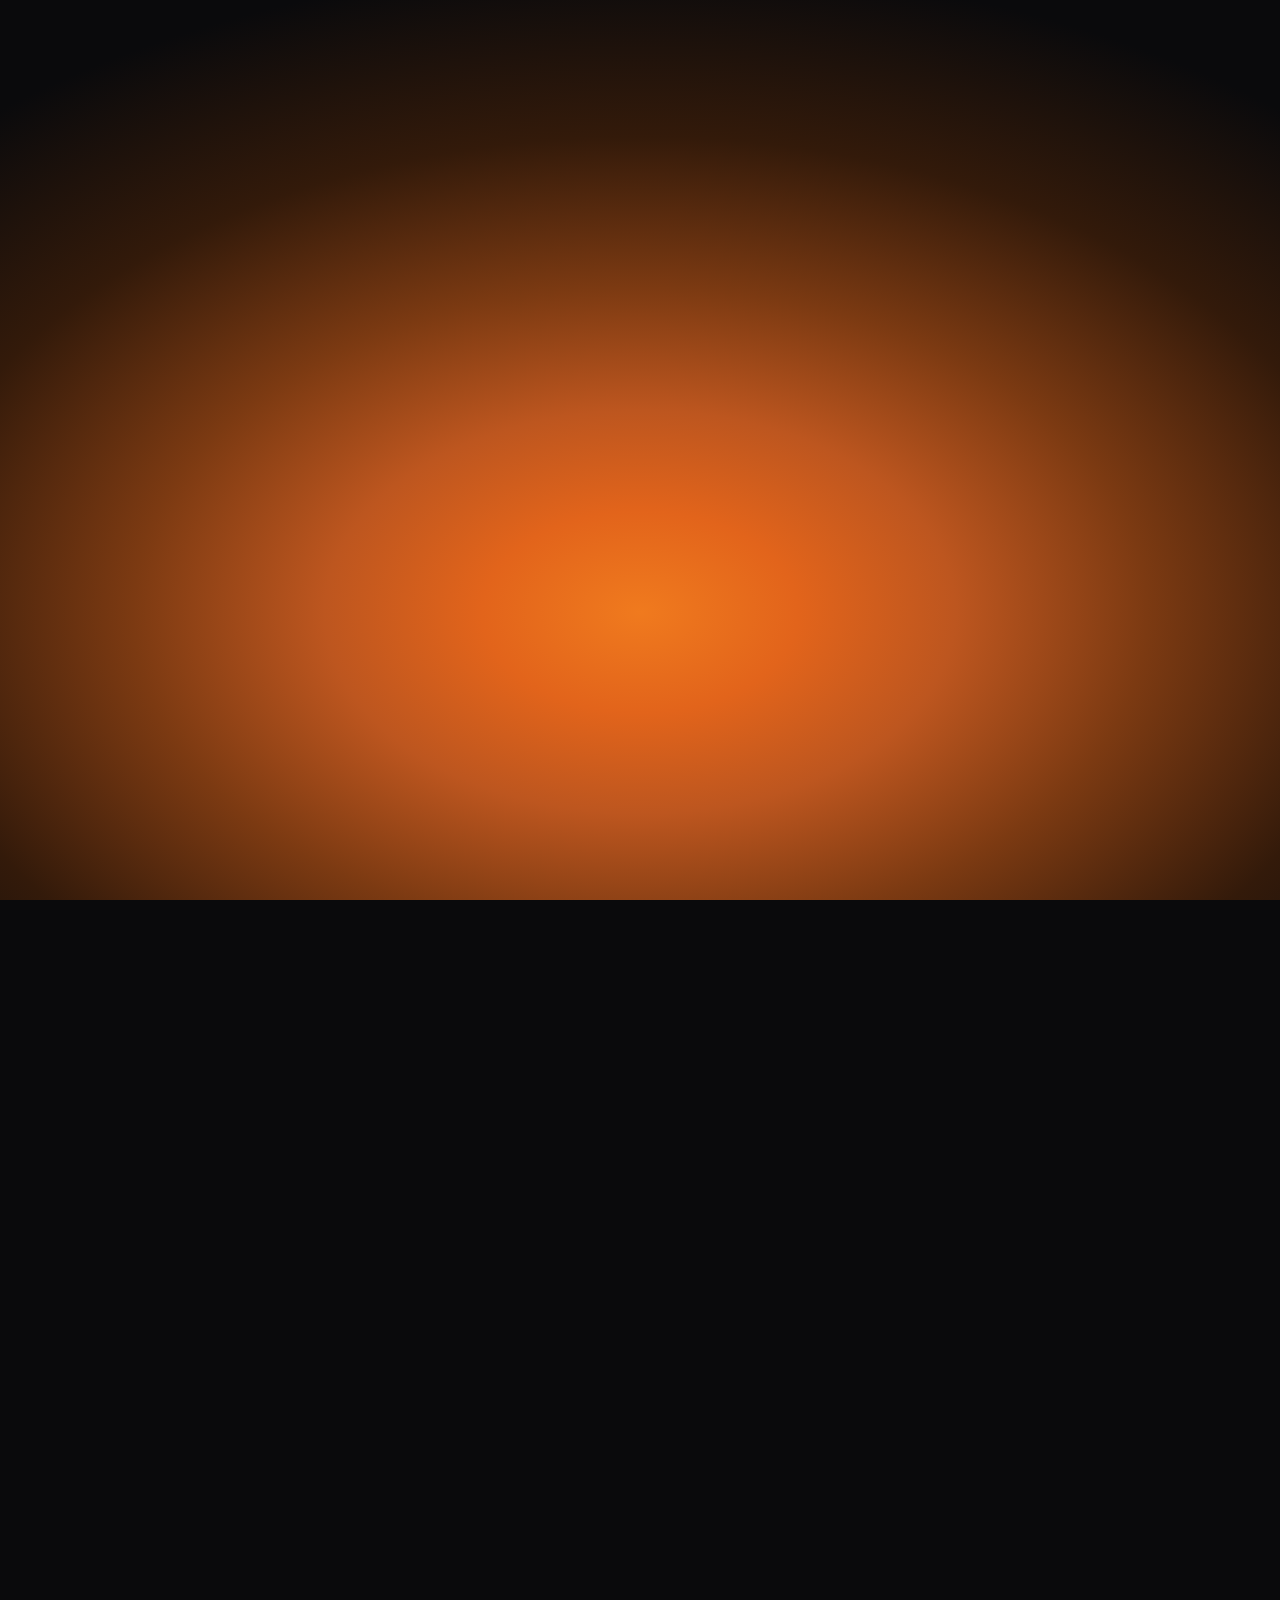
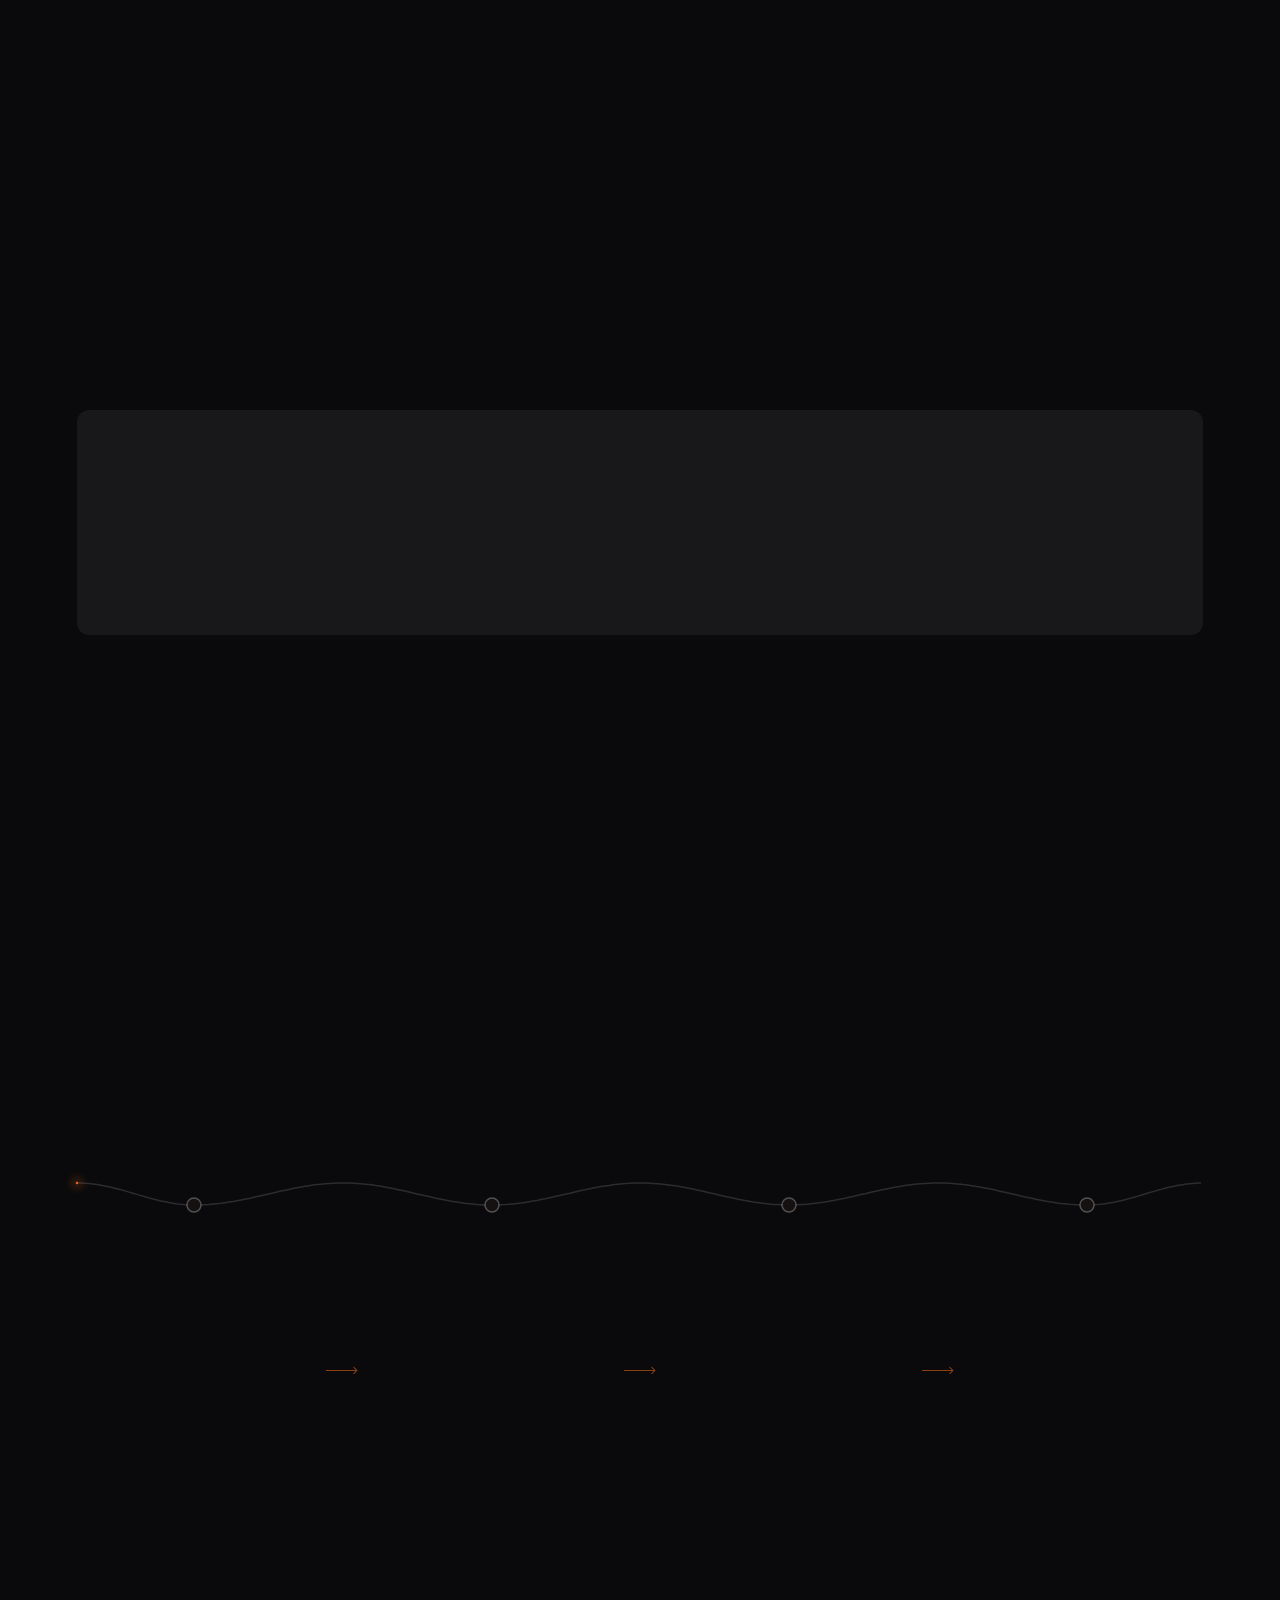
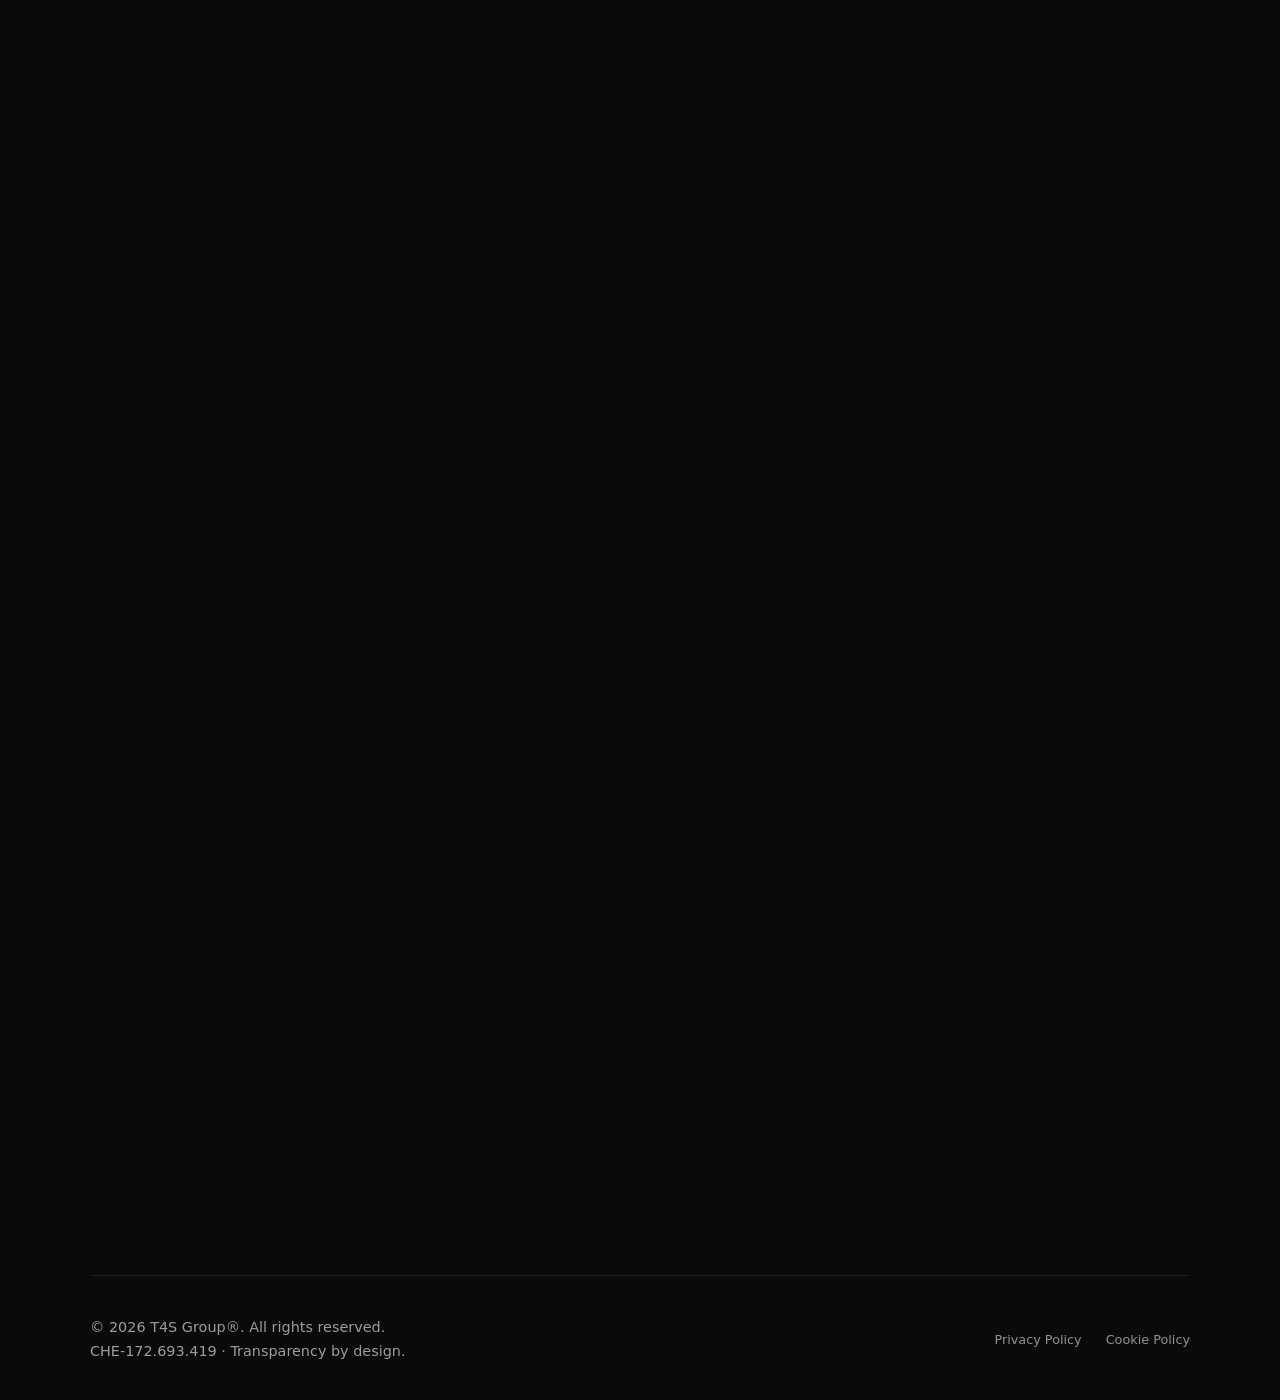
==== commit 7f546515: "The T4S Method: luce che accende le quattro fasi (21/11/2026) Una linea di luce, la stessa dei perco" ====
--- a/index.html
+++ b/index.html
@@ -1,4 +1,4 @@
-<!DOCTYPE html><html lang="it" class="__variable_0fc2d1"><head><meta charSet="utf-8"/><meta http-equiv="Cache-Control" content="no-store, no-cache, must-revalidate, max-age=0"/><meta http-equiv="Pragma" content="no-cache"/><meta http-equiv="Expires" content="0"/><meta name="viewport" content="width=device-width, initial-scale=1"/><link rel="preload" href="/_next/static/media/e4af272ccee01ff0-s.p.woff2" as="font" crossorigin="" type="font/woff2"/><link rel="preload" as="image" href="/logo.png" fetchPriority="high"/><link rel="stylesheet" href="/_next/static/css/a720194b080927c9.css?v=4" data-precedence="next"/><style>#t4s-core .ic-fh-section{align-items:flex-start!important;justify-content:flex-start!important;padding-top:7vh!important;padding-bottom:0!important;}#t4s-core .mt-16{margin-top:2.5rem!important;}.t4s-footer{text-align:center}@media(min-width:768px){.t4s-footer{text-align:left}}@media(max-width:639px){.t4s-hdr{grid-template-columns:1fr!important;justify-items:center}}@media (max-width:768px),(pointer:coarse){div[aria-hidden="true"].fixed.inset-0.pointer-events-none,#t4s-core-orb-canvas,#t4s-core-orb-overlay,#t4s-applied-ambient{height:100lvh!important;bottom:auto!important}}div[aria-hidden="true"]:has(canvas){mix-blend-mode:screen;filter:saturate(.5) contrast(1.25) brightness(1.15)}@keyframes t4sIgnite{from{filter:brightness(0)}to{filter:brightness(1)}}div[class*="z-[100]"]{background:radial-gradient(88% 80% at 50% 68%,#f07a1e 0%,#e2641b 14%,#bd561f 28%,#7c3a12 45%,#331a0a 66%,#0a0a0c 90%) no-repeat #0a0a0c!important;animation:t4sIgnite 1.6s cubic-bezier(.55,0,.25,1) .1s both}</style><link rel="preload" as="script" fetchPriority="low" href="/_next/static/chunks/webpack-f69a931931267d18.js"/><script src="/_next/static/chunks/fd9d1056-148c069a99b40430.js" async=""></script><script src="/_next/static/chunks/117-4063e7df315caba0.js" async=""></script><script src="/_next/static/chunks/main-app-9e22979c3ef26373.js" async=""></script><script src="/_next/static/chunks/521-615d5f2e810cf50e.js" async=""></script><script src="/_next/static/chunks/app/page-bd0046576d245d45.js" async=""></script><script src="/_next/static/chunks/b536a0f1-72d9f5aae0308604.js" async=""></script><script src="/_next/static/chunks/962-ee6c089f92088d66.js" async=""></script><script src="/_next/static/chunks/app/layout-3d254c8e269f3ac1.js?v=4" async=""></script><title>T4S Group® · Swiss Technology, Real Business Results</title><meta name="description" content="T4S Group costruisce l’infrastruttura digitale delle imprese svizzere. Cloud, AI, sicurezza e dati — un solo team senior, output verificabili."/><link rel="icon" href="/favicon-round.ico" sizes="any"/><link rel="icon" type="image/png" href="/favicon-round.png"/><link rel="apple-touch-icon" href="/apple-touch-round.png"/><meta name="next-size-adjust"/><script src="/_next/static/chunks/polyfills-42372ed130431b0a.js" noModule=""></script></head><body class="bg-bg text-white/70 font-sans relative"><div class="fixed inset-0 z-[100] flex items-center justify-center" style="background:radial-gradient(88% 80% at 50% 68%,#f07a1e 0%,#e2641b 14%,#bd561f 28%,#7c3a12 45%,#331a0a 66%,#0a0a0c 90%) no-repeat #0a0a0c"><div class="absolute inset-0" style="background:radial-gradient(circle at 50% 50%, rgba(226,100,27,0.22) 0%, rgba(110,52,14,0.12) 35%, transparent 65%);opacity:0;transform:scale(0.6)"></div><div class="relative z-10 flex flex-col items-center" style="opacity:0;clip-path:inset(0 100% 0 0);filter:brightness(1.4)"><img alt="T4S Group" fetchPriority="high" width="1244" height="490" decoding="async" data-nimg="1" class="t4s-intro-logo" style="color:transparent" src="/logo.png"/><div class="mt-6 text-[0.72rem] tracking-[0.4em] uppercase text-white/60" style="opacity:0;transform:translateY(8px)"></div></div><div class="absolute left-1/2 top-1/2 -translate-x-1/2 -translate-y-1/2 h-px" style="background:linear-gradient(90deg, transparent, rgba(246,178,120,0.4) 20%, rgba(226,100,27,0.85) 50%, rgba(110,52,14,0.5) 80%, transparent);box-shadow:0 0 12px rgba(226,100,27,0.55);width:0px;opacity:0"></div></div><div aria-hidden="true" class="fixed inset-0 pointer-events-none" style="z-index:1;mix-blend-mode:screen;background:radial-gradient(105% 92% at 52% 55%, rgba(240,122,30,0.55) 0%, rgba(226,100,27,0.46) 18%, rgba(189,86,31,0.34) 34%, rgba(124,58,18,0.22) 52%, rgba(60,30,12,0.10) 70%, rgba(0,0,0,0) 88%)"></div><div aria-hidden="true" class="fixed inset-0 pointer-events-none" style="z-index:5;background:radial-gradient(360px circle at var(--cx, 50%) var(--cy, 50%), rgba(226, 100, 27, 0.18), rgba(110, 52, 14, 0.08) 35%, transparent 65%);mix-blend-mode:screen"></div><div aria-hidden="true" class="fixed inset-0 pointer-events-none" style="z-index:0"><div style="position:relative;width:100%;height:100%;overflow:hidden;pointer-events:auto"><div style="width:100%;height:100%"><canvas style="display:block"></canvas></div></div></div><header class="fixed top-0 inset-x-0 z-40" style="opacity:0;transform:translateY(-10px)"><div class="t4s-hdr mx-auto max-w-[1400px] px-5 md:px-8 py-3 md:py-5 grid grid-cols-[auto_1fr_auto] items-center gap-4 md:gap-8"><a href="#home" class="flex items-center gap-3 shrink-0"><img alt="T4S Group" fetchPriority="high" width="1244" height="490" decoding="async" data-nimg="1" class="w-[68px] md:w-[100px] h-auto" style="color:transparent" src="/logo.png"/></a><nav class="hidden md:flex justify-center items-center gap-7"><a href="#horizons" class="text-[0.86rem] font-medium tracking-[-0.005em] text-white/65 hover:text-white transition-colors relative group">Horizons<span class="absolute left-0 right-0 -bottom-1.5 h-px scale-x-0 group-hover:scale-x-100 transition-transform origin-left" style="background:linear-gradient(90deg, transparent, rgba(242,146,74,0.85), transparent)"></span></a><a href="#t4s-core" class="text-[0.86rem] font-medium tracking-[-0.005em] text-white/65 hover:text-white transition-colors relative group">T4S Core<span class="absolute left-0 right-0 -bottom-1.5 h-px scale-x-0 group-hover:scale-x-100 transition-transform origin-left" style="background:linear-gradient(90deg, transparent, rgba(242,146,74,0.85), transparent)"></span></a><a href="#tech-stack" class="text-[0.86rem] font-medium tracking-[-0.005em] text-white/65 hover:text-white transition-colors relative group">Stack<span class="absolute left-0 right-0 -bottom-1.5 h-px scale-x-0 group-hover:scale-x-100 transition-transform origin-left" style="background:linear-gradient(90deg, transparent, rgba(242,146,74,0.85), transparent)"></span></a><a href="#from-vision" class="text-[0.86rem] font-medium tracking-[-0.005em] text-white/65 hover:text-white transition-colors relative group">Processo<span class="absolute left-0 right-0 -bottom-1.5 h-px scale-x-0 group-hover:scale-x-100 transition-transform origin-left" style="background:linear-gradient(90deg, transparent, rgba(242,146,74,0.85), transparent)"></span></a><a href="#people" class="text-[0.86rem] font-medium tracking-[-0.005em] text-white/65 hover:text-white transition-colors relative group">Team<span class="absolute left-0 right-0 -bottom-1.5 h-px scale-x-0 group-hover:scale-x-100 transition-transform origin-left" style="background:linear-gradient(90deg, transparent, rgba(242,146,74,0.85), transparent)"></span></a><a href="#contacts" class="text-[0.86rem] font-medium tracking-[-0.005em] text-white/65 hover:text-white transition-colors relative group">Contatti<span class="absolute left-0 right-0 -bottom-1.5 h-px scale-x-0 group-hover:scale-x-100 transition-transform origin-left" style="background:linear-gradient(90deg, transparent, rgba(242,146,74,0.85), transparent)"></span></a></nav><div class="t4s-social-hdr"><a href="https://wa.me/41767887690" target="_blank" rel="noreferrer" aria-label="WhatsApp" class="rounded-full flex items-center justify-center border border-white/15 hover:border-white/40 hover:bg-white/5 transition-colors" style="width:32px;height:32px"><img src="https://api.iconify.design/mdi:whatsapp.svg?color=%23ffffff" alt="WhatsApp" width="17" height="17" style="width:17px;height:17px"/></a><a href="https://www.linkedin.com/company/t4s-group/" target="_blank" rel="noreferrer" aria-label="LinkedIn" class="rounded-full flex items-center justify-center border border-white/15 hover:border-white/40 hover:bg-white/5 transition-colors" style="width:32px;height:32px"><img src="https://api.iconify.design/mdi:linkedin.svg?color=%23ffffff" alt="LinkedIn" width="17" height="17" style="width:17px;height:17px"/></a><a href="https://www.instagram.com/t4s.ch/" target="_blank" rel="noreferrer" aria-label="Instagram" class="rounded-full flex items-center justify-center border border-white/15 hover:border-white/40 hover:bg-white/5 transition-colors" style="width:32px;height:32px"><img src="https://api.iconify.design/mdi:instagram.svg?color=%23ffffff" alt="Instagram" width="17" height="17" style="width:17px;height:17px"/></a><a href="mailto:odoka@t4sgroup.com" target="_blank" rel="noreferrer" aria-label="Email" class="rounded-full flex items-center justify-center border border-white/15 hover:border-white/40 hover:bg-white/5 transition-colors" style="width:32px;height:32px"><img src="https://api.iconify.design/mdi:email-outline.svg?color=%23ffffff" alt="Email" width="17" height="17" style="width:17px;height:17px"/></a><a href="tel:+41767887690" target="_blank" rel="noreferrer" aria-label="Telefono" class="rounded-full flex items-center justify-center border border-white/15 hover:border-white/40 hover:bg-white/5 transition-colors" style="width:32px;height:32px"><img src="https://api.iconify.design/mdi:phone.svg?color=%23ffffff" alt="Telefono" width="17" height="17" style="width:17px;height:17px"/></a></div></div></header><div class="relative z-10"><main><section id="home" data-phase="0" class="relative"><div class="ic-fh-section"><div class="max-w-[1400px] mx-auto w-full" style="padding-top:6vh"><h1 class="ic-typ-h1" style="opacity:0;transform:translateY(20px)">Swiss Technology.<br/>Real Business Results.</h1><div class="mt-10 max-w-[640px]" style="opacity:0;transform:translateY(16px)"><p class="ic-typ-p">T4S Group® è una società svizzera di consulenza tecnologica al servizio delle PMI. Implementiamo CRM, integrazioni dati e sistemi AI applicati su misura dei processi reali — soluzioni concrete, scalabili e senza vendor-lock.</p><a href="#horizons" class="ic-btn mt-8 inline-flex">Esplora i nostri Horizons</a></div></div></div><a href="#horizons" aria-label="Scroll down" class="ic-scroll-down" style="opacity:0;transform:translateY(-6px)"><span class="block"><svg width="22" height="34" viewBox="0 0 22 34" fill="none" xmlns="http://www.w3.org/2000/svg" aria-hidden="true"><path d="M11 1V31M11 31L1 21M11 31L21 21" stroke="currentColor" stroke-width="1.4" stroke-linecap="round" stroke-linejoin="round"></path></svg></span></a><div class="ic-header-gradient"></div></section><section id="horizons" data-phase="1" class="relative"><div class="ic-fh-section"><div class="max-w-[1400px] mx-auto w-full"><div class="max-w-[920px]" style="opacity:0;transform:translateY(14px) scale(0.94)"><h2 class="ic-typ-h2">Quattro aree in cui l&#x27;IT diventa<br/><span style="color:#fff">vantaggio competitivo misurabile</span>.</h2><p class="ic-typ-p mt-10">I nostri progetti si articolano su quattro orizzonti complementari: piattaforme cloud, intelligenza artificiale applicata, cybersecurity e ingegneria del dato. Ogni orizzonte ha metodologie, certificazioni e un team senior dedicato — tenuti insieme dalla stessa governance di delivery.</p></div></div></div></section><section id="horizon-cloud" data-phase="2" class="relative"><div class="ic-fh-section"><div class="max-w-[1400px] mx-auto w-full grid md:grid-cols-2"><div class="" style="opacity:0;transform:translateY(14px) scale(0.94)"><h2 class="ic-typ-h2">Cloud Infrastructure<br/>&amp; CRM Platforms</h2><p class="ic-typ-p mt-8">Implementazione e modernizzazione di Salesforce, HubSpot e Microsoft Dynamics 365 su infrastruttura cloud AWS, Azure e Google Cloud. Migrazioni controllate, infrastructure-as-code, integrazione end-to-end con i sistemi gestionali, costi prevedibili e observability nativa.</p><a href="#contacts" class="ic-btn mt-8 inline-flex">Discover More</a></div></div></div></section><section id="horizon-data" data-phase="5" class="relative"><div class="ic-fh-section"><div class="max-w-[1400px] mx-auto w-full grid md:grid-cols-2"><div class="md:col-start-2" style="opacity:0;transform:translateY(14px) scale(0.94)"><h2 class="ic-typ-h2">Data Engineering<br/>&amp; Business Intelligence</h2><p class="ic-typ-p mt-8">Data warehouse Snowflake e Databricks, reverse-ETL, semantic layer e dashboard Tableau / Power BI. Una sola fonte di verità per finance, vendite e operations. Eventi in real-time, KPI condivisi, decisioni più rapide — anche per chi oggi convive con quindici report Excel disallineati.</p><a href="#contacts" class="ic-btn mt-8 inline-flex">Discover More</a></div></div></div></section><section id="horizon-security" data-phase="4" class="relative"><div class="ic-fh-section"><div class="max-w-[1400px] mx-auto w-full grid md:grid-cols-2"><div class="" style="opacity:0;transform:translateY(14px) scale(0.94)"><h2 class="ic-typ-h2">Cybersecurity<br/>&amp; Data Protection</h2><p class="ic-typ-p mt-8">Hardening, identity &amp; access governance, audit trail e gestione incidenti. Allineamento FADP, nLPD e GDPR già al disegno della soluzione — non come check di conformità a fine progetto. Pen-test periodici, vulnerability management e runbook on-call inclusi nei mandati di managed service.</p><a href="#contacts" class="ic-btn mt-8 inline-flex">Discover More</a></div></div></div></section><section id="horizon-ai" data-phase="3" class="relative"><div class="ic-fh-section"><div class="max-w-[1400px] mx-auto w-full grid md:grid-cols-2"><div class="md:col-start-2" style="opacity:0;transform:translateY(14px) scale(0.94)"><h2 class="ic-typ-h2">Applied AI<br/>&amp; Decision Intelligence</h2><p class="ic-typ-p mt-8">Lead scoring predittivo, agent assist, retrieval-augmented generation, sintesi automatica delle conversazioni. Integriamo modelli OpenAI, Anthropic e open-source nei processi vendita, customer service e operations — con guardrail di sicurezza, tracciabilità e ROI misurabile.</p><a href="#contacts" class="ic-btn mt-8 inline-flex">Discover More</a></div></div></div></section><section id="t4s-core" data-phase="6" class="relative"><div class="ic-fh-section"><div class="max-w-[1400px] mx-auto w-full text-center"><div class=""><div style="opacity:0;transform:translateY(90px)"><h1 class="ic-typ-h1">The T4S Core®</h1></div><div style="opacity:0;transform:translateY(90px)"><p class="ic-typ-p mt-10 max-w-[68ch] mx-auto">Il framework di riferimento che applichiamo su ogni mandato di trasformazione IT. Sette layer interoperabili — dato, identità, orchestrazione, intelligenza, osservabilità, governance, azione — disegnati per evitare il lock-in di prodotto e dare al cliente una architettura modulare, documentata e auditabile.</p></div></div><div class="mt-16 grid grid-cols-2 md:grid-cols-4 lg:grid-cols-7 gap-2"><div class=""><div style="opacity:0;transform:translateY(90px)"><div class="rounded-lg p-5 h-full" style="background:linear-gradient(180deg,
+<!DOCTYPE html><html lang="it" class="__variable_0fc2d1"><head><meta charSet="utf-8"/><meta http-equiv="Cache-Control" content="no-store, no-cache, must-revalidate, max-age=0"/><meta http-equiv="Pragma" content="no-cache"/><meta http-equiv="Expires" content="0"/><meta name="viewport" content="width=device-width, initial-scale=1"/><link rel="preload" href="/_next/static/media/e4af272ccee01ff0-s.p.woff2" as="font" crossorigin="" type="font/woff2"/><link rel="preload" as="image" href="/logo.png" fetchPriority="high"/><link rel="stylesheet" href="/_next/static/css/a720194b080927c9.css?v=4" data-precedence="next"/><style>#t4s-core .ic-fh-section{align-items:flex-start!important;justify-content:flex-start!important;padding-top:7vh!important;padding-bottom:0!important;}#t4s-core .mt-16{margin-top:2.5rem!important;}.t4s-footer{text-align:center}@media(min-width:768px){.t4s-footer{text-align:left}}@media(max-width:639px){.t4s-hdr{grid-template-columns:1fr!important;justify-items:center}}@media (max-width:768px),(pointer:coarse){div[aria-hidden="true"].fixed.inset-0.pointer-events-none,#t4s-core-orb-canvas,#t4s-core-orb-overlay,#t4s-applied-ambient{height:100lvh!important;bottom:auto!important}}div[aria-hidden="true"]:has(canvas){mix-blend-mode:screen;filter:saturate(.5) contrast(1.25) brightness(1.15)}@keyframes t4sIgnite{from{filter:brightness(0)}to{filter:brightness(1)}}div[class*="z-[100]"]{background:radial-gradient(88% 80% at 50% 68%,#f07a1e 0%,#e2641b 14%,#bd561f 28%,#7c3a12 45%,#331a0a 66%,#0a0a0c 90%) no-repeat #0a0a0c!important;animation:t4sIgnite 1.6s cubic-bezier(.55,0,.25,1) .1s both}</style><link rel="preload" as="script" fetchPriority="low" href="/_next/static/chunks/webpack-f69a931931267d18.js"/><script src="/_next/static/chunks/fd9d1056-148c069a99b40430.js" async=""></script><script src="/_next/static/chunks/117-4063e7df315caba0.js" async=""></script><script src="/_next/static/chunks/main-app-9e22979c3ef26373.js" async=""></script><script src="/_next/static/chunks/521-615d5f2e810cf50e.js" async=""></script><script src="/_next/static/chunks/app/page-bd0046576d245d45.js?v=2" async=""></script><script src="/_next/static/chunks/b536a0f1-72d9f5aae0308604.js" async=""></script><script src="/_next/static/chunks/962-ee6c089f92088d66.js" async=""></script><script src="/_next/static/chunks/app/layout-3d254c8e269f3ac1.js?v=5" async=""></script><title>T4S Group® · Swiss Technology, Real Business Results</title><meta name="description" content="T4S Group costruisce l’infrastruttura digitale delle imprese svizzere. Cloud, AI, sicurezza e dati — un solo team senior, output verificabili."/><link rel="icon" href="/favicon-round.ico" sizes="any"/><link rel="icon" type="image/png" href="/favicon-round.png"/><link rel="apple-touch-icon" href="/apple-touch-round.png"/><meta name="next-size-adjust"/><script src="/_next/static/chunks/polyfills-42372ed130431b0a.js" noModule=""></script></head><body class="bg-bg text-white/70 font-sans relative"><div class="fixed inset-0 z-[100] flex items-center justify-center" style="background:radial-gradient(88% 80% at 50% 68%,#f07a1e 0%,#e2641b 14%,#bd561f 28%,#7c3a12 45%,#331a0a 66%,#0a0a0c 90%) no-repeat #0a0a0c"><div class="absolute inset-0" style="background:radial-gradient(circle at 50% 50%, rgba(226,100,27,0.22) 0%, rgba(110,52,14,0.12) 35%, transparent 65%);opacity:0;transform:scale(0.6)"></div><div class="relative z-10 flex flex-col items-center" style="opacity:0;clip-path:inset(0 100% 0 0);filter:brightness(1.4)"><img alt="T4S Group" fetchPriority="high" width="1244" height="490" decoding="async" data-nimg="1" class="t4s-intro-logo" style="color:transparent" src="/logo.png"/><div class="mt-6 text-[0.72rem] tracking-[0.4em] uppercase text-white/60" style="opacity:0;transform:translateY(8px)"></div></div><div class="absolute left-1/2 top-1/2 -translate-x-1/2 -translate-y-1/2 h-px" style="background:linear-gradient(90deg, transparent, rgba(246,178,120,0.4) 20%, rgba(226,100,27,0.85) 50%, rgba(110,52,14,0.5) 80%, transparent);box-shadow:0 0 12px rgba(226,100,27,0.55);width:0px;opacity:0"></div></div><div aria-hidden="true" class="fixed inset-0 pointer-events-none" style="z-index:1;mix-blend-mode:screen;background:radial-gradient(105% 92% at 52% 55%, rgba(240,122,30,0.55) 0%, rgba(226,100,27,0.46) 18%, rgba(189,86,31,0.34) 34%, rgba(124,58,18,0.22) 52%, rgba(60,30,12,0.10) 70%, rgba(0,0,0,0) 88%)"></div><div aria-hidden="true" class="fixed inset-0 pointer-events-none" style="z-index:5;background:radial-gradient(360px circle at var(--cx, 50%) var(--cy, 50%), rgba(226, 100, 27, 0.18), rgba(110, 52, 14, 0.08) 35%, transparent 65%);mix-blend-mode:screen"></div><div aria-hidden="true" class="fixed inset-0 pointer-events-none" style="z-index:0"><div style="position:relative;width:100%;height:100%;overflow:hidden;pointer-events:auto"><div style="width:100%;height:100%"><canvas style="display:block"></canvas></div></div></div><header class="fixed top-0 inset-x-0 z-40" style="opacity:0;transform:translateY(-10px)"><div class="t4s-hdr mx-auto max-w-[1400px] px-5 md:px-8 py-3 md:py-5 grid grid-cols-[auto_1fr_auto] items-center gap-4 md:gap-8"><a href="#home" class="flex items-center gap-3 shrink-0"><img alt="T4S Group" fetchPriority="high" width="1244" height="490" decoding="async" data-nimg="1" class="w-[68px] md:w-[100px] h-auto" style="color:transparent" src="/logo.png"/></a><nav class="hidden md:flex justify-center items-center gap-7"><a href="#horizons" class="text-[0.86rem] font-medium tracking-[-0.005em] text-white/65 hover:text-white transition-colors relative group">Horizons<span class="absolute left-0 right-0 -bottom-1.5 h-px scale-x-0 group-hover:scale-x-100 transition-transform origin-left" style="background:linear-gradient(90deg, transparent, rgba(242,146,74,0.85), transparent)"></span></a><a href="#t4s-core" class="text-[0.86rem] font-medium tracking-[-0.005em] text-white/65 hover:text-white transition-colors relative group">T4S Core<span class="absolute left-0 right-0 -bottom-1.5 h-px scale-x-0 group-hover:scale-x-100 transition-transform origin-left" style="background:linear-gradient(90deg, transparent, rgba(242,146,74,0.85), transparent)"></span></a><a href="#tech-stack" class="text-[0.86rem] font-medium tracking-[-0.005em] text-white/65 hover:text-white transition-colors relative group">Stack<span class="absolute left-0 right-0 -bottom-1.5 h-px scale-x-0 group-hover:scale-x-100 transition-transform origin-left" style="background:linear-gradient(90deg, transparent, rgba(242,146,74,0.85), transparent)"></span></a><a href="#from-vision" class="text-[0.86rem] font-medium tracking-[-0.005em] text-white/65 hover:text-white transition-colors relative group">Processo<span class="absolute left-0 right-0 -bottom-1.5 h-px scale-x-0 group-hover:scale-x-100 transition-transform origin-left" style="background:linear-gradient(90deg, transparent, rgba(242,146,74,0.85), transparent)"></span></a><a href="#people" class="text-[0.86rem] font-medium tracking-[-0.005em] text-white/65 hover:text-white transition-colors relative group">Team<span class="absolute left-0 right-0 -bottom-1.5 h-px scale-x-0 group-hover:scale-x-100 transition-transform origin-left" style="background:linear-gradient(90deg, transparent, rgba(242,146,74,0.85), transparent)"></span></a><a href="#contacts" class="text-[0.86rem] font-medium tracking-[-0.005em] text-white/65 hover:text-white transition-colors relative group">Contatti<span class="absolute left-0 right-0 -bottom-1.5 h-px scale-x-0 group-hover:scale-x-100 transition-transform origin-left" style="background:linear-gradient(90deg, transparent, rgba(242,146,74,0.85), transparent)"></span></a></nav><div class="t4s-social-hdr"><a href="https://wa.me/41767887690" target="_blank" rel="noreferrer" aria-label="WhatsApp" class="rounded-full flex items-center justify-center border border-white/15 hover:border-white/40 hover:bg-white/5 transition-colors" style="width:32px;height:32px"><img src="/img/icone/whatsapp.svg" alt="WhatsApp" width="17" height="17" style="width:17px;height:17px"/></a><a href="https://www.linkedin.com/company/t4s-group/" target="_blank" rel="noreferrer" aria-label="LinkedIn" class="rounded-full flex items-center justify-center border border-white/15 hover:border-white/40 hover:bg-white/5 transition-colors" style="width:32px;height:32px"><img src="/img/icone/linkedin.svg" alt="LinkedIn" width="17" height="17" style="width:17px;height:17px"/></a><a href="https://www.instagram.com/t4s.ch/" target="_blank" rel="noreferrer" aria-label="Instagram" class="rounded-full flex items-center justify-center border border-white/15 hover:border-white/40 hover:bg-white/5 transition-colors" style="width:32px;height:32px"><img src="/img/icone/instagram.svg" alt="Instagram" width="17" height="17" style="width:17px;height:17px"/></a><a href="mailto:odoka@t4sgroup.com" target="_blank" rel="noreferrer" aria-label="Email" class="rounded-full flex items-center justify-center border border-white/15 hover:border-white/40 hover:bg-white/5 transition-colors" style="width:32px;height:32px"><img src="/img/icone/email.svg" alt="Email" width="17" height="17" style="width:17px;height:17px"/></a><a href="tel:+41767887690" target="_blank" rel="noreferrer" aria-label="Telefono" class="rounded-full flex items-center justify-center border border-white/15 hover:border-white/40 hover:bg-white/5 transition-colors" style="width:32px;height:32px"><img src="/img/icone/telefono.svg" alt="Telefono" width="17" height="17" style="width:17px;height:17px"/></a></div></div></header><div class="relative z-10"><main><section id="home" data-phase="0" class="relative"><div class="ic-fh-section"><div class="max-w-[1400px] mx-auto w-full" style="padding-top:6vh"><h1 class="ic-typ-h1" style="opacity:0;transform:translateY(20px)">Swiss Technology.<br/>Real Business Results.</h1><div class="mt-10 max-w-[640px]" style="opacity:0;transform:translateY(16px)"><p class="ic-typ-p">T4S Group® è una società svizzera di consulenza tecnologica al servizio delle PMI. Implementiamo CRM, integrazioni dati e sistemi AI applicati su misura dei processi reali — soluzioni concrete, scalabili e senza vendor-lock.</p><a href="#horizons" class="ic-btn mt-8 inline-flex">Esplora i nostri Horizons</a></div></div></div><a href="#horizons" aria-label="Scroll down" class="ic-scroll-down" style="opacity:0;transform:translateY(-6px)"><span class="block"><svg width="22" height="34" viewBox="0 0 22 34" fill="none" xmlns="http://www.w3.org/2000/svg" aria-hidden="true"><path d="M11 1V31M11 31L1 21M11 31L21 21" stroke="currentColor" stroke-width="1.4" stroke-linecap="round" stroke-linejoin="round"></path></svg></span></a><div class="ic-header-gradient"></div></section><section id="horizons" data-phase="1" class="relative"><div class="ic-fh-section"><div class="max-w-[1400px] mx-auto w-full"><div class="max-w-[920px]" style="opacity:0;transform:translateY(14px) scale(0.94)"><h2 class="ic-typ-h2">Quattro aree in cui l&#x27;IT diventa<br/><span style="color:#fff">vantaggio competitivo misurabile</span>.</h2><p class="ic-typ-p mt-10">I nostri progetti si articolano su quattro orizzonti complementari: piattaforme cloud, intelligenza artificiale applicata, cybersecurity e ingegneria del dato. Ogni orizzonte ha metodologie, certificazioni e un team senior dedicato — tenuti insieme dalla stessa governance di delivery.</p></div></div></div></section><section id="horizon-cloud" data-phase="2" class="relative"><div class="ic-fh-section"><div class="max-w-[1400px] mx-auto w-full grid md:grid-cols-2"><div class="" style="opacity:0;transform:translateY(14px) scale(0.94)"><h2 class="ic-typ-h2">Cloud Infrastructure<br/>&amp; CRM Platforms</h2><p class="ic-typ-p mt-8">Implementazione e modernizzazione di Salesforce, HubSpot e Microsoft Dynamics 365 su infrastruttura cloud AWS, Azure e Google Cloud. Migrazioni controllate, infrastructure-as-code, integrazione end-to-end con i sistemi gestionali, costi prevedibili e observability nativa.</p><a href="#contacts" class="ic-btn mt-8 inline-flex">Discover More</a></div></div></div></section><section id="horizon-data" data-phase="5" class="relative"><div class="ic-fh-section"><div class="max-w-[1400px] mx-auto w-full grid md:grid-cols-2"><div class="md:col-start-2" style="opacity:0;transform:translateY(14px) scale(0.94)"><h2 class="ic-typ-h2">Data Engineering<br/>&amp; Business Intelligence</h2><p class="ic-typ-p mt-8">Data warehouse Snowflake e Databricks, reverse-ETL, semantic layer e dashboard Tableau / Power BI. Una sola fonte di verità per finance, vendite e operations. Eventi in real-time, KPI condivisi, decisioni più rapide — anche per chi oggi convive con quindici report Excel disallineati.</p><a href="#contacts" class="ic-btn mt-8 inline-flex">Discover More</a></div></div></div></section><section id="horizon-security" data-phase="4" class="relative"><div class="ic-fh-section"><div class="max-w-[1400px] mx-auto w-full grid md:grid-cols-2"><div class="" style="opacity:0;transform:translateY(14px) scale(0.94)"><h2 class="ic-typ-h2">Cybersecurity<br/>&amp; Data Protection</h2><p class="ic-typ-p mt-8">Hardening, identity &amp; access governance, audit trail e gestione incidenti. Allineamento FADP, nLPD e GDPR già al disegno della soluzione — non come check di conformità a fine progetto. Pen-test periodici, vulnerability management e runbook on-call inclusi nei mandati di managed service.</p><a href="#contacts" class="ic-btn mt-8 inline-flex">Discover More</a></div></div></div></section><section id="horizon-ai" data-phase="3" class="relative"><div class="ic-fh-section"><div class="max-w-[1400px] mx-auto w-full grid md:grid-cols-2"><div class="md:col-start-2" style="opacity:0;transform:translateY(14px) scale(0.94)"><h2 class="ic-typ-h2">Applied AI<br/>&amp; Decision Intelligence</h2><p class="ic-typ-p mt-8">Lead scoring predittivo, agent assist, retrieval-augmented generation, sintesi automatica delle conversazioni. Integriamo modelli OpenAI, Anthropic e open-source nei processi vendita, customer service e operations — con guardrail di sicurezza, tracciabilità e ROI misurabile.</p><a href="#contacts" class="ic-btn mt-8 inline-flex">Discover More</a></div></div></div></section><section id="t4s-core" data-phase="6" class="relative"><div class="ic-fh-section"><div class="max-w-[1400px] mx-auto w-full text-center"><div class=""><div style="opacity:0;transform:translateY(90px)"><h1 class="ic-typ-h1">The T4S Core®</h1></div><div style="opacity:0;transform:translateY(90px)"><p class="ic-typ-p mt-10 max-w-[68ch] mx-auto">Il framework di riferimento che applichiamo su ogni mandato di trasformazione IT. Sette layer interoperabili — dato, identità, orchestrazione, intelligenza, osservabilità, governance, azione — disegnati per evitare il lock-in di prodotto e dare al cliente una architettura modulare, documentata e auditabile.</p></div></div><div class="mt-16 grid grid-cols-2 md:grid-cols-4 lg:grid-cols-7 gap-2"><div class=""><div style="opacity:0;transform:translateY(90px)"><div class="rounded-lg p-5 h-full" style="background:linear-gradient(180deg,
                       rgba(250,212,182,0.10),
                       rgba(255,255,255,0.02));border:1px solid rgba(250,212,182,0.32)"><div class="text-[0.92rem] text-white/85 leading-snug">Data ingestion &amp; lineage</div></div></div></div><div class=""><div style="opacity:0;transform:translateY(90px)"><div class="rounded-lg p-5 h-full" style="background:linear-gradient(180deg,
                       rgba(246,178,120,0.10),
@@ -12,4 +12,4 @@
                       rgba(158,66,16,0.10),
                       rgba(255,255,255,0.02));border:1px solid rgba(158,66,16,0.32)"><div class="text-[0.92rem] text-white/85 leading-snug">Governance &amp; compliance</div></div></div></div><div class=""><div style="opacity:0;transform:translateY(90px)"><div class="rounded-lg p-5 h-full" style="background:linear-gradient(180deg,
                       rgba(110,52,14,0.10),
-                      rgba(255,255,255,0.02));border:1px solid rgba(110,52,14,0.32)"><div class="text-[0.92rem] text-white/85 leading-snug">Decision &amp; action layer</div></div></div></div></div></div></div></section><section id="tech-stack" data-phase="8" class="relative"><div class="ic-fh-section"><div class="max-w-[1400px] mx-auto w-full"><div class="text-center"><div style="opacity:0;transform:translateY(90px)"><h2 class="ic-typ-h2">Le piattaforme su cui il nostro<br/>team è certificato e operativo.</h2></div><div style="opacity:0;transform:translateY(90px)"><p class="ic-typ-p mt-10 mx-auto max-w-[60ch]">Lavoriamo end-to-end sulle tecnologie scelte dal mercato enterprise. Le configuriamo, le integriamo, le manuteniamo — senza vendor-lock interessato. La scelta dello stack la dettano i tuoi requisiti, non le commissioni di un partner program.</p></div></div><div class="mt-20 grid grid-cols-2 md:grid-cols-5 gap-px rounded-xl overflow-hidden" style="background:rgba(255,255,255,0.06)"><div class=""><div style="opacity:0;transform:translateY(90px)"><div class="px-8 py-12 flex flex-col items-center justify-center text-center h-full" style="background:linear-gradient(180deg, rgba(20,18,22,0.55), rgba(10,10,12,0.45));backdrop-filter:blur(10px);-webkit-backdrop-filter:blur(10px);min-height:220px"><img src="https://api.iconify.design/logos:salesforce.svg" alt="Salesforce" width="80" height="80" style="width:80px;height:80px;object-fit:contain" loading="lazy"/><div class="mt-7 text-[0.86rem] tracking-[0.05em] text-white/65">Salesforce</div></div></div></div><div class=""><div style="opacity:0;transform:translateY(90px)"><div class="px-8 py-12 flex flex-col items-center justify-center text-center h-full" style="background:linear-gradient(180deg, rgba(20,18,22,0.55), rgba(10,10,12,0.45));backdrop-filter:blur(10px);-webkit-backdrop-filter:blur(10px);min-height:220px"><img src="https://api.iconify.design/logos:hubspot.svg" alt="HubSpot" width="80" height="80" style="width:80px;height:80px;object-fit:contain" loading="lazy"/><div class="mt-7 text-[0.86rem] tracking-[0.05em] text-white/65">HubSpot</div></div></div></div><div class=""><div style="opacity:0;transform:translateY(90px)"><div class="px-8 py-12 flex flex-col items-center justify-center text-center h-full" style="background:linear-gradient(180deg, rgba(20,18,22,0.55), rgba(10,10,12,0.45));backdrop-filter:blur(10px);-webkit-backdrop-filter:blur(10px);min-height:220px"><img src="https://api.iconify.design/simple-icons:mulesoft.svg?color=%2300A0DF" alt="MuleSoft" width="80" height="80" style="width:80px;height:80px;object-fit:contain" loading="lazy"/><div class="mt-7 text-[0.86rem] tracking-[0.05em] text-white/65">MuleSoft</div></div></div></div><div class=""><div style="opacity:0;transform:translateY(90px)"><div class="px-8 py-12 flex flex-col items-center justify-center text-center h-full" style="background:linear-gradient(180deg, rgba(20,18,22,0.55), rgba(10,10,12,0.45));backdrop-filter:blur(10px);-webkit-backdrop-filter:blur(10px);min-height:220px"><img src="https://api.iconify.design/logos:tableau.svg" alt="Tableau" width="80" height="80" style="width:80px;height:80px;object-fit:contain" loading="lazy"/><div class="mt-7 text-[0.86rem] tracking-[0.05em] text-white/65">Tableau</div></div></div></div><div class="col-span-2 md:col-span-1"><div style="opacity:0;transform:translateY(90px)"><div class="px-8 py-12 flex flex-col items-center justify-center text-center h-full" style="background:linear-gradient(180deg, rgba(20,18,22,0.55), rgba(10,10,12,0.45));backdrop-filter:blur(10px);-webkit-backdrop-filter:blur(10px);min-height:220px"><img src="https://api.iconify.design/simple-icons:claude.svg?color=%23D97757" alt="Anthropic" width="80" height="80" style="width:80px;height:80px;object-fit:contain" loading="lazy"/><div class="mt-7 text-[0.86rem] tracking-[0.05em] text-white/65">Anthropic</div></div></div></div></div></div></div></section><section id="from-vision" data-phase="3" class="relative"><div class="ic-fh-section"><div class="max-w-[1400px] mx-auto w-full"><div class="text-center"><div style="opacity:0;transform:translateY(90px)"><h1 class="ic-typ-h1">The T4S Method</h1></div><div style="opacity:0;transform:translateY(90px)"><p class="ic-typ-p mt-10 mx-auto max-w-[60ch]">Ogni mandato T4S Group segue una metodologia in quattro fasi. Forfait per fase concordato in anticipo, deliverable verificabili, change request gestite formalmente. Niente time &amp; material che esplode a fine trimestre.</p></div></div><div class="ic-process-row"><div class=""><div style="opacity:0;transform:translateY(90px)"><div class="ic-card"><div class="ic-card-content"><h3>Define</h3><p class="ic-typ-p--small">Discovery con stakeholder business e IT. Mappatura dei processi reali, dei vincoli normativi e degli obiettivi misurabili. In output: scope, RACI, criteri di accettazione condivisi.</p></div></div></div></div><svg width="32" height="9" viewBox="0 0 32 9" fill="none" xmlns="http://www.w3.org/2000/svg" class="opacity-60"><path d="M31.3536 4.85355C31.5488 4.65829 31.5488 4.34171 31.3536 4.14645L28.1716 0.964466C27.9763 0.769204 27.6597 0.769204 27.4645 0.964466C27.2692 1.15973 27.2692 1.47631 27.4645 1.67157L30.2929 4.5L27.4645 7.32843C27.2692 7.52369 27.2692 7.84027 27.4645 8.03553C27.6597 8.2308 27.9763 8.2308 28.1716 8.03553L31.3536 4.85355ZM0 4.5V5H31V4.5V4H0V4.5Z" fill="#e2641b"></path></svg><div class=""><div style="opacity:0;transform:translateY(90px)"><div class="ic-card"><div class="ic-card-content"><h3>Design</h3><p class="ic-typ-p--small">Architettura, modello dati, flussi di integrazione, sicurezza, modello AI dove serve. Tutte le decisioni motivate, tracciate e validate con il cliente prima di una sola riga di codice.</p></div></div></div></div><svg width="32" height="9" viewBox="0 0 32 9" fill="none" xmlns="http://www.w3.org/2000/svg" class="opacity-60"><path d="M31.3536 4.85355C31.5488 4.65829 31.5488 4.34171 31.3536 4.14645L28.1716 0.964466C27.9763 0.769204 27.6597 0.769204 27.4645 0.964466C27.2692 1.15973 27.2692 1.47631 27.4645 1.67157L30.2929 4.5L27.4645 7.32843C27.2692 7.52369 27.2692 7.84027 27.4645 8.03553C27.6597 8.2308 27.9763 8.2308 28.1716 8.03553L31.3536 4.85355ZM0 4.5V5H31V4.5V4H0V4.5Z" fill="#e2641b"></path></svg><div class=""><div style="opacity:0;transform:translateY(90px)"><div class="ic-card"><div class="ic-card-content"><h3>Develop</h3><p class="ic-typ-p--small">Sprint di due settimane, demo live di feature reali, code review interna senior, test automatici e manuali. Cliente e team T4S lavorano sullo stesso backlog, con visibilità continua sull&apos;avanzamento.</p></div></div></div></div><svg width="32" height="9" viewBox="0 0 32 9" fill="none" xmlns="http://www.w3.org/2000/svg" class="opacity-60"><path d="M31.3536 4.85355C31.5488 4.65829 31.5488 4.34171 31.3536 4.14645L28.1716 0.964466C27.9763 0.769204 27.6597 0.769204 27.4645 0.964466C27.2692 1.15973 27.2692 1.47631 27.4645 1.67157L30.2929 4.5L27.4645 7.32843C27.2692 7.52369 27.2692 7.84027 27.4645 8.03553C27.6597 8.2308 27.9763 8.2308 28.1716 8.03553L31.3536 4.85355ZM0 4.5V5H31V4.5V4H0V4.5Z" fill="#e2641b"></path></svg><div class=""><div style="opacity:0;transform:translateY(90px)"><div class="ic-card"><div class="ic-card-content"><h3>Deliver</h3><p class="ic-typ-p--small">Go-live controllato, hyper-care 30/60/90, KPI di adozione monitorati, runbook operativi in italiano. Trasferimento completo della conoscenza al team interno del cliente al termine del mandato.</p></div></div></div></div></div></div></div></section><section id="partners" data-phase="9" class="relative"><div class="ic-fh-section"><div class="max-w-[1400px] mx-auto w-full"><div class="text-center"><div style="opacity:0;transform:translateY(90px)"><h1 class="ic-typ-h1">Tre profili di cliente,<br/>uno standard di delivery.</h1></div><div style="opacity:0;transform:translateY(90px)"><p class="ic-typ-p mt-10 mx-auto max-w-[60ch]">Adattiamo modello d&#x27;ingaggio, governance e profondità del team al contesto. La metodologia, il livello di seniority e le certificazioni del nostro personale restano costanti.</p></div></div><div class="ic-card-wrapper"><div class=""><div style="opacity:0;transform:translateY(90px)"><div class="ic-card"><div class="ic-card-content"><h3>Gruppi Industriali</h3><p class="ic-typ-p--small">Mandati pluriennali su programmi CRM, integrazione ERP, modernizzazione legacy e governance multi-cloud. Engagement strutturato, MSA, SLA scritti, steering committee mensile con la direzione IT.</p></div></div></div></div><div class=""><div style="opacity:0;transform:translateY(90px)"><div class="ic-card"><div class="ic-card-content"><h3>PMI in Crescita</h3><p class="ic-typ-p--small">Implementazione di Salesforce o HubSpot, integrazioni iPaaS, prima architettura cloud, AI-readiness. Forfait fisso per fase, deliverable verificabili, time-to-value sotto i sei mesi dal kick-off.</p></div></div></div></div><div class=""><div style="opacity:0;transform:translateY(90px)"><div class="ic-card"><div class="ic-card-content"><h3>Scale-up Tecnologiche</h3><p class="ic-typ-p--small">Affianchiamo i CTO nella scalabilità: data platform, observability, automazione DevOps, sicurezza by-design. Approccio embedded — lavoriamo come estensione del team interno, non come fornitore esterno.</p></div></div></div></div></div></div></div></section><section id="people" data-phase="7" class="relative"><div class="ic-fh-section"><div class="max-w-[1400px] mx-auto w-full"><div class="text-center"><div style="opacity:0;transform:translateY(90px)"><h1 class="ic-typ-h1">Il nostro team</h1></div><div style="opacity:0;transform:translateY(90px)"><p class="ic-typ-p mt-10 mx-auto max-w-[60ch]">Senior-only, certificati sulle piattaforme che implementiamo. La persona che disegna l&#x27;architettura è la stessa che la firma al kick-off. Niente staffing piramidale, niente delivery offshore non dichiarata.</p></div></div><div class="grid sm:grid-cols-2 lg:grid-cols-3 gap-5 mt-14"><div class=""><div style="opacity:0;transform:translateY(90px)"><div class="ic-card h-full"><div class="ic-card-content"><h3 style="font-weight:500;font-size:1.15rem">Managing Partners</h3><p class="ic-typ-p--small mt-3">Founder e partner senior, con esperienza di delivery IT su clienti enterprise svizzeri ed europei. Sono i referenti diretti dei programmi pluriennali e i firmatari dei mandati.</p></div></div></div></div><div class=""><div style="opacity:0;transform:translateY(90px)"><div class="ic-card h-full"><div class="ic-card-content"><h3 style="font-weight:500;font-size:1.15rem">Solution Architects</h3><p class="ic-typ-p--small mt-3">Architetture CRM, cloud e dati. Esperienza diretta su Salesforce, HubSpot, AWS e Microsoft Azure su programmi enterprise pluriennali.</p></div></div></div></div><div class=""><div style="opacity:0;transform:translateY(90px)"><div class="ic-card h-full"><div class="ic-card-content"><h3 style="font-weight:500;font-size:1.15rem">Delivery &amp; Program Managers</h3><p class="ic-typ-p--small mt-3">PMP, Prince2 e SAFe-certified. Tengono insieme scope, qualità e relazione cliente. Sono il punto unico di contatto operativo per tutta la durata del mandato.</p></div></div></div></div><div class=""><div style="opacity:0;transform:translateY(90px)"><div class="ic-card h-full"><div class="ic-card-content"><h3 style="font-weight:500;font-size:1.15rem">AI &amp; Data Engineers</h3><p class="ic-typ-p--small mt-3">Data engineer Snowflake/Databricks-certified, ML engineer con esperienza su LLM applicati a contesti enterprise. Costruiscono i layer dati e AI del T4S Core®.</p></div></div></div></div><div class=""><div style="opacity:0;transform:translateY(90px)"><div class="ic-card h-full"><div class="ic-card-content"><h3 style="font-weight:500;font-size:1.15rem">Cybersecurity Leads</h3><p class="ic-typ-p--small mt-3">CISSP, OSCP, ISO 27001 Lead Auditor. Definiscono security-by-design, identity governance e compliance svizzera ed europea su tutti i progetti.</p></div></div></div></div><div class=""><div style="opacity:0;transform:translateY(90px)"><div class="ic-card h-full"><div class="ic-card-content"><h3 style="font-weight:500;font-size:1.15rem">Cloud &amp; DevOps Engineers</h3><p class="ic-typ-p--small mt-3">AWS, Azure e GCP certified. Infrastructure-as-code, pipeline CI/CD, observability, gestione costi cloud. Mantengono in esercizio le piattaforme che mettiamo in produzione.</p></div></div></div></div></div></div></div></section><section id="contacts" data-phase="0" class="relative"><div class="ic-fh-section" style="padding-bottom:4vh"><div class="max-w-[1100px] mx-auto w-full text-center"><div class=""><div style="opacity:0;transform:translateY(90px)"><h1 class="ic-typ-h1">Parliamone</h1></div><div style="opacity:0;transform:translateY(90px)"><p class="ic-typ-p mt-10 mx-auto">Una call diagnostica iniziale per capire dove sei, dove vuoi andare e se T4S Group è il partner giusto per il tuo programma IT. Senza pitch commerciali, senza fretta — solo una valutazione tecnica condivisa.</p></div></div><div class=""><div style="opacity:0;transform:translateY(90px)"><form id="leadForm" class="mt-20 max-w-[860px] mx-auto text-left p-8 md:p-10 rounded-2xl glass-border" style="background:linear-gradient(180deg, rgba(20,18,22,0.55), rgba(10,10,12,0.45));backdrop-filter:blur(14px);-webkit-backdrop-filter:blur(14px)" action="https://60a66366.sibforms.com/serve/[base64]" method="POST"><input type="hidden" name="email_address_check" value=""/><input type="hidden" name="locale" value="en"/><input type="hidden" name="html_type" value="simple"/><h3 class="text-white text-center" style="font-weight:500;font-size:1.45rem;letter-spacing:-0.015em">Richiedi una consulenza</h3><div class="mt-8 grid grid-cols-1 md:grid-cols-2 gap-4"><div><label for="first_name" class="block text-[0.72rem] tracking-[0.18em] uppercase text-white/55 mb-2">Nome</label><input id="first_name" type="text" maxLength="40" required="" autoComplete="given-name" class="w-full bg-white/[0.03] border border-white/10 rounded-xl px-4 py-3 text-[0.95rem] text-white placeholder-white/35 outline-none focus:border-white/30 focus:bg-white/[0.05] transition-colors" name="FIRSTNAME"/></div><div><label for="last_name" class="block text-[0.72rem] tracking-[0.18em] uppercase text-white/55 mb-2">Cognome</label><input id="last_name" type="text" maxLength="80" required="" autoComplete="family-name" class="w-full bg-white/[0.03] border border-white/10 rounded-xl px-4 py-3 text-[0.95rem] text-white placeholder-white/35 outline-none focus:border-white/30 focus:bg-white/[0.05] transition-colors" name="LASTNAME"/></div><div class="md:col-span-2"><label for="email" class="block text-[0.72rem] tracking-[0.18em] uppercase text-white/55 mb-2">Email</label><input id="email" type="email" maxLength="80" required="" autoComplete="email" class="w-full bg-white/[0.03] border border-white/10 rounded-xl px-4 py-3 text-[0.95rem] text-white placeholder-white/35 outline-none focus:border-white/30 focus:bg-white/[0.05] transition-colors" name="EMAIL"/></div><div class="md:col-span-2"><label for="company" class="block text-[0.72rem] tracking-[0.18em] uppercase text-white/55 mb-2">Azienda</label><input id="company" type="text" maxLength="40" required="" autoComplete="organization" class="w-full bg-white/[0.03] border border-white/10 rounded-xl px-4 py-3 text-[0.95rem] text-white placeholder-white/35 outline-none focus:border-white/30 focus:bg-white/[0.05] transition-colors" name="AZIENDA"/></div></div><p class="text-[0.78rem] text-white/45 mt-6 text-center">Inviando i dati accetti che ti ricontattiamo per la consulenza.</p><div class="flex justify-center mt-7"><button type="submit" class="inline-flex items-center gap-3 rounded-full px-8 py-3.5 text-[0.95rem] font-medium text-white transition-transform hover:scale-[1.02]" style="background:linear-gradient(135deg, rgba(226,100,27,0.95), rgba(110,52,14,0.95));box-shadow:0 12px 40px -8px rgba(226,100,27,0.55), inset 0 1px 0 rgba(255,255,255,0.22)">Invia richiesta<span aria-hidden="true">→</span></button></div></form></div></div><div class=""><div style="opacity:0;transform:translateY(90px)"></div></div><div class="t4s-social-ftr mt-12 flex justify-center items-center gap-2 flex-wrap"><a href="https://wa.me/41767887690" target="_blank" rel="noreferrer" aria-label="WhatsApp" class="w-12 h-12 rounded-full flex items-center justify-center border border-white/15 hover:border-white/40 hover:bg-white/5 transition-colors"><img src="https://api.iconify.design/mdi:whatsapp.svg?color=%23ffffff" alt="WhatsApp" width="22" height="22" style="width:22px;height:22px"/></a><a href="https://www.linkedin.com/company/t4s-group/" target="_blank" rel="noreferrer" aria-label="LinkedIn" class="w-12 h-12 rounded-full flex items-center justify-center border border-white/15 hover:border-white/40 hover:bg-white/5 transition-colors"><img src="https://api.iconify.design/mdi:linkedin.svg?color=%23ffffff" alt="LinkedIn" width="22" height="22" style="width:22px;height:22px"/></a><a href="https://www.instagram.com/t4s.ch/" target="_blank" rel="noreferrer" aria-label="Instagram" class="w-12 h-12 rounded-full flex items-center justify-center border border-white/15 hover:border-white/40 hover:bg-white/5 transition-colors"><img src="https://api.iconify.design/mdi:instagram.svg?color=%23ffffff" alt="Instagram" width="22" height="22" style="width:22px;height:22px"/></a><a href="mailto:odoka@t4sgroup.com" aria-label="Email" class="w-12 h-12 rounded-full flex items-center justify-center border border-white/15 hover:border-white/40 hover:bg-white/5 transition-colors"><img src="https://api.iconify.design/mdi:email-outline.svg?color=%23ffffff" alt="Email" width="22" height="22" style="width:22px;height:22px"/></a><a href="tel:+41767887690" aria-label="Telefono" class="w-12 h-12 rounded-full flex items-center justify-center border border-white/15 hover:border-white/40 hover:bg-white/5 transition-colors"><img src="https://api.iconify.design/mdi:phone.svg?color=%23ffffff" alt="Telefono" width="22" height="22" style="width:22px;height:22px"/></a></div><footer class="mt-24 pt-10 border-t flex flex-col md:flex-row items-center md:justify-between gap-6 t4s-footer" style="border-color:rgba(255,255,255,0.08)"><p class="ic-typ-p--small">© <!-- -->2026<!-- --> T4S Group®. All rights reserved.<br/>CHE-172.693.419 · Transparency by design.</p><div class="flex items-center gap-6 text-[0.8rem] text-white/55"><a href="#" class="hover:text-white transition-colors">Privacy Policy</a><a href="#" class="hover:text-white transition-colors">Cookie Policy</a></div></footer></div></div></section></main></div><script src="/_next/static/chunks/webpack-f69a931931267d18.js" async=""></script><script>(self.__next_f=self.__next_f||[]).push([0]);self.__next_f.push([2,null])</script><script>self.__next_f.push([1,"1:HL[\"/_next/static/media/e4af272ccee01ff0-s.p.woff2\",\"font\",{\"crossOrigin\":\"\",\"type\":\"font/woff2\"}]\n2:HL[\"/_next/static/css/a720194b080927c9.css\",\"style\"]\n"])</script><script>self.__next_f.push([1,"3:I[2846,[],\"\"]\n5:I[7034,[\"521\",\"static/chunks/521-615d5f2e810cf50e.js\",\"931\",\"static/chunks/app/page-bd0046576d245d45.js\"],\"default\"]\n6:I[7964,[\"521\",\"static/chunks/521-615d5f2e810cf50e.js\",\"931\",\"static/chunks/app/page-bd0046576d245d45.js\"],\"default\"]\n7:I[525,[\"521\",\"static/chunks/521-615d5f2e810cf50e.js\",\"931\",\"static/chunks/app/page-bd0046576d245d45.js\"],\"default\"]\n8:I[386,[\"521\",\"static/chunks/521-615d5f2e810cf50e.js\",\"931\",\"static/chunks/app/page-bd0046576d245d45.js\"],\"default\"]\n9:I[7596,[\"521\",\"static/chunks/521-615d5f2e810cf50e.js\",\"931\",\"static/chunks/app/page-bd0046576d245d45.js\"],\"default\"]\na:I[5336,[\"521\",\"static/chunks/521-615d5f2e810cf50e.js\",\"931\",\"static/chunks/app/page-bd0046576d245d45.js\"],\"default\"]\nb:I[748,[\"521\",\"static/chunks/521-615d5f2e810cf50e.js\",\"931\",\"static/chunks/app/page-bd0046576d245d45.js\"],\"default\"]\nc:I[2388,[\"521\",\"static/chunks/521-615d5f2e810cf50e.js\",\"931\",\"static/chunks/app/page-bd0046576d245d45.js\"],\"default\"]\nd:I[690,[\"521\",\"static/chunks/521-615d5f2e810cf50e.js\",\"931\",\"static/chunks/app/page-bd0046576d245d45.js\"],\"default\"]\ne:I[644,[\"689\",\"static/chunks/b536a0f1-72d9f5aae0308604.js\",\"521\",\"static/chunks/521-615d5f2e810cf50e.js\",\"962\",\"static/chunks/962-ee6c089f92088d66.js\",\"185\",\"static/chunks/app/layout-3d254c8e269f3ac1.js\"],\"default\"]\nf:I[8537,[\"689\",\"static/chunks/b536a0f1-72d9f5aae0308604.js\",\"521\",\"static/chunks/521-615d5f2e810cf50e.js\",\"962\",\"static/chunks/962-ee6c089f92088d66.js\",\"185\",\"static/chunks/app/layout-3d254c8e269f3ac1.js\"],\"default\"]\n10:I[2331,[\"689\",\"static/chunks/b536a0f1-72d9f5aae0308604.js\",\"521\",\"static/chunks/521-615d5f2e810cf50e.js\",\"962\",\"static/chunks/962-ee6c089f92088d66.js\",\"185\",\"static/chunks/app/layout-3d254c8e269f3ac1.js\"],\"default\"]\n11:I[8595,[\"689\",\"static/chunks/b536a0f1-72d9f5aae0308604.js\",\"521\",\"static/chunks/521-615d5f2e810cf50e.js\",\"962\",\"static/chunks/962-ee6c089f92088d66.js\",\"185\",\"static/chunks/app/layout-3d254c8e269f3ac1.js\"],\"default\"]\n12:I[4707,[],\"\"]\n13:I[6423,[],\"\"]\n15:I[1060,[],\"\"]\n16:[]\n"])</script><script>self.__next_f.push([1,"0:[\"$\",\"$L3\",null,{\"buildId\":\"3Ot0XHfyc2xjweBAUnYti\",\"assetPrefix\":\"\",\"urlParts\":[\"\",\"\"],\"initialTree\":[\"\",{\"children\":[\"__PAGE__\",{}]},\"$undefined\",\"$undefined\",true],\"initialSeedData\":[\"\",{\"children\":[\"__PAGE__\",{},[[\"$L4\",[\"$\",\"main\",null,{\"children\":[[\"$\",\"$L5\",null,{}],[\"$\",\"$L6\",null,{}],[\"$\",\"$L7\",null,{\"id\":\"horizon-cloud\",\"phase\":2,\"align\":\"left\",\"title\":[\"Cloud Infrastructure\",[\"$\",\"br\",null,{}],\"\u0026 CRM Platforms\"],\"body\":\"Implementazione e modernizzazione di Salesforce, HubSpot e Microsoft Dynamics 365 su infrastruttura cloud AWS, Azure e Google Cloud. Migrazioni controllate, infrastructure-as-code, integrazione end-to-end con i sistemi gestionali, costi prevedibili e observability nativa.\"}],[\"$\",\"$L7\",null,{\"id\":\"horizon-data\",\"phase\":5,\"align\":\"right\",\"title\":[\"Data Engineering\",[\"$\",\"br\",null,{}],\"\u0026 Business Intelligence\"],\"body\":\"Data warehouse Snowflake e Databricks, reverse-ETL, semantic layer e dashboard Tableau / Power BI. Una sola fonte di verità per finance, vendite e operations. Eventi in real-time, KPI condivisi, decisioni più rapide — anche per chi oggi convive con quindici report Excel disallineati.\"}],[\"$\",\"$L7\",null,{\"id\":\"horizon-security\",\"phase\":4,\"align\":\"left\",\"title\":[\"Cybersecurity\",[\"$\",\"br\",null,{}],\"\u0026 Data Protection\"],\"body\":\"Hardening, identity \u0026 access governance, audit trail e gestione incidenti. Allineamento FADP, nLPD e GDPR già al disegno della soluzione — non come check di conformità a fine progetto. Pen-test periodici, vulnerability management e runbook on-call inclusi nei mandati di managed service.\"}],[\"$\",\"$L7\",null,{\"id\":\"horizon-ai\",\"phase\":3,\"align\":\"right\",\"title\":[\"Applied AI\",[\"$\",\"br\",null,{}],\"\u0026 Decision Intelligence\"],\"body\":\"Lead scoring predittivo, agent assist, retrieval-augmented generation, sintesi automatica delle conversazioni. Integriamo modelli OpenAI, Anthropic e open-source nei processi vendita, customer service e operations — con guardrail di sicurezza, tracciabilità e ROI misurabile.\"}],[\"$\",\"$L8\",null,{}],[\"$\",\"$L9\",null,{}],[\"$\",\"$La\",null,{}],[\"$\",\"$Lb\",null,{}],[\"$\",\"$Lc\",null,{}],[\"$\",\"$Ld\",null,{}]]}],null],null],null]},[[[[\"$\",\"link\",\"0\",{\"rel\":\"stylesheet\",\"href\":\"/_next/static/css/a720194b080927c9.css\",\"precedence\":\"next\",\"crossOrigin\":\"$undefined\"}]],[\"$\",\"html\",null,{\"lang\":\"it\",\"className\":\"__variable_0fc2d1\",\"children\":[\"$\",\"body\",null,{\"className\":\"bg-bg text-white/70 font-sans relative\",\"children\":[[\"$\",\"$Le\",null,{}],[\"$\",\"$Lf\",null,{}],[\"$\",\"$L10\",null,{}],[\"$\",\"$L11\",null,{}],[\"$\",\"div\",null,{\"className\":\"relative z-10\",\"children\":[\"$\",\"$L12\",null,{\"parallelRouterKey\":\"children\",\"segmentPath\":[\"children\"],\"error\":\"$undefined\",\"errorStyles\":\"$undefined\",\"errorScripts\":\"$undefined\",\"template\":[\"$\",\"$L13\",null,{}],\"templateStyles\":\"$undefined\",\"templateScripts\":\"$undefined\",\"notFound\":[[\"$\",\"title\",null,{\"children\":\"404: This page could not be found.\"}],[\"$\",\"div\",null,{\"style\":{\"fontFamily\":\"system-ui,\\\"Segoe UI\\\",Roboto,Helvetica,Arial,sans-serif,\\\"Apple Color Emoji\\\",\\\"Segoe UI Emoji\\\"\",\"height\":\"100vh\",\"textAlign\":\"center\",\"display\":\"flex\",\"flexDirection\":\"column\",\"alignItems\":\"center\",\"justifyContent\":\"center\"},\"children\":[\"$\",\"div\",null,{\"children\":[[\"$\",\"style\",null,{\"dangerouslySetInnerHTML\":{\"__html\":\"body{color:#000;background:#fff;margin:0}.next-error-h1{border-right:1px solid rgba(0,0,0,.3)}@media (prefers-color-scheme:dark){body{color:#fff;background:#000}.next-error-h1{border-right:1px solid rgba(255,255,255,.3)}}\"}}],[\"$\",\"h1\",null,{\"className\":\"next-error-h1\",\"style\":{\"display\":\"inline-block\",\"margin\":\"0 20px 0 0\",\"padding\":\"0 23px 0 0\",\"fontSize\":24,\"fontWeight\":500,\"verticalAlign\":\"top\",\"lineHeight\":\"49px\"},\"children\":\"404\"}],[\"$\",\"div\",null,{\"style\":{\"display\":\"inline-block\"},\"children\":[\"$\",\"h2\",null,{\"style\":{\"fontSize\":14,\"fontWeight\":400,\"lineHeight\":\"49px\",\"margin\":0},\"children\":\"This page could not be found.\"}]}]]}]}]],\"notFoundStyles\":[]}]}]]}]}]],null],null],\"couldBeIntercepted\":false,\"initialHead\":[null,\"$L14\"],\"globalErrorComponent\":\"$15\",\"missingSlots\":\"$W16\"}]\n"])</script><script>self.__next_f.push([1,"14:[[\"$\",\"meta\",\"0\",{\"name\":\"viewport\",\"content\":\"width=device-width, initial-scale=1\"}],[\"$\",\"meta\",\"1\",{\"charSet\":\"utf-8\"}],[\"$\",\"title\",\"2\",{\"children\":\"T4S Group® · Swiss Technology, Real Business Results\"}],[\"$\",\"meta\",\"3\",{\"name\":\"description\",\"content\":\"T4S Group costruisce l’infrastruttura digitale delle imprese svizzere. Cloud, AI, sicurezza e dati — un solo team senior, output verificabili.\"}],[\"$\",\"link\",\"4\",{\"rel\":\"icon\",\"href\":\"/favicon.png\"}],[\"$\",\"meta\",\"5\",{\"name\":\"next-size-adjust\"}]]\n4:null\n"])</script><script type="module" src="/js/t4s-core-orb.js?v=41"></script><script src="/js/card-reveal.js?v=5"></script></body></html>+                      rgba(255,255,255,0.02));border:1px solid rgba(110,52,14,0.32)"><div class="text-[0.92rem] text-white/85 leading-snug">Decision &amp; action layer</div></div></div></div></div></div></div></section><section id="tech-stack" data-phase="8" class="relative"><div class="ic-fh-section"><div class="max-w-[1400px] mx-auto w-full"><div class="text-center"><div style="opacity:0;transform:translateY(90px)"><h2 class="ic-typ-h2">Le piattaforme su cui il nostro<br/>team è certificato e operativo.</h2></div><div style="opacity:0;transform:translateY(90px)"><p class="ic-typ-p mt-10 mx-auto max-w-[60ch]">Lavoriamo end-to-end sulle tecnologie scelte dal mercato enterprise. Le configuriamo, le integriamo, le manuteniamo — senza vendor-lock interessato. La scelta dello stack la dettano i tuoi requisiti, non le commissioni di un partner program.</p></div></div><div class="mt-20 grid grid-cols-2 md:grid-cols-5 gap-px rounded-xl overflow-hidden" style="background:rgba(255,255,255,0.06)"><div class=""><div style="opacity:0;transform:translateY(90px)"><div class="px-8 py-12 flex flex-col items-center justify-center text-center h-full" style="background:linear-gradient(180deg, rgba(20,18,22,0.55), rgba(10,10,12,0.45));backdrop-filter:blur(10px);-webkit-backdrop-filter:blur(10px);min-height:220px"><img src="/img/loghi/salesforce.svg" alt="Salesforce" width="80" height="80" style="width:80px;height:80px;object-fit:contain" loading="lazy"/><div class="mt-7 text-[0.86rem] tracking-[0.05em] text-white/65">Salesforce</div></div></div></div><div class=""><div style="opacity:0;transform:translateY(90px)"><div class="px-8 py-12 flex flex-col items-center justify-center text-center h-full" style="background:linear-gradient(180deg, rgba(20,18,22,0.55), rgba(10,10,12,0.45));backdrop-filter:blur(10px);-webkit-backdrop-filter:blur(10px);min-height:220px"><img src="/img/loghi/hubspot.svg" alt="HubSpot" width="80" height="80" style="width:80px;height:80px;object-fit:contain" loading="lazy"/><div class="mt-7 text-[0.86rem] tracking-[0.05em] text-white/65">HubSpot</div></div></div></div><div class=""><div style="opacity:0;transform:translateY(90px)"><div class="px-8 py-12 flex flex-col items-center justify-center text-center h-full" style="background:linear-gradient(180deg, rgba(20,18,22,0.55), rgba(10,10,12,0.45));backdrop-filter:blur(10px);-webkit-backdrop-filter:blur(10px);min-height:220px"><img src="/img/loghi/mulesoft.svg" alt="MuleSoft" width="80" height="80" style="width:80px;height:80px;object-fit:contain" loading="lazy"/><div class="mt-7 text-[0.86rem] tracking-[0.05em] text-white/65">MuleSoft</div></div></div></div><div class=""><div style="opacity:0;transform:translateY(90px)"><div class="px-8 py-12 flex flex-col items-center justify-center text-center h-full" style="background:linear-gradient(180deg, rgba(20,18,22,0.55), rgba(10,10,12,0.45));backdrop-filter:blur(10px);-webkit-backdrop-filter:blur(10px);min-height:220px"><img src="/img/loghi/tableau.svg" alt="Tableau" width="80" height="80" style="width:80px;height:80px;object-fit:contain" loading="lazy"/><div class="mt-7 text-[0.86rem] tracking-[0.05em] text-white/65">Tableau</div></div></div></div><div class="col-span-2 md:col-span-1"><div style="opacity:0;transform:translateY(90px)"><div class="px-8 py-12 flex flex-col items-center justify-center text-center h-full" style="background:linear-gradient(180deg, rgba(20,18,22,0.55), rgba(10,10,12,0.45));backdrop-filter:blur(10px);-webkit-backdrop-filter:blur(10px);min-height:220px"><img src="/img/loghi/claude.svg" alt="Anthropic" width="80" height="80" style="width:80px;height:80px;object-fit:contain" loading="lazy"/><div class="mt-7 text-[0.86rem] tracking-[0.05em] text-white/65">Anthropic</div></div></div></div></div></div></div></section><section id="from-vision" data-phase="3" class="relative"><div class="ic-fh-section"><div class="max-w-[1400px] mx-auto w-full"><div class="text-center"><div style="opacity:0;transform:translateY(90px)"><h1 class="ic-typ-h1">The T4S Method</h1></div><div style="opacity:0;transform:translateY(90px)"><p class="ic-typ-p mt-10 mx-auto max-w-[60ch]">Ogni mandato T4S Group segue una metodologia in quattro fasi. Forfait per fase concordato in anticipo, deliverable verificabili, change request gestite formalmente. Niente time &amp; material che esplode a fine trimestre.</p></div></div><div class="ic-process-row"><div class=""><div style="opacity:0;transform:translateY(90px)"><div class="ic-card"><div class="ic-card-content"><h3>Define</h3><p class="ic-typ-p--small">Discovery con stakeholder business e IT. Mappatura dei processi reali, dei vincoli normativi e degli obiettivi misurabili. In output: scope, RACI, criteri di accettazione condivisi.</p></div></div></div></div><svg width="32" height="9" viewBox="0 0 32 9" fill="none" xmlns="http://www.w3.org/2000/svg" class="opacity-60"><path d="M31.3536 4.85355C31.5488 4.65829 31.5488 4.34171 31.3536 4.14645L28.1716 0.964466C27.9763 0.769204 27.6597 0.769204 27.4645 0.964466C27.2692 1.15973 27.2692 1.47631 27.4645 1.67157L30.2929 4.5L27.4645 7.32843C27.2692 7.52369 27.2692 7.84027 27.4645 8.03553C27.6597 8.2308 27.9763 8.2308 28.1716 8.03553L31.3536 4.85355ZM0 4.5V5H31V4.5V4H0V4.5Z" fill="#e2641b"></path></svg><div class=""><div style="opacity:0;transform:translateY(90px)"><div class="ic-card"><div class="ic-card-content"><h3>Design</h3><p class="ic-typ-p--small">Architettura, modello dati, flussi di integrazione, sicurezza, modello AI dove serve. Tutte le decisioni motivate, tracciate e validate con il cliente prima di una sola riga di codice.</p></div></div></div></div><svg width="32" height="9" viewBox="0 0 32 9" fill="none" xmlns="http://www.w3.org/2000/svg" class="opacity-60"><path d="M31.3536 4.85355C31.5488 4.65829 31.5488 4.34171 31.3536 4.14645L28.1716 0.964466C27.9763 0.769204 27.6597 0.769204 27.4645 0.964466C27.2692 1.15973 27.2692 1.47631 27.4645 1.67157L30.2929 4.5L27.4645 7.32843C27.2692 7.52369 27.2692 7.84027 27.4645 8.03553C27.6597 8.2308 27.9763 8.2308 28.1716 8.03553L31.3536 4.85355ZM0 4.5V5H31V4.5V4H0V4.5Z" fill="#e2641b"></path></svg><div class=""><div style="opacity:0;transform:translateY(90px)"><div class="ic-card"><div class="ic-card-content"><h3>Develop</h3><p class="ic-typ-p--small">Sprint di due settimane, demo live di feature reali, code review interna senior, test automatici e manuali. Cliente e team T4S lavorano sullo stesso backlog, con visibilità continua sull&apos;avanzamento.</p></div></div></div></div><svg width="32" height="9" viewBox="0 0 32 9" fill="none" xmlns="http://www.w3.org/2000/svg" class="opacity-60"><path d="M31.3536 4.85355C31.5488 4.65829 31.5488 4.34171 31.3536 4.14645L28.1716 0.964466C27.9763 0.769204 27.6597 0.769204 27.4645 0.964466C27.2692 1.15973 27.2692 1.47631 27.4645 1.67157L30.2929 4.5L27.4645 7.32843C27.2692 7.52369 27.2692 7.84027 27.4645 8.03553C27.6597 8.2308 27.9763 8.2308 28.1716 8.03553L31.3536 4.85355ZM0 4.5V5H31V4.5V4H0V4.5Z" fill="#e2641b"></path></svg><div class=""><div style="opacity:0;transform:translateY(90px)"><div class="ic-card"><div class="ic-card-content"><h3>Deliver</h3><p class="ic-typ-p--small">Go-live controllato, hyper-care 30/60/90, KPI di adozione monitorati, runbook operativi in italiano. Trasferimento completo della conoscenza al team interno del cliente al termine del mandato.</p></div></div></div></div></div></div></div></section><section id="partners" data-phase="9" class="relative"><div class="ic-fh-section"><div class="max-w-[1400px] mx-auto w-full"><div class="text-center"><div style="opacity:0;transform:translateY(90px)"><h1 class="ic-typ-h1">Tre profili di cliente,<br/>uno standard di delivery.</h1></div><div style="opacity:0;transform:translateY(90px)"><p class="ic-typ-p mt-10 mx-auto max-w-[60ch]">Adattiamo modello d&#x27;ingaggio, governance e profondità del team al contesto. La metodologia, il livello di seniority e le certificazioni del nostro personale restano costanti.</p></div></div><div class="ic-card-wrapper"><div class=""><div style="opacity:0;transform:translateY(90px)"><div class="ic-card"><div class="ic-card-content"><h3>Gruppi Industriali</h3><p class="ic-typ-p--small">Mandati pluriennali su programmi CRM, integrazione ERP, modernizzazione legacy e governance multi-cloud. Engagement strutturato, MSA, SLA scritti, steering committee mensile con la direzione IT.</p></div></div></div></div><div class=""><div style="opacity:0;transform:translateY(90px)"><div class="ic-card"><div class="ic-card-content"><h3>PMI in Crescita</h3><p class="ic-typ-p--small">Implementazione di Salesforce o HubSpot, integrazioni iPaaS, prima architettura cloud, AI-readiness. Forfait fisso per fase, deliverable verificabili, time-to-value sotto i sei mesi dal kick-off.</p></div></div></div></div><div class=""><div style="opacity:0;transform:translateY(90px)"><div class="ic-card"><div class="ic-card-content"><h3>Scale-up Tecnologiche</h3><p class="ic-typ-p--small">Affianchiamo i CTO nella scalabilità: data platform, observability, automazione DevOps, sicurezza by-design. Approccio embedded — lavoriamo come estensione del team interno, non come fornitore esterno.</p></div></div></div></div></div></div></div></section><section id="people" data-phase="7" class="relative"><div class="ic-fh-section"><div class="max-w-[1400px] mx-auto w-full"><div class="text-center"><div style="opacity:0;transform:translateY(90px)"><h1 class="ic-typ-h1">Il nostro team</h1></div><div style="opacity:0;transform:translateY(90px)"><p class="ic-typ-p mt-10 mx-auto max-w-[60ch]">Senior-only, certificati sulle piattaforme che implementiamo. La persona che disegna l&#x27;architettura è la stessa che la firma al kick-off. Niente staffing piramidale, niente delivery offshore non dichiarata.</p></div></div><div class="grid sm:grid-cols-2 lg:grid-cols-3 gap-5 mt-14"><div class=""><div style="opacity:0;transform:translateY(90px)"><div class="ic-card h-full"><div class="ic-card-content"><h3 style="font-weight:500;font-size:1.15rem">Managing Partners</h3><p class="ic-typ-p--small mt-3">Founder e partner senior, con esperienza di delivery IT su clienti enterprise svizzeri ed europei. Sono i referenti diretti dei programmi pluriennali e i firmatari dei mandati.</p></div></div></div></div><div class=""><div style="opacity:0;transform:translateY(90px)"><div class="ic-card h-full"><div class="ic-card-content"><h3 style="font-weight:500;font-size:1.15rem">Solution Architects</h3><p class="ic-typ-p--small mt-3">Architetture CRM, cloud e dati. Esperienza diretta su Salesforce, HubSpot, AWS e Microsoft Azure su programmi enterprise pluriennali.</p></div></div></div></div><div class=""><div style="opacity:0;transform:translateY(90px)"><div class="ic-card h-full"><div class="ic-card-content"><h3 style="font-weight:500;font-size:1.15rem">Delivery &amp; Program Managers</h3><p class="ic-typ-p--small mt-3">PMP, Prince2 e SAFe-certified. Tengono insieme scope, qualità e relazione cliente. Sono il punto unico di contatto operativo per tutta la durata del mandato.</p></div></div></div></div><div class=""><div style="opacity:0;transform:translateY(90px)"><div class="ic-card h-full"><div class="ic-card-content"><h3 style="font-weight:500;font-size:1.15rem">AI &amp; Data Engineers</h3><p class="ic-typ-p--small mt-3">Data engineer Snowflake/Databricks-certified, ML engineer con esperienza su LLM applicati a contesti enterprise. Costruiscono i layer dati e AI del T4S Core®.</p></div></div></div></div><div class=""><div style="opacity:0;transform:translateY(90px)"><div class="ic-card h-full"><div class="ic-card-content"><h3 style="font-weight:500;font-size:1.15rem">Cybersecurity Leads</h3><p class="ic-typ-p--small mt-3">CISSP, OSCP, ISO 27001 Lead Auditor. Definiscono security-by-design, identity governance e compliance svizzera ed europea su tutti i progetti.</p></div></div></div></div><div class=""><div style="opacity:0;transform:translateY(90px)"><div class="ic-card h-full"><div class="ic-card-content"><h3 style="font-weight:500;font-size:1.15rem">Cloud &amp; DevOps Engineers</h3><p class="ic-typ-p--small mt-3">AWS, Azure e GCP certified. Infrastructure-as-code, pipeline CI/CD, observability, gestione costi cloud. Mantengono in esercizio le piattaforme che mettiamo in produzione.</p></div></div></div></div></div></div></div></section><section id="contacts" data-phase="0" class="relative"><div class="ic-fh-section" style="padding-bottom:4vh"><div class="max-w-[1100px] mx-auto w-full text-center"><div class=""><div style="opacity:0;transform:translateY(90px)"><h1 class="ic-typ-h1">Parliamone</h1></div><div style="opacity:0;transform:translateY(90px)"><p class="ic-typ-p mt-10 mx-auto">Una call diagnostica iniziale per capire dove sei, dove vuoi andare e se T4S Group è il partner giusto per il tuo programma IT. Senza pitch commerciali, senza fretta — solo una valutazione tecnica condivisa.</p></div></div><div class=""><div style="opacity:0;transform:translateY(90px)"><form id="leadForm" class="mt-20 max-w-[860px] mx-auto text-left p-8 md:p-10 rounded-2xl glass-border" style="background:linear-gradient(180deg, rgba(20,18,22,0.55), rgba(10,10,12,0.45));backdrop-filter:blur(14px);-webkit-backdrop-filter:blur(14px)" action="https://60a66366.sibforms.com/serve/[base64]" method="POST"><input type="hidden" name="email_address_check" value=""/><input type="hidden" name="locale" value="en"/><input type="hidden" name="html_type" value="simple"/><h3 class="text-white text-center" style="font-weight:500;font-size:1.45rem;letter-spacing:-0.015em">Richiedi una consulenza</h3><div class="mt-8 grid grid-cols-1 md:grid-cols-2 gap-4"><div><label for="first_name" class="block text-[0.72rem] tracking-[0.18em] uppercase text-white/55 mb-2">Nome</label><input id="first_name" type="text" maxLength="40" required="" autoComplete="given-name" class="w-full bg-white/[0.03] border border-white/10 rounded-xl px-4 py-3 text-[0.95rem] text-white placeholder-white/35 outline-none focus:border-white/30 focus:bg-white/[0.05] transition-colors" name="FIRSTNAME"/></div><div><label for="last_name" class="block text-[0.72rem] tracking-[0.18em] uppercase text-white/55 mb-2">Cognome</label><input id="last_name" type="text" maxLength="80" required="" autoComplete="family-name" class="w-full bg-white/[0.03] border border-white/10 rounded-xl px-4 py-3 text-[0.95rem] text-white placeholder-white/35 outline-none focus:border-white/30 focus:bg-white/[0.05] transition-colors" name="LASTNAME"/></div><div class="md:col-span-2"><label for="email" class="block text-[0.72rem] tracking-[0.18em] uppercase text-white/55 mb-2">Email</label><input id="email" type="email" maxLength="80" required="" autoComplete="email" class="w-full bg-white/[0.03] border border-white/10 rounded-xl px-4 py-3 text-[0.95rem] text-white placeholder-white/35 outline-none focus:border-white/30 focus:bg-white/[0.05] transition-colors" name="EMAIL"/></div><div class="md:col-span-2"><label for="company" class="block text-[0.72rem] tracking-[0.18em] uppercase text-white/55 mb-2">Azienda</label><input id="company" type="text" maxLength="40" required="" autoComplete="organization" class="w-full bg-white/[0.03] border border-white/10 rounded-xl px-4 py-3 text-[0.95rem] text-white placeholder-white/35 outline-none focus:border-white/30 focus:bg-white/[0.05] transition-colors" name="AZIENDA"/></div></div><p class="text-[0.78rem] text-white/45 mt-6 text-center">Inviando i dati accetti che ti ricontattiamo per la consulenza.</p><div class="flex justify-center mt-7"><button type="submit" class="inline-flex items-center gap-3 rounded-full px-8 py-3.5 text-[0.95rem] font-medium text-white transition-transform hover:scale-[1.02]" style="background:linear-gradient(135deg, rgba(226,100,27,0.95), rgba(110,52,14,0.95));box-shadow:0 12px 40px -8px rgba(226,100,27,0.55), inset 0 1px 0 rgba(255,255,255,0.22)">Invia richiesta<span aria-hidden="true">→</span></button></div></form></div></div><div class=""><div style="opacity:0;transform:translateY(90px)"></div></div><div class="t4s-social-ftr mt-12 flex justify-center items-center gap-2 flex-wrap"><a href="https://wa.me/41767887690" target="_blank" rel="noreferrer" aria-label="WhatsApp" class="w-12 h-12 rounded-full flex items-center justify-center border border-white/15 hover:border-white/40 hover:bg-white/5 transition-colors"><img src="/img/icone/whatsapp.svg" alt="WhatsApp" width="22" height="22" style="width:22px;height:22px"/></a><a href="https://www.linkedin.com/company/t4s-group/" target="_blank" rel="noreferrer" aria-label="LinkedIn" class="w-12 h-12 rounded-full flex items-center justify-center border border-white/15 hover:border-white/40 hover:bg-white/5 transition-colors"><img src="/img/icone/linkedin.svg" alt="LinkedIn" width="22" height="22" style="width:22px;height:22px"/></a><a href="https://www.instagram.com/t4s.ch/" target="_blank" rel="noreferrer" aria-label="Instagram" class="w-12 h-12 rounded-full flex items-center justify-center border border-white/15 hover:border-white/40 hover:bg-white/5 transition-colors"><img src="/img/icone/instagram.svg" alt="Instagram" width="22" height="22" style="width:22px;height:22px"/></a><a href="mailto:odoka@t4sgroup.com" aria-label="Email" class="w-12 h-12 rounded-full flex items-center justify-center border border-white/15 hover:border-white/40 hover:bg-white/5 transition-colors"><img src="/img/icone/email.svg" alt="Email" width="22" height="22" style="width:22px;height:22px"/></a><a href="tel:+41767887690" aria-label="Telefono" class="w-12 h-12 rounded-full flex items-center justify-center border border-white/15 hover:border-white/40 hover:bg-white/5 transition-colors"><img src="/img/icone/telefono.svg" alt="Telefono" width="22" height="22" style="width:22px;height:22px"/></a></div><footer class="mt-24 pt-10 border-t flex flex-col md:flex-row items-center md:justify-between gap-6 t4s-footer" style="border-color:rgba(255,255,255,0.08)"><p class="ic-typ-p--small">© <!-- -->2026<!-- --> T4S Group®. All rights reserved.<br/>CHE-172.693.419 · Transparency by design.</p><div class="flex items-center gap-6 text-[0.8rem] text-white/55"><a href="#" class="hover:text-white transition-colors">Privacy Policy</a><a href="#" class="hover:text-white transition-colors">Cookie Policy</a></div></footer></div></div></section></main></div><script src="/_next/static/chunks/webpack-f69a931931267d18.js" async=""></script><script>(self.__next_f=self.__next_f||[]).push([0]);self.__next_f.push([2,null])</script><script>self.__next_f.push([1,"1:HL[\"/_next/static/media/e4af272ccee01ff0-s.p.woff2\",\"font\",{\"crossOrigin\":\"\",\"type\":\"font/woff2\"}]\n2:HL[\"/_next/static/css/a720194b080927c9.css\",\"style\"]\n"])</script><script>self.__next_f.push([1,"3:I[2846,[],\"\"]\n5:I[7034,[\"521\",\"static/chunks/521-615d5f2e810cf50e.js\",\"931\",\"static/chunks/app/page-bd0046576d245d45.js\"],\"default\"]\n6:I[7964,[\"521\",\"static/chunks/521-615d5f2e810cf50e.js\",\"931\",\"static/chunks/app/page-bd0046576d245d45.js\"],\"default\"]\n7:I[525,[\"521\",\"static/chunks/521-615d5f2e810cf50e.js\",\"931\",\"static/chunks/app/page-bd0046576d245d45.js\"],\"default\"]\n8:I[386,[\"521\",\"static/chunks/521-615d5f2e810cf50e.js\",\"931\",\"static/chunks/app/page-bd0046576d245d45.js\"],\"default\"]\n9:I[7596,[\"521\",\"static/chunks/521-615d5f2e810cf50e.js\",\"931\",\"static/chunks/app/page-bd0046576d245d45.js\"],\"default\"]\na:I[5336,[\"521\",\"static/chunks/521-615d5f2e810cf50e.js\",\"931\",\"static/chunks/app/page-bd0046576d245d45.js\"],\"default\"]\nb:I[748,[\"521\",\"static/chunks/521-615d5f2e810cf50e.js\",\"931\",\"static/chunks/app/page-bd0046576d245d45.js\"],\"default\"]\nc:I[2388,[\"521\",\"static/chunks/521-615d5f2e810cf50e.js\",\"931\",\"static/chunks/app/page-bd0046576d245d45.js\"],\"default\"]\nd:I[690,[\"521\",\"static/chunks/521-615d5f2e810cf50e.js\",\"931\",\"static/chunks/app/page-bd0046576d245d45.js\"],\"default\"]\ne:I[644,[\"689\",\"static/chunks/b536a0f1-72d9f5aae0308604.js\",\"521\",\"static/chunks/521-615d5f2e810cf50e.js\",\"962\",\"static/chunks/962-ee6c089f92088d66.js\",\"185\",\"static/chunks/app/layout-3d254c8e269f3ac1.js\"],\"default\"]\nf:I[8537,[\"689\",\"static/chunks/b536a0f1-72d9f5aae0308604.js\",\"521\",\"static/chunks/521-615d5f2e810cf50e.js\",\"962\",\"static/chunks/962-ee6c089f92088d66.js\",\"185\",\"static/chunks/app/layout-3d254c8e269f3ac1.js\"],\"default\"]\n10:I[2331,[\"689\",\"static/chunks/b536a0f1-72d9f5aae0308604.js\",\"521\",\"static/chunks/521-615d5f2e810cf50e.js\",\"962\",\"static/chunks/962-ee6c089f92088d66.js\",\"185\",\"static/chunks/app/layout-3d254c8e269f3ac1.js\"],\"default\"]\n11:I[8595,[\"689\",\"static/chunks/b536a0f1-72d9f5aae0308604.js\",\"521\",\"static/chunks/521-615d5f2e810cf50e.js\",\"962\",\"static/chunks/962-ee6c089f92088d66.js\",\"185\",\"static/chunks/app/layout-3d254c8e269f3ac1.js\"],\"default\"]\n12:I[4707,[],\"\"]\n13:I[6423,[],\"\"]\n15:I[1060,[],\"\"]\n16:[]\n"])</script><script>self.__next_f.push([1,"0:[\"$\",\"$L3\",null,{\"buildId\":\"3Ot0XHfyc2xjweBAUnYti\",\"assetPrefix\":\"\",\"urlParts\":[\"\",\"\"],\"initialTree\":[\"\",{\"children\":[\"__PAGE__\",{}]},\"$undefined\",\"$undefined\",true],\"initialSeedData\":[\"\",{\"children\":[\"__PAGE__\",{},[[\"$L4\",[\"$\",\"main\",null,{\"children\":[[\"$\",\"$L5\",null,{}],[\"$\",\"$L6\",null,{}],[\"$\",\"$L7\",null,{\"id\":\"horizon-cloud\",\"phase\":2,\"align\":\"left\",\"title\":[\"Cloud Infrastructure\",[\"$\",\"br\",null,{}],\"\u0026 CRM Platforms\"],\"body\":\"Implementazione e modernizzazione di Salesforce, HubSpot e Microsoft Dynamics 365 su infrastruttura cloud AWS, Azure e Google Cloud. Migrazioni controllate, infrastructure-as-code, integrazione end-to-end con i sistemi gestionali, costi prevedibili e observability nativa.\"}],[\"$\",\"$L7\",null,{\"id\":\"horizon-data\",\"phase\":5,\"align\":\"right\",\"title\":[\"Data Engineering\",[\"$\",\"br\",null,{}],\"\u0026 Business Intelligence\"],\"body\":\"Data warehouse Snowflake e Databricks, reverse-ETL, semantic layer e dashboard Tableau / Power BI. Una sola fonte di verità per finance, vendite e operations. Eventi in real-time, KPI condivisi, decisioni più rapide — anche per chi oggi convive con quindici report Excel disallineati.\"}],[\"$\",\"$L7\",null,{\"id\":\"horizon-security\",\"phase\":4,\"align\":\"left\",\"title\":[\"Cybersecurity\",[\"$\",\"br\",null,{}],\"\u0026 Data Protection\"],\"body\":\"Hardening, identity \u0026 access governance, audit trail e gestione incidenti. Allineamento FADP, nLPD e GDPR già al disegno della soluzione — non come check di conformità a fine progetto. Pen-test periodici, vulnerability management e runbook on-call inclusi nei mandati di managed service.\"}],[\"$\",\"$L7\",null,{\"id\":\"horizon-ai\",\"phase\":3,\"align\":\"right\",\"title\":[\"Applied AI\",[\"$\",\"br\",null,{}],\"\u0026 Decision Intelligence\"],\"body\":\"Lead scoring predittivo, agent assist, retrieval-augmented generation, sintesi automatica delle conversazioni. Integriamo modelli OpenAI, Anthropic e open-source nei processi vendita, customer service e operations — con guardrail di sicurezza, tracciabilità e ROI misurabile.\"}],[\"$\",\"$L8\",null,{}],[\"$\",\"$L9\",null,{}],[\"$\",\"$La\",null,{}],[\"$\",\"$Lb\",null,{}],[\"$\",\"$Lc\",null,{}],[\"$\",\"$Ld\",null,{}]]}],null],null],null]},[[[[\"$\",\"link\",\"0\",{\"rel\":\"stylesheet\",\"href\":\"/_next/static/css/a720194b080927c9.css\",\"precedence\":\"next\",\"crossOrigin\":\"$undefined\"}]],[\"$\",\"html\",null,{\"lang\":\"it\",\"className\":\"__variable_0fc2d1\",\"children\":[\"$\",\"body\",null,{\"className\":\"bg-bg text-white/70 font-sans relative\",\"children\":[[\"$\",\"$Le\",null,{}],[\"$\",\"$Lf\",null,{}],[\"$\",\"$L10\",null,{}],[\"$\",\"$L11\",null,{}],[\"$\",\"div\",null,{\"className\":\"relative z-10\",\"children\":[\"$\",\"$L12\",null,{\"parallelRouterKey\":\"children\",\"segmentPath\":[\"children\"],\"error\":\"$undefined\",\"errorStyles\":\"$undefined\",\"errorScripts\":\"$undefined\",\"template\":[\"$\",\"$L13\",null,{}],\"templateStyles\":\"$undefined\",\"templateScripts\":\"$undefined\",\"notFound\":[[\"$\",\"title\",null,{\"children\":\"404: This page could not be found.\"}],[\"$\",\"div\",null,{\"style\":{\"fontFamily\":\"system-ui,\\\"Segoe UI\\\",Roboto,Helvetica,Arial,sans-serif,\\\"Apple Color Emoji\\\",\\\"Segoe UI Emoji\\\"\",\"height\":\"100vh\",\"textAlign\":\"center\",\"display\":\"flex\",\"flexDirection\":\"column\",\"alignItems\":\"center\",\"justifyContent\":\"center\"},\"children\":[\"$\",\"div\",null,{\"children\":[[\"$\",\"style\",null,{\"dangerouslySetInnerHTML\":{\"__html\":\"body{color:#000;background:#fff;margin:0}.next-error-h1{border-right:1px solid rgba(0,0,0,.3)}@media (prefers-color-scheme:dark){body{color:#fff;background:#000}.next-error-h1{border-right:1px solid rgba(255,255,255,.3)}}\"}}],[\"$\",\"h1\",null,{\"className\":\"next-error-h1\",\"style\":{\"display\":\"inline-block\",\"margin\":\"0 20px 0 0\",\"padding\":\"0 23px 0 0\",\"fontSize\":24,\"fontWeight\":500,\"verticalAlign\":\"top\",\"lineHeight\":\"49px\"},\"children\":\"404\"}],[\"$\",\"div\",null,{\"style\":{\"display\":\"inline-block\"},\"children\":[\"$\",\"h2\",null,{\"style\":{\"fontSize\":14,\"fontWeight\":400,\"lineHeight\":\"49px\",\"margin\":0},\"children\":\"This page could not be found.\"}]}]]}]}]],\"notFoundStyles\":[]}]}]]}]}]],null],null],\"couldBeIntercepted\":false,\"initialHead\":[null,\"$L14\"],\"globalErrorComponent\":\"$15\",\"missingSlots\":\"$W16\"}]\n"])</script><script>self.__next_f.push([1,"14:[[\"$\",\"meta\",\"0\",{\"name\":\"viewport\",\"content\":\"width=device-width, initial-scale=1\"}],[\"$\",\"meta\",\"1\",{\"charSet\":\"utf-8\"}],[\"$\",\"title\",\"2\",{\"children\":\"T4S Group® · Swiss Technology, Real Business Results\"}],[\"$\",\"meta\",\"3\",{\"name\":\"description\",\"content\":\"T4S Group costruisce l’infrastruttura digitale delle imprese svizzere. Cloud, AI, sicurezza e dati — un solo team senior, output verificabili.\"}],[\"$\",\"link\",\"4\",{\"rel\":\"icon\",\"href\":\"/favicon.png\"}],[\"$\",\"meta\",\"5\",{\"name\":\"next-size-adjust\"}]]\n4:null\n"])</script><script type="module" src="/js/t4s-core-orb.js?v=41"></script><script src="/js/card-reveal.js?v=5"></script><script src="/js/metodo-luce.js?v=4"></script></body></html>
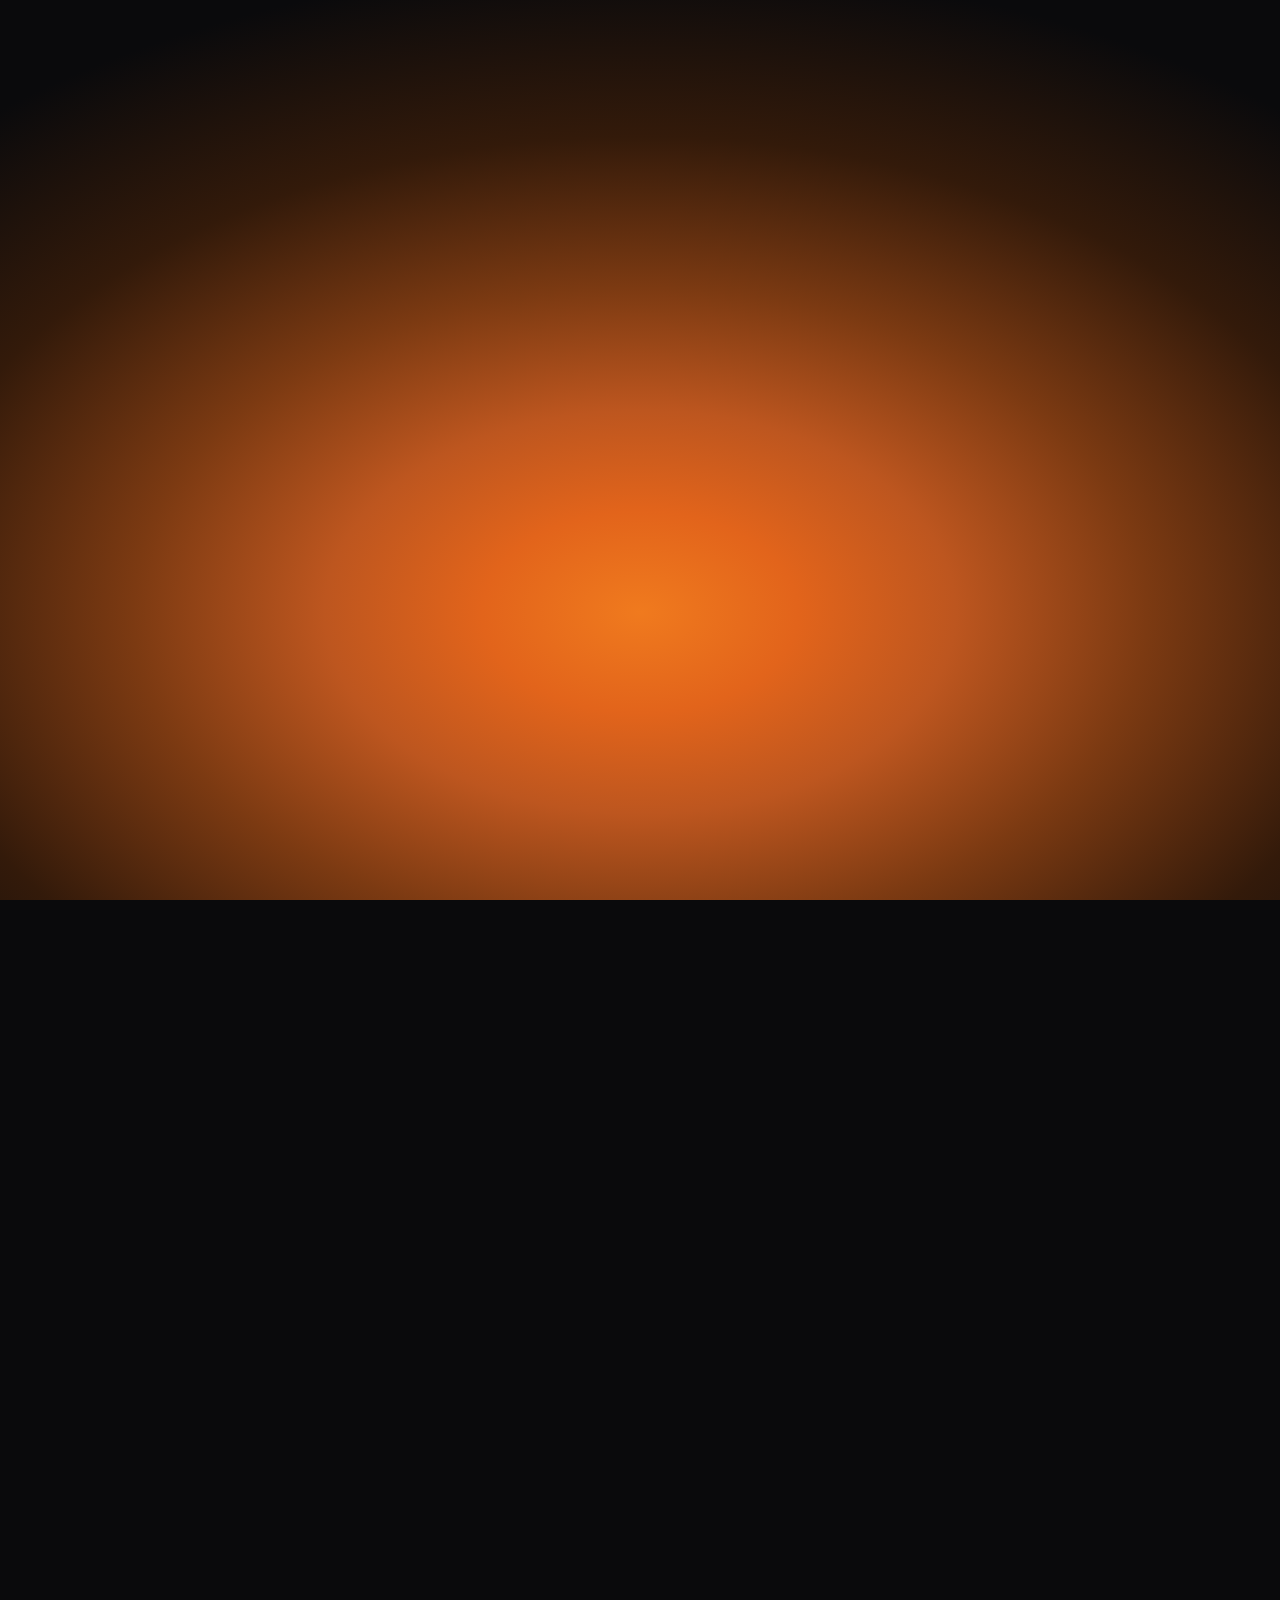
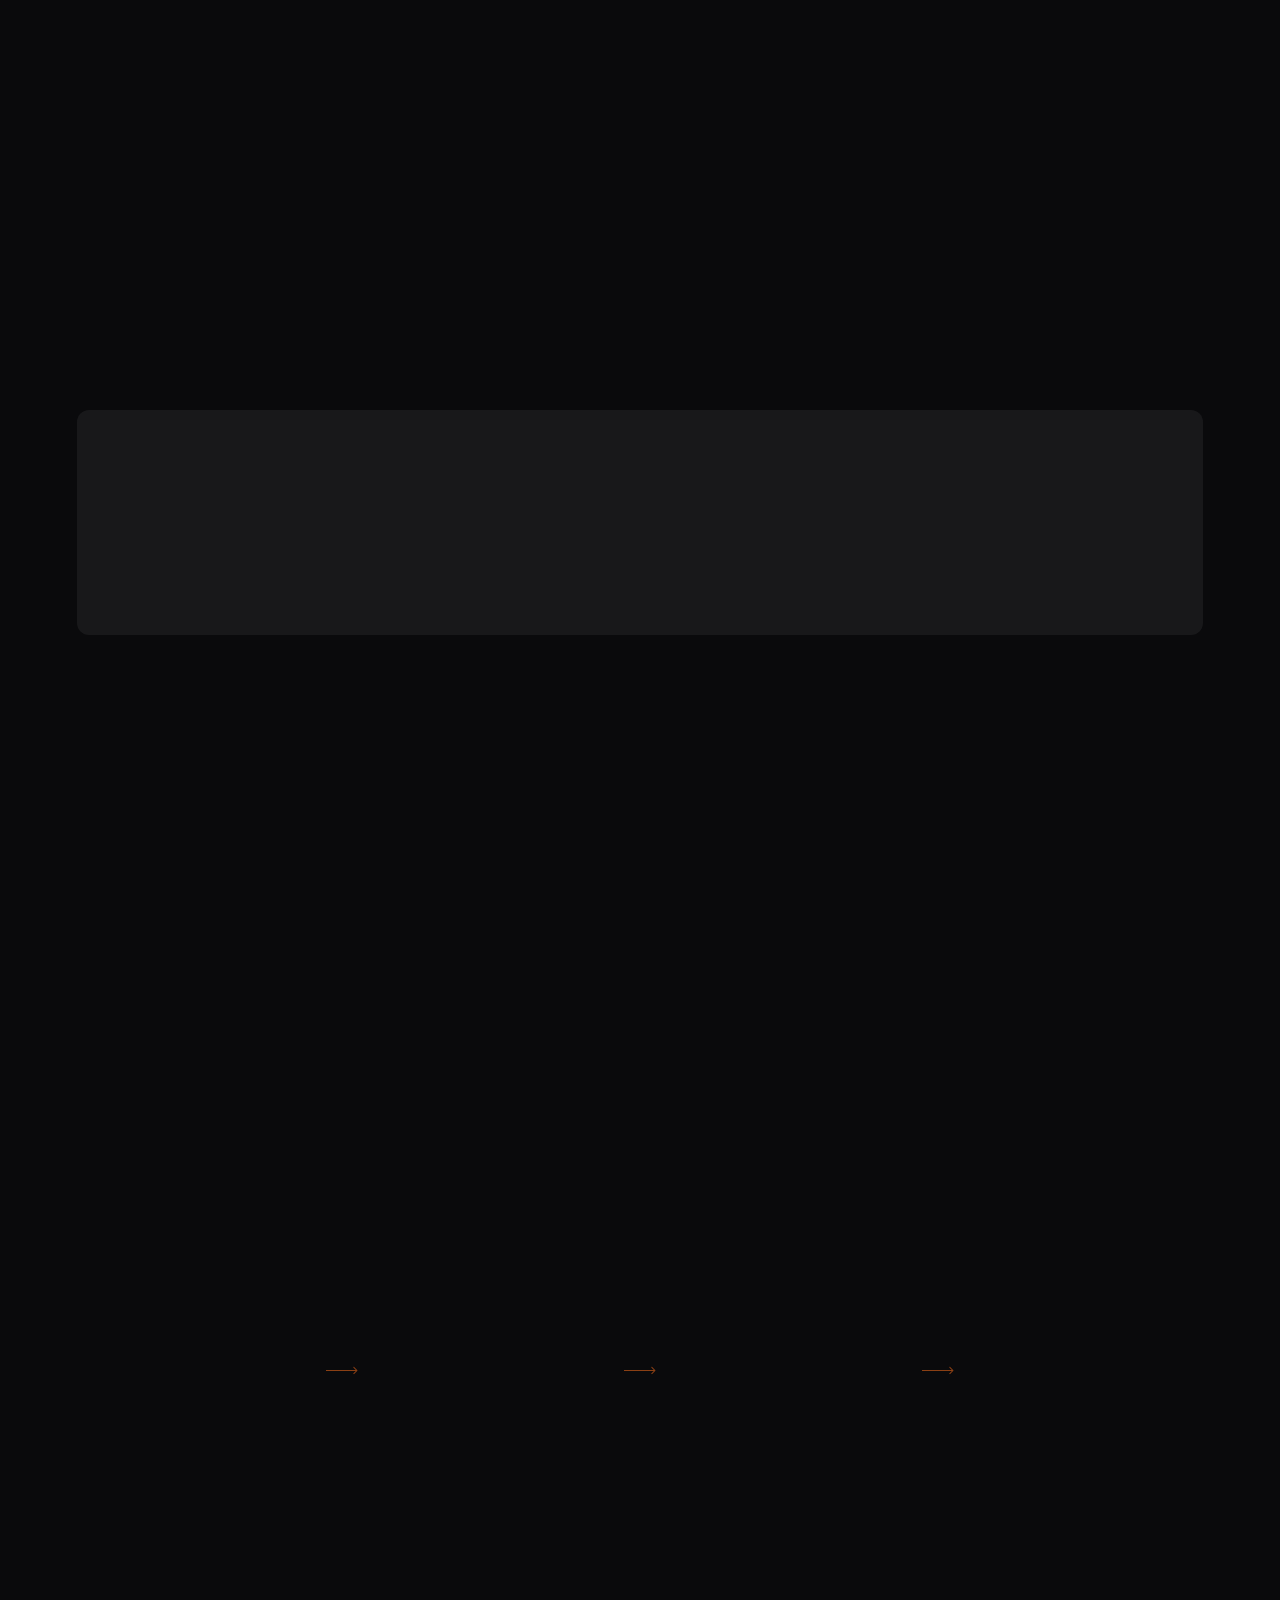
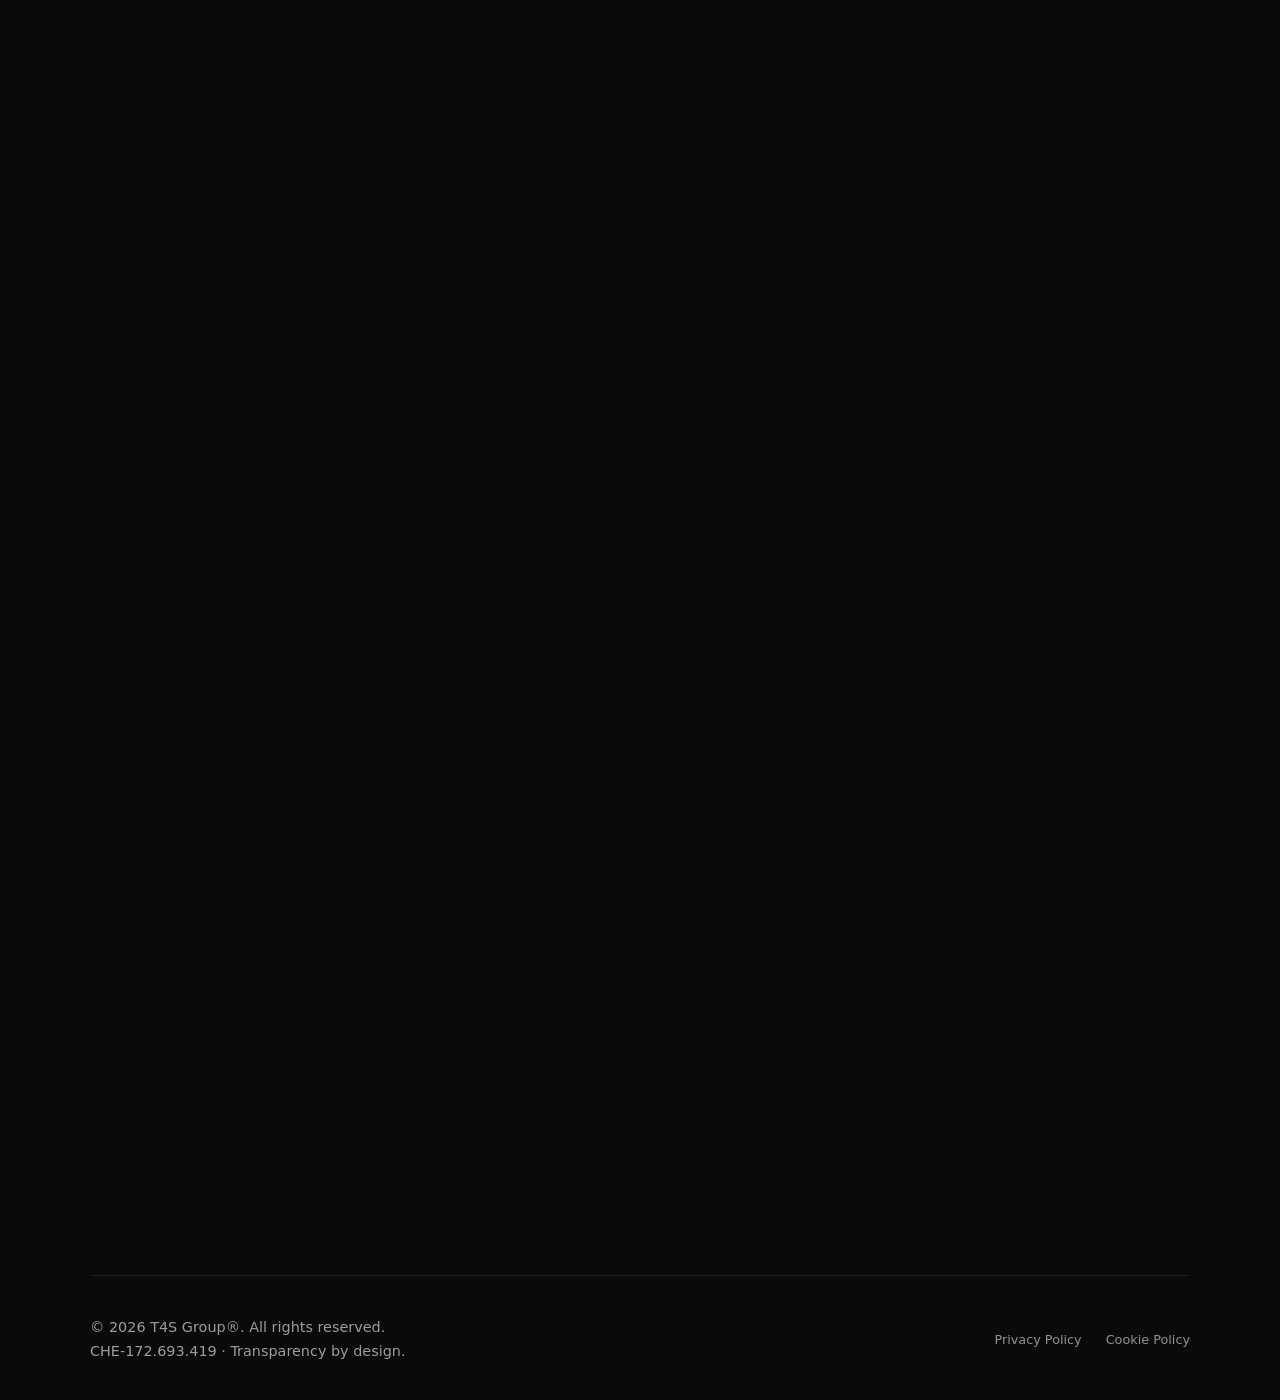
==== commit 9fd063de: "The T4S Method: tolta la linea, le fasi si accendono una dopo l'altra (21/11/2026) Co-Authored-By: C" ====
--- a/index.html
+++ b/index.html
@@ -12,4 +12,4 @@
                       rgba(158,66,16,0.10),
                       rgba(255,255,255,0.02));border:1px solid rgba(158,66,16,0.32)"><div class="text-[0.92rem] text-white/85 leading-snug">Governance &amp; compliance</div></div></div></div><div class=""><div style="opacity:0;transform:translateY(90px)"><div class="rounded-lg p-5 h-full" style="background:linear-gradient(180deg,
                       rgba(110,52,14,0.10),
-                      rgba(255,255,255,0.02));border:1px solid rgba(110,52,14,0.32)"><div class="text-[0.92rem] text-white/85 leading-snug">Decision &amp; action layer</div></div></div></div></div></div></div></section><section id="tech-stack" data-phase="8" class="relative"><div class="ic-fh-section"><div class="max-w-[1400px] mx-auto w-full"><div class="text-center"><div style="opacity:0;transform:translateY(90px)"><h2 class="ic-typ-h2">Le piattaforme su cui il nostro<br/>team è certificato e operativo.</h2></div><div style="opacity:0;transform:translateY(90px)"><p class="ic-typ-p mt-10 mx-auto max-w-[60ch]">Lavoriamo end-to-end sulle tecnologie scelte dal mercato enterprise. Le configuriamo, le integriamo, le manuteniamo — senza vendor-lock interessato. La scelta dello stack la dettano i tuoi requisiti, non le commissioni di un partner program.</p></div></div><div class="mt-20 grid grid-cols-2 md:grid-cols-5 gap-px rounded-xl overflow-hidden" style="background:rgba(255,255,255,0.06)"><div class=""><div style="opacity:0;transform:translateY(90px)"><div class="px-8 py-12 flex flex-col items-center justify-center text-center h-full" style="background:linear-gradient(180deg, rgba(20,18,22,0.55), rgba(10,10,12,0.45));backdrop-filter:blur(10px);-webkit-backdrop-filter:blur(10px);min-height:220px"><img src="/img/loghi/salesforce.svg" alt="Salesforce" width="80" height="80" style="width:80px;height:80px;object-fit:contain" loading="lazy"/><div class="mt-7 text-[0.86rem] tracking-[0.05em] text-white/65">Salesforce</div></div></div></div><div class=""><div style="opacity:0;transform:translateY(90px)"><div class="px-8 py-12 flex flex-col items-center justify-center text-center h-full" style="background:linear-gradient(180deg, rgba(20,18,22,0.55), rgba(10,10,12,0.45));backdrop-filter:blur(10px);-webkit-backdrop-filter:blur(10px);min-height:220px"><img src="/img/loghi/hubspot.svg" alt="HubSpot" width="80" height="80" style="width:80px;height:80px;object-fit:contain" loading="lazy"/><div class="mt-7 text-[0.86rem] tracking-[0.05em] text-white/65">HubSpot</div></div></div></div><div class=""><div style="opacity:0;transform:translateY(90px)"><div class="px-8 py-12 flex flex-col items-center justify-center text-center h-full" style="background:linear-gradient(180deg, rgba(20,18,22,0.55), rgba(10,10,12,0.45));backdrop-filter:blur(10px);-webkit-backdrop-filter:blur(10px);min-height:220px"><img src="/img/loghi/mulesoft.svg" alt="MuleSoft" width="80" height="80" style="width:80px;height:80px;object-fit:contain" loading="lazy"/><div class="mt-7 text-[0.86rem] tracking-[0.05em] text-white/65">MuleSoft</div></div></div></div><div class=""><div style="opacity:0;transform:translateY(90px)"><div class="px-8 py-12 flex flex-col items-center justify-center text-center h-full" style="background:linear-gradient(180deg, rgba(20,18,22,0.55), rgba(10,10,12,0.45));backdrop-filter:blur(10px);-webkit-backdrop-filter:blur(10px);min-height:220px"><img src="/img/loghi/tableau.svg" alt="Tableau" width="80" height="80" style="width:80px;height:80px;object-fit:contain" loading="lazy"/><div class="mt-7 text-[0.86rem] tracking-[0.05em] text-white/65">Tableau</div></div></div></div><div class="col-span-2 md:col-span-1"><div style="opacity:0;transform:translateY(90px)"><div class="px-8 py-12 flex flex-col items-center justify-center text-center h-full" style="background:linear-gradient(180deg, rgba(20,18,22,0.55), rgba(10,10,12,0.45));backdrop-filter:blur(10px);-webkit-backdrop-filter:blur(10px);min-height:220px"><img src="/img/loghi/claude.svg" alt="Anthropic" width="80" height="80" style="width:80px;height:80px;object-fit:contain" loading="lazy"/><div class="mt-7 text-[0.86rem] tracking-[0.05em] text-white/65">Anthropic</div></div></div></div></div></div></div></section><section id="from-vision" data-phase="3" class="relative"><div class="ic-fh-section"><div class="max-w-[1400px] mx-auto w-full"><div class="text-center"><div style="opacity:0;transform:translateY(90px)"><h1 class="ic-typ-h1">The T4S Method</h1></div><div style="opacity:0;transform:translateY(90px)"><p class="ic-typ-p mt-10 mx-auto max-w-[60ch]">Ogni mandato T4S Group segue una metodologia in quattro fasi. Forfait per fase concordato in anticipo, deliverable verificabili, change request gestite formalmente. Niente time &amp; material che esplode a fine trimestre.</p></div></div><div class="ic-process-row"><div class=""><div style="opacity:0;transform:translateY(90px)"><div class="ic-card"><div class="ic-card-content"><h3>Define</h3><p class="ic-typ-p--small">Discovery con stakeholder business e IT. Mappatura dei processi reali, dei vincoli normativi e degli obiettivi misurabili. In output: scope, RACI, criteri di accettazione condivisi.</p></div></div></div></div><svg width="32" height="9" viewBox="0 0 32 9" fill="none" xmlns="http://www.w3.org/2000/svg" class="opacity-60"><path d="M31.3536 4.85355C31.5488 4.65829 31.5488 4.34171 31.3536 4.14645L28.1716 0.964466C27.9763 0.769204 27.6597 0.769204 27.4645 0.964466C27.2692 1.15973 27.2692 1.47631 27.4645 1.67157L30.2929 4.5L27.4645 7.32843C27.2692 7.52369 27.2692 7.84027 27.4645 8.03553C27.6597 8.2308 27.9763 8.2308 28.1716 8.03553L31.3536 4.85355ZM0 4.5V5H31V4.5V4H0V4.5Z" fill="#e2641b"></path></svg><div class=""><div style="opacity:0;transform:translateY(90px)"><div class="ic-card"><div class="ic-card-content"><h3>Design</h3><p class="ic-typ-p--small">Architettura, modello dati, flussi di integrazione, sicurezza, modello AI dove serve. Tutte le decisioni motivate, tracciate e validate con il cliente prima di una sola riga di codice.</p></div></div></div></div><svg width="32" height="9" viewBox="0 0 32 9" fill="none" xmlns="http://www.w3.org/2000/svg" class="opacity-60"><path d="M31.3536 4.85355C31.5488 4.65829 31.5488 4.34171 31.3536 4.14645L28.1716 0.964466C27.9763 0.769204 27.6597 0.769204 27.4645 0.964466C27.2692 1.15973 27.2692 1.47631 27.4645 1.67157L30.2929 4.5L27.4645 7.32843C27.2692 7.52369 27.2692 7.84027 27.4645 8.03553C27.6597 8.2308 27.9763 8.2308 28.1716 8.03553L31.3536 4.85355ZM0 4.5V5H31V4.5V4H0V4.5Z" fill="#e2641b"></path></svg><div class=""><div style="opacity:0;transform:translateY(90px)"><div class="ic-card"><div class="ic-card-content"><h3>Develop</h3><p class="ic-typ-p--small">Sprint di due settimane, demo live di feature reali, code review interna senior, test automatici e manuali. Cliente e team T4S lavorano sullo stesso backlog, con visibilità continua sull&apos;avanzamento.</p></div></div></div></div><svg width="32" height="9" viewBox="0 0 32 9" fill="none" xmlns="http://www.w3.org/2000/svg" class="opacity-60"><path d="M31.3536 4.85355C31.5488 4.65829 31.5488 4.34171 31.3536 4.14645L28.1716 0.964466C27.9763 0.769204 27.6597 0.769204 27.4645 0.964466C27.2692 1.15973 27.2692 1.47631 27.4645 1.67157L30.2929 4.5L27.4645 7.32843C27.2692 7.52369 27.2692 7.84027 27.4645 8.03553C27.6597 8.2308 27.9763 8.2308 28.1716 8.03553L31.3536 4.85355ZM0 4.5V5H31V4.5V4H0V4.5Z" fill="#e2641b"></path></svg><div class=""><div style="opacity:0;transform:translateY(90px)"><div class="ic-card"><div class="ic-card-content"><h3>Deliver</h3><p class="ic-typ-p--small">Go-live controllato, hyper-care 30/60/90, KPI di adozione monitorati, runbook operativi in italiano. Trasferimento completo della conoscenza al team interno del cliente al termine del mandato.</p></div></div></div></div></div></div></div></section><section id="partners" data-phase="9" class="relative"><div class="ic-fh-section"><div class="max-w-[1400px] mx-auto w-full"><div class="text-center"><div style="opacity:0;transform:translateY(90px)"><h1 class="ic-typ-h1">Tre profili di cliente,<br/>uno standard di delivery.</h1></div><div style="opacity:0;transform:translateY(90px)"><p class="ic-typ-p mt-10 mx-auto max-w-[60ch]">Adattiamo modello d&#x27;ingaggio, governance e profondità del team al contesto. La metodologia, il livello di seniority e le certificazioni del nostro personale restano costanti.</p></div></div><div class="ic-card-wrapper"><div class=""><div style="opacity:0;transform:translateY(90px)"><div class="ic-card"><div class="ic-card-content"><h3>Gruppi Industriali</h3><p class="ic-typ-p--small">Mandati pluriennali su programmi CRM, integrazione ERP, modernizzazione legacy e governance multi-cloud. Engagement strutturato, MSA, SLA scritti, steering committee mensile con la direzione IT.</p></div></div></div></div><div class=""><div style="opacity:0;transform:translateY(90px)"><div class="ic-card"><div class="ic-card-content"><h3>PMI in Crescita</h3><p class="ic-typ-p--small">Implementazione di Salesforce o HubSpot, integrazioni iPaaS, prima architettura cloud, AI-readiness. Forfait fisso per fase, deliverable verificabili, time-to-value sotto i sei mesi dal kick-off.</p></div></div></div></div><div class=""><div style="opacity:0;transform:translateY(90px)"><div class="ic-card"><div class="ic-card-content"><h3>Scale-up Tecnologiche</h3><p class="ic-typ-p--small">Affianchiamo i CTO nella scalabilità: data platform, observability, automazione DevOps, sicurezza by-design. Approccio embedded — lavoriamo come estensione del team interno, non come fornitore esterno.</p></div></div></div></div></div></div></div></section><section id="people" data-phase="7" class="relative"><div class="ic-fh-section"><div class="max-w-[1400px] mx-auto w-full"><div class="text-center"><div style="opacity:0;transform:translateY(90px)"><h1 class="ic-typ-h1">Il nostro team</h1></div><div style="opacity:0;transform:translateY(90px)"><p class="ic-typ-p mt-10 mx-auto max-w-[60ch]">Senior-only, certificati sulle piattaforme che implementiamo. La persona che disegna l&#x27;architettura è la stessa che la firma al kick-off. Niente staffing piramidale, niente delivery offshore non dichiarata.</p></div></div><div class="grid sm:grid-cols-2 lg:grid-cols-3 gap-5 mt-14"><div class=""><div style="opacity:0;transform:translateY(90px)"><div class="ic-card h-full"><div class="ic-card-content"><h3 style="font-weight:500;font-size:1.15rem">Managing Partners</h3><p class="ic-typ-p--small mt-3">Founder e partner senior, con esperienza di delivery IT su clienti enterprise svizzeri ed europei. Sono i referenti diretti dei programmi pluriennali e i firmatari dei mandati.</p></div></div></div></div><div class=""><div style="opacity:0;transform:translateY(90px)"><div class="ic-card h-full"><div class="ic-card-content"><h3 style="font-weight:500;font-size:1.15rem">Solution Architects</h3><p class="ic-typ-p--small mt-3">Architetture CRM, cloud e dati. Esperienza diretta su Salesforce, HubSpot, AWS e Microsoft Azure su programmi enterprise pluriennali.</p></div></div></div></div><div class=""><div style="opacity:0;transform:translateY(90px)"><div class="ic-card h-full"><div class="ic-card-content"><h3 style="font-weight:500;font-size:1.15rem">Delivery &amp; Program Managers</h3><p class="ic-typ-p--small mt-3">PMP, Prince2 e SAFe-certified. Tengono insieme scope, qualità e relazione cliente. Sono il punto unico di contatto operativo per tutta la durata del mandato.</p></div></div></div></div><div class=""><div style="opacity:0;transform:translateY(90px)"><div class="ic-card h-full"><div class="ic-card-content"><h3 style="font-weight:500;font-size:1.15rem">AI &amp; Data Engineers</h3><p class="ic-typ-p--small mt-3">Data engineer Snowflake/Databricks-certified, ML engineer con esperienza su LLM applicati a contesti enterprise. Costruiscono i layer dati e AI del T4S Core®.</p></div></div></div></div><div class=""><div style="opacity:0;transform:translateY(90px)"><div class="ic-card h-full"><div class="ic-card-content"><h3 style="font-weight:500;font-size:1.15rem">Cybersecurity Leads</h3><p class="ic-typ-p--small mt-3">CISSP, OSCP, ISO 27001 Lead Auditor. Definiscono security-by-design, identity governance e compliance svizzera ed europea su tutti i progetti.</p></div></div></div></div><div class=""><div style="opacity:0;transform:translateY(90px)"><div class="ic-card h-full"><div class="ic-card-content"><h3 style="font-weight:500;font-size:1.15rem">Cloud &amp; DevOps Engineers</h3><p class="ic-typ-p--small mt-3">AWS, Azure e GCP certified. Infrastructure-as-code, pipeline CI/CD, observability, gestione costi cloud. Mantengono in esercizio le piattaforme che mettiamo in produzione.</p></div></div></div></div></div></div></div></section><section id="contacts" data-phase="0" class="relative"><div class="ic-fh-section" style="padding-bottom:4vh"><div class="max-w-[1100px] mx-auto w-full text-center"><div class=""><div style="opacity:0;transform:translateY(90px)"><h1 class="ic-typ-h1">Parliamone</h1></div><div style="opacity:0;transform:translateY(90px)"><p class="ic-typ-p mt-10 mx-auto">Una call diagnostica iniziale per capire dove sei, dove vuoi andare e se T4S Group è il partner giusto per il tuo programma IT. Senza pitch commerciali, senza fretta — solo una valutazione tecnica condivisa.</p></div></div><div class=""><div style="opacity:0;transform:translateY(90px)"><form id="leadForm" class="mt-20 max-w-[860px] mx-auto text-left p-8 md:p-10 rounded-2xl glass-border" style="background:linear-gradient(180deg, rgba(20,18,22,0.55), rgba(10,10,12,0.45));backdrop-filter:blur(14px);-webkit-backdrop-filter:blur(14px)" action="https://60a66366.sibforms.com/serve/[base64]" method="POST"><input type="hidden" name="email_address_check" value=""/><input type="hidden" name="locale" value="en"/><input type="hidden" name="html_type" value="simple"/><h3 class="text-white text-center" style="font-weight:500;font-size:1.45rem;letter-spacing:-0.015em">Richiedi una consulenza</h3><div class="mt-8 grid grid-cols-1 md:grid-cols-2 gap-4"><div><label for="first_name" class="block text-[0.72rem] tracking-[0.18em] uppercase text-white/55 mb-2">Nome</label><input id="first_name" type="text" maxLength="40" required="" autoComplete="given-name" class="w-full bg-white/[0.03] border border-white/10 rounded-xl px-4 py-3 text-[0.95rem] text-white placeholder-white/35 outline-none focus:border-white/30 focus:bg-white/[0.05] transition-colors" name="FIRSTNAME"/></div><div><label for="last_name" class="block text-[0.72rem] tracking-[0.18em] uppercase text-white/55 mb-2">Cognome</label><input id="last_name" type="text" maxLength="80" required="" autoComplete="family-name" class="w-full bg-white/[0.03] border border-white/10 rounded-xl px-4 py-3 text-[0.95rem] text-white placeholder-white/35 outline-none focus:border-white/30 focus:bg-white/[0.05] transition-colors" name="LASTNAME"/></div><div class="md:col-span-2"><label for="email" class="block text-[0.72rem] tracking-[0.18em] uppercase text-white/55 mb-2">Email</label><input id="email" type="email" maxLength="80" required="" autoComplete="email" class="w-full bg-white/[0.03] border border-white/10 rounded-xl px-4 py-3 text-[0.95rem] text-white placeholder-white/35 outline-none focus:border-white/30 focus:bg-white/[0.05] transition-colors" name="EMAIL"/></div><div class="md:col-span-2"><label for="company" class="block text-[0.72rem] tracking-[0.18em] uppercase text-white/55 mb-2">Azienda</label><input id="company" type="text" maxLength="40" required="" autoComplete="organization" class="w-full bg-white/[0.03] border border-white/10 rounded-xl px-4 py-3 text-[0.95rem] text-white placeholder-white/35 outline-none focus:border-white/30 focus:bg-white/[0.05] transition-colors" name="AZIENDA"/></div></div><p class="text-[0.78rem] text-white/45 mt-6 text-center">Inviando i dati accetti che ti ricontattiamo per la consulenza.</p><div class="flex justify-center mt-7"><button type="submit" class="inline-flex items-center gap-3 rounded-full px-8 py-3.5 text-[0.95rem] font-medium text-white transition-transform hover:scale-[1.02]" style="background:linear-gradient(135deg, rgba(226,100,27,0.95), rgba(110,52,14,0.95));box-shadow:0 12px 40px -8px rgba(226,100,27,0.55), inset 0 1px 0 rgba(255,255,255,0.22)">Invia richiesta<span aria-hidden="true">→</span></button></div></form></div></div><div class=""><div style="opacity:0;transform:translateY(90px)"></div></div><div class="t4s-social-ftr mt-12 flex justify-center items-center gap-2 flex-wrap"><a href="https://wa.me/41767887690" target="_blank" rel="noreferrer" aria-label="WhatsApp" class="w-12 h-12 rounded-full flex items-center justify-center border border-white/15 hover:border-white/40 hover:bg-white/5 transition-colors"><img src="/img/icone/whatsapp.svg" alt="WhatsApp" width="22" height="22" style="width:22px;height:22px"/></a><a href="https://www.linkedin.com/company/t4s-group/" target="_blank" rel="noreferrer" aria-label="LinkedIn" class="w-12 h-12 rounded-full flex items-center justify-center border border-white/15 hover:border-white/40 hover:bg-white/5 transition-colors"><img src="/img/icone/linkedin.svg" alt="LinkedIn" width="22" height="22" style="width:22px;height:22px"/></a><a href="https://www.instagram.com/t4s.ch/" target="_blank" rel="noreferrer" aria-label="Instagram" class="w-12 h-12 rounded-full flex items-center justify-center border border-white/15 hover:border-white/40 hover:bg-white/5 transition-colors"><img src="/img/icone/instagram.svg" alt="Instagram" width="22" height="22" style="width:22px;height:22px"/></a><a href="mailto:odoka@t4sgroup.com" aria-label="Email" class="w-12 h-12 rounded-full flex items-center justify-center border border-white/15 hover:border-white/40 hover:bg-white/5 transition-colors"><img src="/img/icone/email.svg" alt="Email" width="22" height="22" style="width:22px;height:22px"/></a><a href="tel:+41767887690" aria-label="Telefono" class="w-12 h-12 rounded-full flex items-center justify-center border border-white/15 hover:border-white/40 hover:bg-white/5 transition-colors"><img src="/img/icone/telefono.svg" alt="Telefono" width="22" height="22" style="width:22px;height:22px"/></a></div><footer class="mt-24 pt-10 border-t flex flex-col md:flex-row items-center md:justify-between gap-6 t4s-footer" style="border-color:rgba(255,255,255,0.08)"><p class="ic-typ-p--small">© <!-- -->2026<!-- --> T4S Group®. All rights reserved.<br/>CHE-172.693.419 · Transparency by design.</p><div class="flex items-center gap-6 text-[0.8rem] text-white/55"><a href="#" class="hover:text-white transition-colors">Privacy Policy</a><a href="#" class="hover:text-white transition-colors">Cookie Policy</a></div></footer></div></div></section></main></div><script src="/_next/static/chunks/webpack-f69a931931267d18.js" async=""></script><script>(self.__next_f=self.__next_f||[]).push([0]);self.__next_f.push([2,null])</script><script>self.__next_f.push([1,"1:HL[\"/_next/static/media/e4af272ccee01ff0-s.p.woff2\",\"font\",{\"crossOrigin\":\"\",\"type\":\"font/woff2\"}]\n2:HL[\"/_next/static/css/a720194b080927c9.css\",\"style\"]\n"])</script><script>self.__next_f.push([1,"3:I[2846,[],\"\"]\n5:I[7034,[\"521\",\"static/chunks/521-615d5f2e810cf50e.js\",\"931\",\"static/chunks/app/page-bd0046576d245d45.js\"],\"default\"]\n6:I[7964,[\"521\",\"static/chunks/521-615d5f2e810cf50e.js\",\"931\",\"static/chunks/app/page-bd0046576d245d45.js\"],\"default\"]\n7:I[525,[\"521\",\"static/chunks/521-615d5f2e810cf50e.js\",\"931\",\"static/chunks/app/page-bd0046576d245d45.js\"],\"default\"]\n8:I[386,[\"521\",\"static/chunks/521-615d5f2e810cf50e.js\",\"931\",\"static/chunks/app/page-bd0046576d245d45.js\"],\"default\"]\n9:I[7596,[\"521\",\"static/chunks/521-615d5f2e810cf50e.js\",\"931\",\"static/chunks/app/page-bd0046576d245d45.js\"],\"default\"]\na:I[5336,[\"521\",\"static/chunks/521-615d5f2e810cf50e.js\",\"931\",\"static/chunks/app/page-bd0046576d245d45.js\"],\"default\"]\nb:I[748,[\"521\",\"static/chunks/521-615d5f2e810cf50e.js\",\"931\",\"static/chunks/app/page-bd0046576d245d45.js\"],\"default\"]\nc:I[2388,[\"521\",\"static/chunks/521-615d5f2e810cf50e.js\",\"931\",\"static/chunks/app/page-bd0046576d245d45.js\"],\"default\"]\nd:I[690,[\"521\",\"static/chunks/521-615d5f2e810cf50e.js\",\"931\",\"static/chunks/app/page-bd0046576d245d45.js\"],\"default\"]\ne:I[644,[\"689\",\"static/chunks/b536a0f1-72d9f5aae0308604.js\",\"521\",\"static/chunks/521-615d5f2e810cf50e.js\",\"962\",\"static/chunks/962-ee6c089f92088d66.js\",\"185\",\"static/chunks/app/layout-3d254c8e269f3ac1.js\"],\"default\"]\nf:I[8537,[\"689\",\"static/chunks/b536a0f1-72d9f5aae0308604.js\",\"521\",\"static/chunks/521-615d5f2e810cf50e.js\",\"962\",\"static/chunks/962-ee6c089f92088d66.js\",\"185\",\"static/chunks/app/layout-3d254c8e269f3ac1.js\"],\"default\"]\n10:I[2331,[\"689\",\"static/chunks/b536a0f1-72d9f5aae0308604.js\",\"521\",\"static/chunks/521-615d5f2e810cf50e.js\",\"962\",\"static/chunks/962-ee6c089f92088d66.js\",\"185\",\"static/chunks/app/layout-3d254c8e269f3ac1.js\"],\"default\"]\n11:I[8595,[\"689\",\"static/chunks/b536a0f1-72d9f5aae0308604.js\",\"521\",\"static/chunks/521-615d5f2e810cf50e.js\",\"962\",\"static/chunks/962-ee6c089f92088d66.js\",\"185\",\"static/chunks/app/layout-3d254c8e269f3ac1.js\"],\"default\"]\n12:I[4707,[],\"\"]\n13:I[6423,[],\"\"]\n15:I[1060,[],\"\"]\n16:[]\n"])</script><script>self.__next_f.push([1,"0:[\"$\",\"$L3\",null,{\"buildId\":\"3Ot0XHfyc2xjweBAUnYti\",\"assetPrefix\":\"\",\"urlParts\":[\"\",\"\"],\"initialTree\":[\"\",{\"children\":[\"__PAGE__\",{}]},\"$undefined\",\"$undefined\",true],\"initialSeedData\":[\"\",{\"children\":[\"__PAGE__\",{},[[\"$L4\",[\"$\",\"main\",null,{\"children\":[[\"$\",\"$L5\",null,{}],[\"$\",\"$L6\",null,{}],[\"$\",\"$L7\",null,{\"id\":\"horizon-cloud\",\"phase\":2,\"align\":\"left\",\"title\":[\"Cloud Infrastructure\",[\"$\",\"br\",null,{}],\"\u0026 CRM Platforms\"],\"body\":\"Implementazione e modernizzazione di Salesforce, HubSpot e Microsoft Dynamics 365 su infrastruttura cloud AWS, Azure e Google Cloud. Migrazioni controllate, infrastructure-as-code, integrazione end-to-end con i sistemi gestionali, costi prevedibili e observability nativa.\"}],[\"$\",\"$L7\",null,{\"id\":\"horizon-data\",\"phase\":5,\"align\":\"right\",\"title\":[\"Data Engineering\",[\"$\",\"br\",null,{}],\"\u0026 Business Intelligence\"],\"body\":\"Data warehouse Snowflake e Databricks, reverse-ETL, semantic layer e dashboard Tableau / Power BI. Una sola fonte di verità per finance, vendite e operations. Eventi in real-time, KPI condivisi, decisioni più rapide — anche per chi oggi convive con quindici report Excel disallineati.\"}],[\"$\",\"$L7\",null,{\"id\":\"horizon-security\",\"phase\":4,\"align\":\"left\",\"title\":[\"Cybersecurity\",[\"$\",\"br\",null,{}],\"\u0026 Data Protection\"],\"body\":\"Hardening, identity \u0026 access governance, audit trail e gestione incidenti. Allineamento FADP, nLPD e GDPR già al disegno della soluzione — non come check di conformità a fine progetto. Pen-test periodici, vulnerability management e runbook on-call inclusi nei mandati di managed service.\"}],[\"$\",\"$L7\",null,{\"id\":\"horizon-ai\",\"phase\":3,\"align\":\"right\",\"title\":[\"Applied AI\",[\"$\",\"br\",null,{}],\"\u0026 Decision Intelligence\"],\"body\":\"Lead scoring predittivo, agent assist, retrieval-augmented generation, sintesi automatica delle conversazioni. Integriamo modelli OpenAI, Anthropic e open-source nei processi vendita, customer service e operations — con guardrail di sicurezza, tracciabilità e ROI misurabile.\"}],[\"$\",\"$L8\",null,{}],[\"$\",\"$L9\",null,{}],[\"$\",\"$La\",null,{}],[\"$\",\"$Lb\",null,{}],[\"$\",\"$Lc\",null,{}],[\"$\",\"$Ld\",null,{}]]}],null],null],null]},[[[[\"$\",\"link\",\"0\",{\"rel\":\"stylesheet\",\"href\":\"/_next/static/css/a720194b080927c9.css\",\"precedence\":\"next\",\"crossOrigin\":\"$undefined\"}]],[\"$\",\"html\",null,{\"lang\":\"it\",\"className\":\"__variable_0fc2d1\",\"children\":[\"$\",\"body\",null,{\"className\":\"bg-bg text-white/70 font-sans relative\",\"children\":[[\"$\",\"$Le\",null,{}],[\"$\",\"$Lf\",null,{}],[\"$\",\"$L10\",null,{}],[\"$\",\"$L11\",null,{}],[\"$\",\"div\",null,{\"className\":\"relative z-10\",\"children\":[\"$\",\"$L12\",null,{\"parallelRouterKey\":\"children\",\"segmentPath\":[\"children\"],\"error\":\"$undefined\",\"errorStyles\":\"$undefined\",\"errorScripts\":\"$undefined\",\"template\":[\"$\",\"$L13\",null,{}],\"templateStyles\":\"$undefined\",\"templateScripts\":\"$undefined\",\"notFound\":[[\"$\",\"title\",null,{\"children\":\"404: This page could not be found.\"}],[\"$\",\"div\",null,{\"style\":{\"fontFamily\":\"system-ui,\\\"Segoe UI\\\",Roboto,Helvetica,Arial,sans-serif,\\\"Apple Color Emoji\\\",\\\"Segoe UI Emoji\\\"\",\"height\":\"100vh\",\"textAlign\":\"center\",\"display\":\"flex\",\"flexDirection\":\"column\",\"alignItems\":\"center\",\"justifyContent\":\"center\"},\"children\":[\"$\",\"div\",null,{\"children\":[[\"$\",\"style\",null,{\"dangerouslySetInnerHTML\":{\"__html\":\"body{color:#000;background:#fff;margin:0}.next-error-h1{border-right:1px solid rgba(0,0,0,.3)}@media (prefers-color-scheme:dark){body{color:#fff;background:#000}.next-error-h1{border-right:1px solid rgba(255,255,255,.3)}}\"}}],[\"$\",\"h1\",null,{\"className\":\"next-error-h1\",\"style\":{\"display\":\"inline-block\",\"margin\":\"0 20px 0 0\",\"padding\":\"0 23px 0 0\",\"fontSize\":24,\"fontWeight\":500,\"verticalAlign\":\"top\",\"lineHeight\":\"49px\"},\"children\":\"404\"}],[\"$\",\"div\",null,{\"style\":{\"display\":\"inline-block\"},\"children\":[\"$\",\"h2\",null,{\"style\":{\"fontSize\":14,\"fontWeight\":400,\"lineHeight\":\"49px\",\"margin\":0},\"children\":\"This page could not be found.\"}]}]]}]}]],\"notFoundStyles\":[]}]}]]}]}]],null],null],\"couldBeIntercepted\":false,\"initialHead\":[null,\"$L14\"],\"globalErrorComponent\":\"$15\",\"missingSlots\":\"$W16\"}]\n"])</script><script>self.__next_f.push([1,"14:[[\"$\",\"meta\",\"0\",{\"name\":\"viewport\",\"content\":\"width=device-width, initial-scale=1\"}],[\"$\",\"meta\",\"1\",{\"charSet\":\"utf-8\"}],[\"$\",\"title\",\"2\",{\"children\":\"T4S Group® · Swiss Technology, Real Business Results\"}],[\"$\",\"meta\",\"3\",{\"name\":\"description\",\"content\":\"T4S Group costruisce l’infrastruttura digitale delle imprese svizzere. Cloud, AI, sicurezza e dati — un solo team senior, output verificabili.\"}],[\"$\",\"link\",\"4\",{\"rel\":\"icon\",\"href\":\"/favicon.png\"}],[\"$\",\"meta\",\"5\",{\"name\":\"next-size-adjust\"}]]\n4:null\n"])</script><script type="module" src="/js/t4s-core-orb.js?v=41"></script><script src="/js/card-reveal.js?v=5"></script><script src="/js/metodo-luce.js?v=4"></script></body></html>+                      rgba(255,255,255,0.02));border:1px solid rgba(110,52,14,0.32)"><div class="text-[0.92rem] text-white/85 leading-snug">Decision &amp; action layer</div></div></div></div></div></div></div></section><section id="tech-stack" data-phase="8" class="relative"><div class="ic-fh-section"><div class="max-w-[1400px] mx-auto w-full"><div class="text-center"><div style="opacity:0;transform:translateY(90px)"><h2 class="ic-typ-h2">Le piattaforme su cui il nostro<br/>team è certificato e operativo.</h2></div><div style="opacity:0;transform:translateY(90px)"><p class="ic-typ-p mt-10 mx-auto max-w-[60ch]">Lavoriamo end-to-end sulle tecnologie scelte dal mercato enterprise. Le configuriamo, le integriamo, le manuteniamo — senza vendor-lock interessato. La scelta dello stack la dettano i tuoi requisiti, non le commissioni di un partner program.</p></div></div><div class="mt-20 grid grid-cols-2 md:grid-cols-5 gap-px rounded-xl overflow-hidden" style="background:rgba(255,255,255,0.06)"><div class=""><div style="opacity:0;transform:translateY(90px)"><div class="px-8 py-12 flex flex-col items-center justify-center text-center h-full" style="background:linear-gradient(180deg, rgba(20,18,22,0.55), rgba(10,10,12,0.45));backdrop-filter:blur(10px);-webkit-backdrop-filter:blur(10px);min-height:220px"><img src="/img/loghi/salesforce.svg" alt="Salesforce" width="80" height="80" style="width:80px;height:80px;object-fit:contain" loading="lazy"/><div class="mt-7 text-[0.86rem] tracking-[0.05em] text-white/65">Salesforce</div></div></div></div><div class=""><div style="opacity:0;transform:translateY(90px)"><div class="px-8 py-12 flex flex-col items-center justify-center text-center h-full" style="background:linear-gradient(180deg, rgba(20,18,22,0.55), rgba(10,10,12,0.45));backdrop-filter:blur(10px);-webkit-backdrop-filter:blur(10px);min-height:220px"><img src="/img/loghi/hubspot.svg" alt="HubSpot" width="80" height="80" style="width:80px;height:80px;object-fit:contain" loading="lazy"/><div class="mt-7 text-[0.86rem] tracking-[0.05em] text-white/65">HubSpot</div></div></div></div><div class=""><div style="opacity:0;transform:translateY(90px)"><div class="px-8 py-12 flex flex-col items-center justify-center text-center h-full" style="background:linear-gradient(180deg, rgba(20,18,22,0.55), rgba(10,10,12,0.45));backdrop-filter:blur(10px);-webkit-backdrop-filter:blur(10px);min-height:220px"><img src="/img/loghi/mulesoft.svg" alt="MuleSoft" width="80" height="80" style="width:80px;height:80px;object-fit:contain" loading="lazy"/><div class="mt-7 text-[0.86rem] tracking-[0.05em] text-white/65">MuleSoft</div></div></div></div><div class=""><div style="opacity:0;transform:translateY(90px)"><div class="px-8 py-12 flex flex-col items-center justify-center text-center h-full" style="background:linear-gradient(180deg, rgba(20,18,22,0.55), rgba(10,10,12,0.45));backdrop-filter:blur(10px);-webkit-backdrop-filter:blur(10px);min-height:220px"><img src="/img/loghi/tableau.svg" alt="Tableau" width="80" height="80" style="width:80px;height:80px;object-fit:contain" loading="lazy"/><div class="mt-7 text-[0.86rem] tracking-[0.05em] text-white/65">Tableau</div></div></div></div><div class="col-span-2 md:col-span-1"><div style="opacity:0;transform:translateY(90px)"><div class="px-8 py-12 flex flex-col items-center justify-center text-center h-full" style="background:linear-gradient(180deg, rgba(20,18,22,0.55), rgba(10,10,12,0.45));backdrop-filter:blur(10px);-webkit-backdrop-filter:blur(10px);min-height:220px"><img src="/img/loghi/claude.svg" alt="Anthropic" width="80" height="80" style="width:80px;height:80px;object-fit:contain" loading="lazy"/><div class="mt-7 text-[0.86rem] tracking-[0.05em] text-white/65">Anthropic</div></div></div></div></div></div></div></section><section id="from-vision" data-phase="3" class="relative"><div class="ic-fh-section"><div class="max-w-[1400px] mx-auto w-full"><div class="text-center"><div style="opacity:0;transform:translateY(90px)"><h1 class="ic-typ-h1">The T4S Method</h1></div><div style="opacity:0;transform:translateY(90px)"><p class="ic-typ-p mt-10 mx-auto max-w-[60ch]">Ogni mandato T4S Group segue una metodologia in quattro fasi. Forfait per fase concordato in anticipo, deliverable verificabili, change request gestite formalmente. Niente time &amp; material che esplode a fine trimestre.</p></div></div><div class="ic-process-row"><div class=""><div style="opacity:0;transform:translateY(90px)"><div class="ic-card"><div class="ic-card-content"><h3>Define</h3><p class="ic-typ-p--small">Discovery con stakeholder business e IT. Mappatura dei processi reali, dei vincoli normativi e degli obiettivi misurabili. In output: scope, RACI, criteri di accettazione condivisi.</p></div></div></div></div><svg width="32" height="9" viewBox="0 0 32 9" fill="none" xmlns="http://www.w3.org/2000/svg" class="opacity-60"><path d="M31.3536 4.85355C31.5488 4.65829 31.5488 4.34171 31.3536 4.14645L28.1716 0.964466C27.9763 0.769204 27.6597 0.769204 27.4645 0.964466C27.2692 1.15973 27.2692 1.47631 27.4645 1.67157L30.2929 4.5L27.4645 7.32843C27.2692 7.52369 27.2692 7.84027 27.4645 8.03553C27.6597 8.2308 27.9763 8.2308 28.1716 8.03553L31.3536 4.85355ZM0 4.5V5H31V4.5V4H0V4.5Z" fill="#e2641b"></path></svg><div class=""><div style="opacity:0;transform:translateY(90px)"><div class="ic-card"><div class="ic-card-content"><h3>Design</h3><p class="ic-typ-p--small">Architettura, modello dati, flussi di integrazione, sicurezza, modello AI dove serve. Tutte le decisioni motivate, tracciate e validate con il cliente prima di una sola riga di codice.</p></div></div></div></div><svg width="32" height="9" viewBox="0 0 32 9" fill="none" xmlns="http://www.w3.org/2000/svg" class="opacity-60"><path d="M31.3536 4.85355C31.5488 4.65829 31.5488 4.34171 31.3536 4.14645L28.1716 0.964466C27.9763 0.769204 27.6597 0.769204 27.4645 0.964466C27.2692 1.15973 27.2692 1.47631 27.4645 1.67157L30.2929 4.5L27.4645 7.32843C27.2692 7.52369 27.2692 7.84027 27.4645 8.03553C27.6597 8.2308 27.9763 8.2308 28.1716 8.03553L31.3536 4.85355ZM0 4.5V5H31V4.5V4H0V4.5Z" fill="#e2641b"></path></svg><div class=""><div style="opacity:0;transform:translateY(90px)"><div class="ic-card"><div class="ic-card-content"><h3>Develop</h3><p class="ic-typ-p--small">Sprint di due settimane, demo live di feature reali, code review interna senior, test automatici e manuali. Cliente e team T4S lavorano sullo stesso backlog, con visibilità continua sull&apos;avanzamento.</p></div></div></div></div><svg width="32" height="9" viewBox="0 0 32 9" fill="none" xmlns="http://www.w3.org/2000/svg" class="opacity-60"><path d="M31.3536 4.85355C31.5488 4.65829 31.5488 4.34171 31.3536 4.14645L28.1716 0.964466C27.9763 0.769204 27.6597 0.769204 27.4645 0.964466C27.2692 1.15973 27.2692 1.47631 27.4645 1.67157L30.2929 4.5L27.4645 7.32843C27.2692 7.52369 27.2692 7.84027 27.4645 8.03553C27.6597 8.2308 27.9763 8.2308 28.1716 8.03553L31.3536 4.85355ZM0 4.5V5H31V4.5V4H0V4.5Z" fill="#e2641b"></path></svg><div class=""><div style="opacity:0;transform:translateY(90px)"><div class="ic-card"><div class="ic-card-content"><h3>Deliver</h3><p class="ic-typ-p--small">Go-live controllato, hyper-care 30/60/90, KPI di adozione monitorati, runbook operativi in italiano. Trasferimento completo della conoscenza al team interno del cliente al termine del mandato.</p></div></div></div></div></div></div></div></section><section id="partners" data-phase="9" class="relative"><div class="ic-fh-section"><div class="max-w-[1400px] mx-auto w-full"><div class="text-center"><div style="opacity:0;transform:translateY(90px)"><h1 class="ic-typ-h1">Tre profili di cliente,<br/>uno standard di delivery.</h1></div><div style="opacity:0;transform:translateY(90px)"><p class="ic-typ-p mt-10 mx-auto max-w-[60ch]">Adattiamo modello d&#x27;ingaggio, governance e profondità del team al contesto. La metodologia, il livello di seniority e le certificazioni del nostro personale restano costanti.</p></div></div><div class="ic-card-wrapper"><div class=""><div style="opacity:0;transform:translateY(90px)"><div class="ic-card"><div class="ic-card-content"><h3>Gruppi Industriali</h3><p class="ic-typ-p--small">Mandati pluriennali su programmi CRM, integrazione ERP, modernizzazione legacy e governance multi-cloud. Engagement strutturato, MSA, SLA scritti, steering committee mensile con la direzione IT.</p></div></div></div></div><div class=""><div style="opacity:0;transform:translateY(90px)"><div class="ic-card"><div class="ic-card-content"><h3>PMI in Crescita</h3><p class="ic-typ-p--small">Implementazione di Salesforce o HubSpot, integrazioni iPaaS, prima architettura cloud, AI-readiness. Forfait fisso per fase, deliverable verificabili, time-to-value sotto i sei mesi dal kick-off.</p></div></div></div></div><div class=""><div style="opacity:0;transform:translateY(90px)"><div class="ic-card"><div class="ic-card-content"><h3>Scale-up Tecnologiche</h3><p class="ic-typ-p--small">Affianchiamo i CTO nella scalabilità: data platform, observability, automazione DevOps, sicurezza by-design. Approccio embedded — lavoriamo come estensione del team interno, non come fornitore esterno.</p></div></div></div></div></div></div></div></section><section id="people" data-phase="7" class="relative"><div class="ic-fh-section"><div class="max-w-[1400px] mx-auto w-full"><div class="text-center"><div style="opacity:0;transform:translateY(90px)"><h1 class="ic-typ-h1">Il nostro team</h1></div><div style="opacity:0;transform:translateY(90px)"><p class="ic-typ-p mt-10 mx-auto max-w-[60ch]">Senior-only, certificati sulle piattaforme che implementiamo. La persona che disegna l&#x27;architettura è la stessa che la firma al kick-off. Niente staffing piramidale, niente delivery offshore non dichiarata.</p></div></div><div class="grid sm:grid-cols-2 lg:grid-cols-3 gap-5 mt-14"><div class=""><div style="opacity:0;transform:translateY(90px)"><div class="ic-card h-full"><div class="ic-card-content"><h3 style="font-weight:500;font-size:1.15rem">Managing Partners</h3><p class="ic-typ-p--small mt-3">Founder e partner senior, con esperienza di delivery IT su clienti enterprise svizzeri ed europei. Sono i referenti diretti dei programmi pluriennali e i firmatari dei mandati.</p></div></div></div></div><div class=""><div style="opacity:0;transform:translateY(90px)"><div class="ic-card h-full"><div class="ic-card-content"><h3 style="font-weight:500;font-size:1.15rem">Solution Architects</h3><p class="ic-typ-p--small mt-3">Architetture CRM, cloud e dati. Esperienza diretta su Salesforce, HubSpot, AWS e Microsoft Azure su programmi enterprise pluriennali.</p></div></div></div></div><div class=""><div style="opacity:0;transform:translateY(90px)"><div class="ic-card h-full"><div class="ic-card-content"><h3 style="font-weight:500;font-size:1.15rem">Delivery &amp; Program Managers</h3><p class="ic-typ-p--small mt-3">PMP, Prince2 e SAFe-certified. Tengono insieme scope, qualità e relazione cliente. Sono il punto unico di contatto operativo per tutta la durata del mandato.</p></div></div></div></div><div class=""><div style="opacity:0;transform:translateY(90px)"><div class="ic-card h-full"><div class="ic-card-content"><h3 style="font-weight:500;font-size:1.15rem">AI &amp; Data Engineers</h3><p class="ic-typ-p--small mt-3">Data engineer Snowflake/Databricks-certified, ML engineer con esperienza su LLM applicati a contesti enterprise. Costruiscono i layer dati e AI del T4S Core®.</p></div></div></div></div><div class=""><div style="opacity:0;transform:translateY(90px)"><div class="ic-card h-full"><div class="ic-card-content"><h3 style="font-weight:500;font-size:1.15rem">Cybersecurity Leads</h3><p class="ic-typ-p--small mt-3">CISSP, OSCP, ISO 27001 Lead Auditor. Definiscono security-by-design, identity governance e compliance svizzera ed europea su tutti i progetti.</p></div></div></div></div><div class=""><div style="opacity:0;transform:translateY(90px)"><div class="ic-card h-full"><div class="ic-card-content"><h3 style="font-weight:500;font-size:1.15rem">Cloud &amp; DevOps Engineers</h3><p class="ic-typ-p--small mt-3">AWS, Azure e GCP certified. Infrastructure-as-code, pipeline CI/CD, observability, gestione costi cloud. Mantengono in esercizio le piattaforme che mettiamo in produzione.</p></div></div></div></div></div></div></div></section><section id="contacts" data-phase="0" class="relative"><div class="ic-fh-section" style="padding-bottom:4vh"><div class="max-w-[1100px] mx-auto w-full text-center"><div class=""><div style="opacity:0;transform:translateY(90px)"><h1 class="ic-typ-h1">Parliamone</h1></div><div style="opacity:0;transform:translateY(90px)"><p class="ic-typ-p mt-10 mx-auto">Una call diagnostica iniziale per capire dove sei, dove vuoi andare e se T4S Group è il partner giusto per il tuo programma IT. Senza pitch commerciali, senza fretta — solo una valutazione tecnica condivisa.</p></div></div><div class=""><div style="opacity:0;transform:translateY(90px)"><form id="leadForm" class="mt-20 max-w-[860px] mx-auto text-left p-8 md:p-10 rounded-2xl glass-border" style="background:linear-gradient(180deg, rgba(20,18,22,0.55), rgba(10,10,12,0.45));backdrop-filter:blur(14px);-webkit-backdrop-filter:blur(14px)" action="https://60a66366.sibforms.com/serve/[base64]" method="POST"><input type="hidden" name="email_address_check" value=""/><input type="hidden" name="locale" value="en"/><input type="hidden" name="html_type" value="simple"/><h3 class="text-white text-center" style="font-weight:500;font-size:1.45rem;letter-spacing:-0.015em">Richiedi una consulenza</h3><div class="mt-8 grid grid-cols-1 md:grid-cols-2 gap-4"><div><label for="first_name" class="block text-[0.72rem] tracking-[0.18em] uppercase text-white/55 mb-2">Nome</label><input id="first_name" type="text" maxLength="40" required="" autoComplete="given-name" class="w-full bg-white/[0.03] border border-white/10 rounded-xl px-4 py-3 text-[0.95rem] text-white placeholder-white/35 outline-none focus:border-white/30 focus:bg-white/[0.05] transition-colors" name="FIRSTNAME"/></div><div><label for="last_name" class="block text-[0.72rem] tracking-[0.18em] uppercase text-white/55 mb-2">Cognome</label><input id="last_name" type="text" maxLength="80" required="" autoComplete="family-name" class="w-full bg-white/[0.03] border border-white/10 rounded-xl px-4 py-3 text-[0.95rem] text-white placeholder-white/35 outline-none focus:border-white/30 focus:bg-white/[0.05] transition-colors" name="LASTNAME"/></div><div class="md:col-span-2"><label for="email" class="block text-[0.72rem] tracking-[0.18em] uppercase text-white/55 mb-2">Email</label><input id="email" type="email" maxLength="80" required="" autoComplete="email" class="w-full bg-white/[0.03] border border-white/10 rounded-xl px-4 py-3 text-[0.95rem] text-white placeholder-white/35 outline-none focus:border-white/30 focus:bg-white/[0.05] transition-colors" name="EMAIL"/></div><div class="md:col-span-2"><label for="company" class="block text-[0.72rem] tracking-[0.18em] uppercase text-white/55 mb-2">Azienda</label><input id="company" type="text" maxLength="40" required="" autoComplete="organization" class="w-full bg-white/[0.03] border border-white/10 rounded-xl px-4 py-3 text-[0.95rem] text-white placeholder-white/35 outline-none focus:border-white/30 focus:bg-white/[0.05] transition-colors" name="AZIENDA"/></div></div><p class="text-[0.78rem] text-white/45 mt-6 text-center">Inviando i dati accetti che ti ricontattiamo per la consulenza.</p><div class="flex justify-center mt-7"><button type="submit" class="inline-flex items-center gap-3 rounded-full px-8 py-3.5 text-[0.95rem] font-medium text-white transition-transform hover:scale-[1.02]" style="background:linear-gradient(135deg, rgba(226,100,27,0.95), rgba(110,52,14,0.95));box-shadow:0 12px 40px -8px rgba(226,100,27,0.55), inset 0 1px 0 rgba(255,255,255,0.22)">Invia richiesta<span aria-hidden="true">→</span></button></div></form></div></div><div class=""><div style="opacity:0;transform:translateY(90px)"></div></div><div class="t4s-social-ftr mt-12 flex justify-center items-center gap-2 flex-wrap"><a href="https://wa.me/41767887690" target="_blank" rel="noreferrer" aria-label="WhatsApp" class="w-12 h-12 rounded-full flex items-center justify-center border border-white/15 hover:border-white/40 hover:bg-white/5 transition-colors"><img src="/img/icone/whatsapp.svg" alt="WhatsApp" width="22" height="22" style="width:22px;height:22px"/></a><a href="https://www.linkedin.com/company/t4s-group/" target="_blank" rel="noreferrer" aria-label="LinkedIn" class="w-12 h-12 rounded-full flex items-center justify-center border border-white/15 hover:border-white/40 hover:bg-white/5 transition-colors"><img src="/img/icone/linkedin.svg" alt="LinkedIn" width="22" height="22" style="width:22px;height:22px"/></a><a href="https://www.instagram.com/t4s.ch/" target="_blank" rel="noreferrer" aria-label="Instagram" class="w-12 h-12 rounded-full flex items-center justify-center border border-white/15 hover:border-white/40 hover:bg-white/5 transition-colors"><img src="/img/icone/instagram.svg" alt="Instagram" width="22" height="22" style="width:22px;height:22px"/></a><a href="mailto:odoka@t4sgroup.com" aria-label="Email" class="w-12 h-12 rounded-full flex items-center justify-center border border-white/15 hover:border-white/40 hover:bg-white/5 transition-colors"><img src="/img/icone/email.svg" alt="Email" width="22" height="22" style="width:22px;height:22px"/></a><a href="tel:+41767887690" aria-label="Telefono" class="w-12 h-12 rounded-full flex items-center justify-center border border-white/15 hover:border-white/40 hover:bg-white/5 transition-colors"><img src="/img/icone/telefono.svg" alt="Telefono" width="22" height="22" style="width:22px;height:22px"/></a></div><footer class="mt-24 pt-10 border-t flex flex-col md:flex-row items-center md:justify-between gap-6 t4s-footer" style="border-color:rgba(255,255,255,0.08)"><p class="ic-typ-p--small">© <!-- -->2026<!-- --> T4S Group®. All rights reserved.<br/>CHE-172.693.419 · Transparency by design.</p><div class="flex items-center gap-6 text-[0.8rem] text-white/55"><a href="#" class="hover:text-white transition-colors">Privacy Policy</a><a href="#" class="hover:text-white transition-colors">Cookie Policy</a></div></footer></div></div></section></main></div><script src="/_next/static/chunks/webpack-f69a931931267d18.js" async=""></script><script>(self.__next_f=self.__next_f||[]).push([0]);self.__next_f.push([2,null])</script><script>self.__next_f.push([1,"1:HL[\"/_next/static/media/e4af272ccee01ff0-s.p.woff2\",\"font\",{\"crossOrigin\":\"\",\"type\":\"font/woff2\"}]\n2:HL[\"/_next/static/css/a720194b080927c9.css\",\"style\"]\n"])</script><script>self.__next_f.push([1,"3:I[2846,[],\"\"]\n5:I[7034,[\"521\",\"static/chunks/521-615d5f2e810cf50e.js\",\"931\",\"static/chunks/app/page-bd0046576d245d45.js\"],\"default\"]\n6:I[7964,[\"521\",\"static/chunks/521-615d5f2e810cf50e.js\",\"931\",\"static/chunks/app/page-bd0046576d245d45.js\"],\"default\"]\n7:I[525,[\"521\",\"static/chunks/521-615d5f2e810cf50e.js\",\"931\",\"static/chunks/app/page-bd0046576d245d45.js\"],\"default\"]\n8:I[386,[\"521\",\"static/chunks/521-615d5f2e810cf50e.js\",\"931\",\"static/chunks/app/page-bd0046576d245d45.js\"],\"default\"]\n9:I[7596,[\"521\",\"static/chunks/521-615d5f2e810cf50e.js\",\"931\",\"static/chunks/app/page-bd0046576d245d45.js\"],\"default\"]\na:I[5336,[\"521\",\"static/chunks/521-615d5f2e810cf50e.js\",\"931\",\"static/chunks/app/page-bd0046576d245d45.js\"],\"default\"]\nb:I[748,[\"521\",\"static/chunks/521-615d5f2e810cf50e.js\",\"931\",\"static/chunks/app/page-bd0046576d245d45.js\"],\"default\"]\nc:I[2388,[\"521\",\"static/chunks/521-615d5f2e810cf50e.js\",\"931\",\"static/chunks/app/page-bd0046576d245d45.js\"],\"default\"]\nd:I[690,[\"521\",\"static/chunks/521-615d5f2e810cf50e.js\",\"931\",\"static/chunks/app/page-bd0046576d245d45.js\"],\"default\"]\ne:I[644,[\"689\",\"static/chunks/b536a0f1-72d9f5aae0308604.js\",\"521\",\"static/chunks/521-615d5f2e810cf50e.js\",\"962\",\"static/chunks/962-ee6c089f92088d66.js\",\"185\",\"static/chunks/app/layout-3d254c8e269f3ac1.js\"],\"default\"]\nf:I[8537,[\"689\",\"static/chunks/b536a0f1-72d9f5aae0308604.js\",\"521\",\"static/chunks/521-615d5f2e810cf50e.js\",\"962\",\"static/chunks/962-ee6c089f92088d66.js\",\"185\",\"static/chunks/app/layout-3d254c8e269f3ac1.js\"],\"default\"]\n10:I[2331,[\"689\",\"static/chunks/b536a0f1-72d9f5aae0308604.js\",\"521\",\"static/chunks/521-615d5f2e810cf50e.js\",\"962\",\"static/chunks/962-ee6c089f92088d66.js\",\"185\",\"static/chunks/app/layout-3d254c8e269f3ac1.js\"],\"default\"]\n11:I[8595,[\"689\",\"static/chunks/b536a0f1-72d9f5aae0308604.js\",\"521\",\"static/chunks/521-615d5f2e810cf50e.js\",\"962\",\"static/chunks/962-ee6c089f92088d66.js\",\"185\",\"static/chunks/app/layout-3d254c8e269f3ac1.js\"],\"default\"]\n12:I[4707,[],\"\"]\n13:I[6423,[],\"\"]\n15:I[1060,[],\"\"]\n16:[]\n"])</script><script>self.__next_f.push([1,"0:[\"$\",\"$L3\",null,{\"buildId\":\"3Ot0XHfyc2xjweBAUnYti\",\"assetPrefix\":\"\",\"urlParts\":[\"\",\"\"],\"initialTree\":[\"\",{\"children\":[\"__PAGE__\",{}]},\"$undefined\",\"$undefined\",true],\"initialSeedData\":[\"\",{\"children\":[\"__PAGE__\",{},[[\"$L4\",[\"$\",\"main\",null,{\"children\":[[\"$\",\"$L5\",null,{}],[\"$\",\"$L6\",null,{}],[\"$\",\"$L7\",null,{\"id\":\"horizon-cloud\",\"phase\":2,\"align\":\"left\",\"title\":[\"Cloud Infrastructure\",[\"$\",\"br\",null,{}],\"\u0026 CRM Platforms\"],\"body\":\"Implementazione e modernizzazione di Salesforce, HubSpot e Microsoft Dynamics 365 su infrastruttura cloud AWS, Azure e Google Cloud. Migrazioni controllate, infrastructure-as-code, integrazione end-to-end con i sistemi gestionali, costi prevedibili e observability nativa.\"}],[\"$\",\"$L7\",null,{\"id\":\"horizon-data\",\"phase\":5,\"align\":\"right\",\"title\":[\"Data Engineering\",[\"$\",\"br\",null,{}],\"\u0026 Business Intelligence\"],\"body\":\"Data warehouse Snowflake e Databricks, reverse-ETL, semantic layer e dashboard Tableau / Power BI. Una sola fonte di verità per finance, vendite e operations. Eventi in real-time, KPI condivisi, decisioni più rapide — anche per chi oggi convive con quindici report Excel disallineati.\"}],[\"$\",\"$L7\",null,{\"id\":\"horizon-security\",\"phase\":4,\"align\":\"left\",\"title\":[\"Cybersecurity\",[\"$\",\"br\",null,{}],\"\u0026 Data Protection\"],\"body\":\"Hardening, identity \u0026 access governance, audit trail e gestione incidenti. Allineamento FADP, nLPD e GDPR già al disegno della soluzione — non come check di conformità a fine progetto. Pen-test periodici, vulnerability management e runbook on-call inclusi nei mandati di managed service.\"}],[\"$\",\"$L7\",null,{\"id\":\"horizon-ai\",\"phase\":3,\"align\":\"right\",\"title\":[\"Applied AI\",[\"$\",\"br\",null,{}],\"\u0026 Decision Intelligence\"],\"body\":\"Lead scoring predittivo, agent assist, retrieval-augmented generation, sintesi automatica delle conversazioni. Integriamo modelli OpenAI, Anthropic e open-source nei processi vendita, customer service e operations — con guardrail di sicurezza, tracciabilità e ROI misurabile.\"}],[\"$\",\"$L8\",null,{}],[\"$\",\"$L9\",null,{}],[\"$\",\"$La\",null,{}],[\"$\",\"$Lb\",null,{}],[\"$\",\"$Lc\",null,{}],[\"$\",\"$Ld\",null,{}]]}],null],null],null]},[[[[\"$\",\"link\",\"0\",{\"rel\":\"stylesheet\",\"href\":\"/_next/static/css/a720194b080927c9.css\",\"precedence\":\"next\",\"crossOrigin\":\"$undefined\"}]],[\"$\",\"html\",null,{\"lang\":\"it\",\"className\":\"__variable_0fc2d1\",\"children\":[\"$\",\"body\",null,{\"className\":\"bg-bg text-white/70 font-sans relative\",\"children\":[[\"$\",\"$Le\",null,{}],[\"$\",\"$Lf\",null,{}],[\"$\",\"$L10\",null,{}],[\"$\",\"$L11\",null,{}],[\"$\",\"div\",null,{\"className\":\"relative z-10\",\"children\":[\"$\",\"$L12\",null,{\"parallelRouterKey\":\"children\",\"segmentPath\":[\"children\"],\"error\":\"$undefined\",\"errorStyles\":\"$undefined\",\"errorScripts\":\"$undefined\",\"template\":[\"$\",\"$L13\",null,{}],\"templateStyles\":\"$undefined\",\"templateScripts\":\"$undefined\",\"notFound\":[[\"$\",\"title\",null,{\"children\":\"404: This page could not be found.\"}],[\"$\",\"div\",null,{\"style\":{\"fontFamily\":\"system-ui,\\\"Segoe UI\\\",Roboto,Helvetica,Arial,sans-serif,\\\"Apple Color Emoji\\\",\\\"Segoe UI Emoji\\\"\",\"height\":\"100vh\",\"textAlign\":\"center\",\"display\":\"flex\",\"flexDirection\":\"column\",\"alignItems\":\"center\",\"justifyContent\":\"center\"},\"children\":[\"$\",\"div\",null,{\"children\":[[\"$\",\"style\",null,{\"dangerouslySetInnerHTML\":{\"__html\":\"body{color:#000;background:#fff;margin:0}.next-error-h1{border-right:1px solid rgba(0,0,0,.3)}@media (prefers-color-scheme:dark){body{color:#fff;background:#000}.next-error-h1{border-right:1px solid rgba(255,255,255,.3)}}\"}}],[\"$\",\"h1\",null,{\"className\":\"next-error-h1\",\"style\":{\"display\":\"inline-block\",\"margin\":\"0 20px 0 0\",\"padding\":\"0 23px 0 0\",\"fontSize\":24,\"fontWeight\":500,\"verticalAlign\":\"top\",\"lineHeight\":\"49px\"},\"children\":\"404\"}],[\"$\",\"div\",null,{\"style\":{\"display\":\"inline-block\"},\"children\":[\"$\",\"h2\",null,{\"style\":{\"fontSize\":14,\"fontWeight\":400,\"lineHeight\":\"49px\",\"margin\":0},\"children\":\"This page could not be found.\"}]}]]}]}]],\"notFoundStyles\":[]}]}]]}]}]],null],null],\"couldBeIntercepted\":false,\"initialHead\":[null,\"$L14\"],\"globalErrorComponent\":\"$15\",\"missingSlots\":\"$W16\"}]\n"])</script><script>self.__next_f.push([1,"14:[[\"$\",\"meta\",\"0\",{\"name\":\"viewport\",\"content\":\"width=device-width, initial-scale=1\"}],[\"$\",\"meta\",\"1\",{\"charSet\":\"utf-8\"}],[\"$\",\"title\",\"2\",{\"children\":\"T4S Group® · Swiss Technology, Real Business Results\"}],[\"$\",\"meta\",\"3\",{\"name\":\"description\",\"content\":\"T4S Group costruisce l’infrastruttura digitale delle imprese svizzere. Cloud, AI, sicurezza e dati — un solo team senior, output verificabili.\"}],[\"$\",\"link\",\"4\",{\"rel\":\"icon\",\"href\":\"/favicon.png\"}],[\"$\",\"meta\",\"5\",{\"name\":\"next-size-adjust\"}]]\n4:null\n"])</script><script type="module" src="/js/t4s-core-orb.js?v=41"></script><script src="/js/card-reveal.js?v=5"></script><script src="/js/metodo-luce.js?v=5"></script></body></html>
